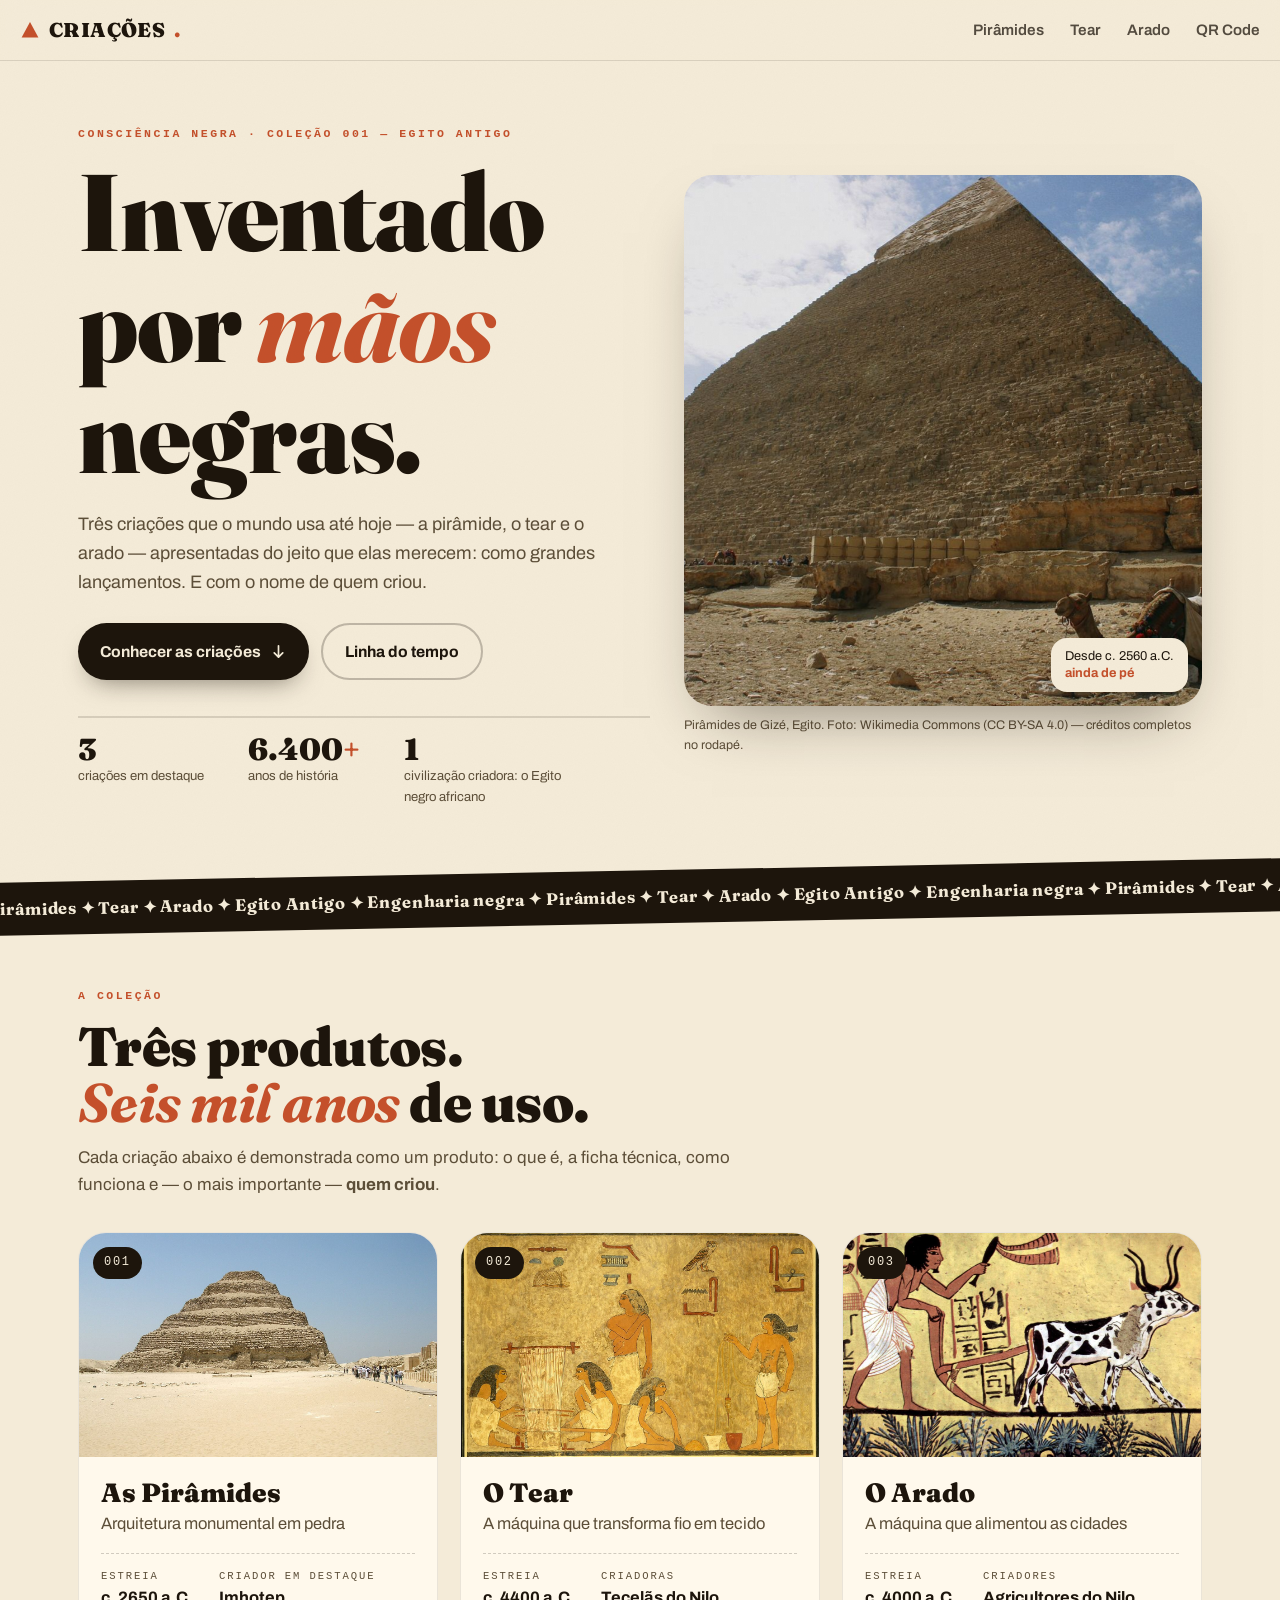
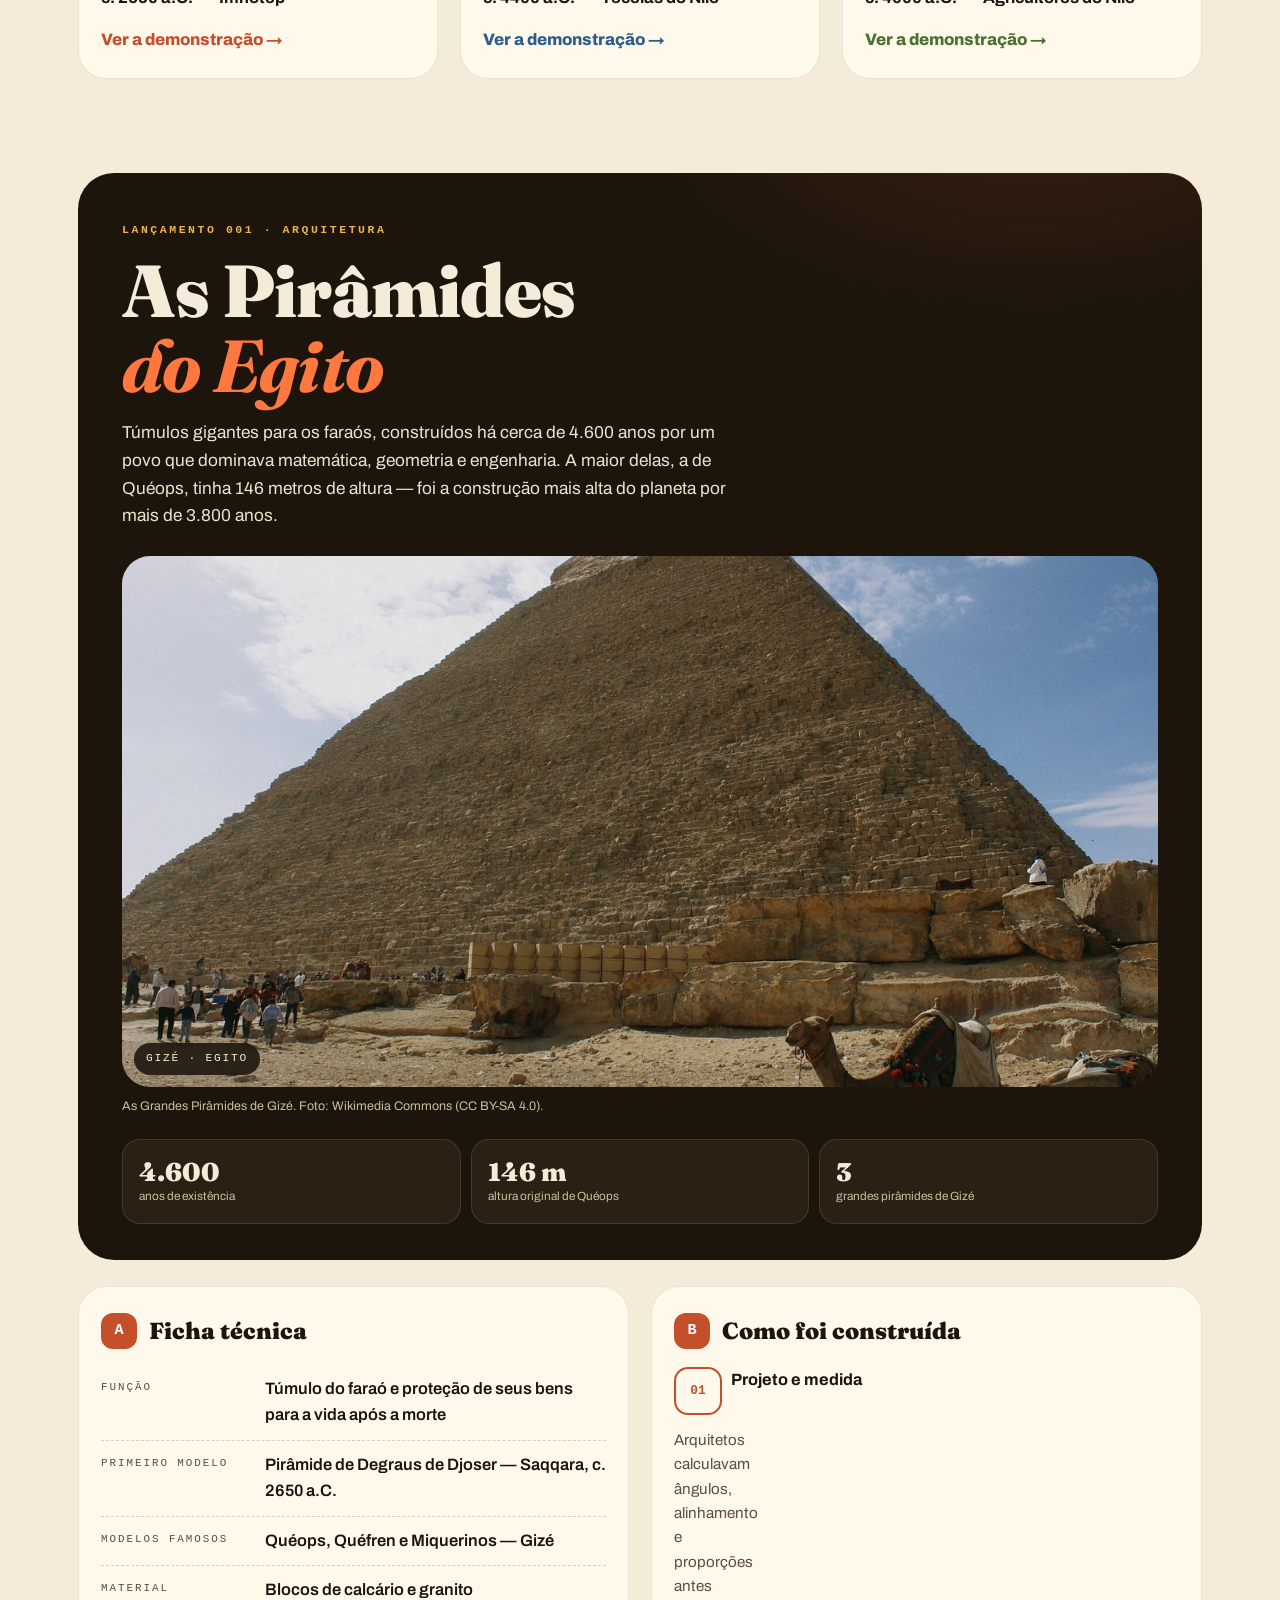
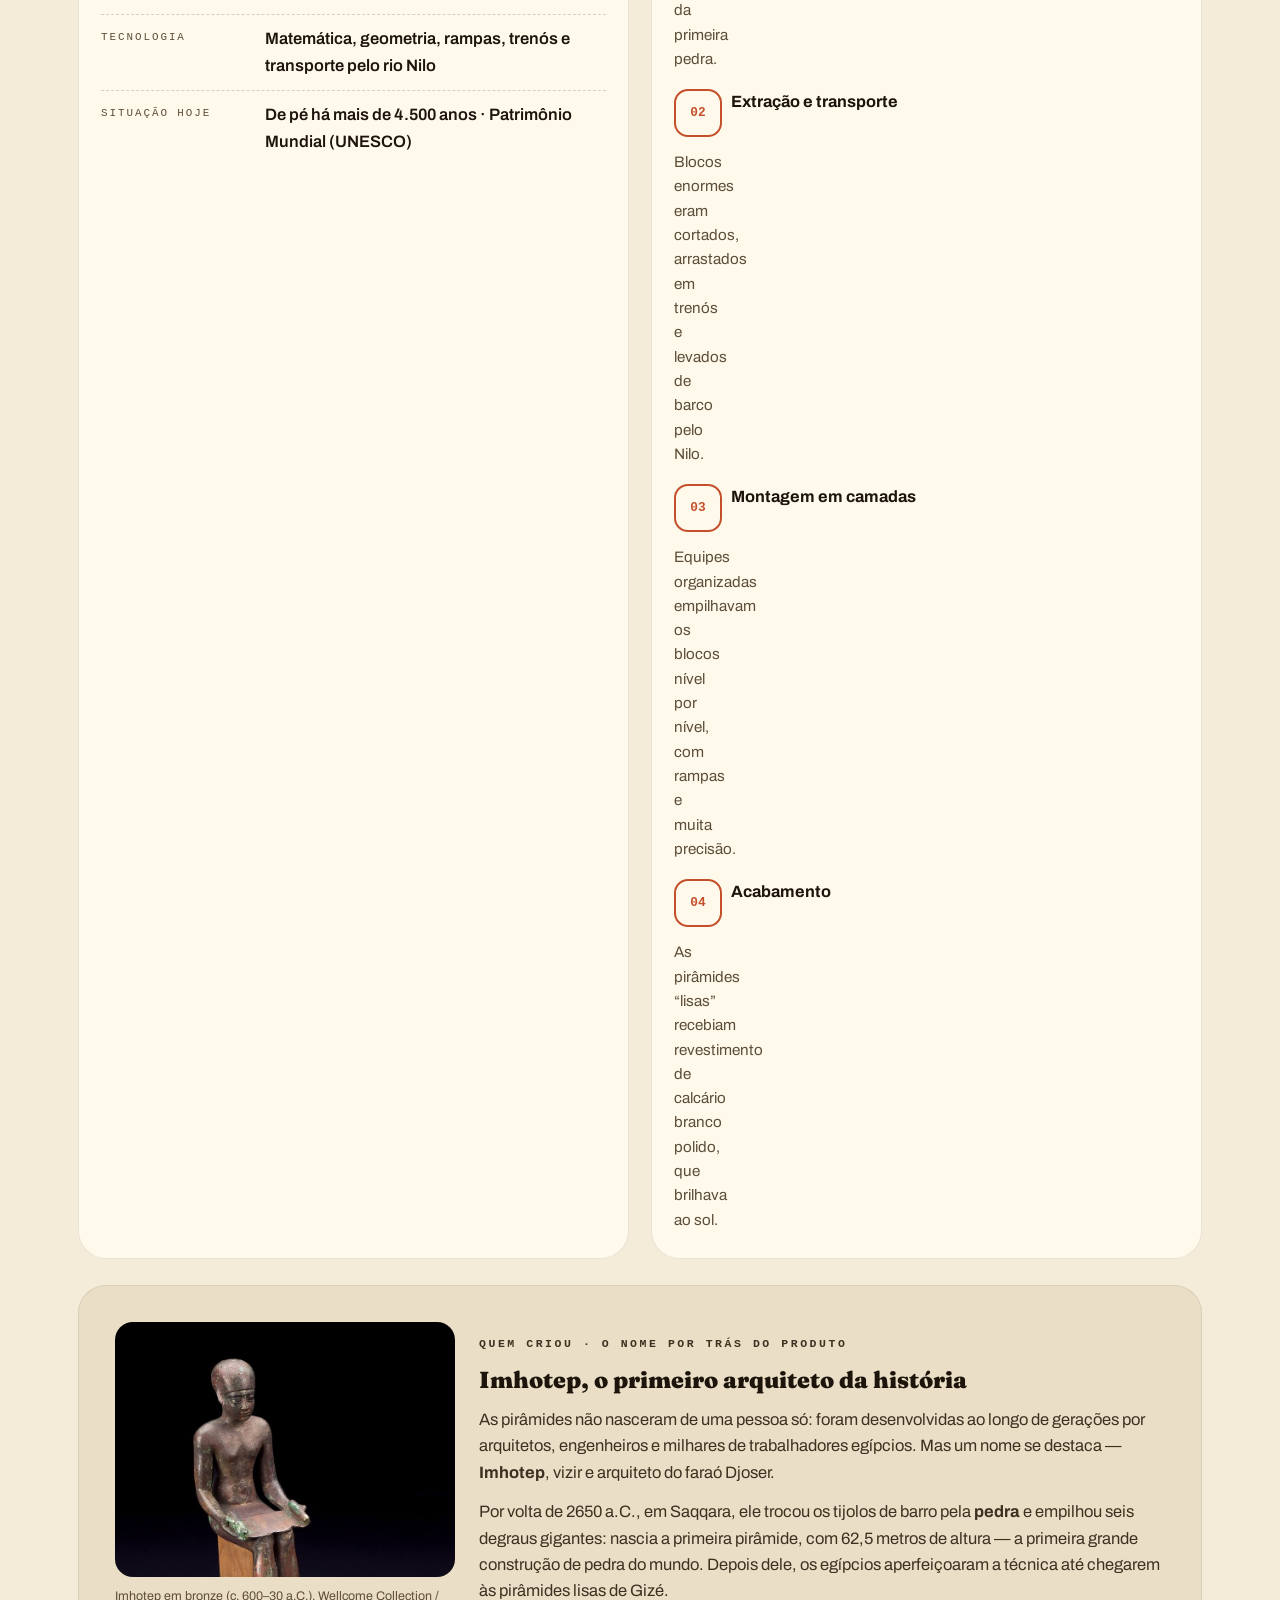
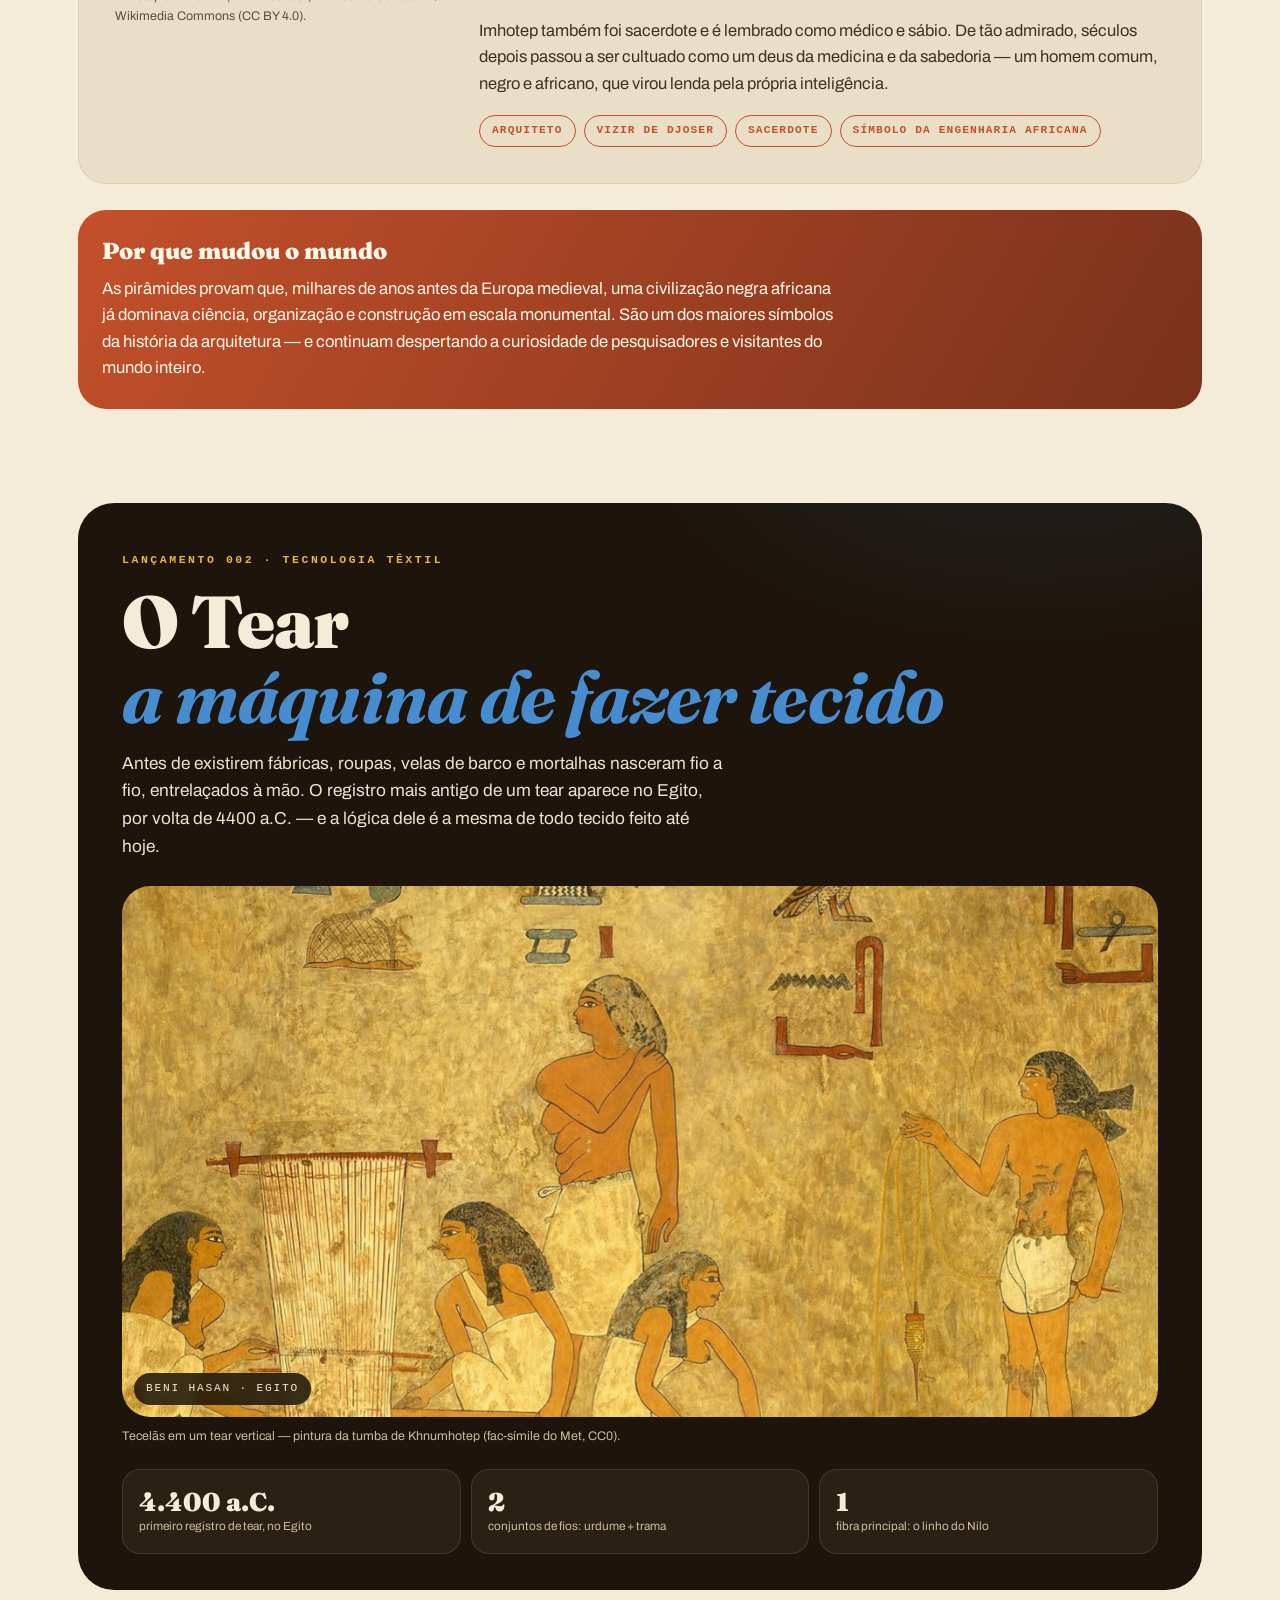
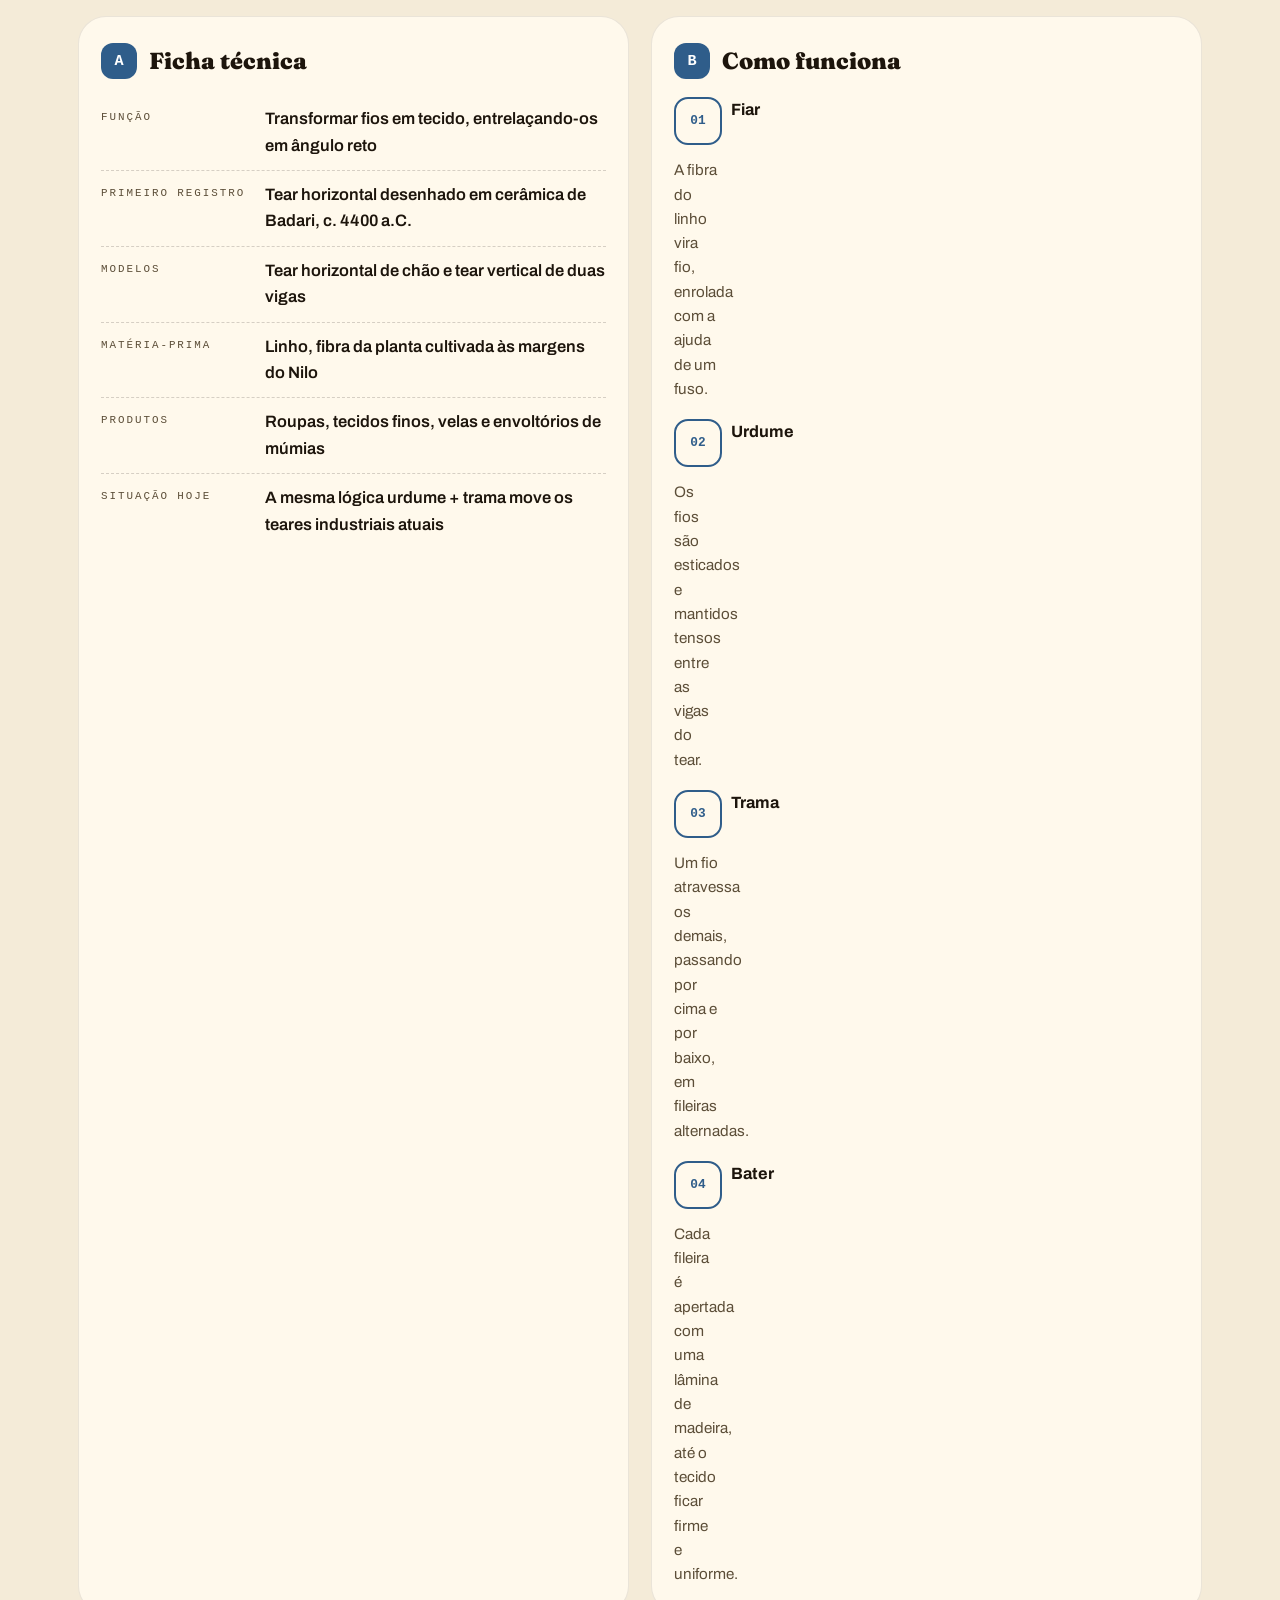
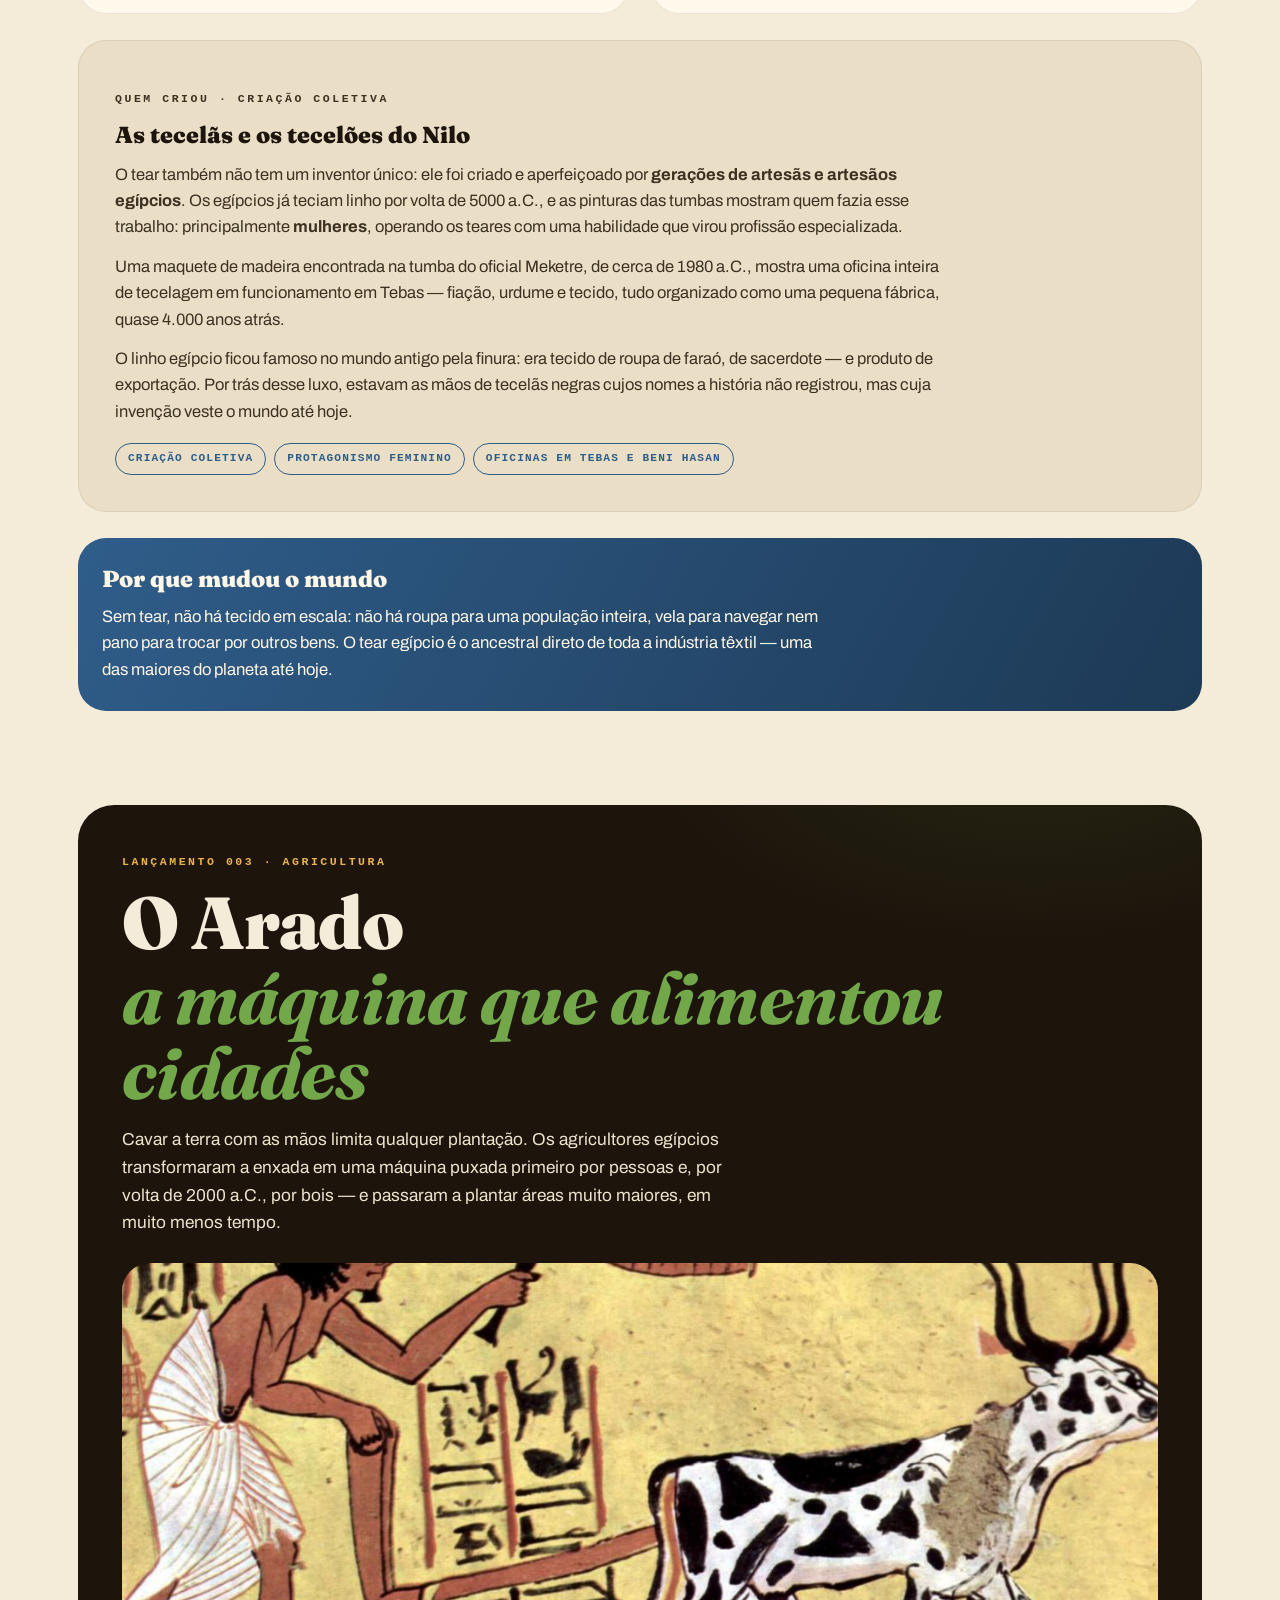
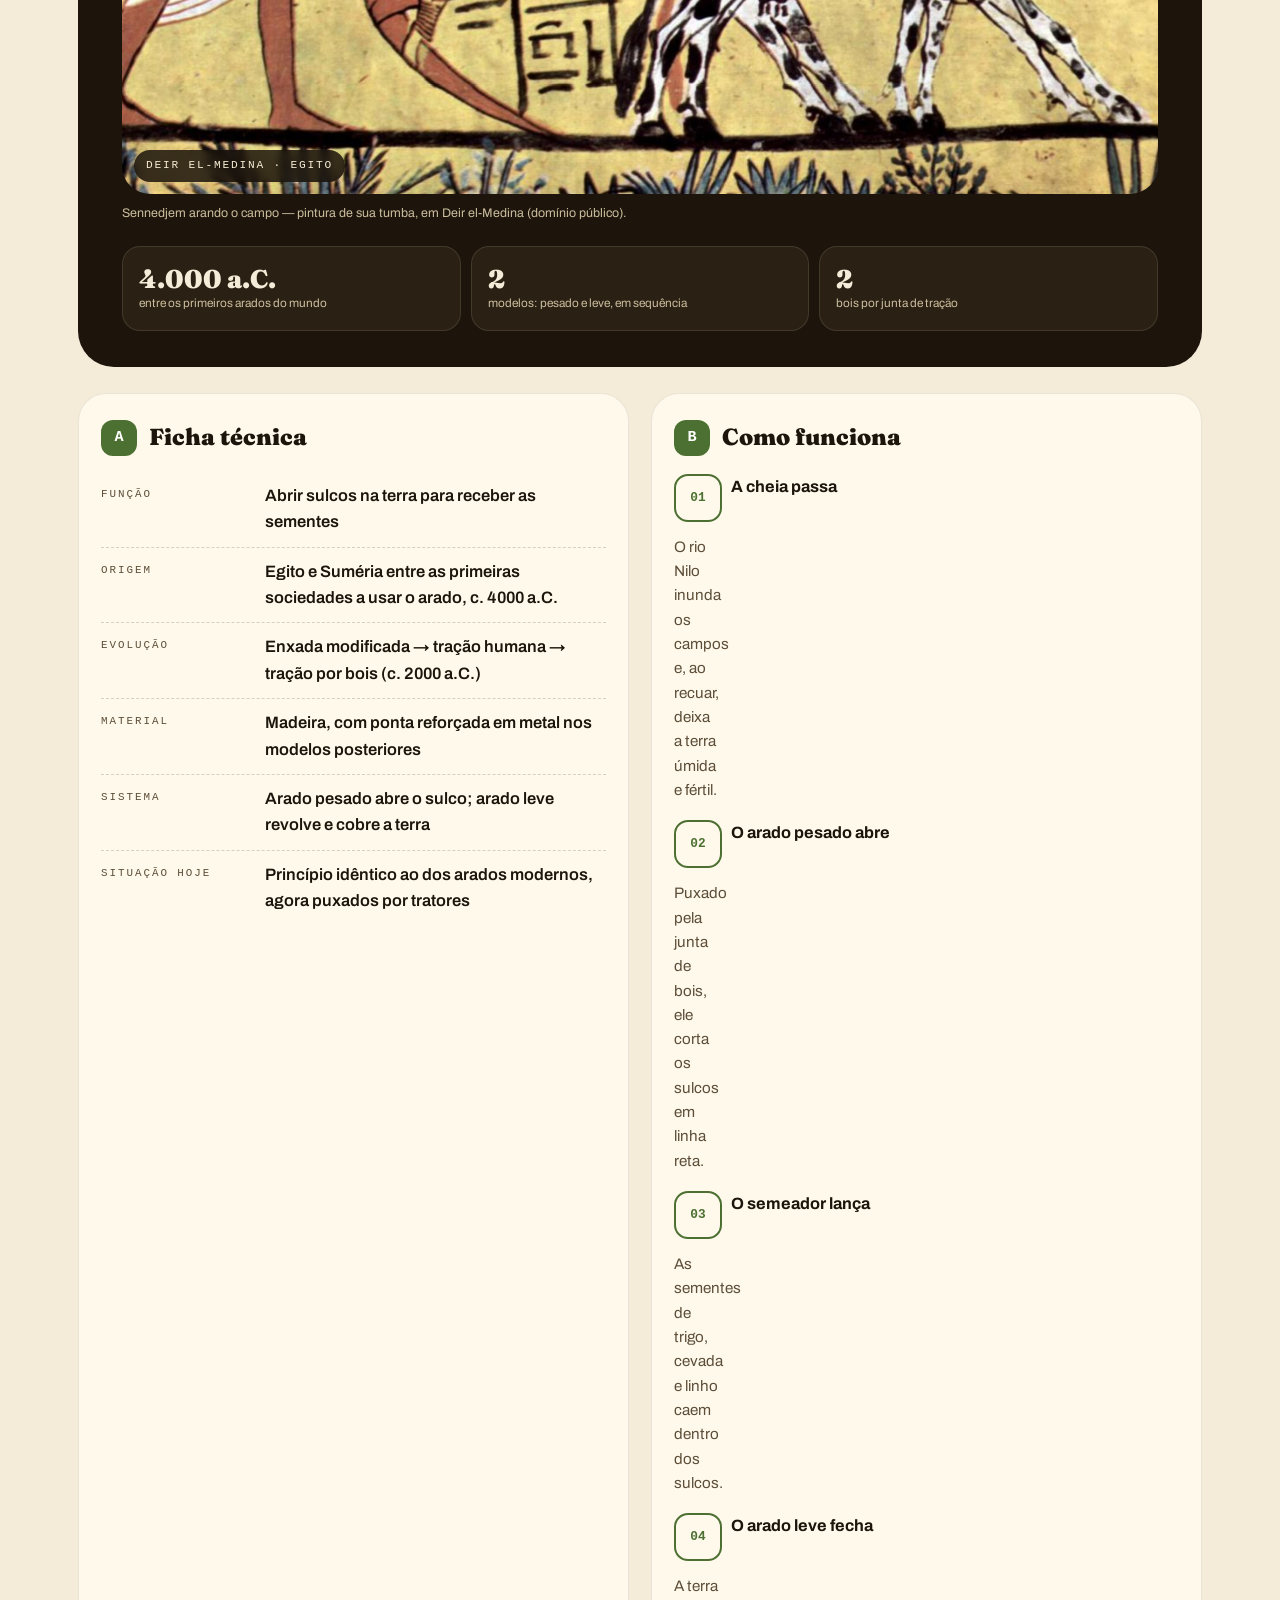
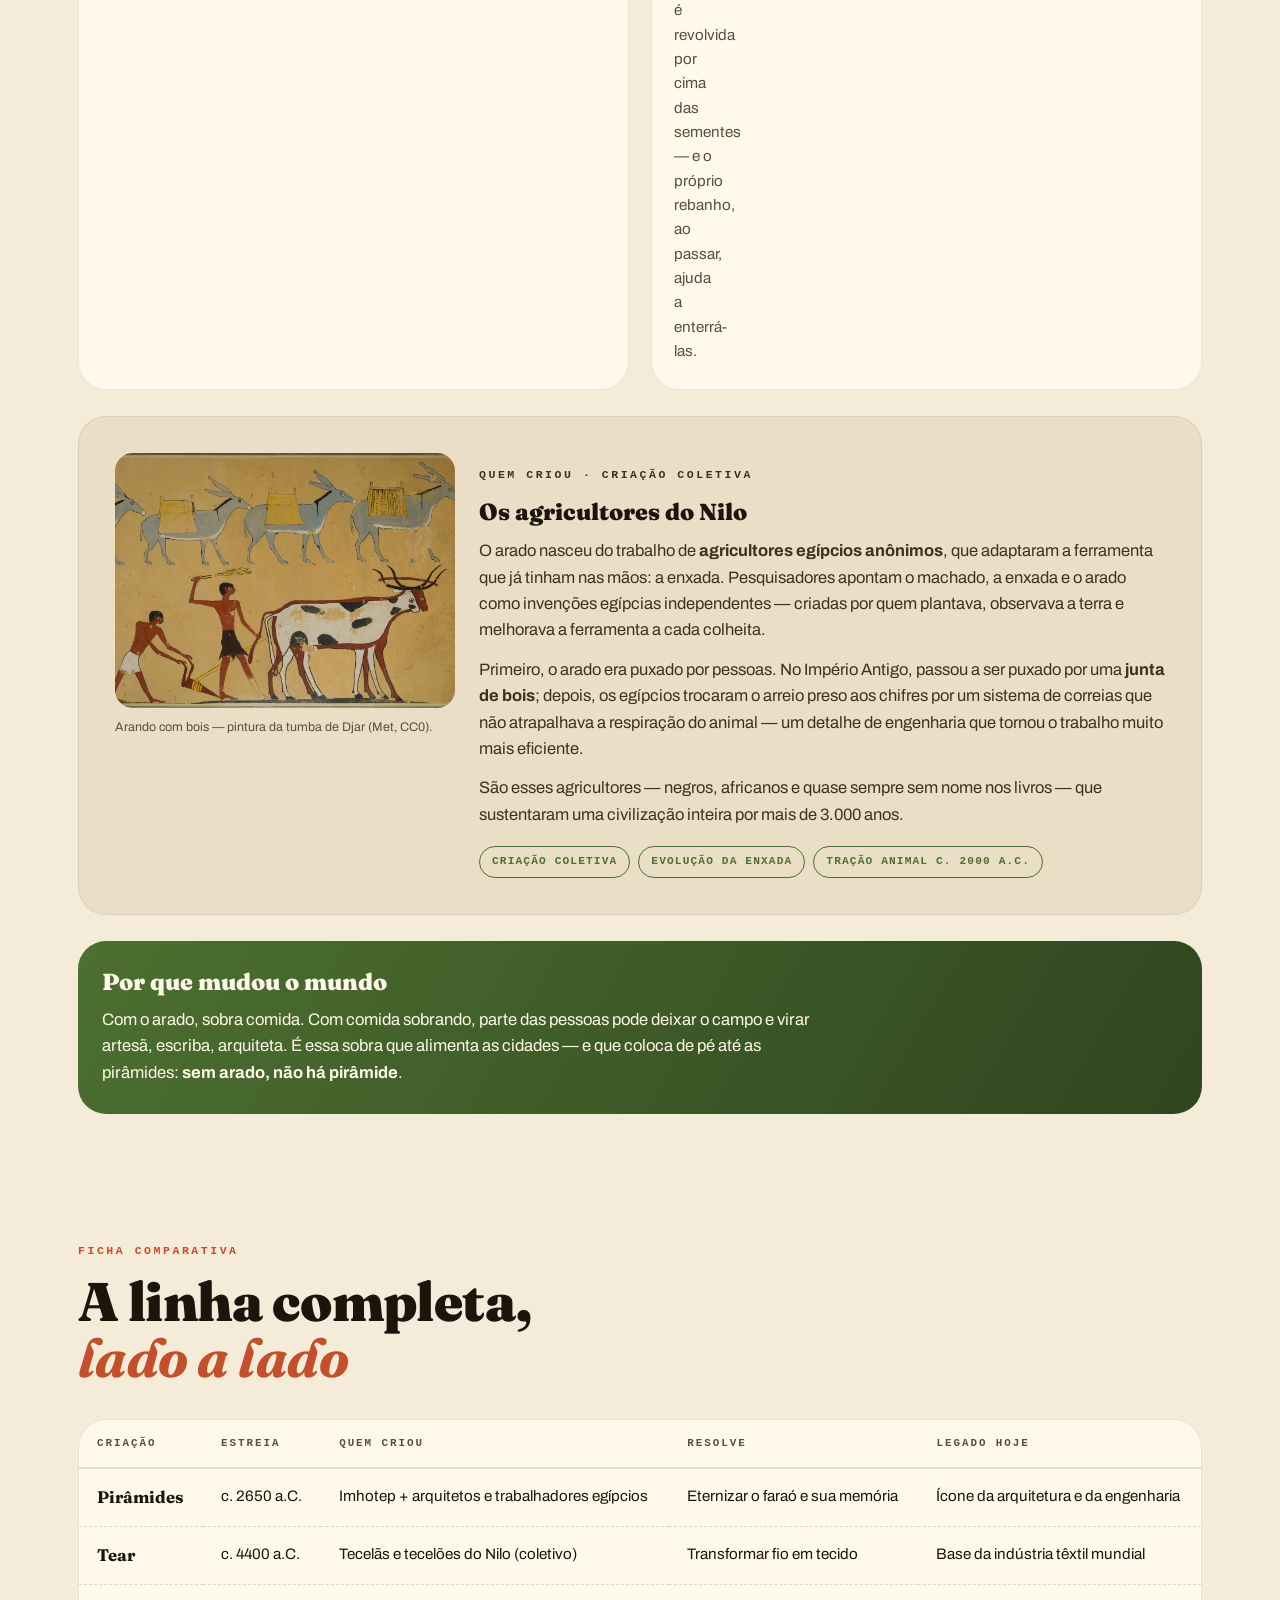
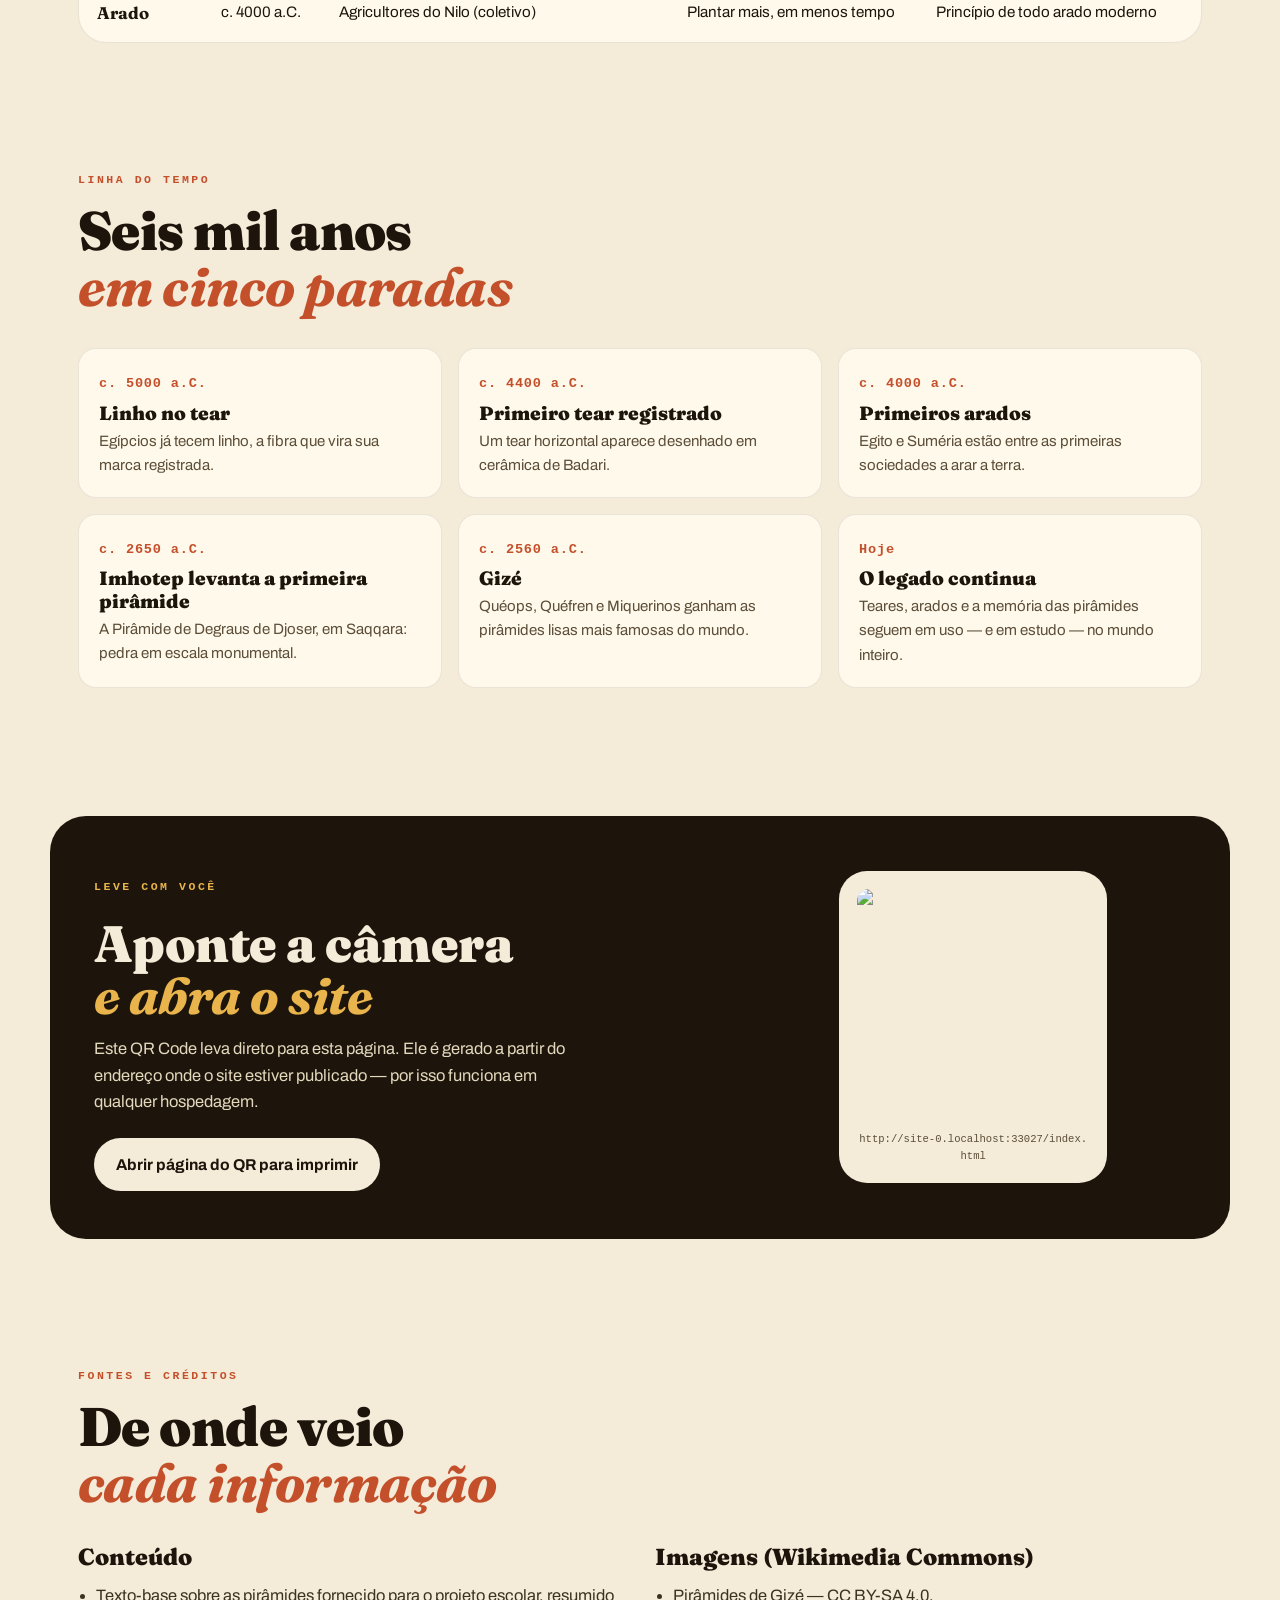
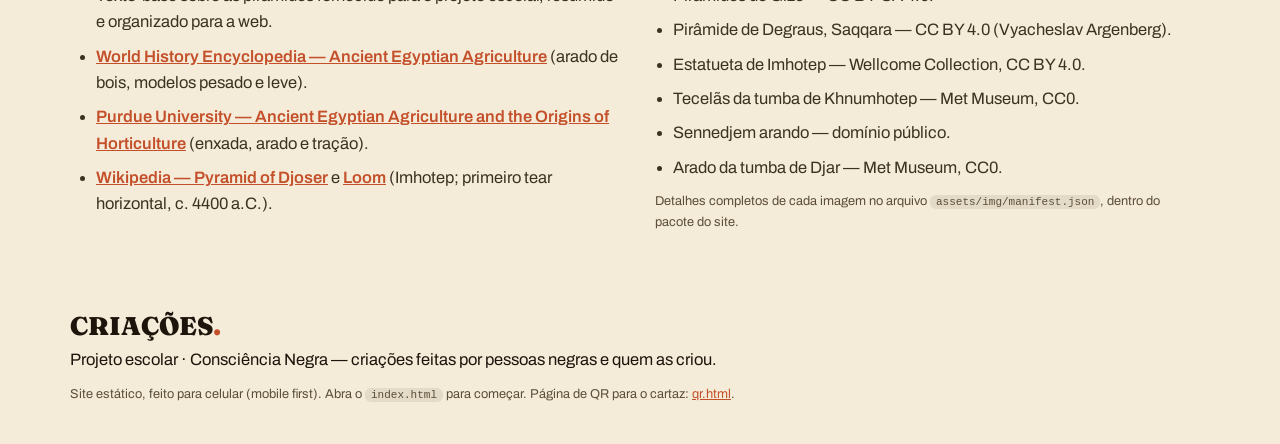
==== index.html @ d89aa3ea "projeto" ====
<!DOCTYPE html>
<html lang="pt-BR">
<head>
<meta charset="UTF-8">
<meta name="viewport" content="width=device-width, initial-scale=1.0, viewport-fit=cover">
<title>CRIAÇÕES — Inventado por mãos negras | Consciência Negra</title>
<meta name="description" content="Pirâmides, tear e arado: três criações do Egito Antigo apresentadas como produtos que mudaram o mundo — e as pessoas negras por trás delas. Projeto escolar Consciência Negra.">
<link rel="preconnect" href="https://fonts.googleapis.com">
<link rel="preconnect" href="https://fonts.gstatic.com" crossorigin>
<link href="https://fonts.googleapis.com/css2?family=Fraunces:opsz,wght@9..144,500;9..144,700;9..144,900&family=Archivo:wght@400;500;600;700;800&family=Archivo+Mono&display=swap" rel="stylesheet">
<link rel="stylesheet" href="assets/css/styles.css">
<link rel="icon" href="data:image/svg+xml,%3Csvg xmlns='http://www.w3.org/2000/svg' viewBox='0 0 100 100'%3E%3Cpolygon points='50,8 95,92 5,92' fill='%23C4502B'/%3E%3C/svg%3E">
</head>
<body>
<div class="grain" aria-hidden="true"></div>
<div class="progress" id="progress" aria-hidden="true"></div>
<a class="skip" href="#colecao">Pular para a coleção</a>

<header class="topbar">
  <a class="brand" href="#topo" aria-label="Criações — início">
    <svg class="brand-mark" viewBox="0 0 100 100" aria-hidden="true"><polygon points="50,10 92,88 8,88" fill="currentColor"/></svg>
    CRIAÇÕES<span class="brand-dot">.</span>
  </a>
  <nav class="topnav" aria-label="Navegação principal">
    <a href="#piramides">Pirâmides</a>
    <a href="#tear">Tear</a>
    <a href="#arado">Arado</a>
    <a href="#qr">QR Code</a>
  </nav>
</header>

<main id="topo">

  <!-- ============ HERO / LANÇAMENTO ============ -->
  <section class="hero">
    <div class="hero-copy">
      <p class="eyebrow reveal">Consciência Negra · Coleção 001 — Egito Antigo</p>
      <h1 class="hero-title">
        <span class="line reveal">Inventado</span>
        <span class="line reveal">por <em>mãos</em></span>
        <span class="line reveal">negras.</span>
      </h1>
      <p class="hero-sub reveal">Três criações que o mundo usa até hoje — a pirâmide, o tear e o arado — apresentadas do jeito que elas merecem: como grandes lançamentos. E com o nome de quem criou.</p>
      <div class="hero-ctas reveal">
        <a class="btn btn-primary" href="#colecao">Conhecer as criações
          <svg viewBox="0 0 24 24" aria-hidden="true"><path d="M12 4v16m0 0l-6-6m6 6l6-6" fill="none" stroke="currentColor" stroke-width="2.4" stroke-linecap="round" stroke-linejoin="round"/></svg>
        </a>
        <a class="btn btn-ghost" href="#linha-do-tempo">Linha do tempo</a>
      </div>
      <dl class="hero-stats reveal">
        <div><dt><span class="count" data-count="3">0</span></dt><dd>criações em destaque</dd></div>
        <div><dt><span class="count" data-count="6400">0</span><span class="plus">+</span></dt><dd>anos de história</dd></div>
        <div><dt><span class="count" data-count="1">0</span></dt><dd>civilização criadora: o Egito negro africano</dd></div>
      </dl>
    </div>
    <figure class="hero-media reveal">
      <div class="hero-img-wrap">
        <img id="heroImg" src="assets/img/piramides-gize.jpg" alt="As Grandes Pirâmides de Gizé, no Egito, com um camelo em primeiro plano" fetchpriority="high">
        <span class="hero-badge">Desde c. 2560 a.C.<br><strong>ainda de pé</strong></span>
      </div>
      <figcaption>Pirâmides de Gizé, Egito. Foto: Wikimedia Commons (CC BY-SA 4.0) — créditos completos no rodapé.</figcaption>
    </figure>
  </section>

  <!-- ============ MARQUEE ============ -->
  <div class="marquee" aria-hidden="true">
    <div class="marquee-track">
      <span>Pirâmides ✦ Tear ✦ Arado ✦ Egito Antigo ✦ Engenharia negra ✦ Pirâmides ✦ Tear ✦ Arado ✦ Egito Antigo ✦ Engenharia negra ✦&nbsp;</span>
      <span>Pirâmides ✦ Tear ✦ Arado ✦ Egito Antigo ✦ Engenharia negra ✦ Pirâmides ✦ Tear ✦ Arado ✦ Egito Antigo ✦ Engenharia negra ✦&nbsp;</span>
    </div>
  </div>

  <!-- ============ LINE-UP / CATÁLOGO ============ -->
  <section class="lineup" id="colecao">
    <header class="section-head">
      <p class="eyebrow reveal">A coleção</p>
      <h2 class="reveal">Três produtos.<br><em>Seis mil anos</em> de uso.</h2>
      <p class="section-lead reveal">Cada criação abaixo é demonstrada como um produto: o que é, a ficha técnica, como funciona e — o mais importante — <strong>quem criou</strong>.</p>
    </header>

    <div class="cards">
      <a class="card reveal" href="#piramides" style="--accent:var(--terra)">
        <span class="card-index">001</span>
        <div class="card-img"><img src="assets/img/piramide-degraus.jpg" alt="Pirâmide de Degraus de Djoser, em Saqqara, a primeira pirâmide do Egito" loading="lazy"></div>
        <div class="card-body">
          <h3>As Pirâmides</h3>
          <p class="card-tag">Arquitetura monumental em pedra</p>
          <dl class="card-meta">
            <div><dt>Estreia</dt><dd>c. 2650 a.C.</dd></div>
            <div><dt>Criador em destaque</dt><dd>Imhotep</dd></div>
          </dl>
          <span class="card-link">Ver a demonstração →</span>
        </div>
      </a>

      <a class="card reveal" href="#tear" style="--accent:var(--lapis)">
        <span class="card-index">002</span>
        <div class="card-img"><img src="assets/img/tear-tecelas.jpg" alt="Pintura egípcia antiga de tecelãs trabalhando em um tear vertical" loading="lazy"></div>
        <div class="card-body">
          <h3>O Tear</h3>
          <p class="card-tag">A máquina que transforma fio em tecido</p>
          <dl class="card-meta">
            <div><dt>Estreia</dt><dd>c. 4400 a.C.</dd></div>
            <div><dt>Criadoras</dt><dd>Tecelãs do Nilo</dd></div>
          </dl>
          <span class="card-link">Ver a demonstração →</span>
        </div>
      </a>

      <a class="card reveal" href="#arado" style="--accent:var(--nilo)">
        <span class="card-index">003</span>
        <div class="card-img"><img src="assets/img/arado-sennedjem.jpg" alt="Pintura da tumba de Sennedjem: agricultor egípcio arando a terra com um boi" loading="lazy"></div>
        <div class="card-body">
          <h3>O Arado</h3>
          <p class="card-tag">A máquina que alimentou as cidades</p>
          <dl class="card-meta">
            <div><dt>Estreia</dt><dd>c. 4000 a.C.</dd></div>
            <div><dt>Criadores</dt><dd>Agricultores do Nilo</dd></div>
          </dl>
          <span class="card-link">Ver a demonstração →</span>
        </div>
      </a>
    </div>
  </section>

  <!-- ============ PRODUTO 001 · PIRÂMIDES ============ -->
  <article class="product" id="piramides" style="--accent:var(--terra)">
    <div class="product-stage reveal">
      <p class="eyebrow light">Lançamento 001 · Arquitetura</p>
      <h2 class="product-title">As Pirâmides<br><em>do Egito</em></h2>
      <p class="product-pitch">Túmulos gigantes para os faraós, construídos há cerca de 4.600 anos por um povo que dominava matemática, geometria e engenharia. A maior delas, a de Quéops, tinha 146 metros de altura — foi a construção mais alta do planeta por mais de 3.800 anos.</p>
      <div class="product-img">
        <img src="assets/img/piramides-gize.jpg" alt="As três Grandes Pirâmides de Gizé: Quéops, Quéfren e Miquerinos" loading="lazy" data-parallax>
        <span class="product-badge">Gizé · Egito</span>
      </div>
      <p class="img-credit">As Grandes Pirâmides de Gizé. Foto: Wikimedia Commons (CC BY-SA 4.0).</p>
      <dl class="stat-strip">
        <div><dt><span class="count" data-count="4600">0</span></dt><dd>anos de existência</dd></div>
        <div><dt><span class="count" data-count="146">0</span> m</dt><dd>altura original de Quéops</dd></div>
        <div><dt><span class="count" data-count="3">0</span></dt><dd>grandes pirâmides de Gizé</dd></div>
      </dl>
    </div>

    <div class="product-grid">
      <section class="block reveal">
        <h3><span class="block-num">A</span> Ficha técnica</h3>
        <dl class="specs">
          <div><dt>Função</dt><dd>Túmulo do faraó e proteção de seus bens para a vida após a morte</dd></div>
          <div><dt>Primeiro modelo</dt><dd>Pirâmide de Degraus de Djoser — Saqqara, c. 2650 a.C.</dd></div>
          <div><dt>Modelos famosos</dt><dd>Quéops, Quéfren e Miquerinos — Gizé</dd></div>
          <div><dt>Material</dt><dd>Blocos de calcário e granito</dd></div>
          <div><dt>Tecnologia</dt><dd>Matemática, geometria, rampas, trenós e transporte pelo rio Nilo</dd></div>
          <div><dt>Situação hoje</dt><dd>De pé há mais de 4.500 anos · Patrimônio Mundial (UNESCO)</dd></div>
        </dl>
      </section>

      <section class="block reveal">
        <h3><span class="block-num">B</span> Como foi construída</h3>
        <ol class="steps">
          <li><strong>Projeto e medida</strong><span>Arquitetos calculavam ângulos, alinhamento e proporções antes da primeira pedra.</span></li>
          <li><strong>Extração e transporte</strong><span>Blocos enormes eram cortados, arrastados em trenós e levados de barco pelo Nilo.</span></li>
          <li><strong>Montagem em camadas</strong><span>Equipes organizadas empilhavam os blocos nível por nível, com rampas e muita precisão.</span></li>
          <li><strong>Acabamento</strong><span>As pirâmides “lisas” recebiam revestimento de calcário branco polido, que brilhava ao sol.</span></li>
        </ol>
      </section>
    </div>

    <section class="creator reveal">
      <div class="creator-media">
        <img src="assets/img/imhotep.jpg" alt="Estatueta de bronze de Imhotep sentado, segurando um rolo de papiro" loading="lazy">
        <p class="img-credit">Imhotep em bronze (c. 600–30 a.C.). Wellcome Collection / Wikimedia Commons (CC BY 4.0).</p>
      </div>
      <div class="creator-body">
        <p class="eyebrow">Quem criou · O nome por trás do produto</p>
        <h3>Imhotep, o primeiro arquiteto da história</h3>
        <p>As pirâmides não nasceram de uma pessoa só: foram desenvolvidas ao longo de gerações por arquitetos, engenheiros e milhares de trabalhadores egípcios. Mas um nome se destaca — <strong>Imhotep</strong>, vizir e arquiteto do faraó Djoser.</p>
        <p>Por volta de 2650 a.C., em Saqqara, ele trocou os tijolos de barro pela <strong>pedra</strong> e empilhou seis degraus gigantes: nascia a primeira pirâmide, com 62,5 metros de altura — a primeira grande construção de pedra do mundo. Depois dele, os egípcios aperfeiçoaram a técnica até chegarem às pirâmides lisas de Gizé.</p>
        <p>Imhotep também foi sacerdote e é lembrado como médico e sábio. De tão admirado, séculos depois passou a ser cultuado como um deus da medicina e da sabedoria — um homem comum, negro e africano, que virou lenda pela própria inteligência.</p>
        <ul class="creator-tags">
          <li>Arquiteto</li><li>Vizir de Djoser</li><li>Sacerdote</li><li>Símbolo da engenharia africana</li>
        </ul>
      </div>
    </section>

    <aside class="impact reveal">
      <h3>Por que mudou o mundo</h3>
      <p>As pirâmides provam que, milhares de anos antes da Europa medieval, uma civilização negra africana já dominava ciência, organização e construção em escala monumental. São um dos maiores símbolos da história da arquitetura — e continuam despertando a curiosidade de pesquisadores e visitantes do mundo inteiro.</p>
    </aside>
  </article>

  <!-- ============ PRODUTO 002 · TEAR ============ -->
  <article class="product" id="tear" style="--accent:var(--lapis)">
    <div class="product-stage reveal">
      <p class="eyebrow light">Lançamento 002 · Tecnologia têxtil</p>
      <h2 class="product-title">O Tear<br><em>a máquina de fazer tecido</em></h2>
      <p class="product-pitch">Antes de existirem fábricas, roupas, velas de barco e mortalhas nasceram fio a fio, entrelaçados à mão. O registro mais antigo de um tear aparece no Egito, por volta de 4400 a.C. — e a lógica dele é a mesma de todo tecido feito até hoje.</p>
      <div class="product-img">
        <img src="assets/img/tear-tecelas.jpg" alt="Tecelãs egípcias trabalhando em um tear vertical, pintura da tumba de Khnumhotep, em Beni Hasan" loading="lazy" data-parallax>
        <span class="product-badge">Beni Hasan · Egito</span>
      </div>
      <p class="img-credit">Tecelãs em um tear vertical — pintura da tumba de Khnumhotep (fac-símile do Met, CC0).</p>
      <dl class="stat-strip">
        <div><dt><span class="count" data-count="4400">0</span> a.C.</dt><dd>primeiro registro de tear, no Egito</dd></div>
        <div><dt><span class="count" data-count="2">0</span></dt><dd>conjuntos de fios: urdume + trama</dd></div>
        <div><dt><span class="count" data-count="1">0</span></dt><dd>fibra principal: o linho do Nilo</dd></div>
      </dl>
    </div>

    <div class="product-grid">
      <section class="block reveal">
        <h3><span class="block-num">A</span> Ficha técnica</h3>
        <dl class="specs">
          <div><dt>Função</dt><dd>Transformar fios em tecido, entrelaçando-os em ângulo reto</dd></div>
          <div><dt>Primeiro registro</dt><dd>Tear horizontal desenhado em cerâmica de Badari, c. 4400 a.C.</dd></div>
          <div><dt>Modelos</dt><dd>Tear horizontal de chão e tear vertical de duas vigas</dd></div>
          <div><dt>Matéria-prima</dt><dd>Linho, fibra da planta cultivada às margens do Nilo</dd></div>
          <div><dt>Produtos</dt><dd>Roupas, tecidos finos, velas e envoltórios de múmias</dd></div>
          <div><dt>Situação hoje</dt><dd>A mesma lógica urdume + trama move os teares industriais atuais</dd></div>
        </dl>
      </section>

      <section class="block reveal">
        <h3><span class="block-num">B</span> Como funciona</h3>
        <ol class="steps">
          <li><strong>Fiar</strong><span>A fibra do linho vira fio, enrolada com a ajuda de um fuso.</span></li>
          <li><strong>Urdume</strong><span>Os fios são esticados e mantidos tensos entre as vigas do tear.</span></li>
          <li><strong>Trama</strong><span>Um fio atravessa os demais, passando por cima e por baixo, em fileiras alternadas.</span></li>
          <li><strong>Bater</strong><span>Cada fileira é apertada com uma lâmina de madeira, até o tecido ficar firme e uniforme.</span></li>
        </ol>
      </section>
    </div>

    <section class="creator reveal">
      <div class="creator-body wide">
        <p class="eyebrow">Quem criou · Criação coletiva</p>
        <h3>As tecelãs e os tecelões do Nilo</h3>
        <p>O tear também não tem um inventor único: ele foi criado e aperfeiçoado por <strong>gerações de artesãs e artesãos egípcios</strong>. Os egípcios já teciam linho por volta de 5000 a.C., e as pinturas das tumbas mostram quem fazia esse trabalho: principalmente <strong>mulheres</strong>, operando os teares com uma habilidade que virou profissão especializada.</p>
        <p>Uma maquete de madeira encontrada na tumba do oficial Meketre, de cerca de 1980 a.C., mostra uma oficina inteira de tecelagem em funcionamento em Tebas — fiação, urdume e tecido, tudo organizado como uma pequena fábrica, quase 4.000 anos atrás.</p>
        <p>O linho egípcio ficou famoso no mundo antigo pela finura: era tecido de roupa de faraó, de sacerdote — e produto de exportação. Por trás desse luxo, estavam as mãos de tecelãs negras cujos nomes a história não registrou, mas cuja invenção veste o mundo até hoje.</p>
        <ul class="creator-tags">
          <li>Criação coletiva</li><li>Protagonismo feminino</li><li>Oficinas em Tebas e Beni Hasan</li>
        </ul>
      </div>
    </section>

    <aside class="impact reveal">
      <h3>Por que mudou o mundo</h3>
      <p>Sem tear, não há tecido em escala: não há roupa para uma população inteira, vela para navegar nem pano para trocar por outros bens. O tear egípcio é o ancestral direto de toda a indústria têxtil — uma das maiores do planeta até hoje.</p>
    </aside>
  </article>

  <!-- ============ PRODUTO 003 · ARADO ============ -->
  <article class="product" id="arado" style="--accent:var(--nilo)">
    <div class="product-stage reveal">
      <p class="eyebrow light">Lançamento 003 · Agricultura</p>
      <h2 class="product-title">O Arado<br><em>a máquina que alimentou cidades</em></h2>
      <p class="product-pitch">Cavar a terra com as mãos limita qualquer plantação. Os agricultores egípcios transformaram a enxada em uma máquina puxada primeiro por pessoas e, por volta de 2000 a.C., por bois — e passaram a plantar áreas muito maiores, em muito menos tempo.</p>
      <div class="product-img">
        <img src="assets/img/arado-sennedjem.jpg" alt="Agricultor egípcio guiando um arado puxado por um boi, pintura da tumba de Sennedjem" loading="lazy" data-parallax>
        <span class="product-badge">Deir el-Medina · Egito</span>
      </div>
      <p class="img-credit">Sennedjem arando o campo — pintura de sua tumba, em Deir el-Medina (domínio público).</p>
      <dl class="stat-strip">
        <div><dt><span class="count" data-count="4000">0</span> a.C.</dt><dd>entre os primeiros arados do mundo</dd></div>
        <div><dt><span class="count" data-count="2">0</span></dt><dd>modelos: pesado e leve, em sequência</dd></div>
        <div><dt><span class="count" data-count="2">0</span></dt><dd>bois por junta de tração</dd></div>
      </dl>
    </div>

    <div class="product-grid">
      <section class="block reveal">
        <h3><span class="block-num">A</span> Ficha técnica</h3>
        <dl class="specs">
          <div><dt>Função</dt><dd>Abrir sulcos na terra para receber as sementes</dd></div>
          <div><dt>Origem</dt><dd>Egito e Suméria entre as primeiras sociedades a usar o arado, c. 4000 a.C.</dd></div>
          <div><dt>Evolução</dt><dd>Enxada modificada → tração humana → tração por bois (c. 2000 a.C.)</dd></div>
          <div><dt>Material</dt><dd>Madeira, com ponta reforçada em metal nos modelos posteriores</dd></div>
          <div><dt>Sistema</dt><dd>Arado pesado abre o sulco; arado leve revolve e cobre a terra</dd></div>
          <div><dt>Situação hoje</dt><dd>Princípio idêntico ao dos arados modernos, agora puxados por tratores</dd></div>
        </dl>
      </section>

      <section class="block reveal">
        <h3><span class="block-num">B</span> Como funciona</h3>
        <ol class="steps">
          <li><strong>A cheia passa</strong><span>O rio Nilo inunda os campos e, ao recuar, deixa a terra úmida e fértil.</span></li>
          <li><strong>O arado pesado abre</strong><span>Puxado pela junta de bois, ele corta os sulcos em linha reta.</span></li>
          <li><strong>O semeador lança</strong><span>As sementes de trigo, cevada e linho caem dentro dos sulcos.</span></li>
          <li><strong>O arado leve fecha</strong><span>A terra é revolvida por cima das sementes — e o próprio rebanho, ao passar, ajuda a enterrá-las.</span></li>
        </ol>
      </section>
    </div>

    <section class="creator reveal">
      <div class="creator-media">
        <img src="assets/img/arado-djar.jpg" alt="Pintura egípcia antiga de agricultores arando a terra com bois, da tumba de Djar" loading="lazy">
        <p class="img-credit">Arando com bois — pintura da tumba de Djar (Met, CC0).</p>
      </div>
      <div class="creator-body">
        <p class="eyebrow">Quem criou · Criação coletiva</p>
        <h3>Os agricultores do Nilo</h3>
        <p>O arado nasceu do trabalho de <strong>agricultores egípcios anônimos</strong>, que adaptaram a ferramenta que já tinham nas mãos: a enxada. Pesquisadores apontam o machado, a enxada e o arado como invenções egípcias independentes — criadas por quem plantava, observava a terra e melhorava a ferramenta a cada colheita.</p>
        <p>Primeiro, o arado era puxado por pessoas. No Império Antigo, passou a ser puxado por uma <strong>junta de bois</strong>; depois, os egípcios trocaram o arreio preso aos chifres por um sistema de correias que não atrapalhava a respiração do animal — um detalhe de engenharia que tornou o trabalho muito mais eficiente.</p>
        <p>São esses agricultores — negros, africanos e quase sempre sem nome nos livros — que sustentaram uma civilização inteira por mais de 3.000 anos.</p>
        <ul class="creator-tags">
          <li>Criação coletiva</li><li>Evolução da enxada</li><li>Tração animal c. 2000 a.C.</li>
        </ul>
      </div>
    </section>

    <aside class="impact reveal">
      <h3>Por que mudou o mundo</h3>
      <p>Com o arado, sobra comida. Com comida sobrando, parte das pessoas pode deixar o campo e virar artesã, escriba, arquiteta. É essa sobra que alimenta as cidades — e que coloca de pé até as pirâmides: <strong>sem arado, não há pirâmide</strong>.</p>
    </aside>
  </article>

  <!-- ============ COMPARATIVO ============ -->
  <section class="compare" id="comparativo">
    <header class="section-head">
      <p class="eyebrow reveal">Ficha comparativa</p>
      <h2 class="reveal">A linha completa,<br><em>lado a lado</em></h2>
    </header>
    <div class="table-wrap reveal">
      <table>
        <thead>
          <tr><th scope="col">Criação</th><th scope="col">Estreia</th><th scope="col">Quem criou</th><th scope="col">Resolve</th><th scope="col">Legado hoje</th></tr>
        </thead>
        <tbody>
          <tr><th scope="row">Pirâmides</th><td>c. 2650 a.C.</td><td>Imhotep + arquitetos e trabalhadores egípcios</td><td>Eternizar o faraó e sua memória</td><td>Ícone da arquitetura e da engenharia</td></tr>
          <tr><th scope="row">Tear</th><td>c. 4400 a.C.</td><td>Tecelãs e tecelões do Nilo (coletivo)</td><td>Transformar fio em tecido</td><td>Base da indústria têxtil mundial</td></tr>
          <tr><th scope="row">Arado</th><td>c. 4000 a.C.</td><td>Agricultores do Nilo (coletivo)</td><td>Plantar mais, em menos tempo</td><td>Princípio de todo arado moderno</td></tr>
        </tbody>
      </table>
    </div>
  </section>

  <!-- ============ LINHA DO TEMPO ============ -->
  <section class="timeline" id="linha-do-tempo">
    <header class="section-head">
      <p class="eyebrow reveal">Linha do tempo</p>
      <h2 class="reveal">Seis mil anos<br><em>em cinco paradas</em></h2>
    </header>
    <div class="tl-track">
      <div class="tl-item reveal"><span class="tl-year">c. 5000 a.C.</span><h3>Linho no tear</h3><p>Egípcios já tecem linho, a fibra que vira sua marca registrada.</p></div>
      <div class="tl-item reveal"><span class="tl-year">c. 4400 a.C.</span><h3>Primeiro tear registrado</h3><p>Um tear horizontal aparece desenhado em cerâmica de Badari.</p></div>
      <div class="tl-item reveal"><span class="tl-year">c. 4000 a.C.</span><h3>Primeiros arados</h3><p>Egito e Suméria estão entre as primeiras sociedades a arar a terra.</p></div>
      <div class="tl-item reveal"><span class="tl-year">c. 2650 a.C.</span><h3>Imhotep levanta a primeira pirâmide</h3><p>A Pirâmide de Degraus de Djoser, em Saqqara: pedra em escala monumental.</p></div>
      <div class="tl-item reveal"><span class="tl-year">c. 2560 a.C.</span><h3>Gizé</h3><p>Quéops, Quéfren e Miquerinos ganham as pirâmides lisas mais famosas do mundo.</p></div>
      <div class="tl-item reveal"><span class="tl-year">Hoje</span><h3>O legado continua</h3><p>Teares, arados e a memória das pirâmides seguem em uso — e em estudo — no mundo inteiro.</p></div>
    </div>
  </section>

  <!-- ============ QR ============ -->
  <section class="qr" id="qr">
    <div class="qr-card reveal">
      <div class="qr-text">
        <p class="eyebrow light">Leve com você</p>
        <h2>Aponte a câmera<br><em>e abra o site</em></h2>
        <p>Este QR Code leva direto para esta página. Ele é gerado a partir do endereço onde o site estiver publicado — por isso funciona em qualquer hospedagem.</p>
        <a class="btn btn-light" href="qr.html">Abrir página do QR para imprimir</a>
      </div>
      <div class="qr-box">
        <img id="qrImg" alt="QR Code que abre este site" width="232" height="232">
        <span id="qrUrl" class="qr-url">endereço do site</span>
      </div>
    </div>
  </section>

  <!-- ============ FONTES ============ -->
  <section class="sources">
    <header class="section-head">
      <p class="eyebrow reveal">Fontes e créditos</p>
      <h2 class="reveal">De onde veio<br><em>cada informação</em></h2>
    </header>
    <div class="sources-grid">
      <div class="reveal">
        <h3>Conteúdo</h3>
        <ul>
          <li>Texto-base sobre as pirâmides fornecido para o projeto escolar, resumido e organizado para a web.</li>
          <li><a href="https://www.worldhistory.org/article/997/ancient-egyptian-agriculture/" target="_blank" rel="noopener">World History Encyclopedia — Ancient Egyptian Agriculture</a> (arado de bois, modelos pesado e leve).</li>
          <li><a href="https://www.hort.purdue.edu/newcrop/Hort_306/text/lec06.pdf" target="_blank" rel="noopener">Purdue University — Ancient Egyptian Agriculture and the Origins of Horticulture</a> (enxada, arado e tração).</li>
          <li><a href="https://en.wikipedia.org/wiki/Pyramid_of_Djoser" target="_blank" rel="noopener">Wikipedia — Pyramid of Djoser</a> e <a href="https://en.wikipedia.org/wiki/Loom" target="_blank" rel="noopener">Loom</a> (Imhotep; primeiro tear horizontal, c. 4400 a.C.).</li>
        </ul>
      </div>
      <div class="reveal">
        <h3>Imagens (Wikimedia Commons)</h3>
        <ul>
          <li>Pirâmides de Gizé — CC BY-SA 4.0.</li>
          <li>Pirâmide de Degraus, Saqqara — CC BY 4.0 (Vyacheslav Argenberg).</li>
          <li>Estatueta de Imhotep — Wellcome Collection, CC BY 4.0.</li>
          <li>Tecelãs da tumba de Khnumhotep — Met Museum, CC0.</li>
          <li>Sennedjem arando — domínio público.</li>
          <li>Arado da tumba de Djar — Met Museum, CC0.</li>
        </ul>
        <p class="fineprint">Detalhes completos de cada imagem no arquivo <code>assets/img/manifest.json</code>, dentro do pacote do site.</p>
      </div>
    </div>
  </section>

</main>

<footer class="footer">
  <p class="footer-brand">CRIAÇÕES<span>.</span></p>
  <p>Projeto escolar · Consciência Negra — criações feitas por pessoas negras e quem as criou.</p>
  <p class="fineprint">Site estático, feito para celular (mobile first). Abra o <code>index.html</code> para começar. Página de QR para o cartaz: <a href="qr.html">qr.html</a>.</p>
</footer>

<nav class="mobilenav" aria-label="Atalhos das criações">
  <a href="#piramides"><span>001</span>Pirâmides</a>
  <a href="#tear"><span>002</span>Tear</a>
  <a href="#arado"><span>003</span>Arado</a>
  <a href="#qr"><span>QR</span>Levar</a>
</nav>

<script src="assets/js/app.js"></script>
</body>
</html>
---- assets/css/styles.css ----
/* CRIAÇÕES — vitrine de museu / lançamento de produto
   Mobile first · grão de papel · cantos arredondados · um acento por produto */

:root{
  --paper:#F4EBD8;
  --paper-2:#EADFC6;
  --ink:#1D150C;
  --ink-2:#2A2013;
  --text-soft:#5C4E38;
  --terra:#C4502B;
  --lapis:#2F5D8A;
  --nilo:#4C7031;
  --gold:#B9862F;
  --card:#FFF9EC;
  --radius:28px;
  --radius-s:18px;
  --font-display:"Fraunces", Georgia, "Times New Roman", serif;
  --font-body:"Archivo", system-ui, -apple-system, "Segoe UI", sans-serif;
  --font-mono:"Archivo Mono", ui-monospace, monospace;
  --ease:cubic-bezier(.22,.9,.28,1);
}

*{margin:0;padding:0;box-sizing:border-box}
html{scroll-behavior:smooth;scroll-padding-top:84px}
body{
  font-family:var(--font-body);
  background:var(--paper);
  color:var(--ink);
  line-height:1.6;
  font-size:16.5px;
  -webkit-font-smoothing:antialiased;
  overflow-x:hidden;
  padding-bottom:74px; /* espaço p/ navegação mobile */
}
img{max-width:100%;display:block}
a{color:inherit}
::selection{background:var(--terra);color:#fff}

/* grão de papel sobre tudo, bem leve */
.grain{
  position:fixed;inset:0;z-index:60;pointer-events:none;opacity:.5;mix-blend-mode:multiply;
  background-image:url("data:image/svg+xml,%3Csvg xmlns='http://www.w3.org/2000/svg' width='140' height='140'%3E%3Cfilter id='n'%3E%3CfeTurbulence type='fractalNoise' baseFrequency='.9' numOctaves='2'/%3E%3CfeColorMatrix type='saturate' values='0'/%3E%3C/filter%3E%3Crect width='100%25' height='100%25' filter='url(%23n)' opacity='.06'/%3E%3C/svg%3E");
}
.progress{position:fixed;top:0;left:0;height:3px;width:0;background:linear-gradient(90deg,var(--terra),var(--gold));z-index:70}
.skip{position:absolute;left:-999px;top:0;background:var(--ink);color:#fff;padding:10px 16px;border-radius:0 0 14px 0;z-index:80}
.skip:focus{left:0}

/* ---------- topo ---------- */
.topbar{
  position:sticky;top:0;z-index:50;
  display:flex;align-items:center;justify-content:space-between;gap:16px;
  padding:14px 20px;
  background:color-mix(in srgb, var(--paper) 88%, transparent);
  backdrop-filter:blur(10px);-webkit-backdrop-filter:blur(10px);
  border-bottom:1px solid color-mix(in srgb, var(--ink) 12%, transparent);
}
.brand{font-family:var(--font-display);font-weight:900;font-size:1.25rem;letter-spacing:.02em;text-decoration:none;display:flex;align-items:center;gap:9px}
.brand-mark{width:20px;height:20px;color:var(--terra)}
.brand-dot{color:var(--terra)}
.topnav{display:none;gap:26px;font-weight:600;font-size:.95rem}
.topnav a{text-decoration:none;opacity:.75}
.topnav a:hover{opacity:1;color:var(--terra)}

/* ---------- tipografia util ---------- */
.eyebrow{
  font-family:var(--font-mono);font-size:.72rem;letter-spacing:.22em;text-transform:uppercase;
  color:var(--terra);font-weight:700;margin-bottom:14px;
}
.eyebrow.light{color:#E9B44C}
h1,h2{font-family:var(--font-display);font-weight:900;line-height:1.02;letter-spacing:-.01em}
h2 em,h1 em{font-style:italic;font-weight:700;color:var(--terra)}
.section-head{max-width:720px;margin-bottom:34px}
.section-head h2{font-size:clamp(2rem,7.4vw,3.4rem)}
.section-lead{margin-top:14px;color:var(--text-soft);font-size:1.06rem}

section,article{padding:64px 20px}
.hero,.lineup,.compare,.timeline,.sources{max-width:1180px;margin:0 auto}

/* ---------- hero ---------- */
.hero{padding-top:42px;display:grid;gap:34px}
.hero-title{font-size:clamp(3rem,14.5vw,6.8rem);text-transform:none}
.hero-title .line{display:block}
.hero-sub{margin-top:20px;font-size:1.13rem;color:var(--text-soft);max-width:34rem}
.hero-ctas{display:flex;flex-wrap:wrap;gap:12px;margin-top:26px}
.btn{
  display:inline-flex;align-items:center;gap:9px;text-decoration:none;font-weight:700;
  padding:14px 22px;border-radius:999px;font-size:.98rem;transition:transform .25s var(--ease), box-shadow .25s var(--ease), background .25s;
}
.btn svg{width:17px;height:17px}
.btn-primary{background:var(--ink);color:var(--paper);box-shadow:0 12px 26px -12px rgba(29,21,12,.55)}
.btn-primary:hover{transform:translateY(-2px)}
.btn-ghost{border:2px solid color-mix(in srgb, var(--ink) 25%, transparent);color:var(--ink)}
.btn-ghost:hover{border-color:var(--ink)}
.btn-light{background:var(--paper);color:var(--ink)}
.hero-stats{display:flex;gap:0;margin-top:36px;border-top:2px solid color-mix(in srgb, var(--ink) 14%, transparent);flex-wrap:wrap}
.hero-stats>div{padding:16px 22px 0 0;margin-right:22px}
.hero-stats dt{font-family:var(--font-display);font-weight:900;font-size:1.9rem;line-height:1}
.hero-stats .plus{color:var(--terra)}
.hero-stats dd{font-size:.82rem;color:var(--text-soft);max-width:11rem}
.hero-media figcaption,.img-credit{font-size:.78rem;color:var(--text-soft);margin-top:10px}
.hero-img-wrap{position:relative;border-radius:var(--radius);overflow:hidden;box-shadow:0 30px 60px -28px rgba(29,21,12,.5)}
.hero-img-wrap img{width:100%;height:100%;object-fit:cover;aspect-ratio:4/3.4;will-change:transform;transform:scale(1.06)}
.hero-badge{
  position:absolute;right:14px;bottom:14px;background:var(--paper);color:var(--ink);
  border-radius:16px;padding:10px 14px;font-size:.8rem;line-height:1.35;box-shadow:0 10px 24px -10px rgba(0,0,0,.4);
}
.hero-badge strong{color:var(--terra)}

/* ---------- marquee ---------- */
.marquee{background:var(--ink);color:var(--paper);overflow:hidden;padding:13px 0;transform:rotate(-1.1deg) scale(1.02)}
.marquee-track{display:flex;width:max-content;animation:marquee 30s linear infinite;font-family:var(--font-display);font-weight:700;font-size:1.02rem;letter-spacing:.04em;white-space:nowrap}
@keyframes marquee{to{transform:translateX(-50%)}}

/* ---------- line-up ---------- */
.cards{display:grid;gap:22px}
.card{
  position:relative;display:block;text-decoration:none;background:var(--card);
  border-radius:var(--radius);overflow:hidden;border:1px solid color-mix(in srgb, var(--ink) 9%, transparent);
  transition:transform .35s var(--ease), box-shadow .35s var(--ease);
}
.card:hover{transform:translateY(-6px);box-shadow:0 28px 48px -24px rgba(29,21,12,.35)}
.card-index{
  position:absolute;top:14px;left:14px;z-index:2;background:var(--ink);color:var(--paper);
  font-family:var(--font-mono);font-size:.75rem;letter-spacing:.14em;padding:6px 11px;border-radius:999px;
}
.card-img{overflow:hidden}
.card-img img{width:100%;aspect-ratio:16/10;object-fit:cover;transition:transform .8s var(--ease)}
.card:hover .card-img img{transform:scale(1.05)}
.card-body{padding:22px 22px 24px}
.card-body h3{font-family:var(--font-display);font-weight:900;font-size:1.65rem;line-height:1.05}
.card-tag{color:var(--text-soft);margin-top:4px}
.card-meta{display:flex;gap:26px;margin-top:16px;border-top:1px dashed color-mix(in srgb, var(--ink) 20%, transparent);padding-top:14px}
.card-meta dt{font-family:var(--font-mono);font-size:.66rem;letter-spacing:.18em;text-transform:uppercase;color:var(--text-soft)}
.card-meta dd{font-weight:700}
.card-link{display:inline-block;margin-top:16px;font-weight:800;color:var(--accent)}
.card{--accent:var(--terra)}

/* ---------- palco do produto ---------- */
.product{max-width:1180px;margin:0 auto;padding-top:30px}
.product-stage{
  background:var(--ink);color:var(--paper);border-radius:36px;padding:34px 22px 28px;
  position:relative;overflow:hidden;
}
.product-stage::before{
  content:"";position:absolute;inset:0;opacity:.16;pointer-events:none;
  background:radial-gradient(600px 300px at 85% -5%, var(--accent), transparent 65%);
}
.product-title{font-size:clamp(2.5rem,10.5vw,4.6rem);position:relative}
.product-title em{color:var(--accent);filter:brightness(1.5)}
.product-pitch{margin-top:16px;font-size:1.08rem;color:#EDE3CC;max-width:38rem;position:relative}
.product-img{margin-top:26px;border-radius:var(--radius);overflow:hidden;position:relative}
.product-img img{width:100%;aspect-ratio:4/3;object-fit:cover;will-change:transform;transform:scale(1.07)}
.product-badge{
  position:absolute;left:12px;bottom:12px;background:rgba(20,14,7,.82);color:#F6ECD4;
  font-family:var(--font-mono);font-size:.7rem;letter-spacing:.16em;text-transform:uppercase;
  padding:7px 12px;border-radius:999px;backdrop-filter:blur(4px);
}
.product-stage .img-credit{color:#CBBd9d}
.stat-strip{display:grid;grid-template-columns:repeat(3,1fr);gap:10px;margin-top:22px;position:relative}
.stat-strip>div{background:var(--ink-2);border:1px solid rgba(246,236,212,.12);border-radius:var(--radius-s);padding:14px 12px}
.stat-strip dt{font-family:var(--font-display);font-weight:900;font-size:1.28rem;line-height:1.1}
.stat-strip dd{font-size:.74rem;color:#CBBd9d;margin-top:3px;line-height:1.35}

/* ---------- blocos do produto ---------- */
.product-grid{display:grid;gap:22px;margin-top:26px}
.block{background:var(--card);border:1px solid color-mix(in srgb, var(--ink) 9%, transparent);border-radius:var(--radius);padding:26px 22px}
.block h3,.creator h3,.impact h3,.sources h3{font-family:var(--font-display);font-weight:900;font-size:1.45rem;display:flex;align-items:center;gap:12px;line-height:1.15}
.block-num{
  flex:none;width:36px;height:36px;border-radius:12px;background:var(--accent);color:#fff;
  display:grid;place-items:center;font-family:var(--font-mono);font-size:.95rem;
}
.specs{margin-top:16px}
.specs>div{display:grid;grid-template-columns:1fr;gap:1px;padding:11px 0;border-top:1px dashed color-mix(in srgb, var(--ink) 18%, transparent)}
.specs>div:first-child{border-top:0}
.specs dt{font-family:var(--font-mono);font-size:.68rem;letter-spacing:.18em;text-transform:uppercase;color:var(--text-soft);padding-top:3px}
.specs dd{font-weight:600}
.steps{list-style:none;counter-reset:passo;margin-top:18px;display:grid;gap:18px}
.steps li{display:grid;grid-template-columns:44px 1fr;gap:13px;align-items:start}
.steps li::before{
  counter-increment:passo;content:counter(passo,decimal-leading-zero);
  font-family:var(--font-mono);font-weight:700;font-size:.8rem;color:var(--accent);
  border:2px solid var(--accent);border-radius:14px;width:44px;height:44px;display:grid;place-items:center;
}
.steps strong{display:block;font-size:1.02rem}
.steps span{color:var(--text-soft);font-size:.95rem}

/* ---------- criador ---------- */
.creator{
  margin-top:26px;background:var(--paper-2);border-radius:var(--radius);padding:26px 22px;
  display:grid;gap:24px;border:1px solid color-mix(in srgb, var(--ink) 8%, transparent);
}
.creator-media img{border-radius:var(--radius-s);width:100%;aspect-ratio:4/3;object-fit:cover;object-position:top center}
.creator-body p{margin-top:13px;color:#3D3222}
.creator-body.wide{max-width:52rem}
.creator-tags{list-style:none;display:flex;flex-wrap:wrap;gap:8px;margin-top:18px}
.creator-tags li{
  font-family:var(--font-mono);font-size:.7rem;letter-spacing:.1em;text-transform:uppercase;
  border:1.5px solid var(--accent);color:var(--accent);border-radius:999px;padding:6px 12px;font-weight:700;
}

/* ---------- impacto ---------- */
.impact{
  margin-top:26px;border-radius:var(--radius);padding:28px 24px;color:#FFF7E8;
  background:linear-gradient(120deg, var(--accent), color-mix(in srgb, var(--accent) 62%, #000));
}
.impact h3{margin-bottom:10px}
.impact p{max-width:46rem;font-size:1.04rem}

/* ---------- comparativo ---------- */
.table-wrap{overflow-x:auto;border-radius:var(--radius);border:1px solid color-mix(in srgb, var(--ink) 10%, transparent);background:var(--card);-webkit-overflow-scrolling:touch}
table{border-collapse:collapse;width:100%;min-width:640px;font-size:.95rem}
th,td{text-align:left;padding:15px 18px;vertical-align:top}
thead th{font-family:var(--font-mono);font-size:.68rem;letter-spacing:.18em;text-transform:uppercase;color:var(--text-soft);border-bottom:2px solid color-mix(in srgb, var(--ink) 12%, transparent)}
tbody th{font-family:var(--font-display);font-size:1.05rem;white-space:nowrap}
tbody tr+tr td,tbody tr+tr th{border-top:1px dashed color-mix(in srgb, var(--ink) 15%, transparent)}

/* ---------- linha do tempo ---------- */
.tl-track{display:grid;gap:16px}
.tl-item{background:var(--card);border:1px solid color-mix(in srgb, var(--ink) 9%, transparent);border-radius:var(--radius-s);padding:20px}
.tl-year{font-family:var(--font-mono);font-weight:700;color:var(--terra);font-size:.85rem;letter-spacing:.06em}
.tl-item h3{font-family:var(--font-display);font-weight:900;font-size:1.2rem;margin:6px 0 4px;line-height:1.2}
.tl-item p{color:var(--text-soft);font-size:.94rem}

/* ---------- QR ---------- */
.qr-card{
  background:var(--ink);color:var(--paper);border-radius:36px;padding:34px 24px;
  display:grid;gap:28px;align-items:center;max-width:1180px;margin:0 auto;
}
.qr-card h2{font-size:clamp(2rem,8vw,3.2rem)}
.qr-card h2 em{color:#E9B44C}
.qr-card p{color:#E4D8BC;margin:14px 0 22px;max-width:30rem}
.qr-box{background:var(--paper);border-radius:var(--radius);padding:18px;text-align:center;justify-self:center}
.qr-box img{width:232px;height:232px;border-radius:12px}
.qr-url{display:block;margin-top:10px;font-family:var(--font-mono);font-size:.66rem;color:var(--text-soft);word-break:break-all;max-width:232px}

/* ---------- fontes ---------- */
.sources-grid{display:grid;gap:30px}
.sources ul{margin:12px 0 0 18px;color:#3D3222}
.sources li{margin-bottom:8px}
.sources a{color:var(--terra);font-weight:600}
.fineprint{font-size:.8rem;color:var(--text-soft);margin-top:10px}
code{font-family:var(--font-mono);font-size:.86em;background:color-mix(in srgb, var(--ink) 8%, transparent);padding:1px 6px;border-radius:6px}

/* ---------- rodapé ---------- */
.footer{max-width:1180px;margin:0 auto;padding:10px 20px 40px;text-align:left}
.footer-brand{font-family:var(--font-display);font-weight:900;font-size:1.6rem}
.footer-brand span{color:var(--terra)}
.footer a{color:var(--terra)}

/* ---------- navegação mobile fixa ---------- */
.mobilenav{
  position:fixed;left:12px;right:12px;bottom:calc(10px + env(safe-area-inset-bottom));z-index:55;
  background:rgba(29,21,12,.94);backdrop-filter:blur(10px);border-radius:999px;
  display:grid;grid-template-columns:repeat(4,1fr);padding:7px;
  box-shadow:0 18px 34px -14px rgba(0,0,0,.5);
}
.mobilenav a{
  color:#EDE3CC;text-decoration:none;text-align:center;font-size:.78rem;font-weight:700;
  padding:8px 2px;border-radius:999px;line-height:1.2;
}
.mobilenav a span{display:block;font-family:var(--font-mono);font-size:.6rem;letter-spacing:.14em;color:#E9B44C}
.mobilenav a:active{background:rgba(246,236,212,.14)}

/* ---------- animações de entrada ---------- */
.reveal{opacity:0;transform:translateY(26px);transition:opacity .8s var(--ease), transform .8s var(--ease)}
.reveal.in{opacity:1;transform:none}
.hero .reveal{transition-delay:calc(var(--d,0)*1ms)}
@media (prefers-reduced-motion: reduce){
  html{scroll-behavior:auto}
  .reveal{opacity:1;transform:none;transition:none}
  .marquee-track{animation:none}
  *{animation:none!important;transition:none!important}
}

/* ---------- telas maiores ---------- */
@media (min-width:760px){
  body{padding-bottom:0}
  .mobilenav{display:none}
  .topnav{display:flex}
  section,article{padding-left:28px;padding-right:28px}
  .hero{grid-template-columns:1.05fr .95fr;align-items:center;padding-top:64px}
  .hero-img-wrap img{aspect-ratio:4/4.1}
  .cards{grid-template-columns:repeat(3,1fr)}
  .product-stage{padding:48px 44px 36px}
  .product-img img{aspect-ratio:16/8.2}
  .product-grid{grid-template-columns:1fr 1fr}
  .specs>div{grid-template-columns:150px 1fr;gap:14px}
  .creator{grid-template-columns:340px 1fr;padding:36px}
  .creator:has(.wide){grid-template-columns:1fr}
  .tl-track{grid-template-columns:repeat(3,1fr)}
  .qr-card{grid-template-columns:1.2fr .8fr;padding:48px 44px}
  .sources-grid{grid-template-columns:1fr 1fr}
  .stat-strip>div{padding:18px 16px}
  .stat-strip dt{font-size:1.6rem}
}
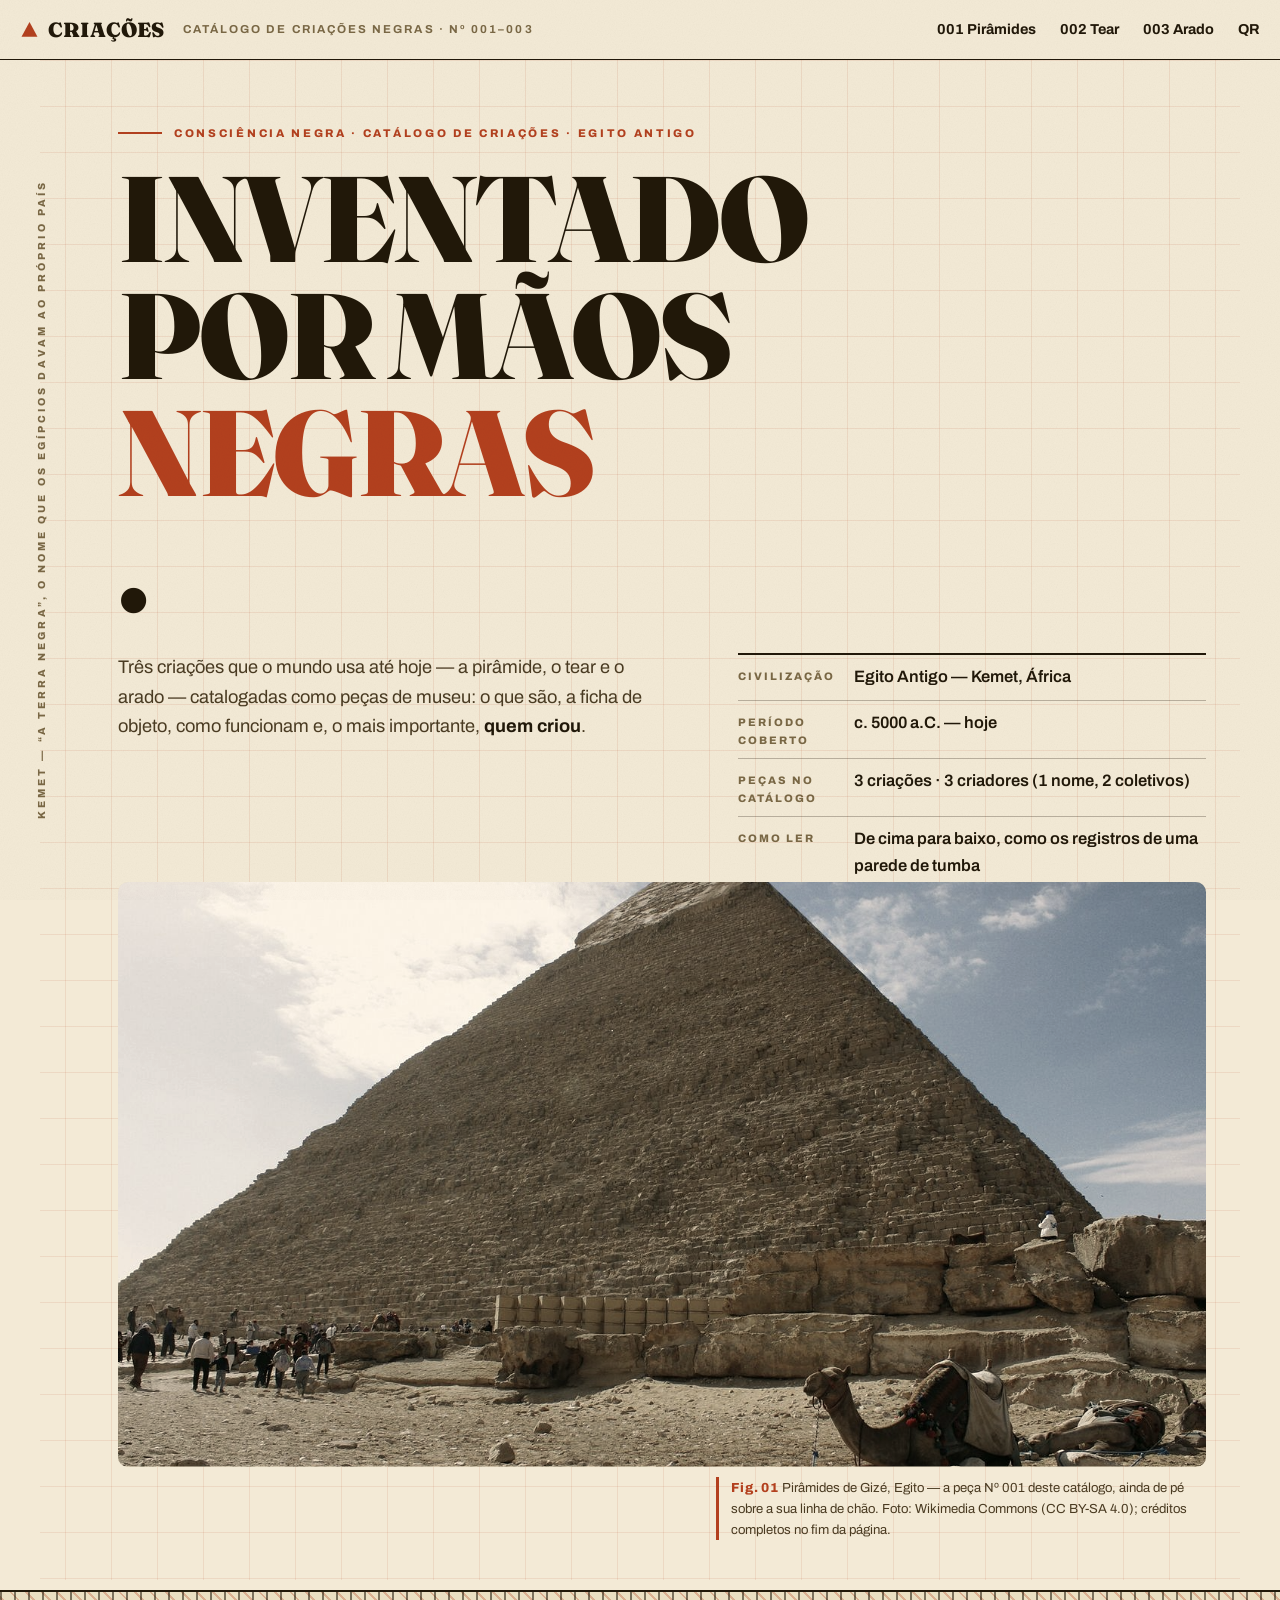
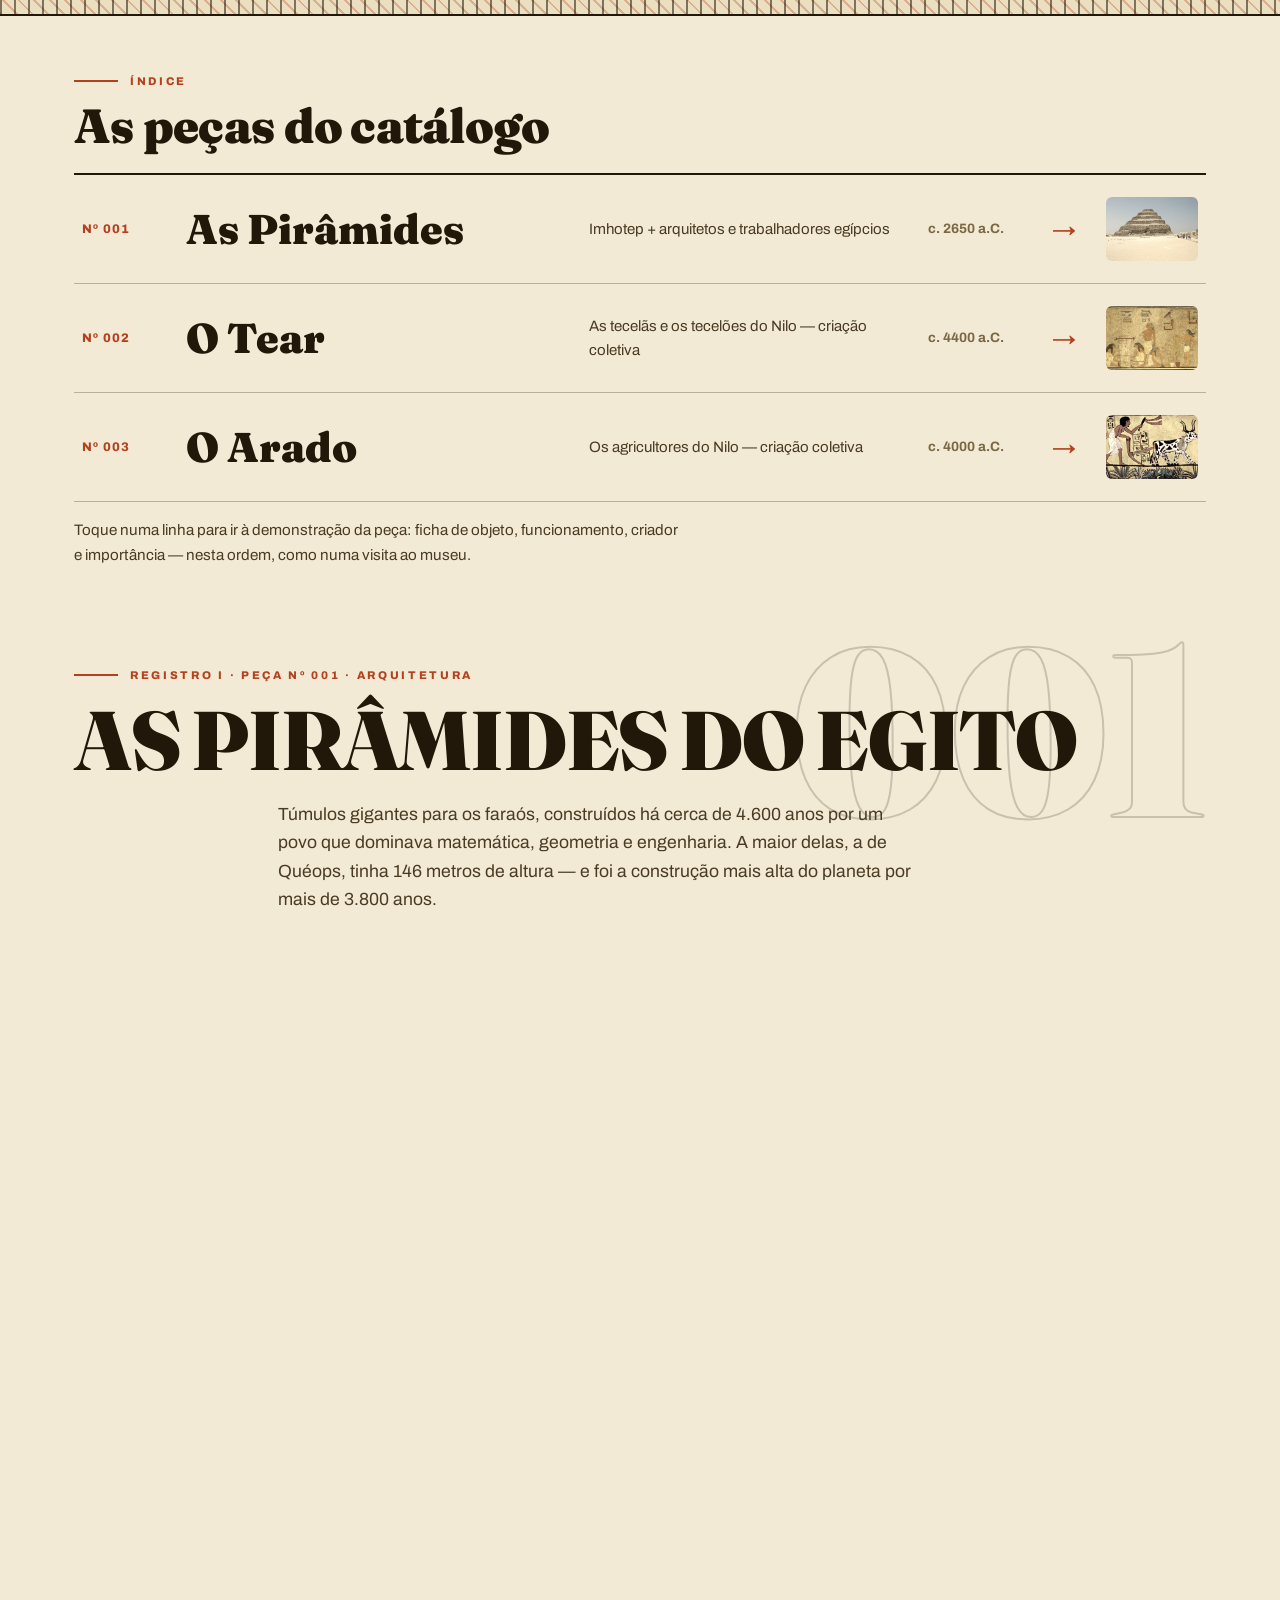
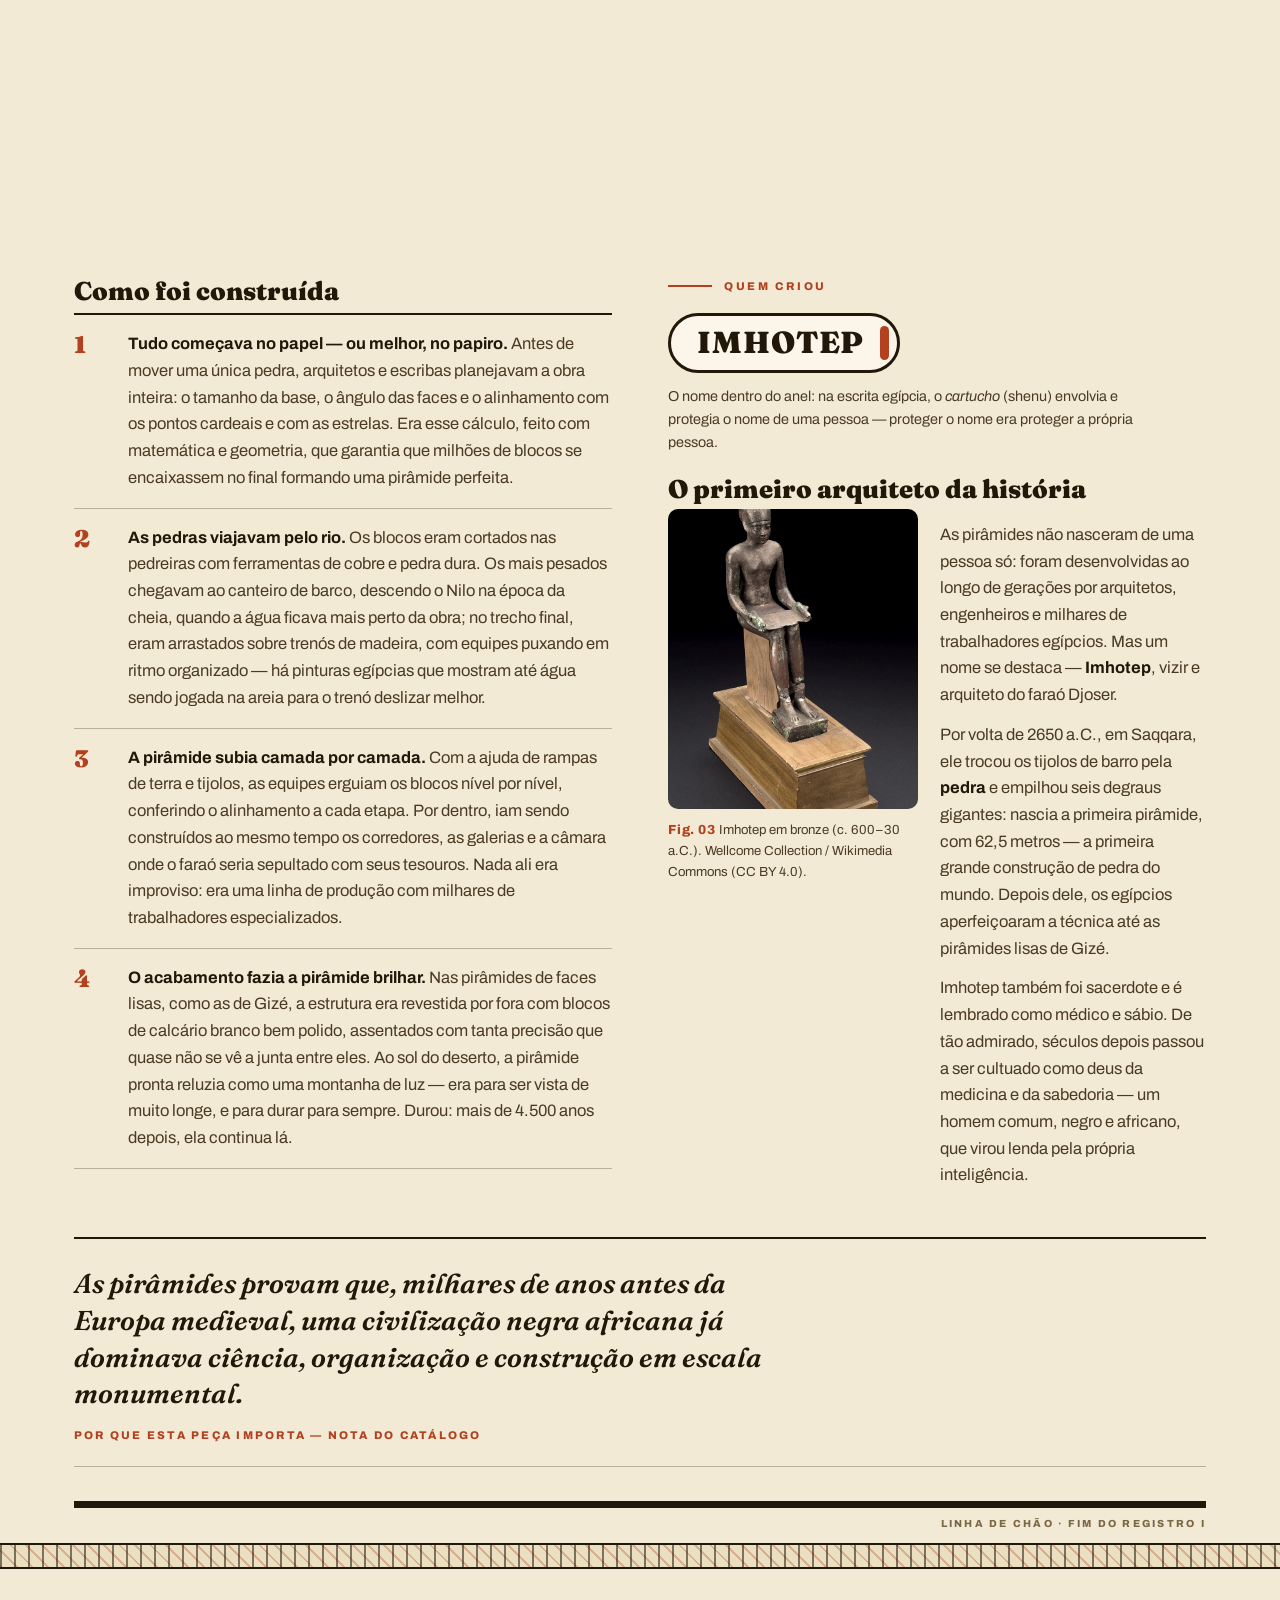
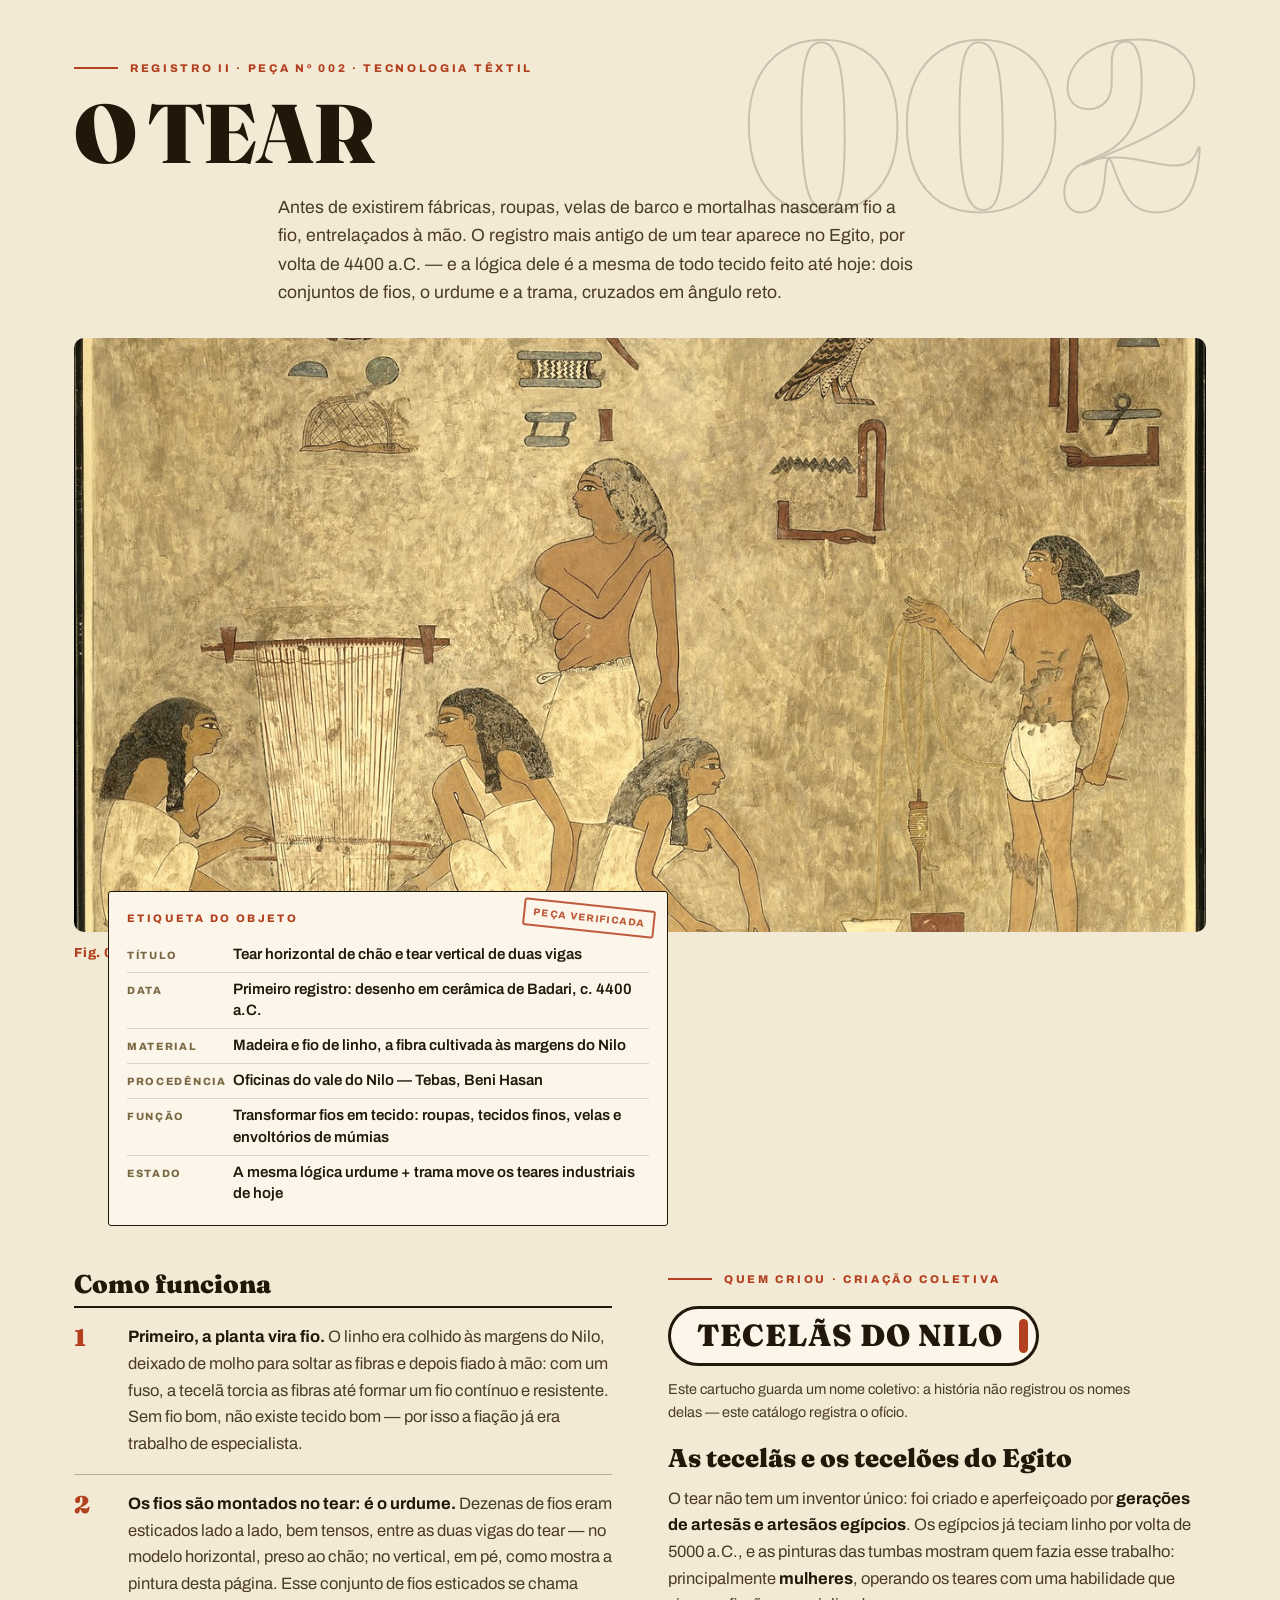
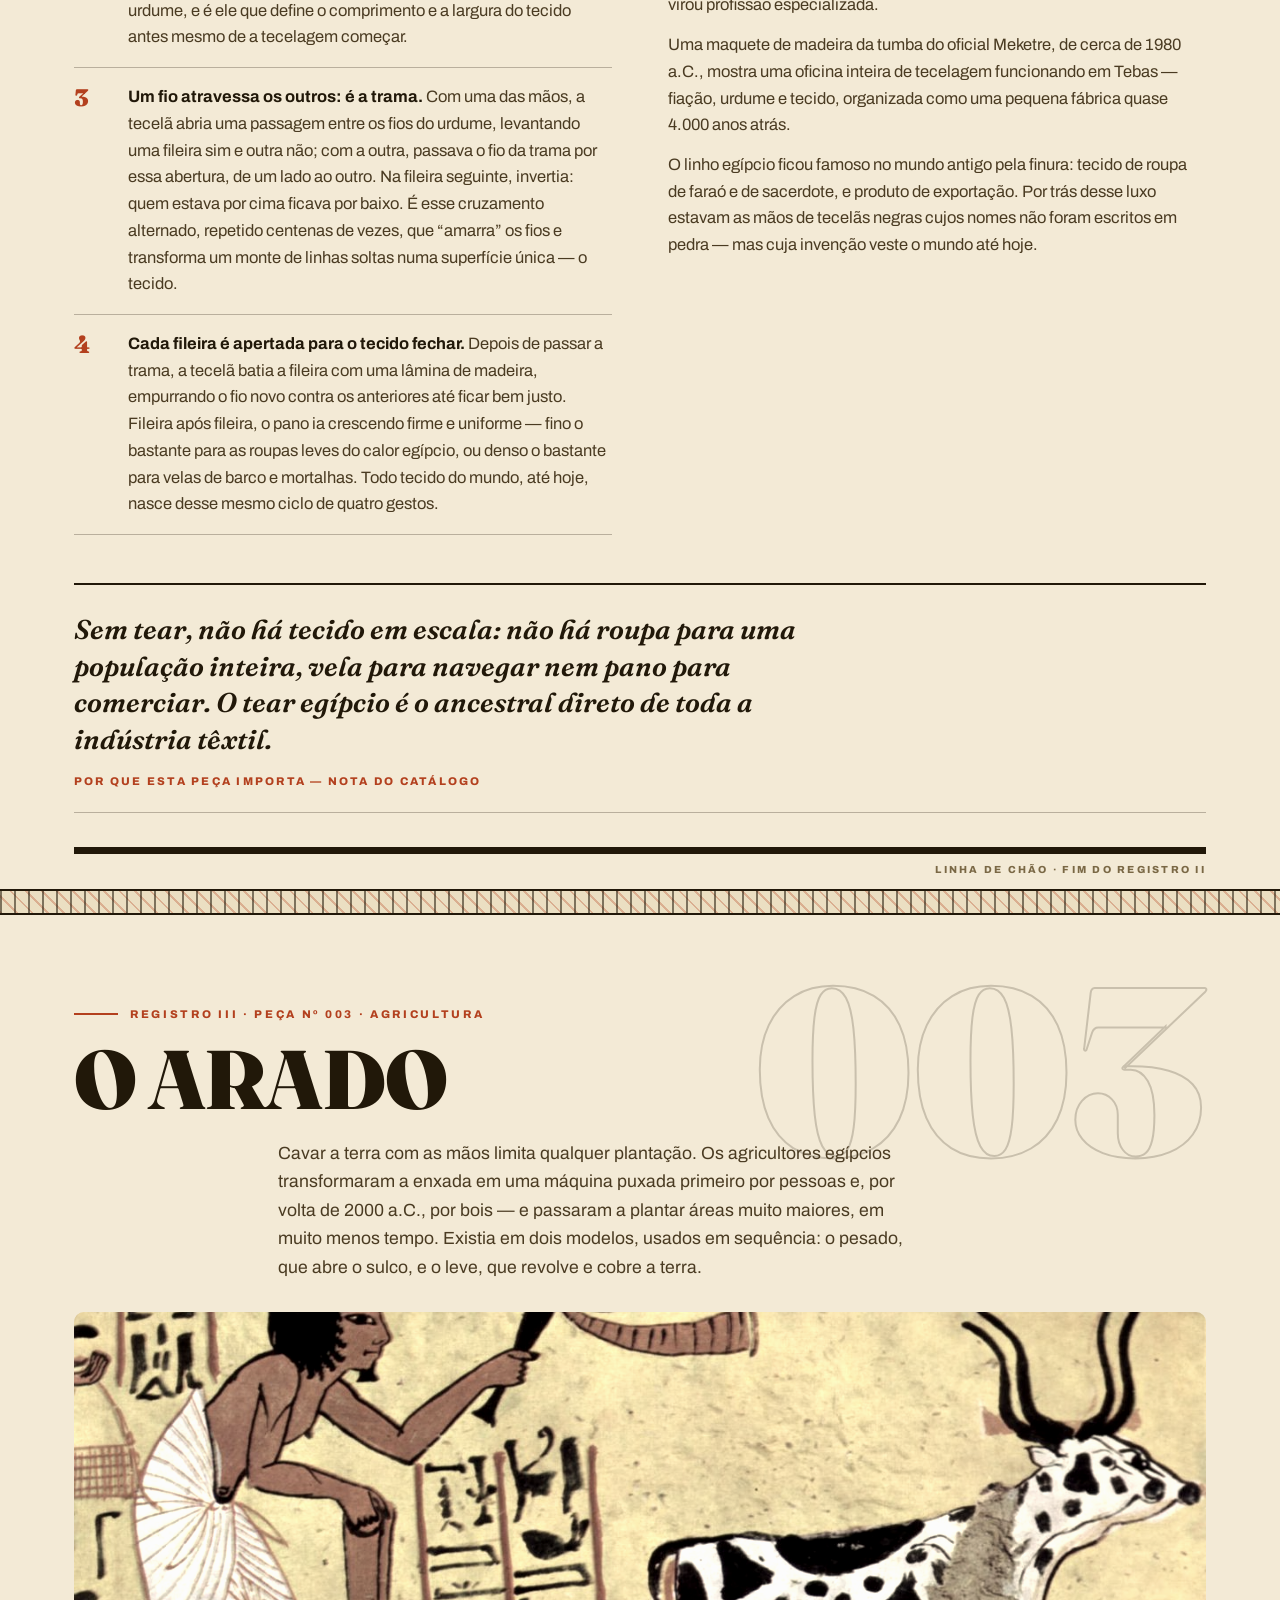
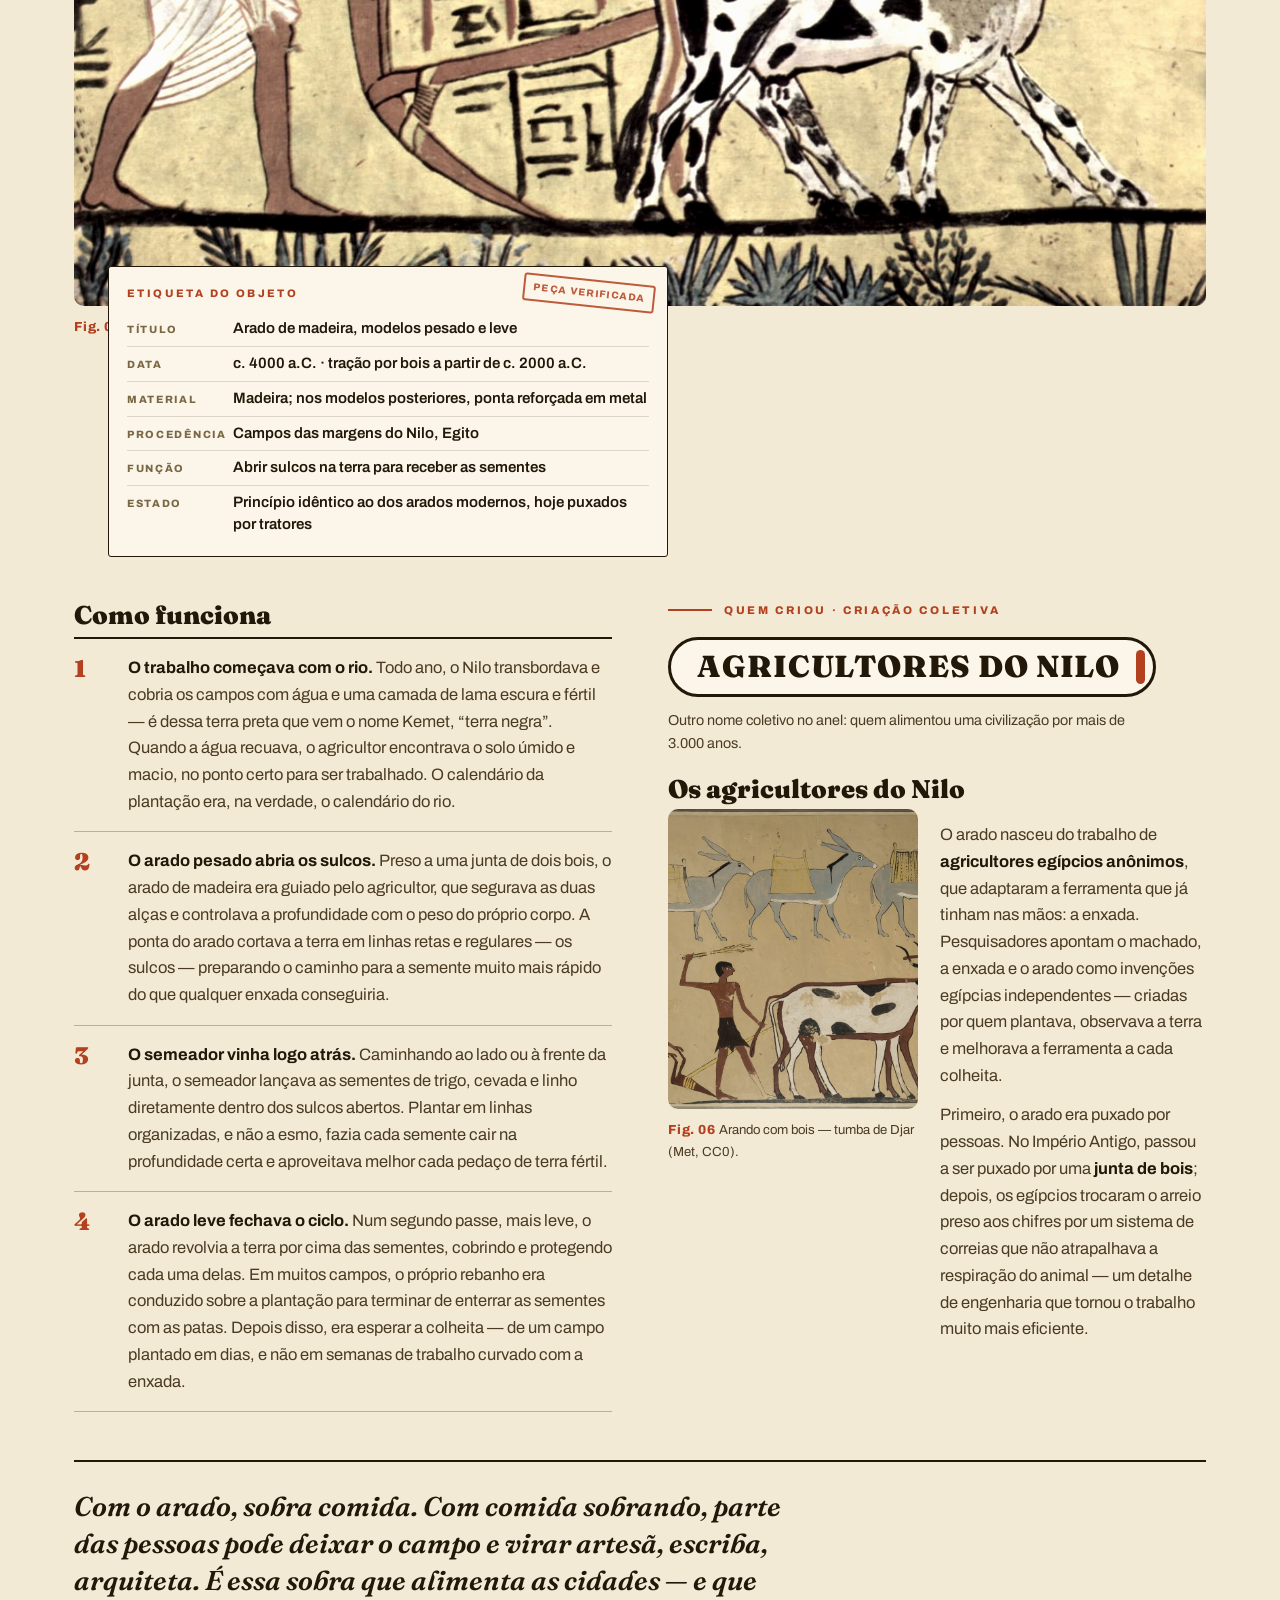
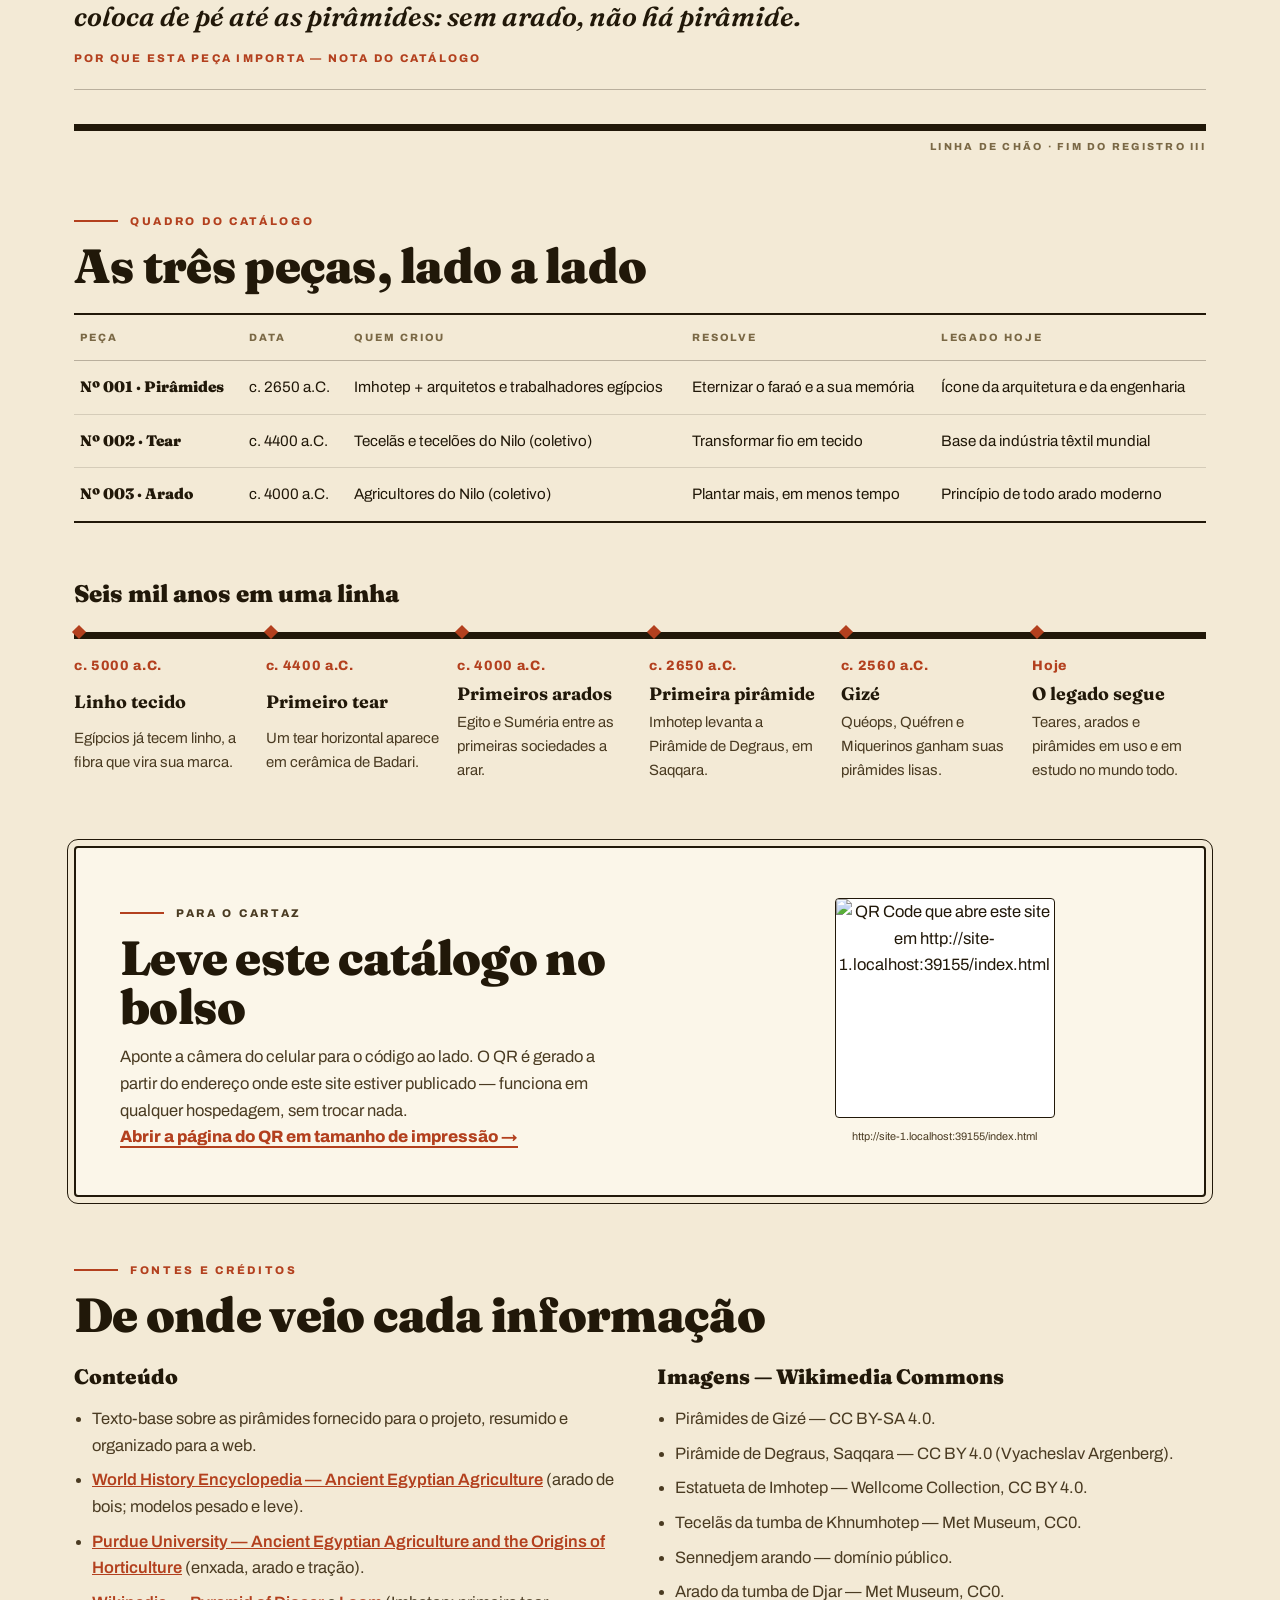
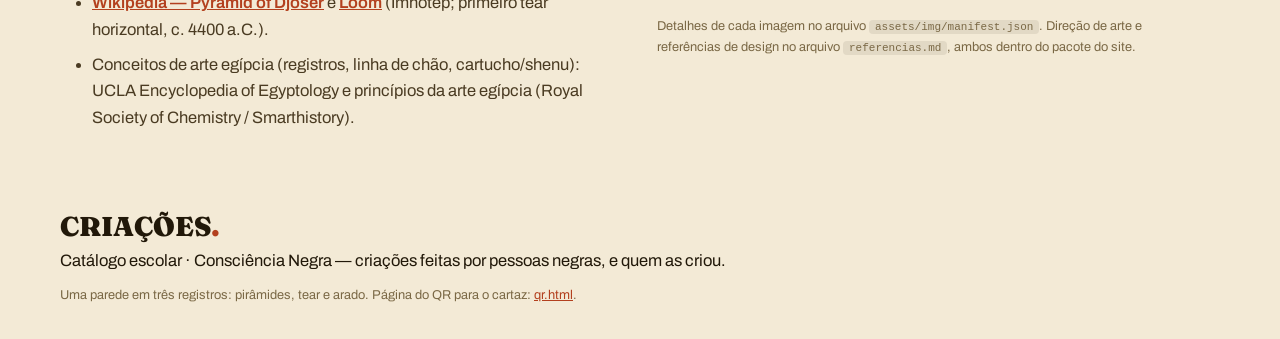
==== commit 643120be: "Atualização" ====
--- a/index.html
+++ b/index.html
@@ -4,386 +4,368 @@
 <meta charset="UTF-8">
 <meta name="viewport" content="width=device-width, initial-scale=1.0, viewport-fit=cover">
 <title>CRIAÇÕES — Inventado por mãos negras | Consciência Negra</title>
-<meta name="description" content="Pirâmides, tear e arado: três criações do Egito Antigo apresentadas como produtos que mudaram o mundo — e as pessoas negras por trás delas. Projeto escolar Consciência Negra.">
+<meta name="description" content="Pirâmides, tear e arado: três criações do Egito Antigo apresentadas como peças de catálogo — o que são, como funcionam e quem criou. Projeto escolar Consciência Negra.">
 <link rel="preconnect" href="https://fonts.googleapis.com">
 <link rel="preconnect" href="https://fonts.gstatic.com" crossorigin>
-<link href="https://fonts.googleapis.com/css2?family=Fraunces:opsz,wght@9..144,500;9..144,700;9..144,900&family=Archivo:wght@400;500;600;700;800&family=Archivo+Mono&display=swap" rel="stylesheet">
+<link href="https://fonts.googleapis.com/css2?family=Fraunces:ital,opsz,wght@0,9..144,600;0,9..144,900;1,9..144,600&family=Archivo:wght@400;500;600;700;800&display=swap" rel="stylesheet">
 <link rel="stylesheet" href="assets/css/styles.css">
-<link rel="icon" href="data:image/svg+xml,%3Csvg xmlns='http://www.w3.org/2000/svg' viewBox='0 0 100 100'%3E%3Cpolygon points='50,8 95,92 5,92' fill='%23C4502B'/%3E%3C/svg%3E">
+<link rel="icon" href="data:image/svg+xml,%3Csvg xmlns='http://www.w3.org/2000/svg' viewBox='0 0 100 100'%3E%3Cpolygon points='50,8 95,92 5,92' fill='%23B3401E'/%3E%3C/svg%3E">
 </head>
 <body>
 <div class="grain" aria-hidden="true"></div>
-<div class="progress" id="progress" aria-hidden="true"></div>
-<a class="skip" href="#colecao">Pular para a coleção</a>
+<div class="stringline" id="progress" aria-hidden="true"></div>
+<a class="skip" href="#indice">Pular para o índice</a>
 
 <header class="topbar">
-  <a class="brand" href="#topo" aria-label="Criações — início">
+  <a class="brand" href="#topo">
     <svg class="brand-mark" viewBox="0 0 100 100" aria-hidden="true"><polygon points="50,10 92,88 8,88" fill="currentColor"/></svg>
-    CRIAÇÕES<span class="brand-dot">.</span>
+    CRIAÇÕES
   </a>
+  <p class="topbar-note">Catálogo de criações negras · Nº 001–003</p>
   <nav class="topnav" aria-label="Navegação principal">
-    <a href="#piramides">Pirâmides</a>
-    <a href="#tear">Tear</a>
-    <a href="#arado">Arado</a>
-    <a href="#qr">QR Code</a>
+    <a href="#piramides">001 Pirâmides</a>
+    <a href="#tear">002 Tear</a>
+    <a href="#arado">003 Arado</a>
+    <a href="#qr">QR</a>
   </nav>
 </header>
 
 <main id="topo">
 
-  <!-- ============ HERO / LANÇAMENTO ============ -->
-  <section class="hero">
-    <div class="hero-copy">
-      <p class="eyebrow reveal">Consciência Negra · Coleção 001 — Egito Antigo</p>
-      <h1 class="hero-title">
-        <span class="line reveal">Inventado</span>
-        <span class="line reveal">por <em>mãos</em></span>
-        <span class="line reveal">negras.</span>
+  <!-- ================= CAPA / PAINEL DE TÍTULO ================= -->
+  <section class="cover">
+    <p class="cover-side" aria-hidden="true">KEMET — “A TERRA NEGRA”, O NOME QUE OS EGÍPCIOS DAVAM AO PRÓPRIO PAÍS</p>
+    <div class="cover-main">
+      <p class="kicker reveal"><span class="kicker-rule"></span>Consciência Negra · Catálogo de criações · Egito Antigo</p>
+      <h1 class="cover-title">
+        <span class="reveal">Inventado</span>
+        <span class="reveal">por mãos</span>
+        <span class="reveal accent-word">negras<span class="title-dot">.</span></span>
       </h1>
-      <p class="hero-sub reveal">Três criações que o mundo usa até hoje — a pirâmide, o tear e o arado — apresentadas do jeito que elas merecem: como grandes lançamentos. E com o nome de quem criou.</p>
-      <div class="hero-ctas reveal">
-        <a class="btn btn-primary" href="#colecao">Conhecer as criações
-          <svg viewBox="0 0 24 24" aria-hidden="true"><path d="M12 4v16m0 0l-6-6m6 6l6-6" fill="none" stroke="currentColor" stroke-width="2.4" stroke-linecap="round" stroke-linejoin="round"/></svg>
-        </a>
-        <a class="btn btn-ghost" href="#linha-do-tempo">Linha do tempo</a>
-      </div>
-      <dl class="hero-stats reveal">
-        <div><dt><span class="count" data-count="3">0</span></dt><dd>criações em destaque</dd></div>
-        <div><dt><span class="count" data-count="6400">0</span><span class="plus">+</span></dt><dd>anos de história</dd></div>
-        <div><dt><span class="count" data-count="1">0</span></dt><dd>civilização criadora: o Egito negro africano</dd></div>
-      </dl>
-    </div>
-    <figure class="hero-media reveal">
-      <div class="hero-img-wrap">
-        <img id="heroImg" src="assets/img/piramides-gize.jpg" alt="As Grandes Pirâmides de Gizé, no Egito, com um camelo em primeiro plano" fetchpriority="high">
-        <span class="hero-badge">Desde c. 2560 a.C.<br><strong>ainda de pé</strong></span>
-      </div>
-      <figcaption>Pirâmides de Gizé, Egito. Foto: Wikimedia Commons (CC BY-SA 4.0) — créditos completos no rodapé.</figcaption>
+      <div class="cover-grid">
+        <p class="cover-lead reveal">Três criações que o mundo usa até hoje — a pirâmide, o tear e o arado — catalogadas como peças de museu: o que são, a ficha de objeto, como funcionam e, o mais importante, <strong>quem criou</strong>.</p>
+        <dl class="cover-meta reveal">
+          <div><dt>Civilização</dt><dd>Egito Antigo — Kemet, África</dd></div>
+          <div><dt>Período coberto</dt><dd>c. 5000 a.C. — hoje</dd></div>
+          <div><dt>Peças no catálogo</dt><dd>3 criações · 3 criadores (1 nome, 2 coletivos)</dd></div>
+          <div><dt>Como ler</dt><dd>De cima para baixo, como os registros de uma parede de tumba</dd></div>
+        </dl>
+      </div>
+      <figure class="cover-fig reveal">
+        <div class="fig-frame">
+          <img src="assets/img/piramides-gize.jpg" alt="As Grandes Pirâmides de Gizé, no Egito, com um camelo em primeiro plano" fetchpriority="high">
+        </div>
+        <figcaption><span class="fig-num">Fig. 01</span> Pirâmides de Gizé, Egito — a peça Nº 001 deste catálogo, ainda de pé sobre a sua linha de chão. Foto: Wikimedia Commons (CC BY-SA 4.0); créditos completos no fim da página.</figcaption>
+      </figure>
+    </div>
+  </section>
+
+  <!-- faixa tecida -->
+  <div class="weave" aria-hidden="true"></div>
+
+  <!-- ================= ÍNDICE DO CATÁLOGO ================= -->
+  <section class="index" id="indice">
+    <header class="sec-head">
+      <p class="kicker reveal"><span class="kicker-rule"></span>Índice</p>
+      <h2 class="reveal">As peças do catálogo</h2>
+    </header>
+    <div class="index-list">
+      <a class="index-row reveal" href="#piramides">
+        <span class="folio">Nº 001</span>
+        <span class="index-name">As Pirâmides</span>
+        <span class="index-creator">Imhotep + arquitetos e trabalhadores egípcios</span>
+        <span class="index-date">c. 2650 a.C.</span>
+        <span class="index-arrow" aria-hidden="true">→</span>
+        <img class="index-thumb" src="assets/img/piramide-degraus.jpg" alt="" loading="lazy">
+      </a>
+      <a class="index-row reveal" href="#tear">
+        <span class="folio">Nº 002</span>
+        <span class="index-name">O Tear</span>
+        <span class="index-creator">As tecelãs e os tecelões do Nilo — criação coletiva</span>
+        <span class="index-date">c. 4400 a.C.</span>
+        <span class="index-arrow" aria-hidden="true">→</span>
+        <img class="index-thumb" src="assets/img/tear-tecelas.jpg" alt="" loading="lazy">
+      </a>
+      <a class="index-row reveal" href="#arado">
+        <span class="folio">Nº 003</span>
+        <span class="index-name">O Arado</span>
+        <span class="index-creator">Os agricultores do Nilo — criação coletiva</span>
+        <span class="index-date">c. 4000 a.C.</span>
+        <span class="index-arrow" aria-hidden="true">→</span>
+        <img class="index-thumb" src="assets/img/arado-sennedjem.jpg" alt="" loading="lazy">
+      </a>
+    </div>
+    <p class="index-note reveal">Toque numa linha para ir à demonstração da peça: ficha de objeto, funcionamento, criador e importância — nesta ordem, como numa visita ao museu.</p>
+  </section>
+
+  <!-- ================= REGISTRO I · PIRÂMIDES ================= -->
+  <article class="register" id="piramides">
+    <header class="reg-head">
+      <span class="ghost" aria-hidden="true">001</span>
+      <p class="kicker reveal"><span class="kicker-rule"></span>Registro I · Peça Nº 001 · Arquitetura</p>
+      <h2 class="reg-title reveal">As Pirâmides do Egito</h2>
+      <p class="reg-pitch reveal">Túmulos gigantes para os faraós, construídos há cerca de 4.600 anos por um povo que dominava matemática, geometria e engenharia. A maior delas, a de Quéops, tinha 146 metros de altura — e foi a construção mais alta do planeta por mais de 3.800 anos.</p>
+    </header>
+
+    <figure class="reg-fig reveal">
+      <div class="fig-frame">
+        <img src="assets/img/piramides-gize.jpg" alt="As três Grandes Pirâmides de Gizé: Quéops, Quéfren e Miquerinos" loading="lazy">
+      </div>
+      <figcaption><span class="fig-num">Fig. 02</span> Quéops, Quéfren e Miquerinos, Gizé. Foto: Wikimedia Commons (CC BY-SA 4.0).</figcaption>
+      <aside class="obj-label">
+        <p class="label-head">Etiqueta do objeto</p>
+        <dl>
+          <div><dt>Título</dt><dd>Pirâmides de Gizé (Quéops, Quéfren e Miquerinos)</dd></div>
+          <div><dt>Data</dt><dd>c. 2560–2510 a.C. · primeiro modelo: Pirâmide de Degraus, Saqqara, c. 2650 a.C.</dd></div>
+          <div><dt>Material</dt><dd>Blocos de calcário e granito</dd></div>
+          <div><dt>Procedência</dt><dd>Platô de Gizé e Saqqara, Egito</dd></div>
+          <div><dt>Função</dt><dd>Túmulo do faraó e proteção de seus bens para a vida após a morte</dd></div>
+          <div><dt>Estado</dt><dd>De pé há mais de 4.500 anos · Patrimônio Mundial (UNESCO)</dd></div>
+        </dl>
+        <p class="label-stamp">Peça verificada</p>
+      </aside>
     </figure>
-  </section>
-
-  <!-- ============ MARQUEE ============ -->
-  <div class="marquee" aria-hidden="true">
-    <div class="marquee-track">
-      <span>Pirâmides ✦ Tear ✦ Arado ✦ Egito Antigo ✦ Engenharia negra ✦ Pirâmides ✦ Tear ✦ Arado ✦ Egito Antigo ✦ Engenharia negra ✦&nbsp;</span>
-      <span>Pirâmides ✦ Tear ✦ Arado ✦ Egito Antigo ✦ Engenharia negra ✦ Pirâmides ✦ Tear ✦ Arado ✦ Egito Antigo ✦ Engenharia negra ✦&nbsp;</span>
-    </div>
-  </div>
-
-  <!-- ============ LINE-UP / CATÁLOGO ============ -->
-  <section class="lineup" id="colecao">
-    <header class="section-head">
-      <p class="eyebrow reveal">A coleção</p>
-      <h2 class="reveal">Três produtos.<br><em>Seis mil anos</em> de uso.</h2>
-      <p class="section-lead reveal">Cada criação abaixo é demonstrada como um produto: o que é, a ficha técnica, como funciona e — o mais importante — <strong>quem criou</strong>.</p>
-    </header>
-
-    <div class="cards">
-      <a class="card reveal" href="#piramides" style="--accent:var(--terra)">
-        <span class="card-index">001</span>
-        <div class="card-img"><img src="assets/img/piramide-degraus.jpg" alt="Pirâmide de Degraus de Djoser, em Saqqara, a primeira pirâmide do Egito" loading="lazy"></div>
-        <div class="card-body">
-          <h3>As Pirâmides</h3>
-          <p class="card-tag">Arquitetura monumental em pedra</p>
-          <dl class="card-meta">
-            <div><dt>Estreia</dt><dd>c. 2650 a.C.</dd></div>
-            <div><dt>Criador em destaque</dt><dd>Imhotep</dd></div>
-          </dl>
-          <span class="card-link">Ver a demonstração →</span>
-        </div>
-      </a>
-
-      <a class="card reveal" href="#tear" style="--accent:var(--lapis)">
-        <span class="card-index">002</span>
-        <div class="card-img"><img src="assets/img/tear-tecelas.jpg" alt="Pintura egípcia antiga de tecelãs trabalhando em um tear vertical" loading="lazy"></div>
-        <div class="card-body">
-          <h3>O Tear</h3>
-          <p class="card-tag">A máquina que transforma fio em tecido</p>
-          <dl class="card-meta">
-            <div><dt>Estreia</dt><dd>c. 4400 a.C.</dd></div>
-            <div><dt>Criadoras</dt><dd>Tecelãs do Nilo</dd></div>
-          </dl>
-          <span class="card-link">Ver a demonstração →</span>
-        </div>
-      </a>
-
-      <a class="card reveal" href="#arado" style="--accent:var(--nilo)">
-        <span class="card-index">003</span>
-        <div class="card-img"><img src="assets/img/arado-sennedjem.jpg" alt="Pintura da tumba de Sennedjem: agricultor egípcio arando a terra com um boi" loading="lazy"></div>
-        <div class="card-body">
-          <h3>O Arado</h3>
-          <p class="card-tag">A máquina que alimentou as cidades</p>
-          <dl class="card-meta">
-            <div><dt>Estreia</dt><dd>c. 4000 a.C.</dd></div>
-            <div><dt>Criadores</dt><dd>Agricultores do Nilo</dd></div>
-          </dl>
-          <span class="card-link">Ver a demonstração →</span>
-        </div>
-      </a>
-    </div>
-  </section>
-
-  <!-- ============ PRODUTO 001 · PIRÂMIDES ============ -->
-  <article class="product" id="piramides" style="--accent:var(--terra)">
-    <div class="product-stage reveal">
-      <p class="eyebrow light">Lançamento 001 · Arquitetura</p>
-      <h2 class="product-title">As Pirâmides<br><em>do Egito</em></h2>
-      <p class="product-pitch">Túmulos gigantes para os faraós, construídos há cerca de 4.600 anos por um povo que dominava matemática, geometria e engenharia. A maior delas, a de Quéops, tinha 146 metros de altura — foi a construção mais alta do planeta por mais de 3.800 anos.</p>
-      <div class="product-img">
-        <img src="assets/img/piramides-gize.jpg" alt="As três Grandes Pirâmides de Gizé: Quéops, Quéfren e Miquerinos" loading="lazy" data-parallax>
-        <span class="product-badge">Gizé · Egito</span>
-      </div>
-      <p class="img-credit">As Grandes Pirâmides de Gizé. Foto: Wikimedia Commons (CC BY-SA 4.0).</p>
-      <dl class="stat-strip">
-        <div><dt><span class="count" data-count="4600">0</span></dt><dd>anos de existência</dd></div>
-        <div><dt><span class="count" data-count="146">0</span> m</dt><dd>altura original de Quéops</dd></div>
-        <div><dt><span class="count" data-count="3">0</span></dt><dd>grandes pirâmides de Gizé</dd></div>
-      </dl>
-    </div>
-
-    <div class="product-grid">
-      <section class="block reveal">
-        <h3><span class="block-num">A</span> Ficha técnica</h3>
-        <dl class="specs">
-          <div><dt>Função</dt><dd>Túmulo do faraó e proteção de seus bens para a vida após a morte</dd></div>
-          <div><dt>Primeiro modelo</dt><dd>Pirâmide de Degraus de Djoser — Saqqara, c. 2650 a.C.</dd></div>
-          <div><dt>Modelos famosos</dt><dd>Quéops, Quéfren e Miquerinos — Gizé</dd></div>
-          <div><dt>Material</dt><dd>Blocos de calcário e granito</dd></div>
-          <div><dt>Tecnologia</dt><dd>Matemática, geometria, rampas, trenós e transporte pelo rio Nilo</dd></div>
-          <div><dt>Situação hoje</dt><dd>De pé há mais de 4.500 anos · Patrimônio Mundial (UNESCO)</dd></div>
+
+    <div class="reg-cols">
+      <section class="how reveal">
+        <h3>Como foi construída</h3>
+        <ol class="furrows">
+          <li><span class="furrow-num">1</span><p><strong>Tudo começava no papel — ou melhor, no papiro.</strong> Antes de mover uma única pedra, arquitetos e escribas planejavam a obra inteira: o tamanho da base, o ângulo das faces e o alinhamento com os pontos cardeais e com as estrelas. Era esse cálculo, feito com matemática e geometria, que garantia que milhões de blocos se encaixassem no final formando uma pirâmide perfeita.</p></li>
+          <li><span class="furrow-num">2</span><p><strong>As pedras viajavam pelo rio.</strong> Os blocos eram cortados nas pedreiras com ferramentas de cobre e pedra dura. Os mais pesados chegavam ao canteiro de barco, descendo o Nilo na época da cheia, quando a água ficava mais perto da obra; no trecho final, eram arrastados sobre trenós de madeira, com equipes puxando em ritmo organizado — há pinturas egípcias que mostram até água sendo jogada na areia para o trenó deslizar melhor.</p></li>
+          <li><span class="furrow-num">3</span><p><strong>A pirâmide subia camada por camada.</strong> Com a ajuda de rampas de terra e tijolos, as equipes erguiam os blocos nível por nível, conferindo o alinhamento a cada etapa. Por dentro, iam sendo construídos ao mesmo tempo os corredores, as galerias e a câmara onde o faraó seria sepultado com seus tesouros. Nada ali era improviso: era uma linha de produção com milhares de trabalhadores especializados.</p></li>
+          <li><span class="furrow-num">4</span><p><strong>O acabamento fazia a pirâmide brilhar.</strong> Nas pirâmides de faces lisas, como as de Gizé, a estrutura era revestida por fora com blocos de calcário branco bem polido, assentados com tanta precisão que quase não se vê a junta entre eles. Ao sol do deserto, a pirâmide pronta reluzia como uma montanha de luz — era para ser vista de muito longe, e para durar para sempre. Durou: mais de 4.500 anos depois, ela continua lá.</p></li>
+        </ol>
+      </section>
+
+      <section class="creator reveal">
+        <p class="kicker"><span class="kicker-rule"></span>Quem criou</p>
+        <div class="cartouche-wrap">
+          <span class="cartouche"><span class="cartouche-name">IMHOTEP</span><span class="cartouche-bar" aria-hidden="true"></span></span>
+          <p class="cartouche-note">O nome dentro do anel: na escrita egípcia, o <em>cartucho</em> (shenu) envolvia e protegia o nome de uma pessoa — proteger o nome era proteger a própria pessoa.</p>
+        </div>
+        <h3>O primeiro arquiteto da história</h3>
+        <div class="creator-flex">
+          <figure class="creator-fig">
+            <div class="fig-frame">
+              <img src="assets/img/imhotep.jpg" alt="Estatueta de bronze de Imhotep sentado, segurando um rolo de papiro" loading="lazy">
+            </div>
+            <figcaption><span class="fig-num">Fig. 03</span> Imhotep em bronze (c. 600–30 a.C.). Wellcome Collection / Wikimedia Commons (CC BY 4.0).</figcaption>
+          </figure>
+          <div class="creator-text">
+            <p>As pirâmides não nasceram de uma pessoa só: foram desenvolvidas ao longo de gerações por arquitetos, engenheiros e milhares de trabalhadores egípcios. Mas um nome se destaca — <strong>Imhotep</strong>, vizir e arquiteto do faraó Djoser.</p>
+            <p>Por volta de 2650 a.C., em Saqqara, ele trocou os tijolos de barro pela <strong>pedra</strong> e empilhou seis degraus gigantes: nascia a primeira pirâmide, com 62,5 metros — a primeira grande construção de pedra do mundo. Depois dele, os egípcios aperfeiçoaram a técnica até as pirâmides lisas de Gizé.</p>
+            <p>Imhotep também foi sacerdote e é lembrado como médico e sábio. De tão admirado, séculos depois passou a ser cultuado como deus da medicina e da sabedoria — um homem comum, negro e africano, que virou lenda pela própria inteligência.</p>
+          </div>
+        </div>
+      </section>
+    </div>
+
+    <blockquote class="impact reveal">
+      <p>As pirâmides provam que, milhares de anos antes da Europa medieval, uma civilização negra africana já dominava ciência, organização e construção em escala monumental.</p>
+      <cite>Por que esta peça importa — nota do catálogo</cite>
+    </blockquote>
+    <div class="groundline" aria-hidden="true"><span>Linha de chão · fim do Registro I</span></div>
+  </article>
+
+  <div class="weave" aria-hidden="true"></div>
+
+  <!-- ================= REGISTRO II · TEAR ================= -->
+  <article class="register" id="tear">
+    <header class="reg-head">
+      <span class="ghost" aria-hidden="true">002</span>
+      <p class="kicker reveal"><span class="kicker-rule"></span>Registro II · Peça Nº 002 · Tecnologia têxtil</p>
+      <h2 class="reg-title reveal">O Tear</h2>
+      <p class="reg-pitch reveal">Antes de existirem fábricas, roupas, velas de barco e mortalhas nasceram fio a fio, entrelaçados à mão. O registro mais antigo de um tear aparece no Egito, por volta de 4400 a.C. — e a lógica dele é a mesma de todo tecido feito até hoje: dois conjuntos de fios, o urdume e a trama, cruzados em ângulo reto.</p>
+    </header>
+
+    <figure class="reg-fig reveal">
+      <div class="fig-frame">
+        <img src="assets/img/tear-tecelas.jpg" alt="Tecelãs egípcias trabalhando em um tear vertical, pintura da tumba de Khnumhotep, em Beni Hasan" loading="lazy">
+      </div>
+      <figcaption><span class="fig-num">Fig. 04</span> Tecelãs em tear vertical — tumba de Khnumhotep, Beni Hasan (fac-símile do Met, CC0).</figcaption>
+      <aside class="obj-label">
+        <p class="label-head">Etiqueta do objeto</p>
+        <dl>
+          <div><dt>Título</dt><dd>Tear horizontal de chão e tear vertical de duas vigas</dd></div>
+          <div><dt>Data</dt><dd>Primeiro registro: desenho em cerâmica de Badari, c. 4400 a.C.</dd></div>
+          <div><dt>Material</dt><dd>Madeira e fio de linho, a fibra cultivada às margens do Nilo</dd></div>
+          <div><dt>Procedência</dt><dd>Oficinas do vale do Nilo — Tebas, Beni Hasan</dd></div>
+          <div><dt>Função</dt><dd>Transformar fios em tecido: roupas, tecidos finos, velas e envoltórios de múmias</dd></div>
+          <div><dt>Estado</dt><dd>A mesma lógica urdume + trama move os teares industriais de hoje</dd></div>
         </dl>
-      </section>
-
-      <section class="block reveal">
-        <h3><span class="block-num">B</span> Como foi construída</h3>
-        <ol class="steps">
-          <li><strong>Projeto e medida</strong><span>Arquitetos calculavam ângulos, alinhamento e proporções antes da primeira pedra.</span></li>
-          <li><strong>Extração e transporte</strong><span>Blocos enormes eram cortados, arrastados em trenós e levados de barco pelo Nilo.</span></li>
-          <li><strong>Montagem em camadas</strong><span>Equipes organizadas empilhavam os blocos nível por nível, com rampas e muita precisão.</span></li>
-          <li><strong>Acabamento</strong><span>As pirâmides “lisas” recebiam revestimento de calcário branco polido, que brilhava ao sol.</span></li>
+        <p class="label-stamp">Peça verificada</p>
+      </aside>
+    </figure>
+
+    <div class="reg-cols">
+      <section class="how reveal">
+        <h3>Como funciona</h3>
+        <ol class="furrows">
+          <li><span class="furrow-num">1</span><p><strong>Primeiro, a planta vira fio.</strong> O linho era colhido às margens do Nilo, deixado de molho para soltar as fibras e depois fiado à mão: com um fuso, a tecelã torcia as fibras até formar um fio contínuo e resistente. Sem fio bom, não existe tecido bom — por isso a fiação já era trabalho de especialista.</p></li>
+          <li><span class="furrow-num">2</span><p><strong>Os fios são montados no tear: é o urdume.</strong> Dezenas de fios eram esticados lado a lado, bem tensos, entre as duas vigas do tear — no modelo horizontal, preso ao chão; no vertical, em pé, como mostra a pintura desta página. Esse conjunto de fios esticados se chama urdume, e é ele que define o comprimento e a largura do tecido antes mesmo de a tecelagem começar.</p></li>
+          <li><span class="furrow-num">3</span><p><strong>Um fio atravessa os outros: é a trama.</strong> Com uma das mãos, a tecelã abria uma passagem entre os fios do urdume, levantando uma fileira sim e outra não; com a outra, passava o fio da trama por essa abertura, de um lado ao outro. Na fileira seguinte, invertia: quem estava por cima ficava por baixo. É esse cruzamento alternado, repetido centenas de vezes, que “amarra” os fios e transforma um monte de linhas soltas numa superfície única — o tecido.</p></li>
+          <li><span class="furrow-num">4</span><p><strong>Cada fileira é apertada para o tecido fechar.</strong> Depois de passar a trama, a tecelã batia a fileira com uma lâmina de madeira, empurrando o fio novo contra os anteriores até ficar bem justo. Fileira após fileira, o pano ia crescendo firme e uniforme — fino o bastante para as roupas leves do calor egípcio, ou denso o bastante para velas de barco e mortalhas. Todo tecido do mundo, até hoje, nasce desse mesmo ciclo de quatro gestos.</p></li>
         </ol>
       </section>
-    </div>
-
-    <section class="creator reveal">
-      <div class="creator-media">
-        <img src="assets/img/imhotep.jpg" alt="Estatueta de bronze de Imhotep sentado, segurando um rolo de papiro" loading="lazy">
-        <p class="img-credit">Imhotep em bronze (c. 600–30 a.C.). Wellcome Collection / Wikimedia Commons (CC BY 4.0).</p>
-      </div>
-      <div class="creator-body">
-        <p class="eyebrow">Quem criou · O nome por trás do produto</p>
-        <h3>Imhotep, o primeiro arquiteto da história</h3>
-        <p>As pirâmides não nasceram de uma pessoa só: foram desenvolvidas ao longo de gerações por arquitetos, engenheiros e milhares de trabalhadores egípcios. Mas um nome se destaca — <strong>Imhotep</strong>, vizir e arquiteto do faraó Djoser.</p>
-        <p>Por volta de 2650 a.C., em Saqqara, ele trocou os tijolos de barro pela <strong>pedra</strong> e empilhou seis degraus gigantes: nascia a primeira pirâmide, com 62,5 metros de altura — a primeira grande construção de pedra do mundo. Depois dele, os egípcios aperfeiçoaram a técnica até chegarem às pirâmides lisas de Gizé.</p>
-        <p>Imhotep também foi sacerdote e é lembrado como médico e sábio. De tão admirado, séculos depois passou a ser cultuado como um deus da medicina e da sabedoria — um homem comum, negro e africano, que virou lenda pela própria inteligência.</p>
-        <ul class="creator-tags">
-          <li>Arquiteto</li><li>Vizir de Djoser</li><li>Sacerdote</li><li>Símbolo da engenharia africana</li>
-        </ul>
-      </div>
-    </section>
-
-    <aside class="impact reveal">
-      <h3>Por que mudou o mundo</h3>
-      <p>As pirâmides provam que, milhares de anos antes da Europa medieval, uma civilização negra africana já dominava ciência, organização e construção em escala monumental. São um dos maiores símbolos da história da arquitetura — e continuam despertando a curiosidade de pesquisadores e visitantes do mundo inteiro.</p>
-    </aside>
+
+      <section class="creator reveal">
+        <p class="kicker"><span class="kicker-rule"></span>Quem criou · criação coletiva</p>
+        <div class="cartouche-wrap">
+          <span class="cartouche"><span class="cartouche-name">TECELÃS DO NILO</span><span class="cartouche-bar" aria-hidden="true"></span></span>
+          <p class="cartouche-note">Este cartucho guarda um nome coletivo: a história não registrou os nomes delas — este catálogo registra o ofício.</p>
+        </div>
+        <h3>As tecelãs e os tecelões do Egito</h3>
+        <div class="creator-text">
+          <p>O tear não tem um inventor único: foi criado e aperfeiçoado por <strong>gerações de artesãs e artesãos egípcios</strong>. Os egípcios já teciam linho por volta de 5000 a.C., e as pinturas das tumbas mostram quem fazia esse trabalho: principalmente <strong>mulheres</strong>, operando os teares com uma habilidade que virou profissão especializada.</p>
+          <p>Uma maquete de madeira da tumba do oficial Meketre, de cerca de 1980 a.C., mostra uma oficina inteira de tecelagem funcionando em Tebas — fiação, urdume e tecido, organizada como uma pequena fábrica quase 4.000 anos atrás.</p>
+          <p>O linho egípcio ficou famoso no mundo antigo pela finura: tecido de roupa de faraó e de sacerdote, e produto de exportação. Por trás desse luxo estavam as mãos de tecelãs negras cujos nomes não foram escritos em pedra — mas cuja invenção veste o mundo até hoje.</p>
+        </div>
+      </section>
+    </div>
+
+    <blockquote class="impact reveal">
+      <p>Sem tear, não há tecido em escala: não há roupa para uma população inteira, vela para navegar nem pano para comerciar. O tear egípcio é o ancestral direto de toda a indústria têxtil.</p>
+      <cite>Por que esta peça importa — nota do catálogo</cite>
+    </blockquote>
+    <div class="groundline" aria-hidden="true"><span>Linha de chão · fim do Registro II</span></div>
   </article>
 
-  <!-- ============ PRODUTO 002 · TEAR ============ -->
-  <article class="product" id="tear" style="--accent:var(--lapis)">
-    <div class="product-stage reveal">
-      <p class="eyebrow light">Lançamento 002 · Tecnologia têxtil</p>
-      <h2 class="product-title">O Tear<br><em>a máquina de fazer tecido</em></h2>
-      <p class="product-pitch">Antes de existirem fábricas, roupas, velas de barco e mortalhas nasceram fio a fio, entrelaçados à mão. O registro mais antigo de um tear aparece no Egito, por volta de 4400 a.C. — e a lógica dele é a mesma de todo tecido feito até hoje.</p>
-      <div class="product-img">
-        <img src="assets/img/tear-tecelas.jpg" alt="Tecelãs egípcias trabalhando em um tear vertical, pintura da tumba de Khnumhotep, em Beni Hasan" loading="lazy" data-parallax>
-        <span class="product-badge">Beni Hasan · Egito</span>
-      </div>
-      <p class="img-credit">Tecelãs em um tear vertical — pintura da tumba de Khnumhotep (fac-símile do Met, CC0).</p>
-      <dl class="stat-strip">
-        <div><dt><span class="count" data-count="4400">0</span> a.C.</dt><dd>primeiro registro de tear, no Egito</dd></div>
-        <div><dt><span class="count" data-count="2">0</span></dt><dd>conjuntos de fios: urdume + trama</dd></div>
-        <div><dt><span class="count" data-count="1">0</span></dt><dd>fibra principal: o linho do Nilo</dd></div>
-      </dl>
-    </div>
-
-    <div class="product-grid">
-      <section class="block reveal">
-        <h3><span class="block-num">A</span> Ficha técnica</h3>
-        <dl class="specs">
-          <div><dt>Função</dt><dd>Transformar fios em tecido, entrelaçando-os em ângulo reto</dd></div>
-          <div><dt>Primeiro registro</dt><dd>Tear horizontal desenhado em cerâmica de Badari, c. 4400 a.C.</dd></div>
-          <div><dt>Modelos</dt><dd>Tear horizontal de chão e tear vertical de duas vigas</dd></div>
-          <div><dt>Matéria-prima</dt><dd>Linho, fibra da planta cultivada às margens do Nilo</dd></div>
-          <div><dt>Produtos</dt><dd>Roupas, tecidos finos, velas e envoltórios de múmias</dd></div>
-          <div><dt>Situação hoje</dt><dd>A mesma lógica urdume + trama move os teares industriais atuais</dd></div>
+  <div class="weave" aria-hidden="true"></div>
+
+  <!-- ================= REGISTRO III · ARADO ================= -->
+  <article class="register" id="arado">
+    <header class="reg-head">
+      <span class="ghost" aria-hidden="true">003</span>
+      <p class="kicker reveal"><span class="kicker-rule"></span>Registro III · Peça Nº 003 · Agricultura</p>
+      <h2 class="reg-title reveal">O Arado</h2>
+      <p class="reg-pitch reveal">Cavar a terra com as mãos limita qualquer plantação. Os agricultores egípcios transformaram a enxada em uma máquina puxada primeiro por pessoas e, por volta de 2000 a.C., por bois — e passaram a plantar áreas muito maiores, em muito menos tempo. Existia em dois modelos, usados em sequência: o pesado, que abre o sulco, e o leve, que revolve e cobre a terra.</p>
+    </header>
+
+    <figure class="reg-fig reveal">
+      <div class="fig-frame">
+        <img src="assets/img/arado-sennedjem.jpg" alt="Agricultor egípcio guiando um arado puxado por um boi, pintura da tumba de Sennedjem" loading="lazy">
+      </div>
+      <figcaption><span class="fig-num">Fig. 05</span> Sennedjem arando o campo — pintura de sua tumba, Deir el-Medina (domínio público).</figcaption>
+      <aside class="obj-label">
+        <p class="label-head">Etiqueta do objeto</p>
+        <dl>
+          <div><dt>Título</dt><dd>Arado de madeira, modelos pesado e leve</dd></div>
+          <div><dt>Data</dt><dd>c. 4000 a.C. · tração por bois a partir de c. 2000 a.C.</dd></div>
+          <div><dt>Material</dt><dd>Madeira; nos modelos posteriores, ponta reforçada em metal</dd></div>
+          <div><dt>Procedência</dt><dd>Campos das margens do Nilo, Egito</dd></div>
+          <div><dt>Função</dt><dd>Abrir sulcos na terra para receber as sementes</dd></div>
+          <div><dt>Estado</dt><dd>Princípio idêntico ao dos arados modernos, hoje puxados por tratores</dd></div>
         </dl>
-      </section>
-
-      <section class="block reveal">
-        <h3><span class="block-num">B</span> Como funciona</h3>
-        <ol class="steps">
-          <li><strong>Fiar</strong><span>A fibra do linho vira fio, enrolada com a ajuda de um fuso.</span></li>
-          <li><strong>Urdume</strong><span>Os fios são esticados e mantidos tensos entre as vigas do tear.</span></li>
-          <li><strong>Trama</strong><span>Um fio atravessa os demais, passando por cima e por baixo, em fileiras alternadas.</span></li>
-          <li><strong>Bater</strong><span>Cada fileira é apertada com uma lâmina de madeira, até o tecido ficar firme e uniforme.</span></li>
+        <p class="label-stamp">Peça verificada</p>
+      </aside>
+    </figure>
+
+    <div class="reg-cols">
+      <section class="how reveal">
+        <h3>Como funciona</h3>
+        <ol class="furrows">
+          <li><span class="furrow-num">1</span><p><strong>O trabalho começava com o rio.</strong> Todo ano, o Nilo transbordava e cobria os campos com água e uma camada de lama escura e fértil — é dessa terra preta que vem o nome Kemet, “terra negra”. Quando a água recuava, o agricultor encontrava o solo úmido e macio, no ponto certo para ser trabalhado. O calendário da plantação era, na verdade, o calendário do rio.</p></li>
+          <li><span class="furrow-num">2</span><p><strong>O arado pesado abria os sulcos.</strong> Preso a uma junta de dois bois, o arado de madeira era guiado pelo agricultor, que segurava as duas alças e controlava a profundidade com o peso do próprio corpo. A ponta do arado cortava a terra em linhas retas e regulares — os sulcos — preparando o caminho para a semente muito mais rápido do que qualquer enxada conseguiria.</p></li>
+          <li><span class="furrow-num">3</span><p><strong>O semeador vinha logo atrás.</strong> Caminhando ao lado ou à frente da junta, o semeador lançava as sementes de trigo, cevada e linho diretamente dentro dos sulcos abertos. Plantar em linhas organizadas, e não a esmo, fazia cada semente cair na profundidade certa e aproveitava melhor cada pedaço de terra fértil.</p></li>
+          <li><span class="furrow-num">4</span><p><strong>O arado leve fechava o ciclo.</strong> Num segundo passe, mais leve, o arado revolvia a terra por cima das sementes, cobrindo e protegendo cada uma delas. Em muitos campos, o próprio rebanho era conduzido sobre a plantação para terminar de enterrar as sementes com as patas. Depois disso, era esperar a colheita — de um campo plantado em dias, e não em semanas de trabalho curvado com a enxada.</p></li>
         </ol>
       </section>
-    </div>
-
-    <section class="creator reveal">
-      <div class="creator-body wide">
-        <p class="eyebrow">Quem criou · Criação coletiva</p>
-        <h3>As tecelãs e os tecelões do Nilo</h3>
-        <p>O tear também não tem um inventor único: ele foi criado e aperfeiçoado por <strong>gerações de artesãs e artesãos egípcios</strong>. Os egípcios já teciam linho por volta de 5000 a.C., e as pinturas das tumbas mostram quem fazia esse trabalho: principalmente <strong>mulheres</strong>, operando os teares com uma habilidade que virou profissão especializada.</p>
-        <p>Uma maquete de madeira encontrada na tumba do oficial Meketre, de cerca de 1980 a.C., mostra uma oficina inteira de tecelagem em funcionamento em Tebas — fiação, urdume e tecido, tudo organizado como uma pequena fábrica, quase 4.000 anos atrás.</p>
-        <p>O linho egípcio ficou famoso no mundo antigo pela finura: era tecido de roupa de faraó, de sacerdote — e produto de exportação. Por trás desse luxo, estavam as mãos de tecelãs negras cujos nomes a história não registrou, mas cuja invenção veste o mundo até hoje.</p>
-        <ul class="creator-tags">
-          <li>Criação coletiva</li><li>Protagonismo feminino</li><li>Oficinas em Tebas e Beni Hasan</li>
-        </ul>
-      </div>
-    </section>
-
-    <aside class="impact reveal">
-      <h3>Por que mudou o mundo</h3>
-      <p>Sem tear, não há tecido em escala: não há roupa para uma população inteira, vela para navegar nem pano para trocar por outros bens. O tear egípcio é o ancestral direto de toda a indústria têxtil — uma das maiores do planeta até hoje.</p>
-    </aside>
+
+      <section class="creator reveal">
+        <p class="kicker"><span class="kicker-rule"></span>Quem criou · criação coletiva</p>
+        <div class="cartouche-wrap">
+          <span class="cartouche"><span class="cartouche-name">AGRICULTORES DO NILO</span><span class="cartouche-bar" aria-hidden="true"></span></span>
+          <p class="cartouche-note">Outro nome coletivo no anel: quem alimentou uma civilização por mais de 3.000 anos.</p>
+        </div>
+        <h3>Os agricultores do Nilo</h3>
+        <div class="creator-flex">
+          <figure class="creator-fig">
+            <div class="fig-frame">
+              <img src="assets/img/arado-djar.jpg" alt="Pintura egípcia antiga de agricultores arando a terra com bois, da tumba de Djar" loading="lazy">
+            </div>
+            <figcaption><span class="fig-num">Fig. 06</span> Arando com bois — tumba de Djar (Met, CC0).</figcaption>
+          </figure>
+          <div class="creator-text">
+            <p>O arado nasceu do trabalho de <strong>agricultores egípcios anônimos</strong>, que adaptaram a ferramenta que já tinham nas mãos: a enxada. Pesquisadores apontam o machado, a enxada e o arado como invenções egípcias independentes — criadas por quem plantava, observava a terra e melhorava a ferramenta a cada colheita.</p>
+            <p>Primeiro, o arado era puxado por pessoas. No Império Antigo, passou a ser puxado por uma <strong>junta de bois</strong>; depois, os egípcios trocaram o arreio preso aos chifres por um sistema de correias que não atrapalhava a respiração do animal — um detalhe de engenharia que tornou o trabalho muito mais eficiente.</p>
+          </div>
+        </div>
+      </section>
+    </div>
+
+    <blockquote class="impact reveal">
+      <p>Com o arado, sobra comida. Com comida sobrando, parte das pessoas pode deixar o campo e virar artesã, escriba, arquiteta. É essa sobra que alimenta as cidades — e que coloca de pé até as pirâmides: sem arado, não há pirâmide.</p>
+      <cite>Por que esta peça importa — nota do catálogo</cite>
+    </blockquote>
+    <div class="groundline" aria-hidden="true"><span>Linha de chão · fim do Registro III</span></div>
   </article>
 
-  <!-- ============ PRODUTO 003 · ARADO ============ -->
-  <article class="product" id="arado" style="--accent:var(--nilo)">
-    <div class="product-stage reveal">
-      <p class="eyebrow light">Lançamento 003 · Agricultura</p>
-      <h2 class="product-title">O Arado<br><em>a máquina que alimentou cidades</em></h2>
-      <p class="product-pitch">Cavar a terra com as mãos limita qualquer plantação. Os agricultores egípcios transformaram a enxada em uma máquina puxada primeiro por pessoas e, por volta de 2000 a.C., por bois — e passaram a plantar áreas muito maiores, em muito menos tempo.</p>
-      <div class="product-img">
-        <img src="assets/img/arado-sennedjem.jpg" alt="Agricultor egípcio guiando um arado puxado por um boi, pintura da tumba de Sennedjem" loading="lazy" data-parallax>
-        <span class="product-badge">Deir el-Medina · Egito</span>
-      </div>
-      <p class="img-credit">Sennedjem arando o campo — pintura de sua tumba, em Deir el-Medina (domínio público).</p>
-      <dl class="stat-strip">
-        <div><dt><span class="count" data-count="4000">0</span> a.C.</dt><dd>entre os primeiros arados do mundo</dd></div>
-        <div><dt><span class="count" data-count="2">0</span></dt><dd>modelos: pesado e leve, em sequência</dd></div>
-        <div><dt><span class="count" data-count="2">0</span></dt><dd>bois por junta de tração</dd></div>
-      </dl>
-    </div>
-
-    <div class="product-grid">
-      <section class="block reveal">
-        <h3><span class="block-num">A</span> Ficha técnica</h3>
-        <dl class="specs">
-          <div><dt>Função</dt><dd>Abrir sulcos na terra para receber as sementes</dd></div>
-          <div><dt>Origem</dt><dd>Egito e Suméria entre as primeiras sociedades a usar o arado, c. 4000 a.C.</dd></div>
-          <div><dt>Evolução</dt><dd>Enxada modificada → tração humana → tração por bois (c. 2000 a.C.)</dd></div>
-          <div><dt>Material</dt><dd>Madeira, com ponta reforçada em metal nos modelos posteriores</dd></div>
-          <div><dt>Sistema</dt><dd>Arado pesado abre o sulco; arado leve revolve e cobre a terra</dd></div>
-          <div><dt>Situação hoje</dt><dd>Princípio idêntico ao dos arados modernos, agora puxados por tratores</dd></div>
-        </dl>
-      </section>
-
-      <section class="block reveal">
-        <h3><span class="block-num">B</span> Como funciona</h3>
-        <ol class="steps">
-          <li><strong>A cheia passa</strong><span>O rio Nilo inunda os campos e, ao recuar, deixa a terra úmida e fértil.</span></li>
-          <li><strong>O arado pesado abre</strong><span>Puxado pela junta de bois, ele corta os sulcos em linha reta.</span></li>
-          <li><strong>O semeador lança</strong><span>As sementes de trigo, cevada e linho caem dentro dos sulcos.</span></li>
-          <li><strong>O arado leve fecha</strong><span>A terra é revolvida por cima das sementes — e o próprio rebanho, ao passar, ajuda a enterrá-las.</span></li>
-        </ol>
-      </section>
-    </div>
-
-    <section class="creator reveal">
-      <div class="creator-media">
-        <img src="assets/img/arado-djar.jpg" alt="Pintura egípcia antiga de agricultores arando a terra com bois, da tumba de Djar" loading="lazy">
-        <p class="img-credit">Arando com bois — pintura da tumba de Djar (Met, CC0).</p>
-      </div>
-      <div class="creator-body">
-        <p class="eyebrow">Quem criou · Criação coletiva</p>
-        <h3>Os agricultores do Nilo</h3>
-        <p>O arado nasceu do trabalho de <strong>agricultores egípcios anônimos</strong>, que adaptaram a ferramenta que já tinham nas mãos: a enxada. Pesquisadores apontam o machado, a enxada e o arado como invenções egípcias independentes — criadas por quem plantava, observava a terra e melhorava a ferramenta a cada colheita.</p>
-        <p>Primeiro, o arado era puxado por pessoas. No Império Antigo, passou a ser puxado por uma <strong>junta de bois</strong>; depois, os egípcios trocaram o arreio preso aos chifres por um sistema de correias que não atrapalhava a respiração do animal — um detalhe de engenharia que tornou o trabalho muito mais eficiente.</p>
-        <p>São esses agricultores — negros, africanos e quase sempre sem nome nos livros — que sustentaram uma civilização inteira por mais de 3.000 anos.</p>
-        <ul class="creator-tags">
-          <li>Criação coletiva</li><li>Evolução da enxada</li><li>Tração animal c. 2000 a.C.</li>
-        </ul>
-      </div>
-    </section>
-
-    <aside class="impact reveal">
-      <h3>Por que mudou o mundo</h3>
-      <p>Com o arado, sobra comida. Com comida sobrando, parte das pessoas pode deixar o campo e virar artesã, escriba, arquiteta. É essa sobra que alimenta as cidades — e que coloca de pé até as pirâmides: <strong>sem arado, não há pirâmide</strong>.</p>
-    </aside>
-  </article>
-
-  <!-- ============ COMPARATIVO ============ -->
-  <section class="compare" id="comparativo">
-    <header class="section-head">
-      <p class="eyebrow reveal">Ficha comparativa</p>
-      <h2 class="reveal">A linha completa,<br><em>lado a lado</em></h2>
+  <!-- ================= QUADRO COMPARATIVO ================= -->
+  <section class="compare">
+    <header class="sec-head">
+      <p class="kicker reveal"><span class="kicker-rule"></span>Quadro do catálogo</p>
+      <h2 class="reveal">As três peças, lado a lado</h2>
     </header>
     <div class="table-wrap reveal">
       <table>
-        <thead>
-          <tr><th scope="col">Criação</th><th scope="col">Estreia</th><th scope="col">Quem criou</th><th scope="col">Resolve</th><th scope="col">Legado hoje</th></tr>
-        </thead>
+        <thead><tr><th scope="col">Peça</th><th scope="col">Data</th><th scope="col">Quem criou</th><th scope="col">Resolve</th><th scope="col">Legado hoje</th></tr></thead>
         <tbody>
-          <tr><th scope="row">Pirâmides</th><td>c. 2650 a.C.</td><td>Imhotep + arquitetos e trabalhadores egípcios</td><td>Eternizar o faraó e sua memória</td><td>Ícone da arquitetura e da engenharia</td></tr>
-          <tr><th scope="row">Tear</th><td>c. 4400 a.C.</td><td>Tecelãs e tecelões do Nilo (coletivo)</td><td>Transformar fio em tecido</td><td>Base da indústria têxtil mundial</td></tr>
-          <tr><th scope="row">Arado</th><td>c. 4000 a.C.</td><td>Agricultores do Nilo (coletivo)</td><td>Plantar mais, em menos tempo</td><td>Princípio de todo arado moderno</td></tr>
+          <tr><th scope="row">Nº 001 · Pirâmides</th><td data-label="Data">c. 2650 a.C.</td><td data-label="Quem criou">Imhotep + arquitetos e trabalhadores egípcios</td><td data-label="Resolve">Eternizar o faraó e a sua memória</td><td data-label="Legado hoje">Ícone da arquitetura e da engenharia</td></tr>
+          <tr><th scope="row">Nº 002 · Tear</th><td data-label="Data">c. 4400 a.C.</td><td data-label="Quem criou">Tecelãs e tecelões do Nilo (coletivo)</td><td data-label="Resolve">Transformar fio em tecido</td><td data-label="Legado hoje">Base da indústria têxtil mundial</td></tr>
+          <tr><th scope="row">Nº 003 · Arado</th><td data-label="Data">c. 4000 a.C.</td><td data-label="Quem criou">Agricultores do Nilo (coletivo)</td><td data-label="Resolve">Plantar mais, em menos tempo</td><td data-label="Legado hoje">Princípio de todo arado moderno</td></tr>
         </tbody>
       </table>
     </div>
-  </section>
-
-  <!-- ============ LINHA DO TEMPO ============ -->
-  <section class="timeline" id="linha-do-tempo">
-    <header class="section-head">
-      <p class="eyebrow reveal">Linha do tempo</p>
-      <h2 class="reveal">Seis mil anos<br><em>em cinco paradas</em></h2>
-    </header>
-    <div class="tl-track">
-      <div class="tl-item reveal"><span class="tl-year">c. 5000 a.C.</span><h3>Linho no tear</h3><p>Egípcios já tecem linho, a fibra que vira sua marca registrada.</p></div>
-      <div class="tl-item reveal"><span class="tl-year">c. 4400 a.C.</span><h3>Primeiro tear registrado</h3><p>Um tear horizontal aparece desenhado em cerâmica de Badari.</p></div>
-      <div class="tl-item reveal"><span class="tl-year">c. 4000 a.C.</span><h3>Primeiros arados</h3><p>Egito e Suméria estão entre as primeiras sociedades a arar a terra.</p></div>
-      <div class="tl-item reveal"><span class="tl-year">c. 2650 a.C.</span><h3>Imhotep levanta a primeira pirâmide</h3><p>A Pirâmide de Degraus de Djoser, em Saqqara: pedra em escala monumental.</p></div>
-      <div class="tl-item reveal"><span class="tl-year">c. 2560 a.C.</span><h3>Gizé</h3><p>Quéops, Quéfren e Miquerinos ganham as pirâmides lisas mais famosas do mundo.</p></div>
-      <div class="tl-item reveal"><span class="tl-year">Hoje</span><h3>O legado continua</h3><p>Teares, arados e a memória das pirâmides seguem em uso — e em estudo — no mundo inteiro.</p></div>
-    </div>
-  </section>
-
-  <!-- ============ QR ============ -->
+
+    <div class="timeline reveal">
+      <h3 class="timeline-title">Seis mil anos em uma linha</h3>
+      <div class="tl-line" aria-hidden="true"></div>
+      <ol class="tl-items">
+        <li><span class="tl-year">c. 5000 a.C.</span><strong>Linho tecido</strong><span>Egípcios já tecem linho, a fibra que vira sua marca.</span></li>
+        <li><span class="tl-year">c. 4400 a.C.</span><strong>Primeiro tear</strong><span>Um tear horizontal aparece em cerâmica de Badari.</span></li>
+        <li><span class="tl-year">c. 4000 a.C.</span><strong>Primeiros arados</strong><span>Egito e Suméria entre as primeiras sociedades a arar.</span></li>
+        <li><span class="tl-year">c. 2650 a.C.</span><strong>Primeira pirâmide</strong><span>Imhotep levanta a Pirâmide de Degraus, em Saqqara.</span></li>
+        <li><span class="tl-year">c. 2560 a.C.</span><strong>Gizé</strong><span>Quéops, Quéfren e Miquerinos ganham suas pirâmides lisas.</span></li>
+        <li><span class="tl-year">Hoje</span><strong>O legado segue</strong><span>Teares, arados e pirâmides em uso e em estudo no mundo todo.</span></li>
+      </ol>
+    </div>
+  </section>
+
+  <!-- ================= QR / CARTAZ ================= -->
   <section class="qr" id="qr">
-    <div class="qr-card reveal">
-      <div class="qr-text">
-        <p class="eyebrow light">Leve com você</p>
-        <h2>Aponte a câmera<br><em>e abra o site</em></h2>
-        <p>Este QR Code leva direto para esta página. Ele é gerado a partir do endereço onde o site estiver publicado — por isso funciona em qualquer hospedagem.</p>
-        <a class="btn btn-light" href="qr.html">Abrir página do QR para imprimir</a>
-      </div>
-      <div class="qr-box">
+    <div class="poster reveal">
+      <div class="poster-text">
+        <p class="kicker"><span class="kicker-rule"></span>Para o cartaz</p>
+        <h2>Leve este catálogo no bolso</h2>
+        <p>Aponte a câmera do celular para o código ao lado. O QR é gerado a partir do endereço onde este site estiver publicado — funciona em qualquer hospedagem, sem trocar nada.</p>
+        <a class="textlink" href="qr.html">Abrir a página do QR em tamanho de impressão →</a>
+      </div>
+      <figure class="poster-qr">
         <img id="qrImg" alt="QR Code que abre este site" width="232" height="232">
-        <span id="qrUrl" class="qr-url">endereço do site</span>
-      </div>
-    </div>
-  </section>
-
-  <!-- ============ FONTES ============ -->
+        <figcaption id="qrUrl">endereço do site</figcaption>
+      </figure>
+    </div>
+  </section>
+
+  <!-- ================= FONTES ================= -->
   <section class="sources">
-    <header class="section-head">
-      <p class="eyebrow reveal">Fontes e créditos</p>
-      <h2 class="reveal">De onde veio<br><em>cada informação</em></h2>
+    <header class="sec-head">
+      <p class="kicker reveal"><span class="kicker-rule"></span>Fontes e créditos</p>
+      <h2 class="reveal">De onde veio cada informação</h2>
     </header>
     <div class="sources-grid">
       <div class="reveal">
         <h3>Conteúdo</h3>
         <ul>
-          <li>Texto-base sobre as pirâmides fornecido para o projeto escolar, resumido e organizado para a web.</li>
-          <li><a href="https://www.worldhistory.org/article/997/ancient-egyptian-agriculture/" target="_blank" rel="noopener">World History Encyclopedia — Ancient Egyptian Agriculture</a> (arado de bois, modelos pesado e leve).</li>
+          <li>Texto-base sobre as pirâmides fornecido para o projeto, resumido e organizado para a web.</li>
+          <li><a href="https://www.worldhistory.org/article/997/ancient-egyptian-agriculture/" target="_blank" rel="noopener">World History Encyclopedia — Ancient Egyptian Agriculture</a> (arado de bois; modelos pesado e leve).</li>
           <li><a href="https://www.hort.purdue.edu/newcrop/Hort_306/text/lec06.pdf" target="_blank" rel="noopener">Purdue University — Ancient Egyptian Agriculture and the Origins of Horticulture</a> (enxada, arado e tração).</li>
           <li><a href="https://en.wikipedia.org/wiki/Pyramid_of_Djoser" target="_blank" rel="noopener">Wikipedia — Pyramid of Djoser</a> e <a href="https://en.wikipedia.org/wiki/Loom" target="_blank" rel="noopener">Loom</a> (Imhotep; primeiro tear horizontal, c. 4400 a.C.).</li>
+          <li>Conceitos de arte egípcia (registros, linha de chão, cartucho/shenu): UCLA Encyclopedia of Egyptology e princípios da arte egípcia (Royal Society of Chemistry / Smarthistory).</li>
         </ul>
       </div>
       <div class="reveal">
-        <h3>Imagens (Wikimedia Commons)</h3>
+        <h3>Imagens — Wikimedia Commons</h3>
         <ul>
           <li>Pirâmides de Gizé — CC BY-SA 4.0.</li>
           <li>Pirâmide de Degraus, Saqqara — CC BY 4.0 (Vyacheslav Argenberg).</li>
@@ -392,7 +374,7 @@
           <li>Sennedjem arando — domínio público.</li>
           <li>Arado da tumba de Djar — Met Museum, CC0.</li>
         </ul>
-        <p class="fineprint">Detalhes completos de cada imagem no arquivo <code>assets/img/manifest.json</code>, dentro do pacote do site.</p>
+        <p class="fineprint">Detalhes de cada imagem no arquivo <code>assets/img/manifest.json</code>. Direção de arte e referências de design no arquivo <code>referencias.md</code>, ambos dentro do pacote do site.</p>
       </div>
     </div>
   </section>
@@ -401,15 +383,15 @@
 
 <footer class="footer">
   <p class="footer-brand">CRIAÇÕES<span>.</span></p>
-  <p>Projeto escolar · Consciência Negra — criações feitas por pessoas negras e quem as criou.</p>
-  <p class="fineprint">Site estático, feito para celular (mobile first). Abra o <code>index.html</code> para começar. Página de QR para o cartaz: <a href="qr.html">qr.html</a>.</p>
+  <p>Catálogo escolar · Consciência Negra — criações feitas por pessoas negras, e quem as criou.</p>
+  <p class="fineprint">Uma parede em três registros: pirâmides, tear e arado. Página do QR para o cartaz: <a href="qr.html">qr.html</a>.</p>
 </footer>
 
-<nav class="mobilenav" aria-label="Atalhos das criações">
-  <a href="#piramides"><span>001</span>Pirâmides</a>
-  <a href="#tear"><span>002</span>Tear</a>
-  <a href="#arado"><span>003</span>Arado</a>
-  <a href="#qr"><span>QR</span>Levar</a>
+<nav class="mobilenav" aria-label="Atalhos das peças">
+  <a href="#piramides"><span>Nº 001</span>Pirâmides</a>
+  <a href="#tear"><span>Nº 002</span>Tear</a>
+  <a href="#arado"><span>Nº 003</span>Arado</a>
+  <a href="#qr"><span>Cartaz</span>QR Code</a>
 </nav>
 
 <script src="assets/js/app.js"></script>
--- a/assets/css/styles.css
+++ b/assets/css/styles.css
@@ -1,295 +1,320 @@
-/* CRIAÇÕES — vitrine de museu / lançamento de produto
-   Mobile first · grão de papel · cantos arredondados · um acento por produto */
+/* CRIAÇÕES v2 — "Uma parede de tumba lida como catálogo de museu"
+   Registros com linha de chão · grade vermelha de proporção · faixa tecida ·
+   nomes em cartucho · UM acento (vermelho-ocre) · duas famílias tipográficas */
 
 :root{
-  --paper:#F4EBD8;
-  --paper-2:#EADFC6;
-  --ink:#1D150C;
-  --ink-2:#2A2013;
-  --text-soft:#5C4E38;
-  --terra:#C4502B;
-  --lapis:#2F5D8A;
-  --nilo:#4C7031;
-  --gold:#B9862F;
-  --card:#FFF9EC;
-  --radius:28px;
-  --radius-s:18px;
-  --font-display:"Fraunces", Georgia, "Times New Roman", serif;
+  --paper:#F3ead6;
+  --paper-2:#EBDFC2;
+  --sheet:#FBF6E9;
+  --ink:#211809;
+  --ink-soft:#4A3B22;
+  --faded:#7A6845;
+  --accent:#B3401E;           /* vermelho-ocre: o cordão da grade, a terra arada */
+  --hair:rgba(33,24,9,.28);
+  --hair-soft:rgba(33,24,9,.14);
+  --radius-img:10px;
+  --font-display:"Fraunces", Georgia, serif;
   --font-body:"Archivo", system-ui, -apple-system, "Segoe UI", sans-serif;
-  --font-mono:"Archivo Mono", ui-monospace, monospace;
-  --ease:cubic-bezier(.22,.9,.28,1);
+  --ease:cubic-bezier(.19,.8,.26,1);
 }
 
 *{margin:0;padding:0;box-sizing:border-box}
-html{scroll-behavior:smooth;scroll-padding-top:84px}
+/* Trava anti-rolagem-lateral: html E body (só no body o Safari do iPhone ignora),
+   com `clip` — que não quebra o position:sticky como o `hidden` quebrava */
+html{scroll-behavior:smooth;scroll-padding-top:76px;overflow-x:hidden;overflow-x:clip}
 body{
-  font-family:var(--font-body);
-  background:var(--paper);
-  color:var(--ink);
-  line-height:1.6;
-  font-size:16.5px;
-  -webkit-font-smoothing:antialiased;
-  overflow-x:hidden;
-  padding-bottom:74px; /* espaço p/ navegação mobile */
+  font-family:var(--font-body);background:var(--paper);color:var(--ink);
+  line-height:1.62;font-size:16.5px;-webkit-font-smoothing:antialiased;
+  overflow-x:hidden;overflow-x:clip;max-width:100%;padding-bottom:64px;
 }
 img{max-width:100%;display:block}
 a{color:inherit}
-::selection{background:var(--terra);color:#fff}
-
-/* grão de papel sobre tudo, bem leve */
-.grain{
-  position:fixed;inset:0;z-index:60;pointer-events:none;opacity:.5;mix-blend-mode:multiply;
-  background-image:url("data:image/svg+xml,%3Csvg xmlns='http://www.w3.org/2000/svg' width='140' height='140'%3E%3Cfilter id='n'%3E%3CfeTurbulence type='fractalNoise' baseFrequency='.9' numOctaves='2'/%3E%3CfeColorMatrix type='saturate' values='0'/%3E%3C/filter%3E%3Crect width='100%25' height='100%25' filter='url(%23n)' opacity='.06'/%3E%3C/svg%3E");
-}
-.progress{position:fixed;top:0;left:0;height:3px;width:0;background:linear-gradient(90deg,var(--terra),var(--gold));z-index:70}
-.skip{position:absolute;left:-999px;top:0;background:var(--ink);color:#fff;padding:10px 16px;border-radius:0 0 14px 0;z-index:80}
+::selection{background:var(--accent);color:#FFF6E6}
+
+/* grão de parede pintada — presente, mas como textura de gesso, não filtro genérico */
+.grain{position:fixed;inset:0;z-index:60;pointer-events:none;mix-blend-mode:multiply;
+  background-image:url("data:image/svg+xml,%3Csvg xmlns='http://www.w3.org/2000/svg' width='160' height='160'%3E%3Cfilter id='n'%3E%3CfeTurbulence type='fractalNoise' baseFrequency='.85' numOctaves='2'/%3E%3CfeColorMatrix type='saturate' values='0'/%3E%3C/filter%3E%3Crect width='100%25' height='100%25' filter='url(%23n)' opacity='.07'/%3E%3C/svg%3E");}
+/* o "cordão vermelho" da grade vira a barra de progresso */
+.stringline{position:fixed;top:0;left:0;height:3px;width:0;background:var(--accent);z-index:70}
+.skip{position:absolute;left:-999px;top:0;background:var(--ink);color:var(--paper);padding:10px 16px;z-index:80}
 .skip:focus{left:0}
 
-/* ---------- topo ---------- */
+/* ---------- utilidades editoriais ---------- */
+.kicker{
+  display:flex;align-items:center;gap:12px;
+  font-size:.7rem;font-weight:800;letter-spacing:.24em;text-transform:uppercase;color:var(--accent);
+}
+.kicker-rule{display:inline-block;width:44px;height:2px;background:var(--accent);flex:none;transform-origin:left}
+h2{font-family:var(--font-display);font-weight:900;line-height:1.02;letter-spacing:-.015em}
+.sec-head{margin-bottom:8px}
+.sec-head h2{font-size:clamp(1.9rem,6.6vw,3rem);margin-top:12px}
+.fig-frame{overflow:hidden;border-radius:var(--radius-img);background:var(--paper-2)}
+.fig-frame img{
+  width:100%;height:100%;object-fit:cover;
+  filter:sepia(.30) saturate(.72) contrast(1.05) brightness(.99);
+  transition:filter .7s var(--ease), transform 1.2s var(--ease);
+}
+figure:hover .fig-frame img, a:hover .fig-frame img{filter:none}
+figcaption{font-size:.82rem;color:var(--ink-soft);margin-top:10px;max-width:36rem}
+.fig-num{font-weight:800;color:var(--accent);letter-spacing:.06em}
+.fineprint{font-size:.8rem;color:var(--faded);margin-top:10px}
+code{font-size:.86em;background:rgba(33,24,9,.08);padding:1px 6px;border-radius:4px}
+
+/* faixa tecida: tiras costuradas — trama vertical + hachura de campo */
+.weave{
+  height:26px;margin:10px 0 0;
+  border-top:2px solid var(--ink);border-bottom:2px solid var(--ink);
+  background:
+    repeating-linear-gradient(90deg, rgba(33,24,9,.55) 0 2px, transparent 2px 14px),
+    repeating-linear-gradient(45deg, rgba(179,64,30,.30) 0 2px, transparent 2px 11px),
+    var(--paper-2);
+}
+
+/* ---------- topo: papel sólido, hairline, sem blur ---------- */
 .topbar{
-  position:sticky;top:0;z-index:50;
-  display:flex;align-items:center;justify-content:space-between;gap:16px;
-  padding:14px 20px;
-  background:color-mix(in srgb, var(--paper) 88%, transparent);
-  backdrop-filter:blur(10px);-webkit-backdrop-filter:blur(10px);
-  border-bottom:1px solid color-mix(in srgb, var(--ink) 12%, transparent);
-}
-.brand{font-family:var(--font-display);font-weight:900;font-size:1.25rem;letter-spacing:.02em;text-decoration:none;display:flex;align-items:center;gap:9px}
-.brand-mark{width:20px;height:20px;color:var(--terra)}
-.brand-dot{color:var(--terra)}
-.topnav{display:none;gap:26px;font-weight:600;font-size:.95rem}
-.topnav a{text-decoration:none;opacity:.75}
-.topnav a:hover{opacity:1;color:var(--terra)}
-
-/* ---------- tipografia util ---------- */
-.eyebrow{
-  font-family:var(--font-mono);font-size:.72rem;letter-spacing:.22em;text-transform:uppercase;
-  color:var(--terra);font-weight:700;margin-bottom:14px;
-}
-.eyebrow.light{color:#E9B44C}
-h1,h2{font-family:var(--font-display);font-weight:900;line-height:1.02;letter-spacing:-.01em}
-h2 em,h1 em{font-style:italic;font-weight:700;color:var(--terra)}
-.section-head{max-width:720px;margin-bottom:34px}
-.section-head h2{font-size:clamp(2rem,7.4vw,3.4rem)}
-.section-lead{margin-top:14px;color:var(--text-soft);font-size:1.06rem}
-
-section,article{padding:64px 20px}
-.hero,.lineup,.compare,.timeline,.sources{max-width:1180px;margin:0 auto}
-
-/* ---------- hero ---------- */
-.hero{padding-top:42px;display:grid;gap:34px}
-.hero-title{font-size:clamp(3rem,14.5vw,6.8rem);text-transform:none}
-.hero-title .line{display:block}
-.hero-sub{margin-top:20px;font-size:1.13rem;color:var(--text-soft);max-width:34rem}
-.hero-ctas{display:flex;flex-wrap:wrap;gap:12px;margin-top:26px}
-.btn{
-  display:inline-flex;align-items:center;gap:9px;text-decoration:none;font-weight:700;
-  padding:14px 22px;border-radius:999px;font-size:.98rem;transition:transform .25s var(--ease), box-shadow .25s var(--ease), background .25s;
-}
-.btn svg{width:17px;height:17px}
-.btn-primary{background:var(--ink);color:var(--paper);box-shadow:0 12px 26px -12px rgba(29,21,12,.55)}
-.btn-primary:hover{transform:translateY(-2px)}
-.btn-ghost{border:2px solid color-mix(in srgb, var(--ink) 25%, transparent);color:var(--ink)}
-.btn-ghost:hover{border-color:var(--ink)}
-.btn-light{background:var(--paper);color:var(--ink)}
-.hero-stats{display:flex;gap:0;margin-top:36px;border-top:2px solid color-mix(in srgb, var(--ink) 14%, transparent);flex-wrap:wrap}
-.hero-stats>div{padding:16px 22px 0 0;margin-right:22px}
-.hero-stats dt{font-family:var(--font-display);font-weight:900;font-size:1.9rem;line-height:1}
-.hero-stats .plus{color:var(--terra)}
-.hero-stats dd{font-size:.82rem;color:var(--text-soft);max-width:11rem}
-.hero-media figcaption,.img-credit{font-size:.78rem;color:var(--text-soft);margin-top:10px}
-.hero-img-wrap{position:relative;border-radius:var(--radius);overflow:hidden;box-shadow:0 30px 60px -28px rgba(29,21,12,.5)}
-.hero-img-wrap img{width:100%;height:100%;object-fit:cover;aspect-ratio:4/3.4;will-change:transform;transform:scale(1.06)}
-.hero-badge{
-  position:absolute;right:14px;bottom:14px;background:var(--paper);color:var(--ink);
-  border-radius:16px;padding:10px 14px;font-size:.8rem;line-height:1.35;box-shadow:0 10px 24px -10px rgba(0,0,0,.4);
-}
-.hero-badge strong{color:var(--terra)}
-
-/* ---------- marquee ---------- */
-.marquee{background:var(--ink);color:var(--paper);overflow:hidden;padding:13px 0;transform:rotate(-1.1deg) scale(1.02)}
-.marquee-track{display:flex;width:max-content;animation:marquee 30s linear infinite;font-family:var(--font-display);font-weight:700;font-size:1.02rem;letter-spacing:.04em;white-space:nowrap}
-@keyframes marquee{to{transform:translateX(-50%)}}
-
-/* ---------- line-up ---------- */
-.cards{display:grid;gap:22px}
-.card{
-  position:relative;display:block;text-decoration:none;background:var(--card);
-  border-radius:var(--radius);overflow:hidden;border:1px solid color-mix(in srgb, var(--ink) 9%, transparent);
-  transition:transform .35s var(--ease), box-shadow .35s var(--ease);
-}
-.card:hover{transform:translateY(-6px);box-shadow:0 28px 48px -24px rgba(29,21,12,.35)}
-.card-index{
-  position:absolute;top:14px;left:14px;z-index:2;background:var(--ink);color:var(--paper);
-  font-family:var(--font-mono);font-size:.75rem;letter-spacing:.14em;padding:6px 11px;border-radius:999px;
-}
-.card-img{overflow:hidden}
-.card-img img{width:100%;aspect-ratio:16/10;object-fit:cover;transition:transform .8s var(--ease)}
-.card:hover .card-img img{transform:scale(1.05)}
-.card-body{padding:22px 22px 24px}
-.card-body h3{font-family:var(--font-display);font-weight:900;font-size:1.65rem;line-height:1.05}
-.card-tag{color:var(--text-soft);margin-top:4px}
-.card-meta{display:flex;gap:26px;margin-top:16px;border-top:1px dashed color-mix(in srgb, var(--ink) 20%, transparent);padding-top:14px}
-.card-meta dt{font-family:var(--font-mono);font-size:.66rem;letter-spacing:.18em;text-transform:uppercase;color:var(--text-soft)}
-.card-meta dd{font-weight:700}
-.card-link{display:inline-block;margin-top:16px;font-weight:800;color:var(--accent)}
-.card{--accent:var(--terra)}
-
-/* ---------- palco do produto ---------- */
-.product{max-width:1180px;margin:0 auto;padding-top:30px}
-.product-stage{
-  background:var(--ink);color:var(--paper);border-radius:36px;padding:34px 22px 28px;
-  position:relative;overflow:hidden;
-}
-.product-stage::before{
-  content:"";position:absolute;inset:0;opacity:.16;pointer-events:none;
-  background:radial-gradient(600px 300px at 85% -5%, var(--accent), transparent 65%);
-}
-.product-title{font-size:clamp(2.5rem,10.5vw,4.6rem);position:relative}
-.product-title em{color:var(--accent);filter:brightness(1.5)}
-.product-pitch{margin-top:16px;font-size:1.08rem;color:#EDE3CC;max-width:38rem;position:relative}
-.product-img{margin-top:26px;border-radius:var(--radius);overflow:hidden;position:relative}
-.product-img img{width:100%;aspect-ratio:4/3;object-fit:cover;will-change:transform;transform:scale(1.07)}
-.product-badge{
-  position:absolute;left:12px;bottom:12px;background:rgba(20,14,7,.82);color:#F6ECD4;
-  font-family:var(--font-mono);font-size:.7rem;letter-spacing:.16em;text-transform:uppercase;
-  padding:7px 12px;border-radius:999px;backdrop-filter:blur(4px);
-}
-.product-stage .img-credit{color:#CBBd9d}
-.stat-strip{display:grid;grid-template-columns:repeat(3,1fr);gap:10px;margin-top:22px;position:relative}
-.stat-strip>div{background:var(--ink-2);border:1px solid rgba(246,236,212,.12);border-radius:var(--radius-s);padding:14px 12px}
-.stat-strip dt{font-family:var(--font-display);font-weight:900;font-size:1.28rem;line-height:1.1}
-.stat-strip dd{font-size:.74rem;color:#CBBd9d;margin-top:3px;line-height:1.35}
-
-/* ---------- blocos do produto ---------- */
-.product-grid{display:grid;gap:22px;margin-top:26px}
-.block{background:var(--card);border:1px solid color-mix(in srgb, var(--ink) 9%, transparent);border-radius:var(--radius);padding:26px 22px}
-.block h3,.creator h3,.impact h3,.sources h3{font-family:var(--font-display);font-weight:900;font-size:1.45rem;display:flex;align-items:center;gap:12px;line-height:1.15}
-.block-num{
-  flex:none;width:36px;height:36px;border-radius:12px;background:var(--accent);color:#fff;
-  display:grid;place-items:center;font-family:var(--font-mono);font-size:.95rem;
-}
-.specs{margin-top:16px}
-.specs>div{display:grid;grid-template-columns:1fr;gap:1px;padding:11px 0;border-top:1px dashed color-mix(in srgb, var(--ink) 18%, transparent)}
-.specs>div:first-child{border-top:0}
-.specs dt{font-family:var(--font-mono);font-size:.68rem;letter-spacing:.18em;text-transform:uppercase;color:var(--text-soft);padding-top:3px}
-.specs dd{font-weight:600}
-.steps{list-style:none;counter-reset:passo;margin-top:18px;display:grid;gap:18px}
-.steps li{display:grid;grid-template-columns:44px 1fr;gap:13px;align-items:start}
-.steps li::before{
-  counter-increment:passo;content:counter(passo,decimal-leading-zero);
-  font-family:var(--font-mono);font-weight:700;font-size:.8rem;color:var(--accent);
-  border:2px solid var(--accent);border-radius:14px;width:44px;height:44px;display:grid;place-items:center;
-}
-.steps strong{display:block;font-size:1.02rem}
-.steps span{color:var(--text-soft);font-size:.95rem}
-
-/* ---------- criador ---------- */
-.creator{
-  margin-top:26px;background:var(--paper-2);border-radius:var(--radius);padding:26px 22px;
-  display:grid;gap:24px;border:1px solid color-mix(in srgb, var(--ink) 8%, transparent);
-}
-.creator-media img{border-radius:var(--radius-s);width:100%;aspect-ratio:4/3;object-fit:cover;object-position:top center}
-.creator-body p{margin-top:13px;color:#3D3222}
-.creator-body.wide{max-width:52rem}
-.creator-tags{list-style:none;display:flex;flex-wrap:wrap;gap:8px;margin-top:18px}
-.creator-tags li{
-  font-family:var(--font-mono);font-size:.7rem;letter-spacing:.1em;text-transform:uppercase;
-  border:1.5px solid var(--accent);color:var(--accent);border-radius:999px;padding:6px 12px;font-weight:700;
-}
-
-/* ---------- impacto ---------- */
-.impact{
-  margin-top:26px;border-radius:var(--radius);padding:28px 24px;color:#FFF7E8;
-  background:linear-gradient(120deg, var(--accent), color-mix(in srgb, var(--accent) 62%, #000));
-}
-.impact h3{margin-bottom:10px}
-.impact p{max-width:46rem;font-size:1.04rem}
-
-/* ---------- comparativo ---------- */
-.table-wrap{overflow-x:auto;border-radius:var(--radius);border:1px solid color-mix(in srgb, var(--ink) 10%, transparent);background:var(--card);-webkit-overflow-scrolling:touch}
-table{border-collapse:collapse;width:100%;min-width:640px;font-size:.95rem}
-th,td{text-align:left;padding:15px 18px;vertical-align:top}
-thead th{font-family:var(--font-mono);font-size:.68rem;letter-spacing:.18em;text-transform:uppercase;color:var(--text-soft);border-bottom:2px solid color-mix(in srgb, var(--ink) 12%, transparent)}
-tbody th{font-family:var(--font-display);font-size:1.05rem;white-space:nowrap}
-tbody tr+tr td,tbody tr+tr th{border-top:1px dashed color-mix(in srgb, var(--ink) 15%, transparent)}
-
-/* ---------- linha do tempo ---------- */
-.tl-track{display:grid;gap:16px}
-.tl-item{background:var(--card);border:1px solid color-mix(in srgb, var(--ink) 9%, transparent);border-radius:var(--radius-s);padding:20px}
-.tl-year{font-family:var(--font-mono);font-weight:700;color:var(--terra);font-size:.85rem;letter-spacing:.06em}
-.tl-item h3{font-family:var(--font-display);font-weight:900;font-size:1.2rem;margin:6px 0 4px;line-height:1.2}
-.tl-item p{color:var(--text-soft);font-size:.94rem}
-
-/* ---------- QR ---------- */
-.qr-card{
-  background:var(--ink);color:var(--paper);border-radius:36px;padding:34px 24px;
-  display:grid;gap:28px;align-items:center;max-width:1180px;margin:0 auto;
-}
-.qr-card h2{font-size:clamp(2rem,8vw,3.2rem)}
-.qr-card h2 em{color:#E9B44C}
-.qr-card p{color:#E4D8BC;margin:14px 0 22px;max-width:30rem}
-.qr-box{background:var(--paper);border-radius:var(--radius);padding:18px;text-align:center;justify-self:center}
-.qr-box img{width:232px;height:232px;border-radius:12px}
-.qr-url{display:block;margin-top:10px;font-family:var(--font-mono);font-size:.66rem;color:var(--text-soft);word-break:break-all;max-width:232px}
+  position:sticky;top:0;z-index:50;display:flex;align-items:center;gap:18px;
+  padding:13px 20px;background:var(--paper);border-bottom:1.5px solid var(--ink);
+}
+.brand{font-family:var(--font-display);font-weight:900;font-size:1.28rem;text-decoration:none;display:flex;align-items:center;gap:9px;letter-spacing:.01em}
+.brand-mark{width:19px;height:19px;color:var(--accent)}
+.topbar-note{display:none;font-size:.72rem;font-weight:700;letter-spacing:.18em;text-transform:uppercase;color:var(--faded)}
+.topnav{display:none;margin-left:auto;gap:24px;font-weight:700;font-size:.9rem}
+.topnav a{text-decoration:none}
+.topnav a:hover{color:var(--accent);text-decoration:underline;text-underline-offset:5px}
+
+/* ---------- capa ---------- */
+.cover{
+  position:relative;max-width:1200px;margin:0 auto;padding:44px 20px 30px;
+  /* grade de proporção dos artistas: cordão vermelho riscado na parede */
+  background-image:
+    linear-gradient(rgba(179,64,30,.10) 1.5px, transparent 1.5px),
+    linear-gradient(90deg, rgba(179,64,30,.10) 1.5px, transparent 1.5px);
+  background-size:46px 46px;
+  background-position:center top;
+}
+.cover-side{display:none}
+.cover-title{
+  font-family:var(--font-display);font-weight:900;letter-spacing:-.02em;
+  /* dimensionado pela palavra mais longa ("INVENTADO") na tela de 320px — sem estourar */
+  font-size:clamp(2.3rem,13.4vw,7.6rem);line-height:.96;margin-top:18px;text-transform:uppercase;
+  max-width:100%;
+}
+.cover-title span{display:block}
+.cover-title .accent-word{color:var(--accent)}
+.cover-title .title-dot{color:var(--ink)}
+.cover-grid{display:grid;gap:24px;margin-top:26px}
+.cover-lead{font-size:1.14rem;color:var(--ink-soft);max-width:33rem}
+.cover-lead strong{color:var(--ink)}
+.cover-meta{border-top:2px solid var(--ink)}
+.cover-meta>div{display:grid;grid-template-columns:104px minmax(0,1fr);gap:12px;padding:9px 0;border-bottom:1px solid var(--hair)}
+.cover-meta dt{font-size:.68rem;font-weight:800;letter-spacing:.18em;text-transform:uppercase;color:var(--faded);padding-top:4px;min-width:0}
+.cover-meta dd{font-weight:600;min-width:0;overflow-wrap:anywhere}
+.cover-fig{margin-top:34px}
+.cover-fig .fig-frame img{aspect-ratio:4/3}
+.cover-fig figcaption{border-left:3px solid var(--accent);padding-left:12px}
+
+/* ---------- índice em linhas (sem cards) ---------- */
+.index,.compare,.qr,.sources{max-width:1200px;margin:0 auto;padding:56px 20px 8px}
+.index-list{margin-top:22px;border-top:2px solid var(--ink)}
+.index-row{
+  position:relative;display:grid;align-items:center;text-decoration:none;
+  grid-template-columns:64px 1fr auto;grid-template-areas:"folio name arrow" "folio creator arrow" "folio date arrow";
+  column-gap:14px;padding:18px 6px;border-bottom:1px solid var(--hair);
+  transition:background .3s var(--ease), padding-left .3s var(--ease);
+}
+.index-row:hover{background:var(--sheet);padding-left:14px}
+.folio{grid-area:folio;font-weight:800;font-size:.78rem;letter-spacing:.1em;color:var(--accent)}
+.index-name{grid-area:name;font-family:var(--font-display);font-weight:900;font-size:clamp(1.7rem,6.4vw,2.6rem);line-height:1.02;min-width:0}
+.index-creator{grid-area:creator;color:var(--ink-soft);font-size:.94rem;min-width:0}
+.index-date{grid-area:date;font-weight:700;font-size:.85rem;color:var(--faded)}
+.index-arrow{grid-area:arrow;font-size:1.5rem;color:var(--accent);transition:transform .3s var(--ease)}
+.index-row:hover .index-arrow{transform:translateX(5px)}
+.index-thumb{display:none}
+.index-note{margin-top:16px;color:var(--ink-soft);font-size:.95rem;max-width:38rem}
+
+/* ---------- registros ---------- */
+.register{max-width:1200px;margin:0 auto;padding:64px 20px 0;position:relative;overflow-x:clip}
+.reg-head{position:relative;padding-top:26px}
+.ghost{
+  position:absolute;top:-30px;right:0;z-index:0;pointer-events:none;max-width:100%;
+  font-family:var(--font-display);font-weight:900;font-size:clamp(7rem,30vw,15rem);line-height:1;
+  color:transparent;-webkit-text-stroke:2px rgba(33,24,9,.20);
+}
+.reg-head .kicker,.reg-title,.reg-pitch{position:relative;z-index:1}
+.reg-title{font-size:clamp(2.15rem,10.6vw,5.2rem);margin-top:14px;text-transform:uppercase;max-width:100%}
+.reg-pitch{margin-top:18px;font-size:1.1rem;color:var(--ink-soft);max-width:40rem}
+.reg-fig{margin-top:30px;position:relative}
+.reg-fig .fig-frame img{aspect-ratio:4/3}
+
+/* etiqueta de objeto: encostada na peça, reta, sem sombra de app */
+.obj-label{
+  margin-top:16px;background:var(--sheet);border:1.5px solid var(--ink);border-radius:3px;
+  padding:18px 18px 14px;position:relative;max-width:560px;
+}
+.label-head{font-size:.68rem;font-weight:800;letter-spacing:.22em;text-transform:uppercase;color:var(--accent);margin-bottom:10px}
+.obj-label dl>div{display:grid;grid-template-columns:96px 1fr;gap:10px;padding:6px 0;border-top:1px solid var(--hair-soft)}
+.obj-label dl>div:first-of-type{border-top:0}
+.obj-label dt{font-size:.66rem;font-weight:800;letter-spacing:.16em;text-transform:uppercase;color:var(--faded);padding-top:3px}
+.obj-label dd{font-weight:600;font-size:.94rem;line-height:1.45}
+.label-stamp{
+  position:absolute;top:12px;right:12px;transform:rotate(6deg);
+  border:2px solid var(--accent);color:var(--accent);border-radius:3px;
+  font-size:.62rem;font-weight:800;letter-spacing:.14em;text-transform:uppercase;padding:4px 8px;opacity:.85;
+}
+
+.reg-cols{display:grid;gap:44px;margin-top:44px}
+.how h3,.creator h3{font-family:var(--font-display);font-weight:900;font-size:1.6rem;line-height:1.1}
+.furrows{list-style:none;margin-top:8px}
+.furrows li{display:grid;grid-template-columns:40px 1fr;gap:14px;padding:16px 0;border-bottom:1px solid var(--hair)}
+.furrows li:first-child{border-top:2px solid var(--ink)}
+.furrow-num{
+  font-family:var(--font-display);font-weight:900;font-size:1.5rem;color:var(--accent);line-height:1.15;
+}
+.furrows p{color:var(--ink-soft);min-width:0}
+.reg-cols>*,.creator-flex>*,.cover-grid>*{min-width:0}
+.furrows strong{color:var(--ink)}
+
+/* cartucho shenu: o anel que protege o nome */
+.creator .kicker{margin-bottom:18px}
+.cartouche-wrap{display:grid;gap:12px;margin-bottom:20px}
+.cartouche{
+  display:inline-flex;align-items:stretch;justify-self:start;max-width:100%;
+  border:3px solid var(--ink);border-radius:999px;padding:10px 8px 10px 26px;background:var(--sheet);
+}
+.cartouche-name{font-family:var(--font-display);font-weight:900;font-size:clamp(1.02rem,5.1vw,1.9rem);letter-spacing:.03em;line-height:1.1;padding-right:16px;min-width:0}
+.cartouche-bar{width:9px;border-radius:99px;background:var(--accent);flex:none}
+.cartouche-note{font-size:.9rem;color:var(--ink-soft);max-width:30rem}
+.cartouche-note em{font-style:italic}
+.creator h3{margin-bottom:6px}
+.creator-text p{margin-top:13px;color:var(--ink-soft)}
+.creator-text strong{color:var(--ink)}
+.creator-flex{display:grid;gap:22px;margin-top:16px}
+.creator-fig .fig-frame img{aspect-ratio:4/3.1}
+.creator .creator-flex{margin-top:0}
+.creator-flex .creator-text p:first-child{margin-top:13px}
+
+/* nota de importância: citação de parede, sem caixa colorida */
+.impact{margin-top:48px;border-top:2px solid var(--ink);border-bottom:1px solid var(--hair);padding:26px 0 22px}
+.impact p{font-family:var(--font-display);font-style:italic;font-weight:600;font-size:clamp(1.25rem,4.6vw,1.7rem);line-height:1.35;max-width:46rem}
+.impact cite{display:block;margin-top:14px;font-family:var(--font-body);font-style:normal;font-size:.7rem;font-weight:800;letter-spacing:.2em;text-transform:uppercase;color:var(--accent)}
+
+/* linha de chão: fecha cada registro, como nas paredes de tumba */
+.groundline{margin-top:34px;border-top:7px solid var(--ink);padding-top:8px;display:flex;justify-content:flex-end}
+.groundline span{font-size:.64rem;font-weight:800;letter-spacing:.22em;text-transform:uppercase;color:var(--faded)}
+
+/* ---------- comparativo + linha do tempo ---------- */
+.table-wrap{margin-top:22px;overflow-x:auto;-webkit-overflow-scrolling:touch;border-top:2px solid var(--ink);border-bottom:2px solid var(--ink)}
+table{border-collapse:collapse;width:100%;min-width:660px;font-size:.95rem}
+th,td{text-align:left;padding:14px 16px 14px 6px;vertical-align:top}
+thead th{font-size:.66rem;font-weight:800;letter-spacing:.18em;text-transform:uppercase;color:var(--faded);border-bottom:1px solid var(--hair)}
+tbody th{font-family:var(--font-display);font-weight:900;white-space:nowrap}
+tbody tr+tr td,tbody tr+tr th{border-top:1px solid var(--hair-soft)}
+/* No celular a tabela NÃO rola de lado: vira fichas empilhadas, uma peça por bloco */
+@media (max-width:680px){
+  .table-wrap{overflow-x:visible}
+  table{min-width:0;width:100%}
+  table,tbody,tr,td,th{display:block}
+  thead{display:none}
+  tbody tr{padding:14px 2px 16px;border-top:1px solid var(--hair)}
+  tbody tr:first-child{border-top:0}
+  tbody th{white-space:normal;font-size:1.25rem;padding:0 0 8px}
+  tbody td{padding:3px 0;border-top:0!important}
+  tbody td::before{
+    content:attr(data-label);display:block;
+    font-size:.62rem;font-weight:800;letter-spacing:.18em;text-transform:uppercase;color:var(--faded);
+  }
+}
+.timeline{margin-top:52px}
+.timeline-title{font-family:var(--font-display);font-weight:900;font-size:1.5rem;margin-bottom:18px}
+.tl-line{height:7px;background:var(--ink)}
+.tl-items{list-style:none;display:grid;gap:0}
+.tl-items li{padding:16px 0 16px 18px;border-left:2px solid var(--hair);position:relative;display:grid;gap:2px}
+.tl-items li::before{content:"";position:absolute;left:-6px;top:22px;width:10px;height:10px;background:var(--accent);transform:rotate(45deg)}
+.tl-year{font-weight:800;color:var(--accent);font-size:.85rem;letter-spacing:.05em}
+.tl-items strong{font-family:var(--font-display);font-size:1.12rem}
+.tl-items span:last-child{color:var(--ink-soft);font-size:.93rem}
+
+/* ---------- QR: cartaz impresso, borda dupla ---------- */
+.poster{
+  border:2.5px solid var(--ink);outline:1.5px solid var(--ink);outline-offset:6px;border-radius:4px;
+  background:var(--sheet);padding:30px 22px;display:grid;gap:26px;
+}
+.poster h2{font-size:clamp(1.9rem,7vw,3rem);margin-top:12px}
+.poster-text p{color:var(--ink-soft);margin-top:12px;max-width:30rem}
+.textlink{font-weight:800;color:var(--accent);text-decoration-thickness:2px;text-underline-offset:4px}
+.poster-qr{justify-self:center;text-align:center}
+.poster-qr img{width:220px;height:220px;border:1.5px solid var(--ink);border-radius:4px;background:#fff}
+.poster-qr figcaption{font-size:.68rem;word-break:break-all;max-width:220px}
 
 /* ---------- fontes ---------- */
-.sources-grid{display:grid;gap:30px}
-.sources ul{margin:12px 0 0 18px;color:#3D3222}
+.sources-grid{display:grid;gap:34px;margin-top:20px}
+.sources h3{font-family:var(--font-display);font-weight:900;font-size:1.3rem}
+.sources ul{margin:12px 0 0 18px;color:var(--ink-soft)}
 .sources li{margin-bottom:8px}
-.sources a{color:var(--terra);font-weight:600}
-.fineprint{font-size:.8rem;color:var(--text-soft);margin-top:10px}
-code{font-family:var(--font-mono);font-size:.86em;background:color-mix(in srgb, var(--ink) 8%, transparent);padding:1px 6px;border-radius:6px}
+.sources a{color:var(--accent);font-weight:600}
 
 /* ---------- rodapé ---------- */
-.footer{max-width:1180px;margin:0 auto;padding:10px 20px 40px;text-align:left}
-.footer-brand{font-family:var(--font-display);font-weight:900;font-size:1.6rem}
-.footer-brand span{color:var(--terra)}
-.footer a{color:var(--terra)}
-
-/* ---------- navegação mobile fixa ---------- */
+.footer{max-width:1200px;margin:0 auto;padding:56px 20px 34px}
+.footer-brand{font-family:var(--font-display);font-weight:900;font-size:1.7rem}
+.footer-brand span{color:var(--accent)}
+.footer a{color:var(--accent)}
+
+/* ---------- navegação mobile: barra reta de parede, sem pílula ---------- */
 .mobilenav{
-  position:fixed;left:12px;right:12px;bottom:calc(10px + env(safe-area-inset-bottom));z-index:55;
-  background:rgba(29,21,12,.94);backdrop-filter:blur(10px);border-radius:999px;
-  display:grid;grid-template-columns:repeat(4,1fr);padding:7px;
-  box-shadow:0 18px 34px -14px rgba(0,0,0,.5);
-}
-.mobilenav a{
-  color:#EDE3CC;text-decoration:none;text-align:center;font-size:.78rem;font-weight:700;
-  padding:8px 2px;border-radius:999px;line-height:1.2;
-}
-.mobilenav a span{display:block;font-family:var(--font-mono);font-size:.6rem;letter-spacing:.14em;color:#E9B44C}
-.mobilenav a:active{background:rgba(246,236,212,.14)}
-
-/* ---------- animações de entrada ---------- */
-.reveal{opacity:0;transform:translateY(26px);transition:opacity .8s var(--ease), transform .8s var(--ease)}
+  position:fixed;left:0;right:0;bottom:0;z-index:55;
+  background:var(--ink);display:grid;grid-template-columns:repeat(4,1fr);
+  padding-bottom:env(safe-area-inset-bottom);border-top:3px solid var(--accent);
+}
+.mobilenav a{color:#F1E7CE;text-decoration:none;text-align:center;font-size:.8rem;font-weight:700;padding:9px 2px 11px;line-height:1.25}
+.mobilenav a span{display:block;font-size:.6rem;font-weight:800;letter-spacing:.16em;color:#E0A58F}
+.mobilenav a:active{background:rgba(243,234,214,.12)}
+
+/* ---------- movimento: revelar e assentar, com máscara nas figuras ---------- */
+.reveal{opacity:0;transform:translateY(22px);transition:opacity .85s var(--ease), transform .85s var(--ease)}
 .reveal.in{opacity:1;transform:none}
-.hero .reveal{transition-delay:calc(var(--d,0)*1ms)}
+.reg-fig.reveal,.cover-fig.reveal{transform:none}
+.reg-fig .fig-frame,.cover-fig .fig-frame{clip-path:inset(0 0 100% 0);transition:clip-path 1.1s var(--ease)}
+.reg-fig.in .fig-frame,.cover-fig.in .fig-frame{clip-path:inset(0 0 0% 0)}
+.groundline{transform:scaleX(0);transform-origin:left;transition:transform 1.2s var(--ease)}
+.groundline.in{transform:scaleX(1)}
 @media (prefers-reduced-motion: reduce){
   html{scroll-behavior:auto}
   .reveal{opacity:1;transform:none;transition:none}
-  .marquee-track{animation:none}
+  .reg-fig .fig-frame,.cover-fig .fig-frame{clip-path:none;transition:none}
+  .groundline{transform:none;transition:none}
   *{animation:none!important;transition:none!important}
 }
 
-/* ---------- telas maiores ---------- */
-@media (min-width:760px){
+/* ---------- telas maiores: a grade quebra de propósito ---------- */
+@media (min-width:820px){
   body{padding-bottom:0}
   .mobilenav{display:none}
   .topnav{display:flex}
-  section,article{padding-left:28px;padding-right:28px}
-  .hero{grid-template-columns:1.05fr .95fr;align-items:center;padding-top:64px}
-  .hero-img-wrap img{aspect-ratio:4/4.1}
-  .cards{grid-template-columns:repeat(3,1fr)}
-  .product-stage{padding:48px 44px 36px}
-  .product-img img{aspect-ratio:16/8.2}
-  .product-grid{grid-template-columns:1fr 1fr}
-  .specs>div{grid-template-columns:150px 1fr;gap:14px}
-  .creator{grid-template-columns:340px 1fr;padding:36px}
-  .creator:has(.wide){grid-template-columns:1fr}
-  .tl-track{grid-template-columns:repeat(3,1fr)}
-  .qr-card{grid-template-columns:1.2fr .8fr;padding:48px 44px}
+  .topbar-note{display:block}
+  .cover{padding:64px 34px 40px}
+  .cover-side{
+    display:block;position:absolute;left:-6px;top:120px;writing-mode:vertical-rl;transform:rotate(180deg);
+    font-size:.64rem;font-weight:800;letter-spacing:.3em;color:var(--faded);
+  }
+  .cover-main{margin-left:44px}
+  .cover-grid{grid-template-columns:1.1fr .9fr;gap:48px;align-items:start}
+  .cover-fig{margin-top:-8px}
+  .cover-fig .fig-frame img{aspect-ratio:16/8.6}
+  .cover-fig figcaption{margin-left:55%}
+  .index,.compare,.qr,.sources{padding-left:34px;padding-right:34px}
+  .index-row{grid-template-columns:90px 1.2fr 1fr 110px 40px 92px;grid-template-areas:"folio name creator date arrow thumb";padding:22px 8px}
+  .index-thumb{display:block;grid-area:thumb;width:92px;height:64px;object-fit:cover;border-radius:6px;filter:sepia(.3) saturate(.75)}
+  .index-row:hover .index-thumb{filter:none}
+  .register{padding-left:34px;padding-right:34px}
+  .reg-pitch{margin-left:18%}
+  .reg-fig .fig-frame img{aspect-ratio:16/8.4}
+  .obj-label{margin-top:-72px;margin-left:34px;z-index:2}
+  .reg-cols{grid-template-columns:1fr 1fr;gap:56px}
+  .creator-flex{grid-template-columns:250px 1fr}
+  .creator-fig .fig-frame img{aspect-ratio:3/3.6}
+  .tl-items{grid-template-columns:repeat(6,1fr);gap:18px}
+  .tl-items li{border-left:0;border-top:none;padding:16px 0 0}
+  .tl-items li::before{left:0;top:-12px}
+  .poster{grid-template-columns:1.15fr .85fr;padding:44px;align-items:center}
   .sources-grid{grid-template-columns:1fr 1fr}
-  .stat-strip>div{padding:18px 16px}
-  .stat-strip dt{font-size:1.6rem}
-}
+}
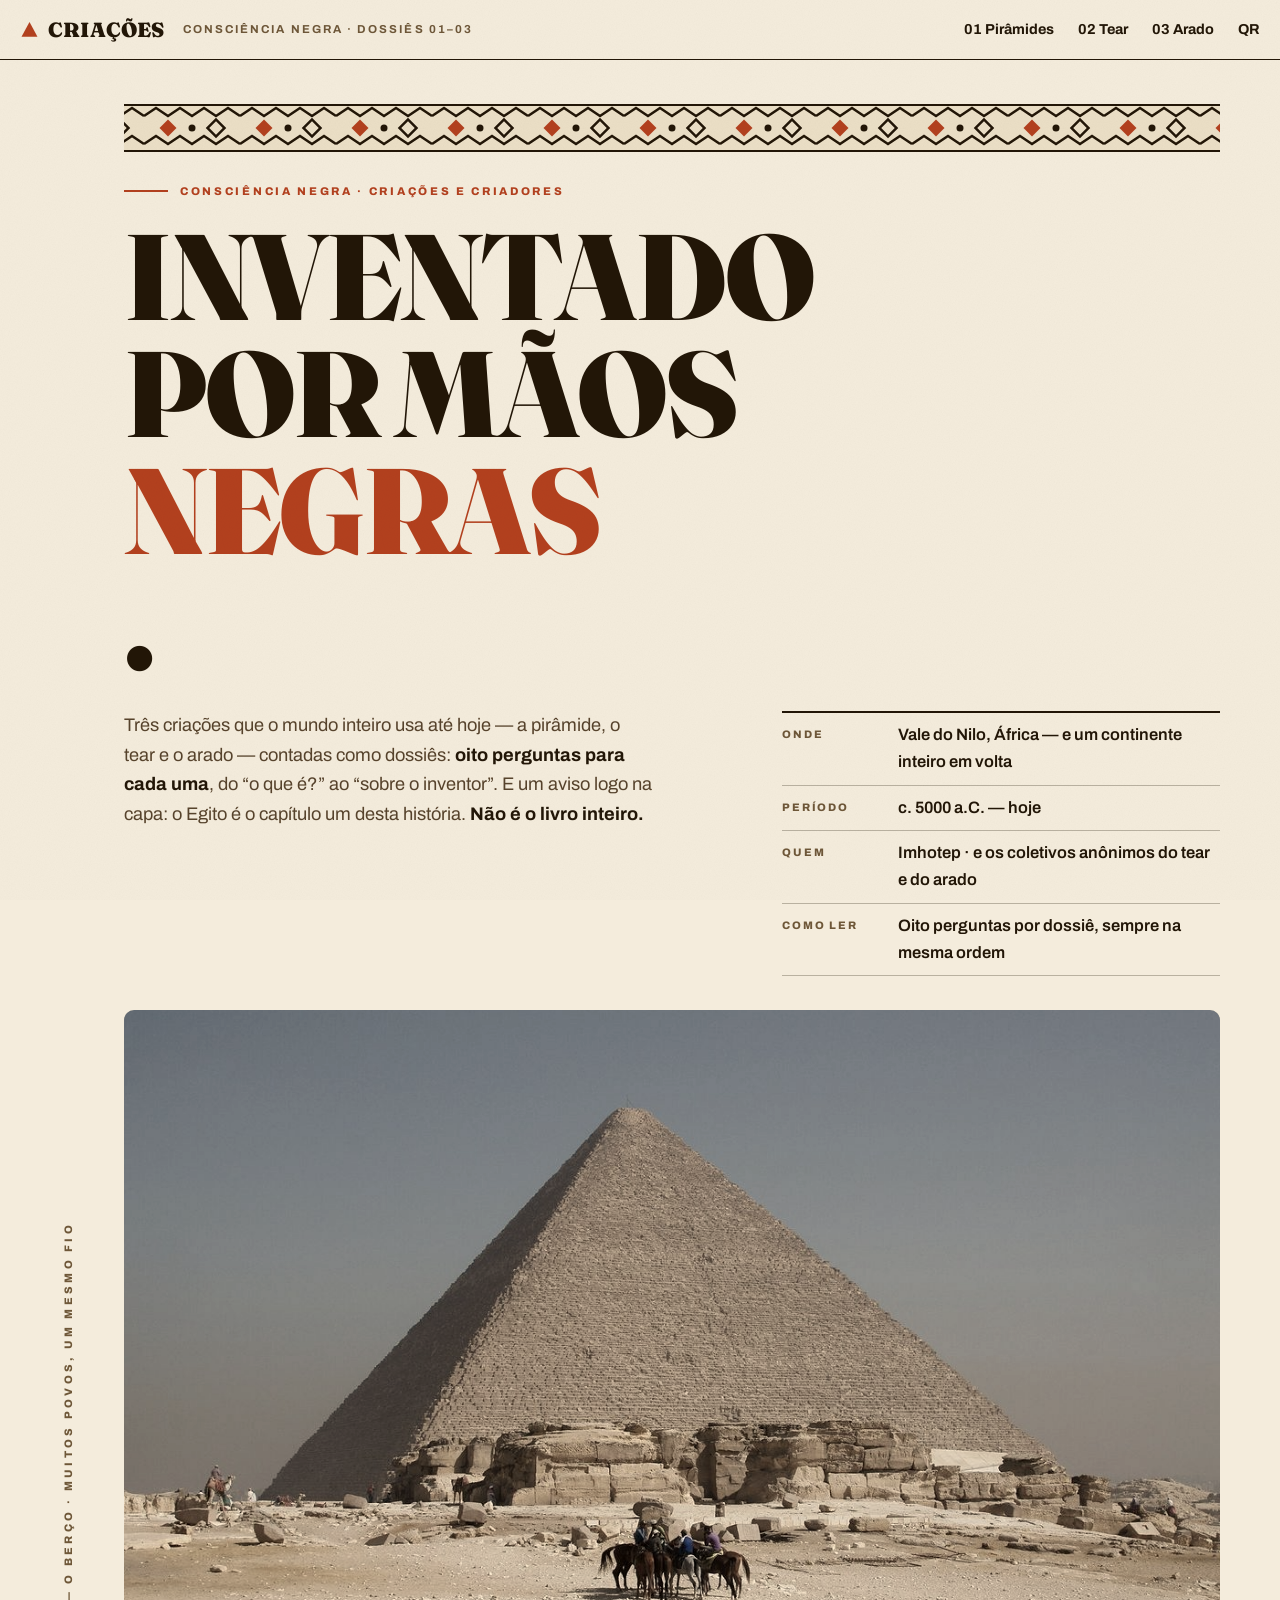
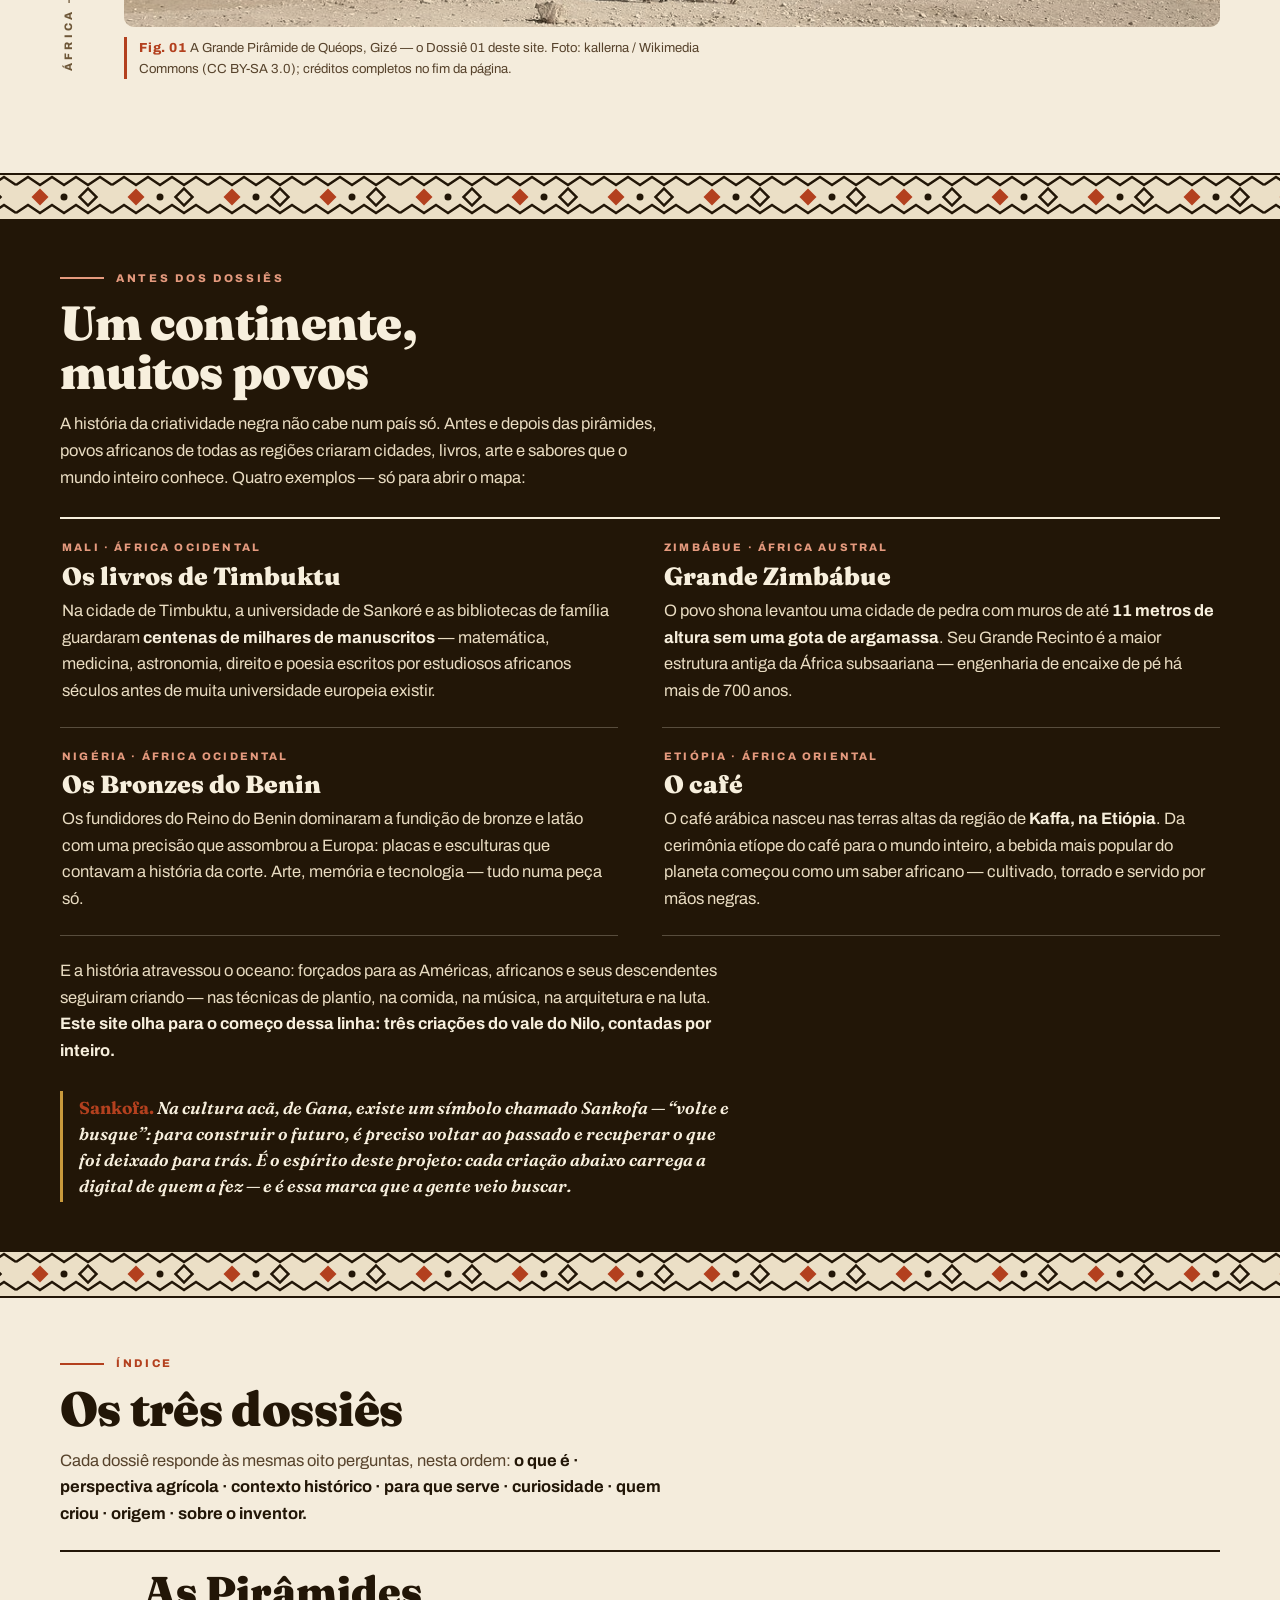
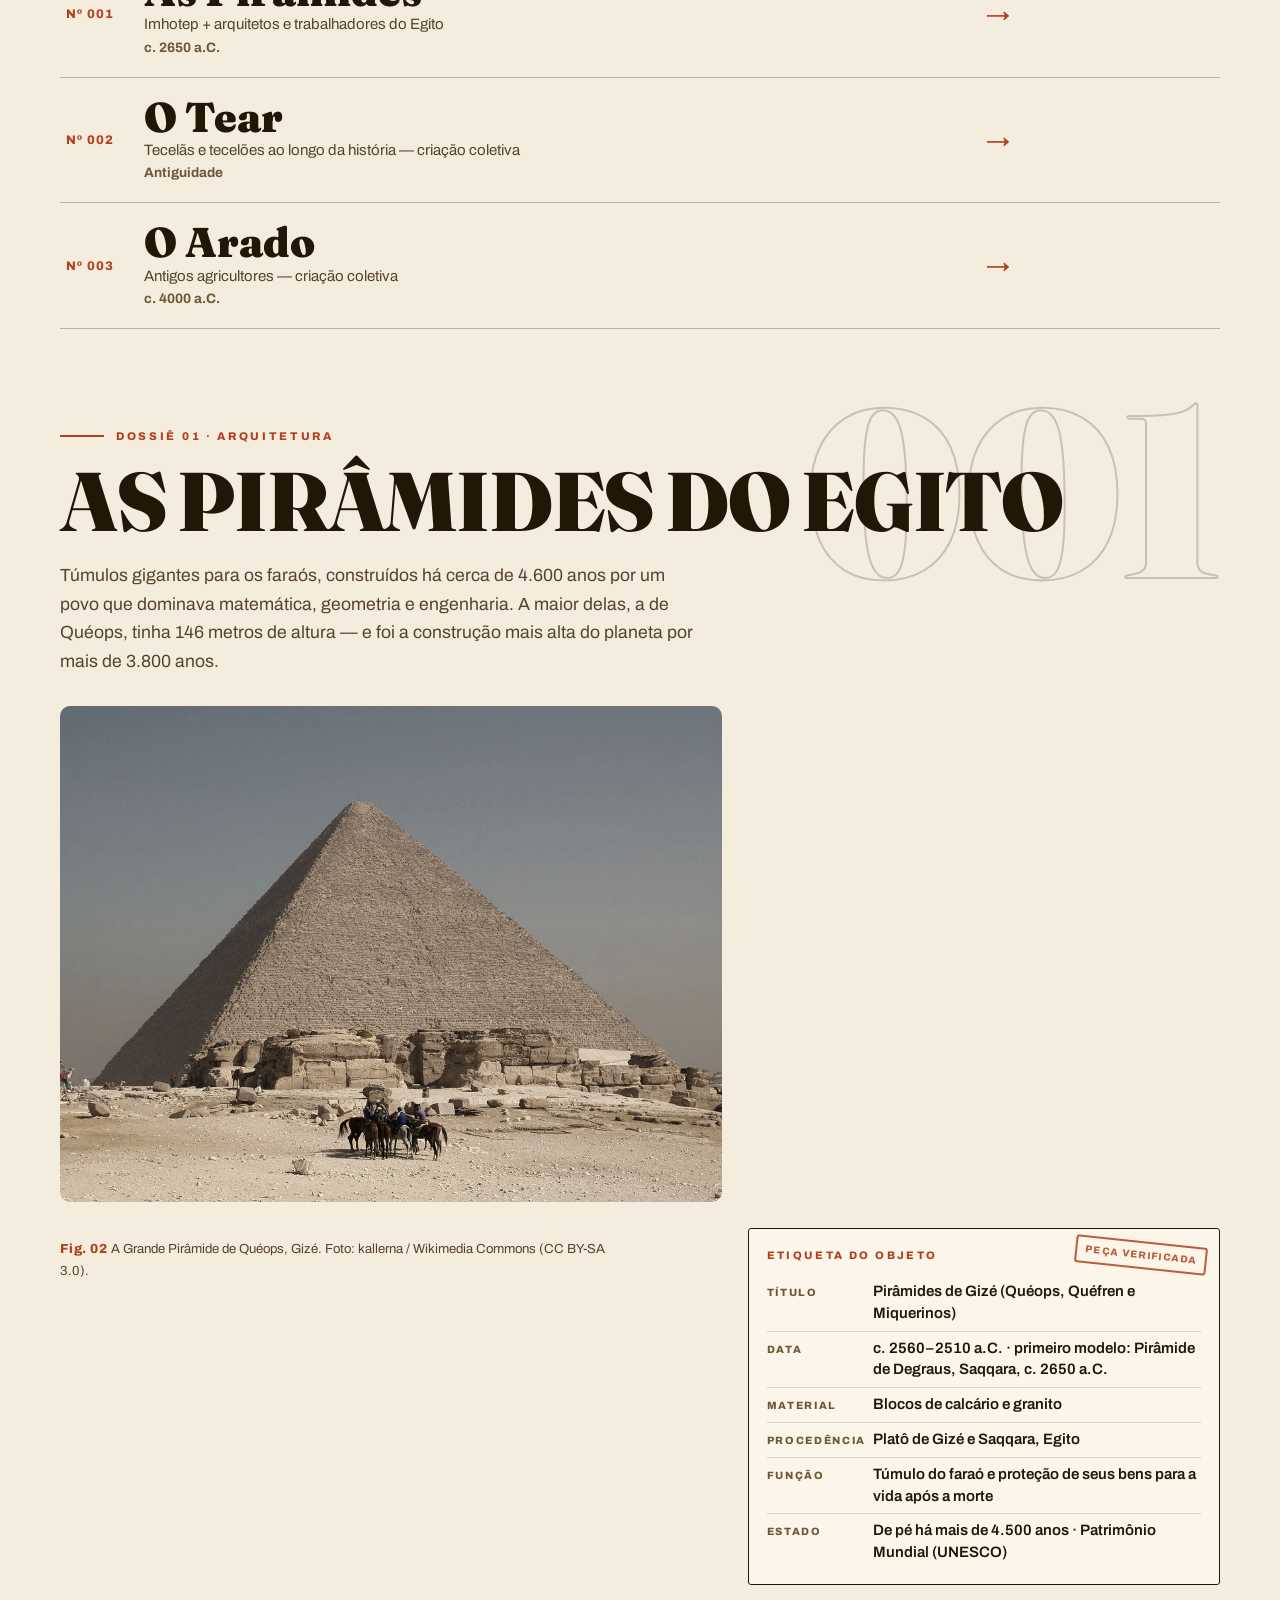
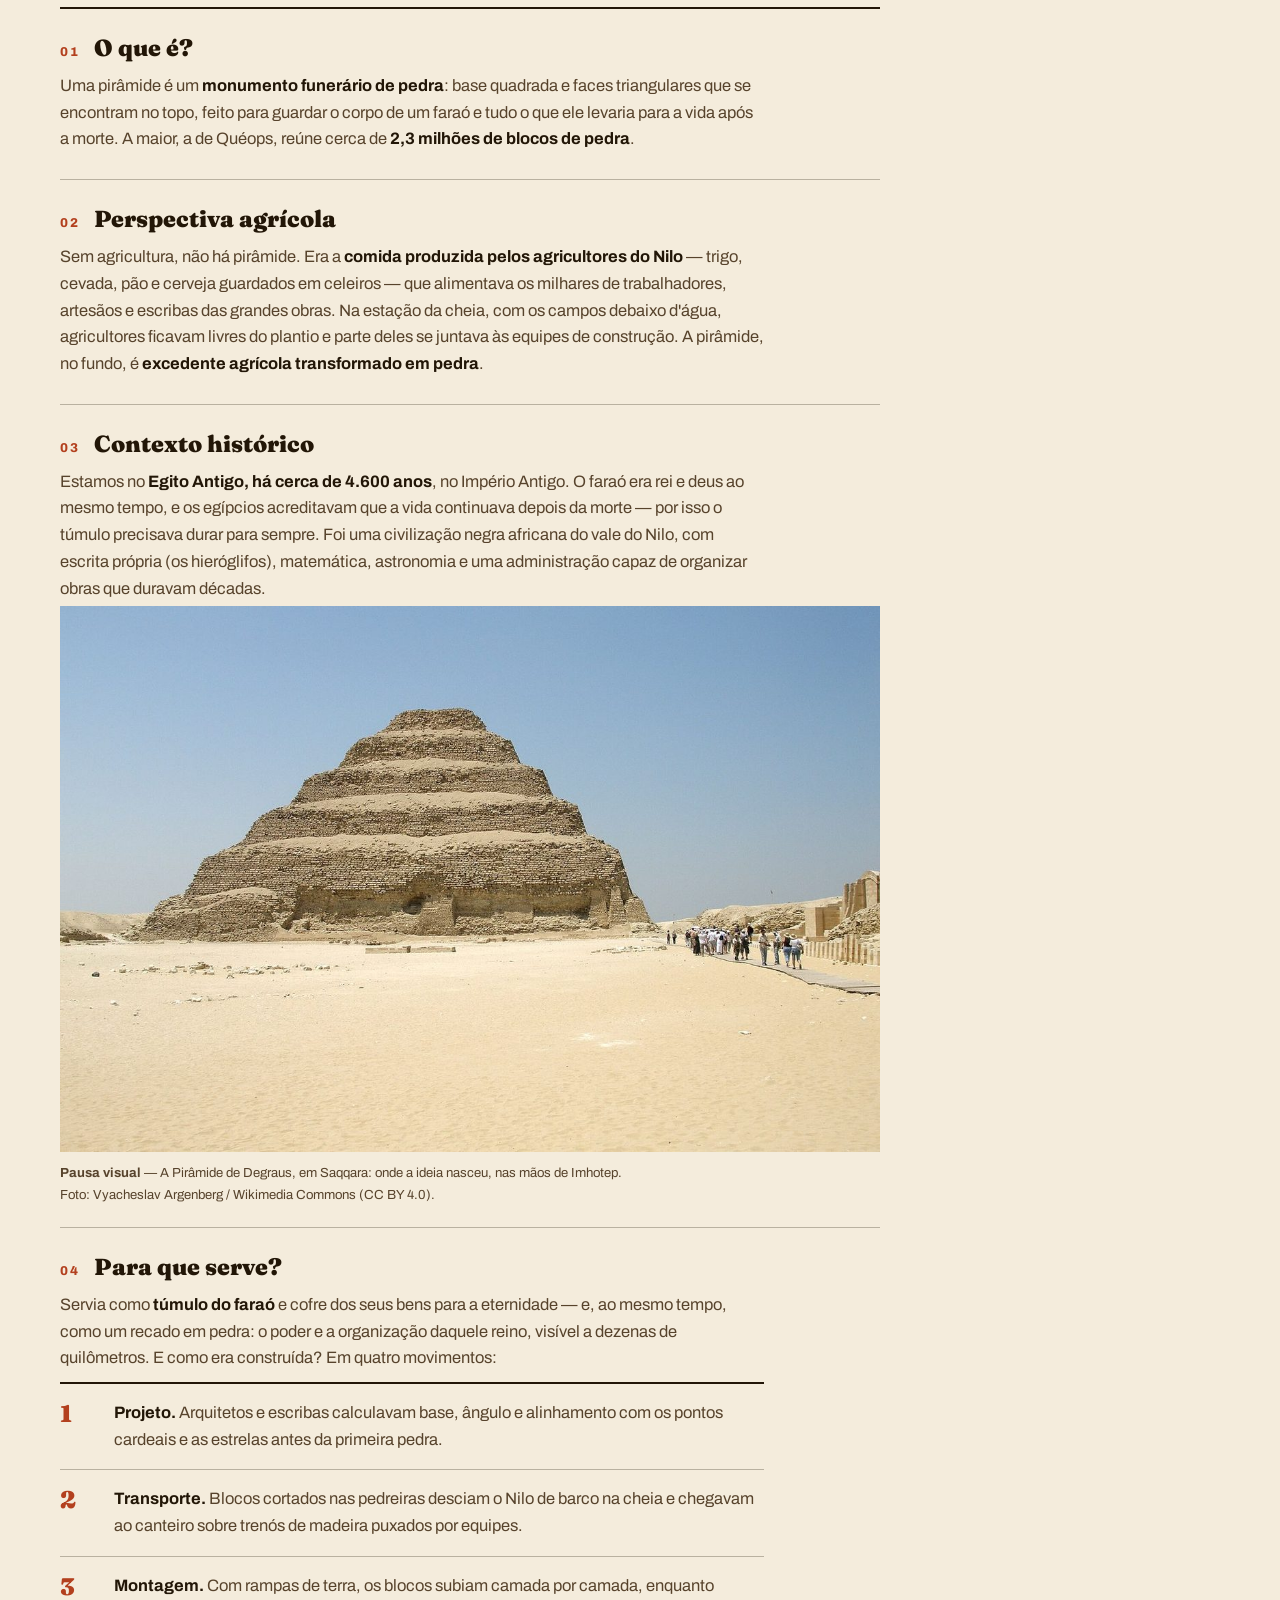
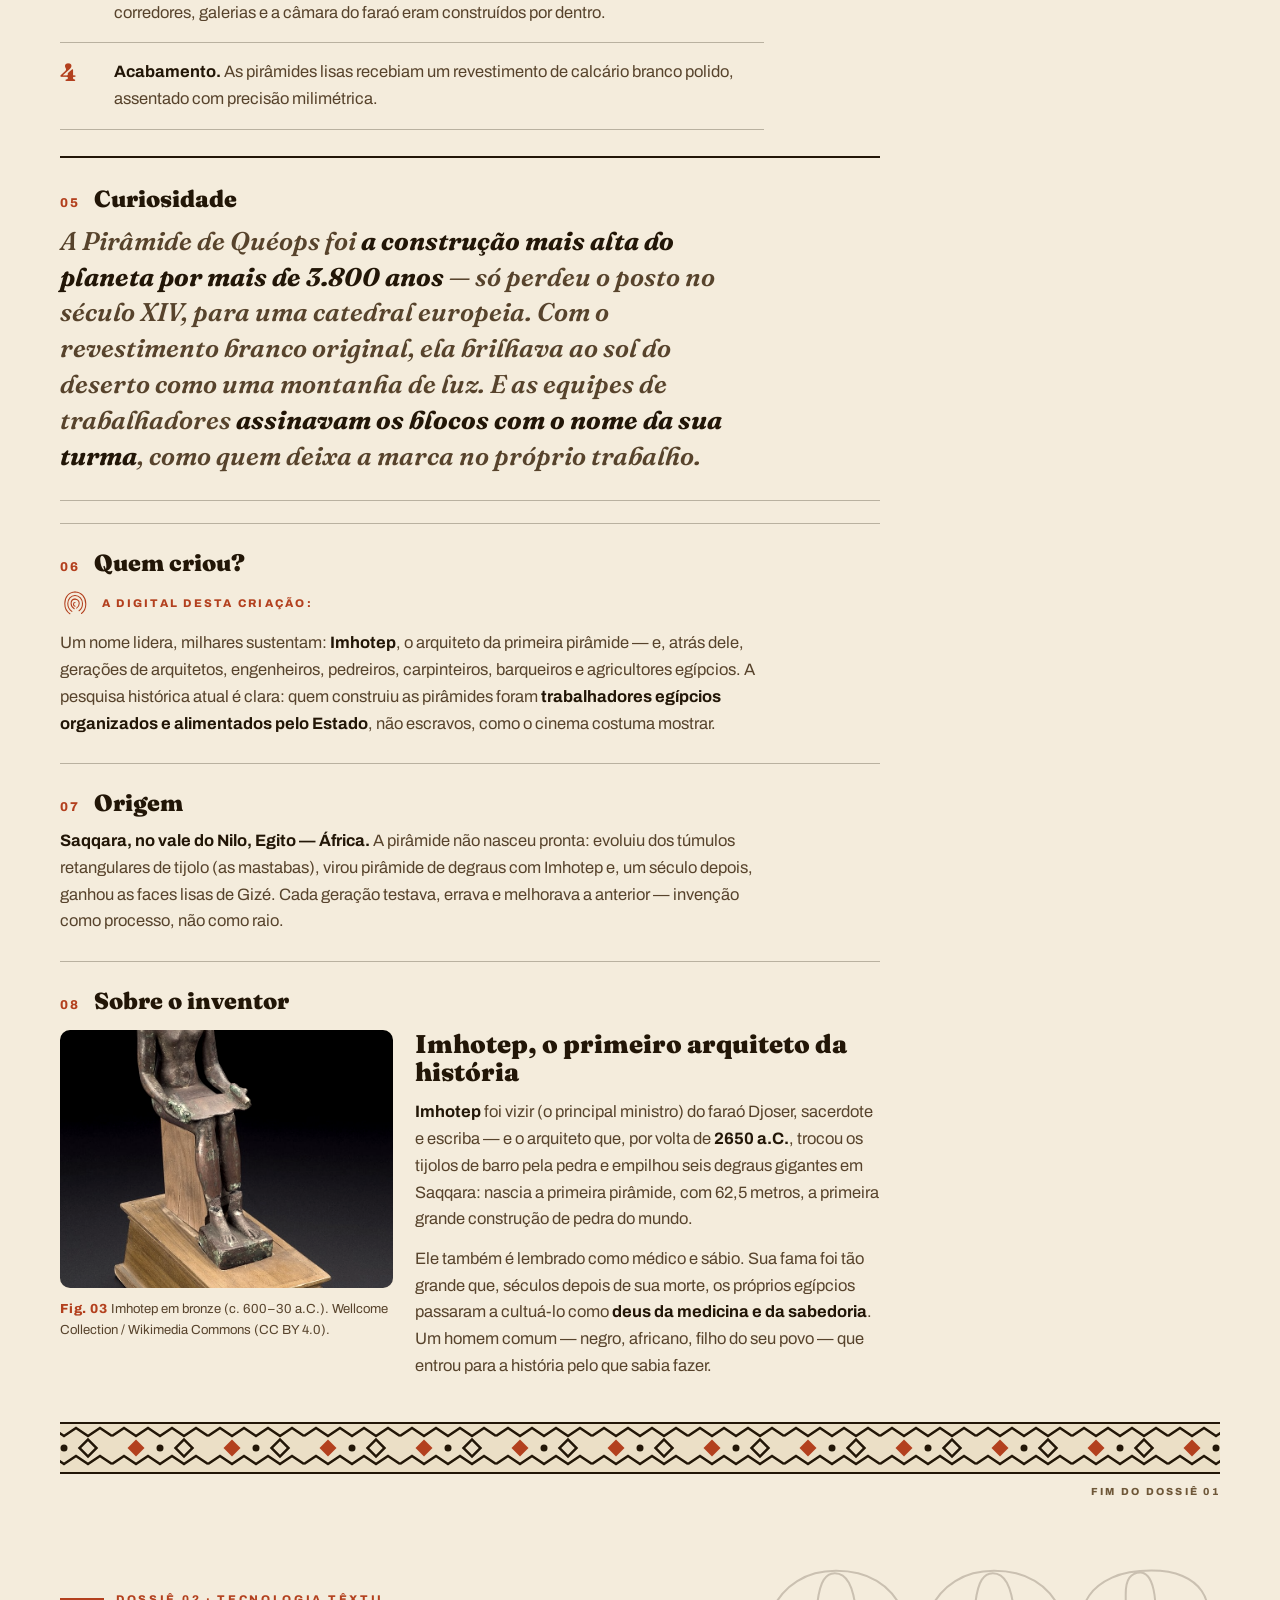
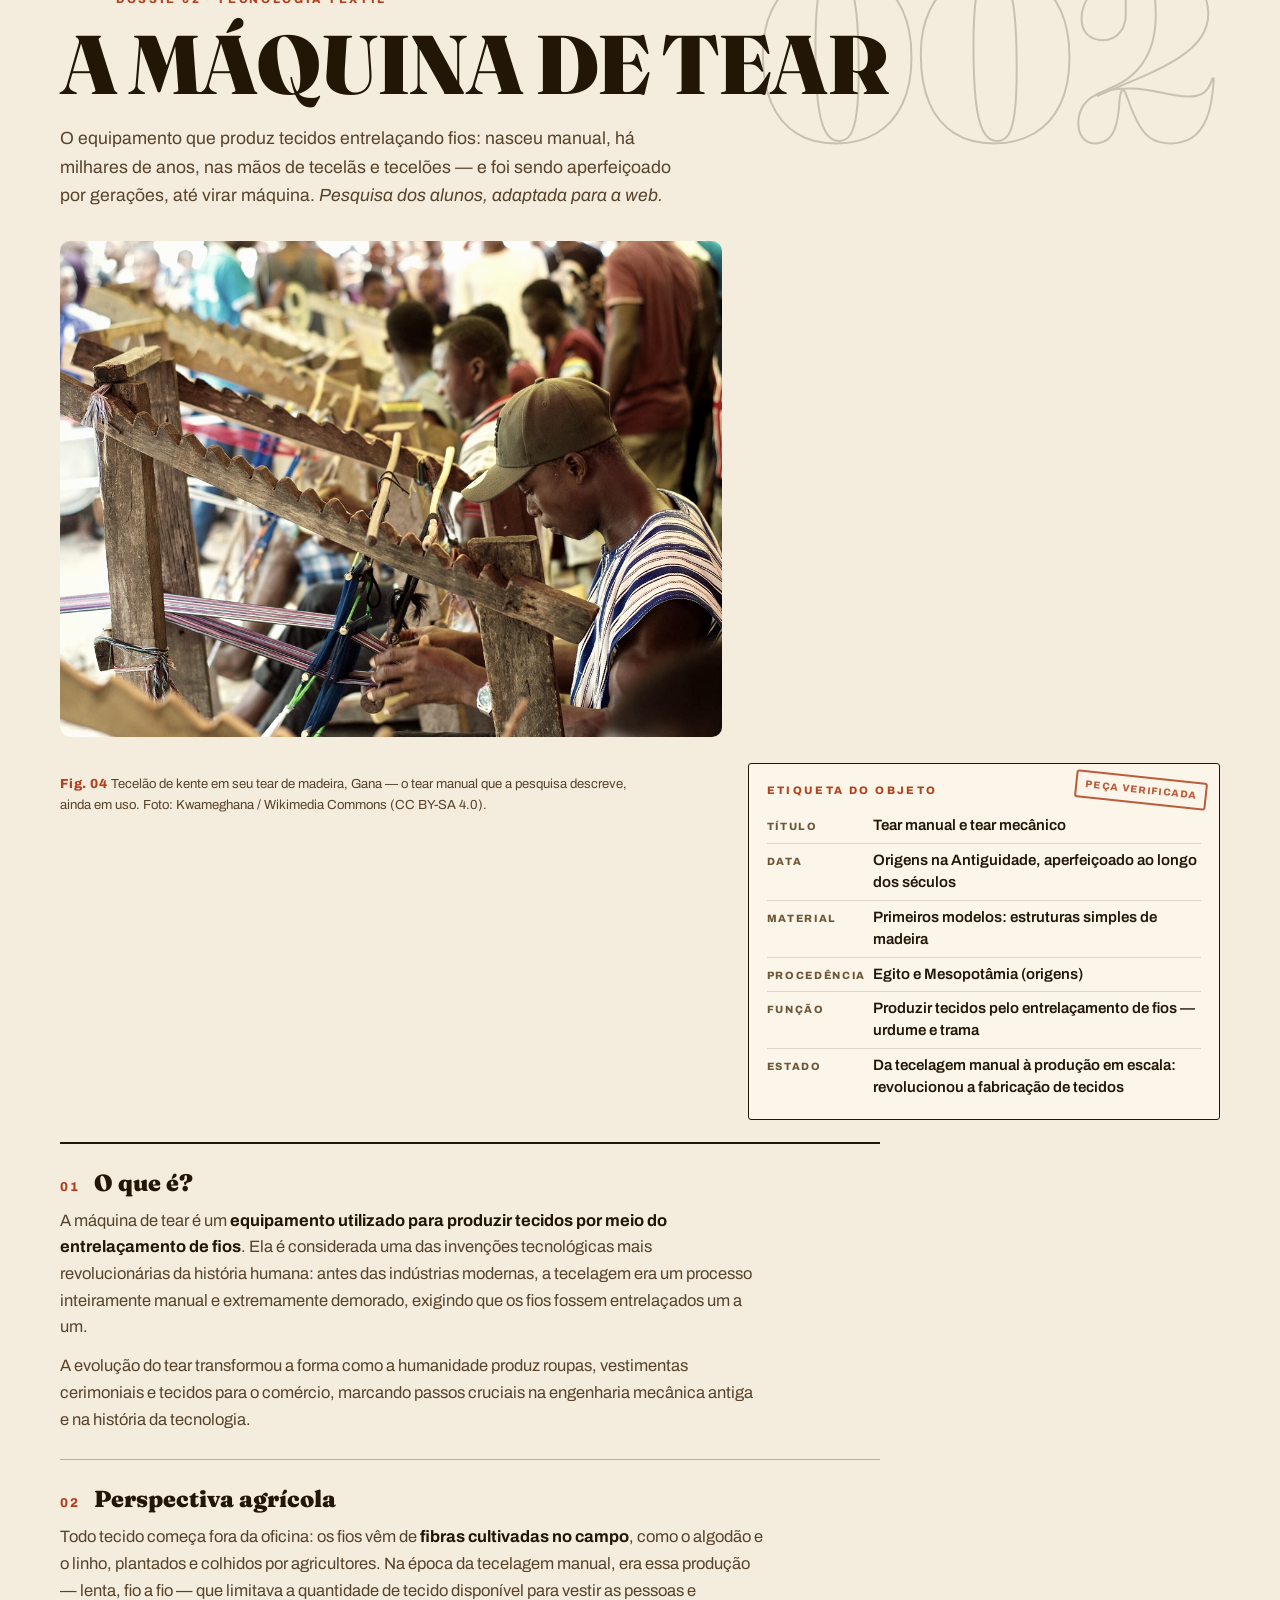
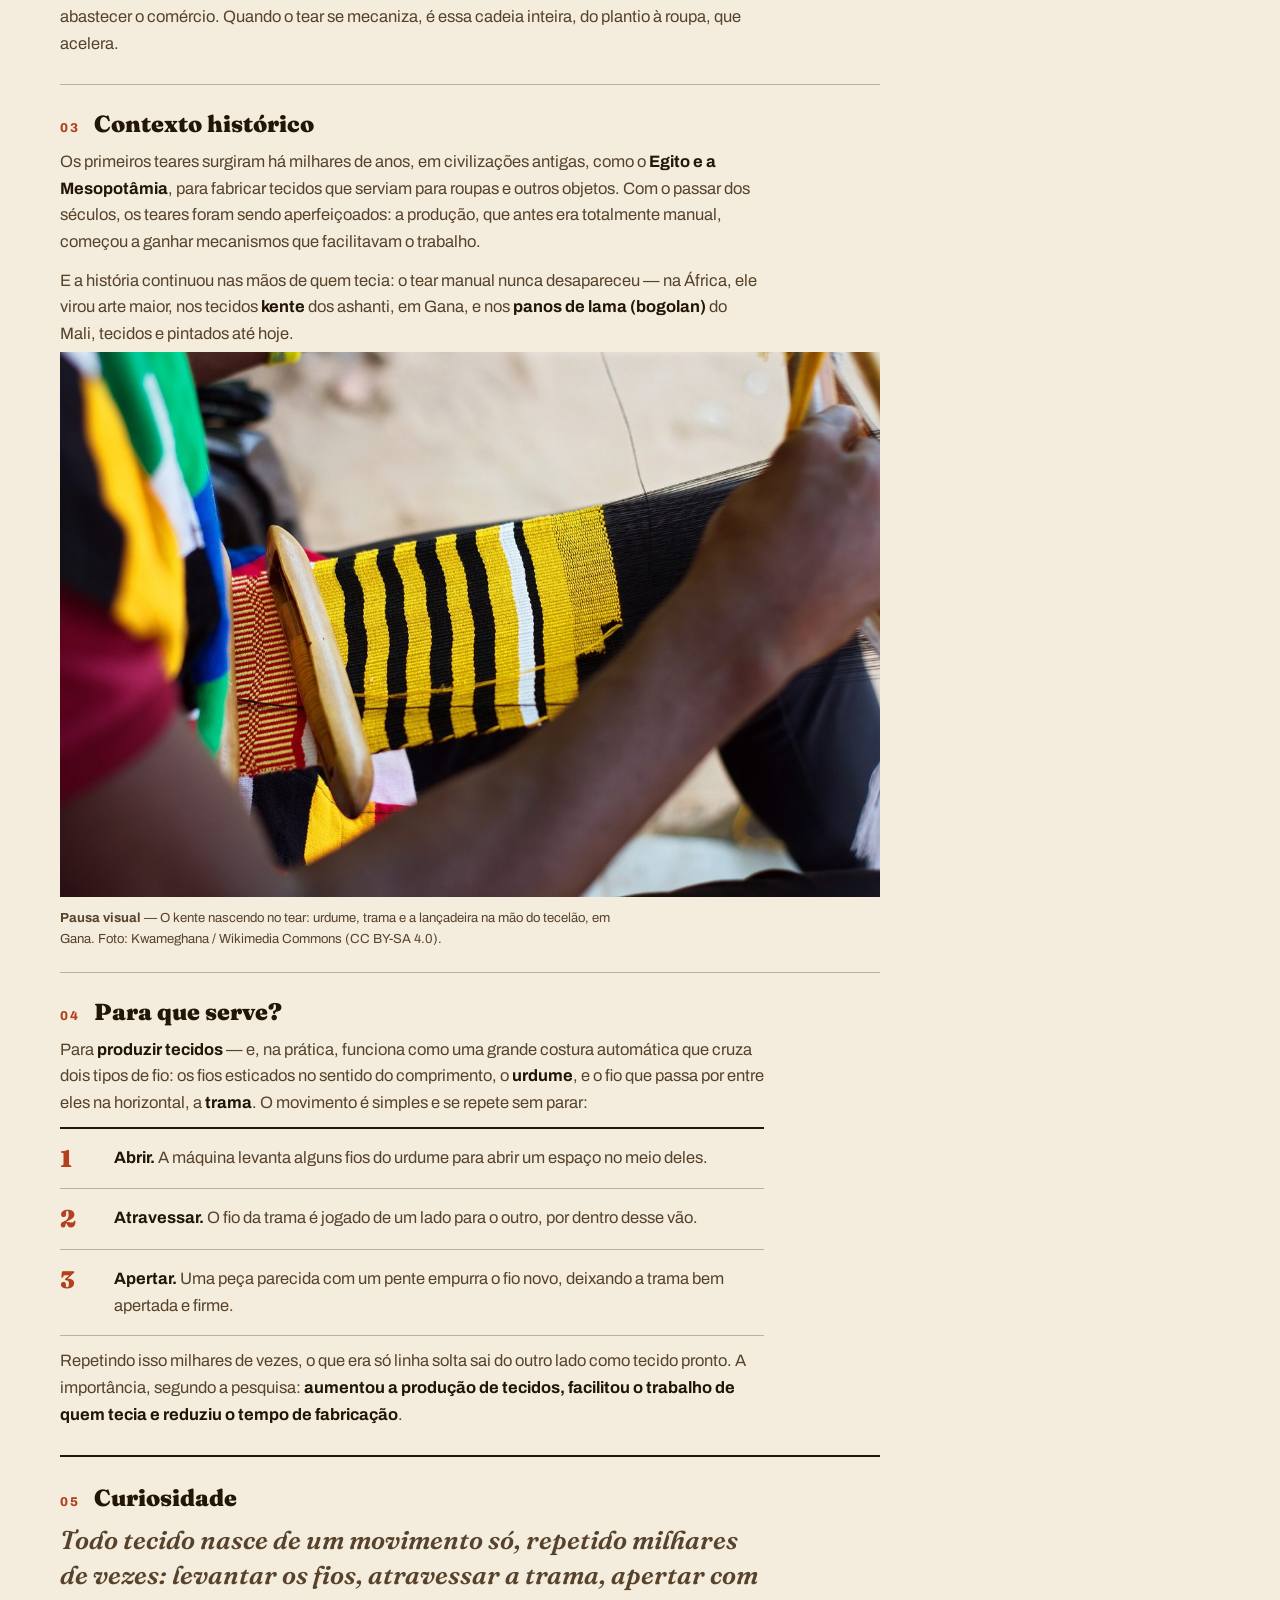
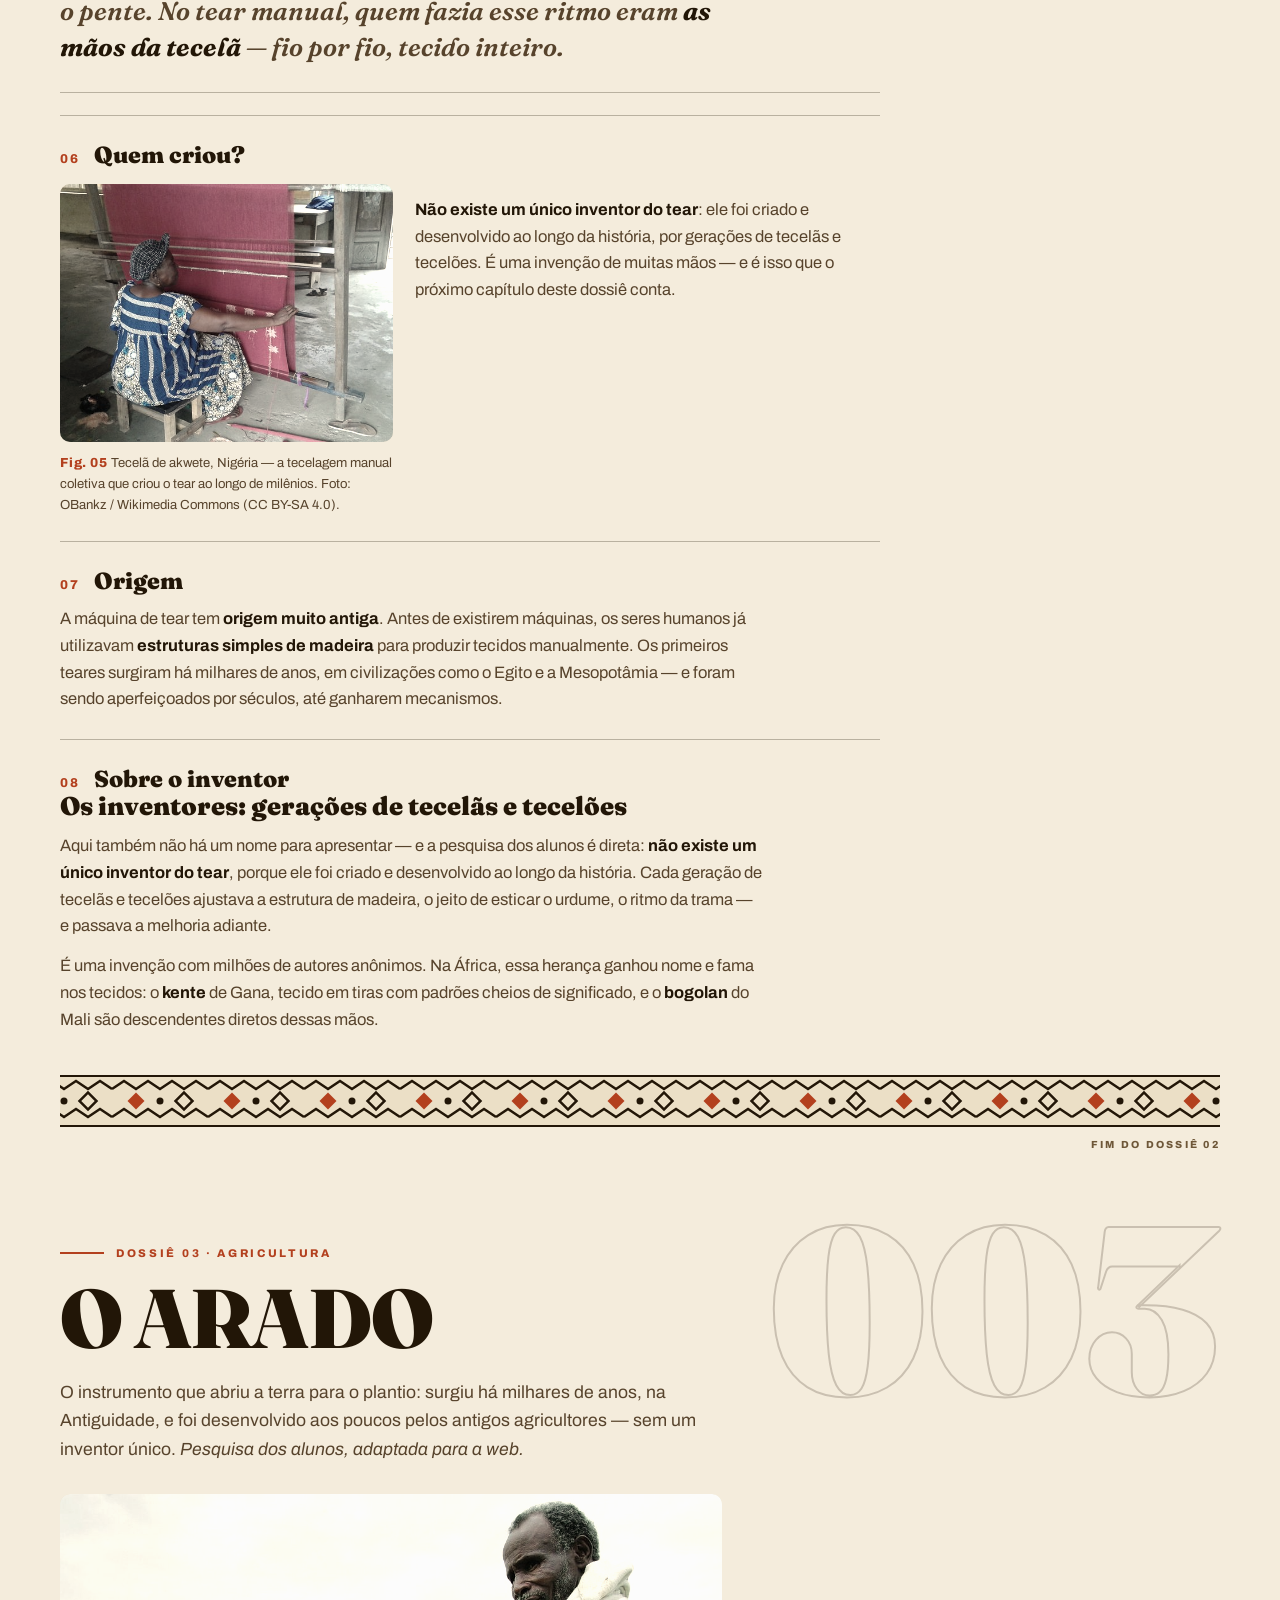
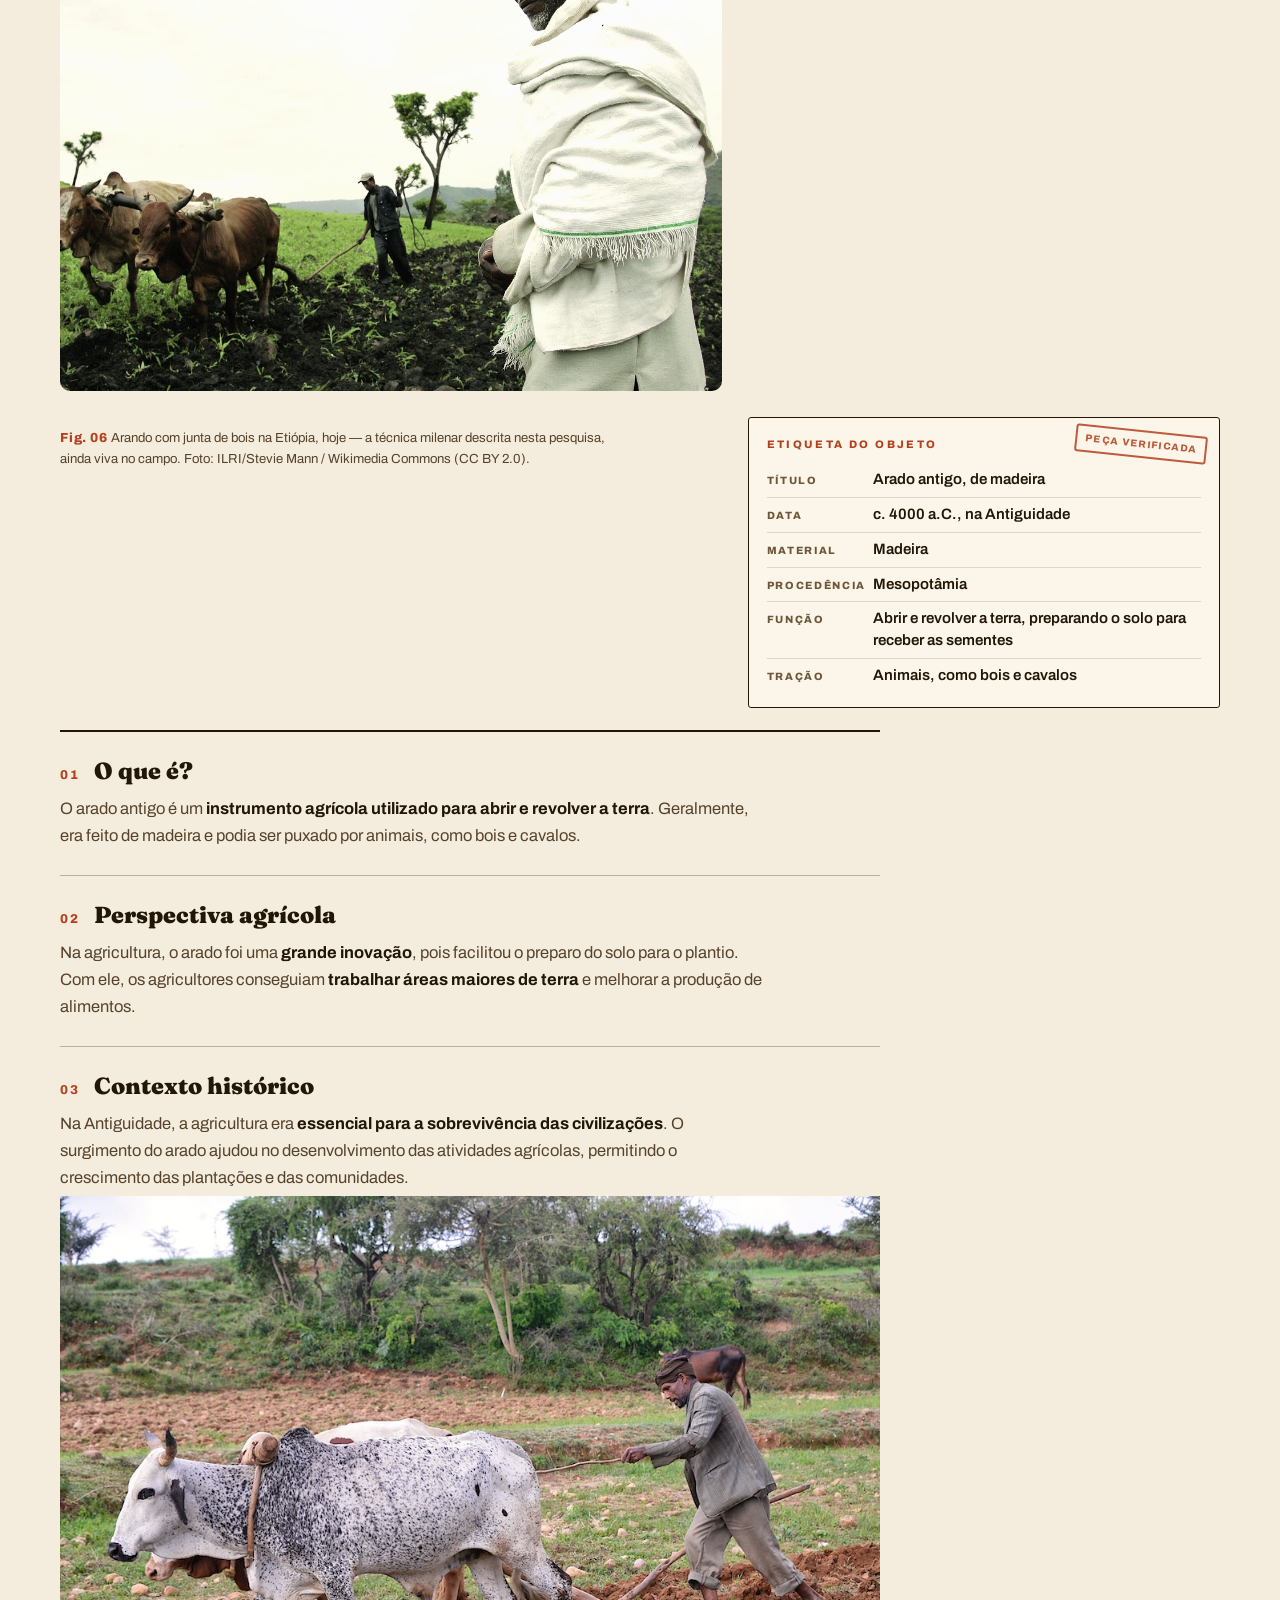
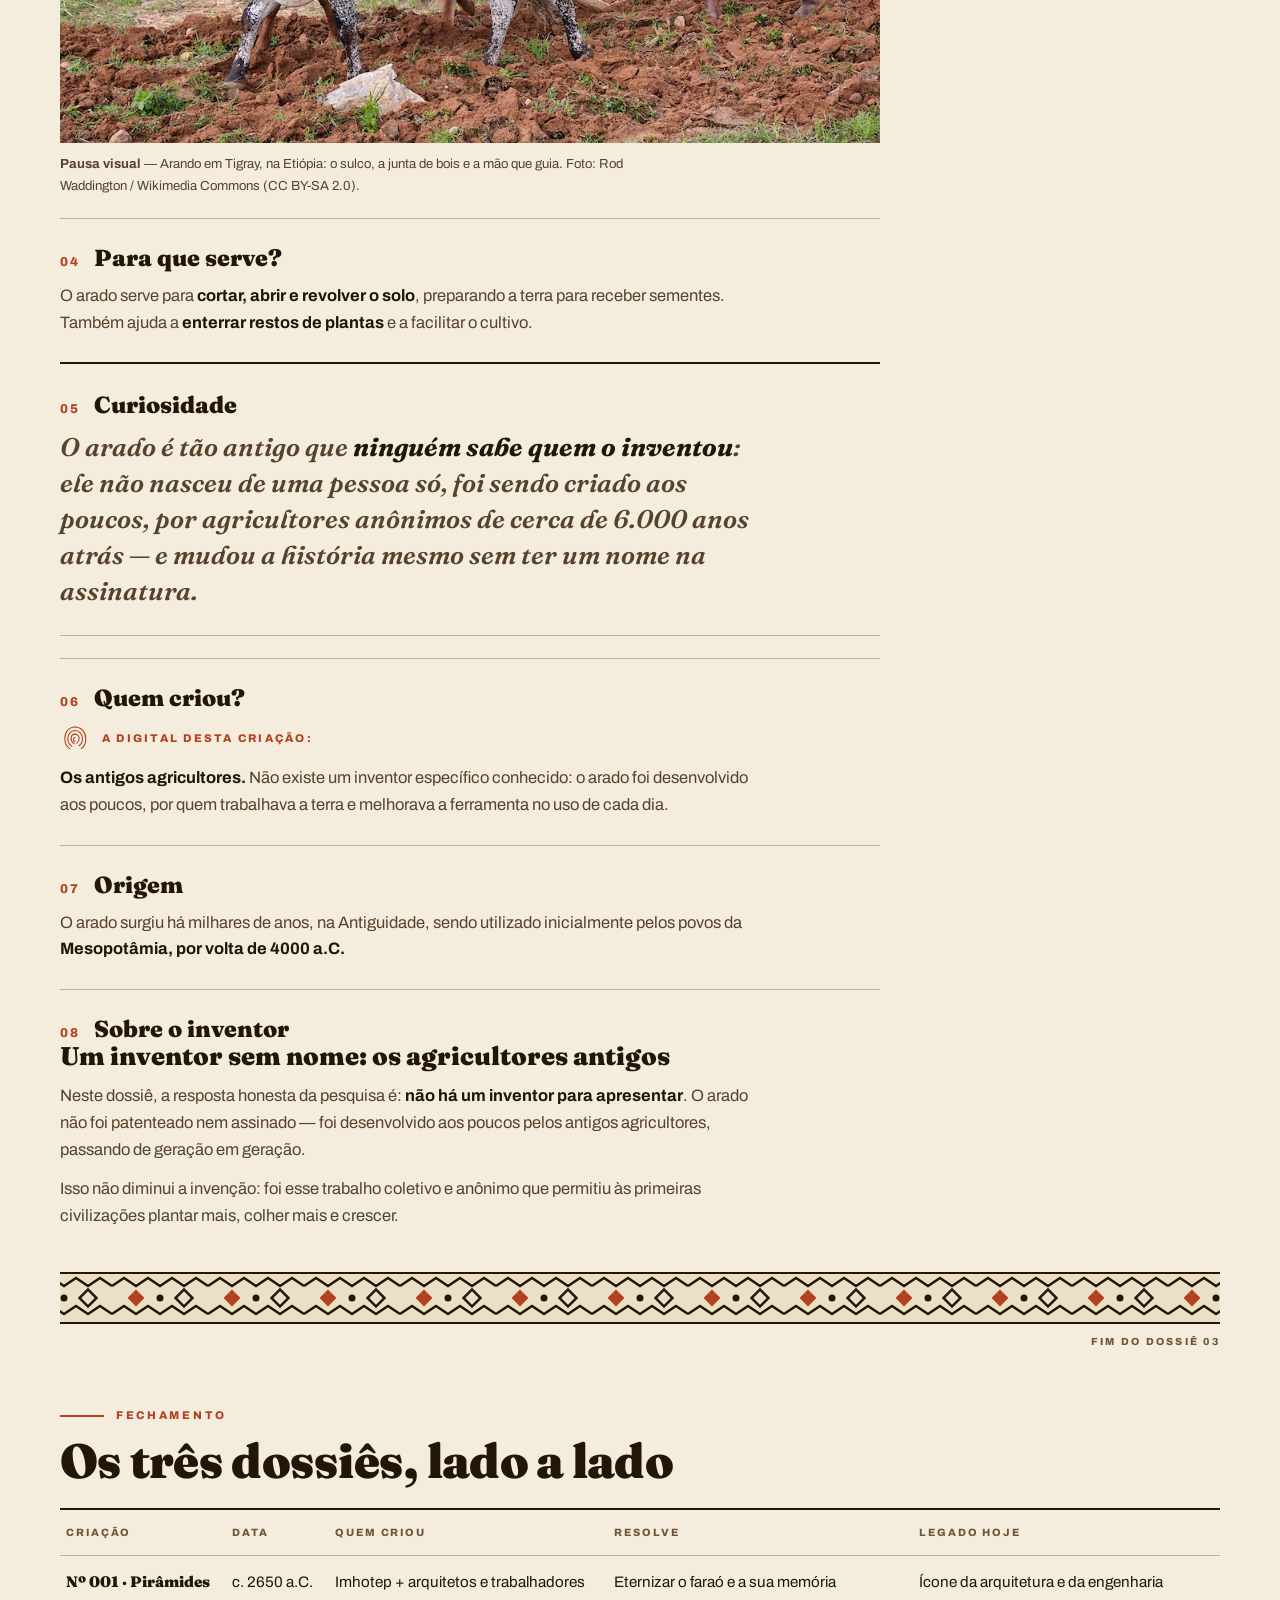
==== commit 20e214b4: "Otimizaçao e melhora do site" ====
--- a/index.html
+++ b/index.html
@@ -4,7 +4,7 @@
 <meta charset="UTF-8">
 <meta name="viewport" content="width=device-width, initial-scale=1.0, viewport-fit=cover">
 <title>CRIAÇÕES — Inventado por mãos negras | Consciência Negra</title>
-<meta name="description" content="Pirâmides, tear e arado: três criações do Egito Antigo apresentadas como peças de catálogo — o que são, como funcionam e quem criou. Projeto escolar Consciência Negra.">
+<meta name="description" content="Pirâmides, tear e arado: três criações africanas contadas em 8 perguntas — o que é, perspectiva agrícola, contexto histórico, para que serve, curiosidade, quem criou, origem e sobre o inventor. Projeto escolar Consciência Negra.">
 <link rel="preconnect" href="https://fonts.googleapis.com">
 <link rel="preconnect" href="https://fonts.gstatic.com" crossorigin>
 <link href="https://fonts.googleapis.com/css2?family=Fraunces:ital,opsz,wght@0,9..144,600;0,9..144,900;1,9..144,600&family=Archivo:wght@400;500;600;700;800&display=swap" rel="stylesheet">
@@ -21,97 +21,133 @@
     <svg class="brand-mark" viewBox="0 0 100 100" aria-hidden="true"><polygon points="50,10 92,88 8,88" fill="currentColor"/></svg>
     CRIAÇÕES
   </a>
-  <p class="topbar-note">Catálogo de criações negras · Nº 001–003</p>
+  <p class="topbar-note">Consciência Negra · Dossiês 01–03</p>
   <nav class="topnav" aria-label="Navegação principal">
-    <a href="#piramides">001 Pirâmides</a>
-    <a href="#tear">002 Tear</a>
-    <a href="#arado">003 Arado</a>
+    <a href="#piramides">01 Pirâmides</a>
+    <a href="#tear">02 Tear</a>
+    <a href="#arado">03 Arado</a>
     <a href="#qr">QR</a>
   </nav>
 </header>
 
 <main id="topo">
 
-  <!-- ================= CAPA / PAINEL DE TÍTULO ================= -->
+  <!-- ================= CAPA ================= -->
   <section class="cover">
-    <p class="cover-side" aria-hidden="true">KEMET — “A TERRA NEGRA”, O NOME QUE OS EGÍPCIOS DAVAM AO PRÓPRIO PAÍS</p>
+    <p class="cover-side" aria-hidden="true">ÁFRICA — O BERÇO · MUITOS POVOS, UM MESMO FIO</p>
     <div class="cover-main">
-      <p class="kicker reveal"><span class="kicker-rule"></span>Consciência Negra · Catálogo de criações · Egito Antigo</p>
+      <div class="textile" aria-hidden="true"></div>
+      <p class="kicker reveal"><span class="kicker-rule"></span>Consciência Negra · Criações e criadores</p>
       <h1 class="cover-title">
         <span class="reveal">Inventado</span>
         <span class="reveal">por mãos</span>
         <span class="reveal accent-word">negras<span class="title-dot">.</span></span>
       </h1>
       <div class="cover-grid">
-        <p class="cover-lead reveal">Três criações que o mundo usa até hoje — a pirâmide, o tear e o arado — catalogadas como peças de museu: o que são, a ficha de objeto, como funcionam e, o mais importante, <strong>quem criou</strong>.</p>
+        <p class="cover-lead reveal">Três criações que o mundo inteiro usa até hoje — a pirâmide, o tear e o arado — contadas como dossiês: <strong>oito perguntas para cada uma</strong>, do “o que é?” ao “sobre o inventor”. E um aviso logo na capa: o Egito é o capítulo um desta história. <strong>Não é o livro inteiro.</strong></p>
         <dl class="cover-meta reveal">
-          <div><dt>Civilização</dt><dd>Egito Antigo — Kemet, África</dd></div>
-          <div><dt>Período coberto</dt><dd>c. 5000 a.C. — hoje</dd></div>
-          <div><dt>Peças no catálogo</dt><dd>3 criações · 3 criadores (1 nome, 2 coletivos)</dd></div>
-          <div><dt>Como ler</dt><dd>De cima para baixo, como os registros de uma parede de tumba</dd></div>
+          <div><dt>Onde</dt><dd>Vale do Nilo, África — e um continente inteiro em volta</dd></div>
+          <div><dt>Período</dt><dd>c. 5000 a.C. — hoje</dd></div>
+          <div><dt>Quem</dt><dd>Imhotep · e os coletivos anônimos do tear e do arado</dd></div>
+          <div><dt>Como ler</dt><dd>Oito perguntas por dossiê, sempre na mesma ordem</dd></div>
         </dl>
       </div>
       <figure class="cover-fig reveal">
         <div class="fig-frame">
-          <img src="assets/img/piramides-gize.jpg" alt="As Grandes Pirâmides de Gizé, no Egito, com um camelo em primeiro plano" fetchpriority="high">
+          <img src="assets/img/capa-gize.jpg" srcset="assets/img/capa-gize-480.jpg 480w, assets/img/capa-gize-800.jpg 800w, assets/img/capa-gize.jpg 1200w" sizes="(max-width: 760px) 100vw, 1160px" alt="A Grande Pirâmide de Quéops, em Gizé, vista de frente, ocupando quase toda a foto, com cavaleiros pequenos ao fundo que mostram a escala do monumento" fetchpriority="high">
         </div>
-        <figcaption><span class="fig-num">Fig. 01</span> Pirâmides de Gizé, Egito — a peça Nº 001 deste catálogo, ainda de pé sobre a sua linha de chão. Foto: Wikimedia Commons (CC BY-SA 4.0); créditos completos no fim da página.</figcaption>
+        <figcaption><span class="fig-num">Fig. 01</span> A Grande Pirâmide de Quéops, Gizé — o Dossiê 01 deste site. Foto: kallerna / Wikimedia Commons (CC BY-SA 3.0); créditos completos no fim da página.</figcaption>
       </figure>
     </div>
   </section>
 
-  <!-- faixa tecida -->
-  <div class="weave" aria-hidden="true"></div>
-
-  <!-- ================= ÍNDICE DO CATÁLOGO ================= -->
+
+  <!-- ================= UM CONTINENTE, MUITOS POVOS ================= -->
+  <div class="darkband">
+  <div class="textile" aria-hidden="true"></div>
+  <section class="peoples" id="continente">
+    <header class="sec-head">
+      <p class="kicker reveal"><span class="kicker-rule"></span>Antes dos dossiês</p>
+      <h2 class="reveal">Um continente,<br>muitos povos</h2>
+      <p class="sec-lead reveal">A história da criatividade negra não cabe num país só. Antes e depois das pirâmides, povos africanos de todas as regiões criaram cidades, livros, arte e sabores que o mundo inteiro conhece. Quatro exemplos — só para abrir o mapa:</p>
+    </header>
+    <div class="peoples-list">
+      <article class="people reveal">
+        <p class="people-place">Mali · África Ocidental</p>
+        <h3>Os livros de Timbuktu</h3>
+        <p>Na cidade de Timbuktu, a universidade de Sankoré e as bibliotecas de família guardaram <strong>centenas de milhares de manuscritos</strong> — matemática, medicina, astronomia, direito e poesia escritos por estudiosos africanos séculos antes de muita universidade europeia existir.</p>
+      </article>
+      <article class="people reveal">
+        <p class="people-place">Zimbábue · África Austral</p>
+        <h3>Grande Zimbábue</h3>
+        <p>O povo shona levantou uma cidade de pedra com muros de até <strong>11 metros de altura sem uma gota de argamassa</strong>. Seu Grande Recinto é a maior estrutura antiga da África subsaariana — engenharia de encaixe de pé há mais de 700 anos.</p>
+      </article>
+      <article class="people reveal">
+        <p class="people-place">Nigéria · África Ocidental</p>
+        <h3>Os Bronzes do Benin</h3>
+        <p>Os fundidores do Reino do Benin dominaram a fundição de bronze e latão com uma precisão que assombrou a Europa: placas e esculturas que contavam a história da corte. Arte, memória e tecnologia — tudo numa peça só.</p>
+      </article>
+      <article class="people reveal">
+        <p class="people-place">Etiópia · África Oriental</p>
+        <h3>O café</h3>
+        <p>O café arábica nasceu nas terras altas da região de <strong>Kaffa, na Etiópia</strong>. Da cerimônia etíope do café para o mundo inteiro, a bebida mais popular do planeta começou como um saber africano — cultivado, torrado e servido por mãos negras.</p>
+      </article>
+    </div>
+    <p class="peoples-note reveal">E a história atravessou o oceano: forçados para as Américas, africanos e seus descendentes seguiram criando — nas técnicas de plantio, na comida, na música, na arquitetura e na luta. <strong>Este site olha para o começo dessa linha: três criações do vale do Nilo, contadas por inteiro.</strong></p>
+    <p class="sankofa reveal"><strong>Sankofa.</strong> Na cultura acã, de Gana, existe um símbolo chamado Sankofa — “volte e busque”: para construir o futuro, é preciso voltar ao passado e recuperar o que foi deixado para trás. É o espírito deste projeto: cada criação abaixo carrega a digital de quem a fez — e é essa marca que a gente veio buscar.</p>
+  </section>
+  <div class="textile" aria-hidden="true"></div>
+  </div>
+
+  <!-- ================= ÍNDICE ================= -->
   <section class="index" id="indice">
     <header class="sec-head">
       <p class="kicker reveal"><span class="kicker-rule"></span>Índice</p>
-      <h2 class="reveal">As peças do catálogo</h2>
+      <h2 class="reveal">Os três dossiês</h2>
+      <p class="sec-lead reveal">Cada dossiê responde às mesmas oito perguntas, nesta ordem: <strong>o que é · perspectiva agrícola · contexto histórico · para que serve · curiosidade · quem criou · origem · sobre o inventor.</strong></p>
     </header>
     <div class="index-list">
       <a class="index-row reveal" href="#piramides">
         <span class="folio">Nº 001</span>
         <span class="index-name">As Pirâmides</span>
-        <span class="index-creator">Imhotep + arquitetos e trabalhadores egípcios</span>
+        <span class="index-creator">Imhotep + arquitetos e trabalhadores do Egito</span>
         <span class="index-date">c. 2650 a.C.</span>
         <span class="index-arrow" aria-hidden="true">→</span>
-        <img class="index-thumb" src="assets/img/piramide-degraus.jpg" alt="" loading="lazy">
+        <img class="index-thumb" src="assets/img/piramide-degraus.jpg" srcset="assets/img/piramide-degraus-480.jpg 480w, assets/img/piramide-degraus-800.jpg 800w, assets/img/piramide-degraus.jpg 1200w" sizes="120px" alt="" loading="lazy">
       </a>
       <a class="index-row reveal" href="#tear">
         <span class="folio">Nº 002</span>
         <span class="index-name">O Tear</span>
-        <span class="index-creator">As tecelãs e os tecelões do Nilo — criação coletiva</span>
-        <span class="index-date">c. 4400 a.C.</span>
+        <span class="index-creator">Tecelãs e tecelões ao longo da história — criação coletiva</span>
+        <span class="index-date">Antiguidade</span>
         <span class="index-arrow" aria-hidden="true">→</span>
-        <img class="index-thumb" src="assets/img/tear-tecelas.jpg" alt="" loading="lazy">
+        <img class="index-thumb" src="assets/img/tear-kente.jpg" srcset="assets/img/tear-kente-480.jpg 480w, assets/img/tear-kente-800.jpg 800w, assets/img/tear-kente.jpg 1200w" sizes="120px" alt="" loading="lazy">
       </a>
       <a class="index-row reveal" href="#arado">
         <span class="folio">Nº 003</span>
         <span class="index-name">O Arado</span>
-        <span class="index-creator">Os agricultores do Nilo — criação coletiva</span>
+        <span class="index-creator">Antigos agricultores — criação coletiva</span>
         <span class="index-date">c. 4000 a.C.</span>
         <span class="index-arrow" aria-hidden="true">→</span>
-        <img class="index-thumb" src="assets/img/arado-sennedjem.jpg" alt="" loading="lazy">
+        <img class="index-thumb" src="assets/img/arado-etiopia.jpg" srcset="assets/img/arado-etiopia-480.jpg 480w, assets/img/arado-etiopia-800.jpg 800w, assets/img/arado-etiopia.jpg 1200w" sizes="120px" alt="" loading="lazy">
       </a>
     </div>
-    <p class="index-note reveal">Toque numa linha para ir à demonstração da peça: ficha de objeto, funcionamento, criador e importância — nesta ordem, como numa visita ao museu.</p>
   </section>
 
-  <!-- ================= REGISTRO I · PIRÂMIDES ================= -->
+  <!-- ================= DOSSIÊ 01 · PIRÂMIDES ================= -->
   <article class="register" id="piramides">
     <header class="reg-head">
       <span class="ghost" aria-hidden="true">001</span>
-      <p class="kicker reveal"><span class="kicker-rule"></span>Registro I · Peça Nº 001 · Arquitetura</p>
+      <p class="kicker reveal"><span class="kicker-rule"></span>Dossiê 01 · Arquitetura</p>
       <h2 class="reg-title reveal">As Pirâmides do Egito</h2>
       <p class="reg-pitch reveal">Túmulos gigantes para os faraós, construídos há cerca de 4.600 anos por um povo que dominava matemática, geometria e engenharia. A maior delas, a de Quéops, tinha 146 metros de altura — e foi a construção mais alta do planeta por mais de 3.800 anos.</p>
     </header>
 
     <figure class="reg-fig reveal">
       <div class="fig-frame">
-        <img src="assets/img/piramides-gize.jpg" alt="As três Grandes Pirâmides de Gizé: Quéops, Quéfren e Miquerinos" loading="lazy">
-      </div>
-      <figcaption><span class="fig-num">Fig. 02</span> Quéops, Quéfren e Miquerinos, Gizé. Foto: Wikimedia Commons (CC BY-SA 4.0).</figcaption>
+        <img src="assets/img/capa-gize.jpg" srcset="assets/img/capa-gize-480.jpg 480w, assets/img/capa-gize-800.jpg 800w, assets/img/capa-gize.jpg 1200w" sizes="(max-width: 760px) 100vw, 1160px" alt="A Grande Pirâmide de Quéops, em Gizé, com as fileiras de blocos de pedra visíveis" loading="lazy">
+      </div>
+      <figcaption><span class="fig-num">Fig. 02</span> A Grande Pirâmide de Quéops, Gizé. Foto: kallerna / Wikimedia Commons (CC BY-SA 3.0).</figcaption>
       <aside class="obj-label">
         <p class="label-head">Etiqueta do objeto</p>
         <dl>
@@ -126,207 +162,280 @@
       </aside>
     </figure>
 
-    <div class="reg-cols">
-      <section class="how reveal">
-        <h3>Como foi construída</h3>
+    <div class="qflow">
+      <section class="qsec reveal">
+        <h3 class="qsec-head"><span class="qnum">01</span>O que é?</h3>
+        <p>Uma pirâmide é um <strong>monumento funerário de pedra</strong>: base quadrada e faces triangulares que se encontram no topo, feito para guardar o corpo de um faraó e tudo o que ele levaria para a vida após a morte. A maior, a de Quéops, reúne cerca de <strong>2,3 milhões de blocos de pedra</strong>.</p>
+      </section>
+
+      <section class="qsec reveal">
+        <h3 class="qsec-head"><span class="qnum">02</span>Perspectiva agrícola</h3>
+        <p>Sem agricultura, não há pirâmide. Era a <strong>comida produzida pelos agricultores do Nilo</strong> — trigo, cevada, pão e cerveja guardados em celeiros — que alimentava os milhares de trabalhadores, artesãos e escribas das grandes obras. Na estação da cheia, com os campos debaixo d'água, agricultores ficavam livres do plantio e parte deles se juntava às equipes de construção. A pirâmide, no fundo, é <strong>excedente agrícola transformado em pedra</strong>.</p>
+      </section>
+
+      <section class="qsec reveal">
+        <h3 class="qsec-head"><span class="qnum">03</span>Contexto histórico</h3>
+        <p>Estamos no <strong>Egito Antigo, há cerca de 4.600 anos</strong>, no Império Antigo. O faraó era rei e deus ao mesmo tempo, e os egípcios acreditavam que a vida continuava depois da morte — por isso o túmulo precisava durar para sempre. Foi uma civilização negra africana do vale do Nilo, com escrita própria (os hieróglifos), matemática, astronomia e uma administração capaz de organizar obras que duravam décadas.</p>
+      </section>
+
+      <figure class="plate reveal">
+        <img src="assets/img/piramide-degraus.jpg" srcset="assets/img/piramide-degraus-480.jpg 480w, assets/img/piramide-degraus-800.jpg 800w, assets/img/piramide-degraus.jpg 1200w" sizes="(max-width: 760px) 100vw, 1160px" alt="A Pirâmide de Degraus de Djoser, em Saqqara, com seus seis andares de pedra" loading="lazy">
+        <figcaption><strong>Pausa visual</strong> — A Pirâmide de Degraus, em Saqqara: onde a ideia nasceu, nas mãos de Imhotep. Foto: Vyacheslav Argenberg / Wikimedia Commons (CC BY 4.0).</figcaption>
+      </figure>
+      <section class="qsec reveal">
+        <h3 class="qsec-head"><span class="qnum">04</span>Para que serve?</h3>
+        <p>Servia como <strong>túmulo do faraó</strong> e cofre dos seus bens para a eternidade — e, ao mesmo tempo, como um recado em pedra: o poder e a organização daquele reino, visível a dezenas de quilômetros. E como era construída? Em quatro movimentos:</p>
         <ol class="furrows">
-          <li><span class="furrow-num">1</span><p><strong>Tudo começava no papel — ou melhor, no papiro.</strong> Antes de mover uma única pedra, arquitetos e escribas planejavam a obra inteira: o tamanho da base, o ângulo das faces e o alinhamento com os pontos cardeais e com as estrelas. Era esse cálculo, feito com matemática e geometria, que garantia que milhões de blocos se encaixassem no final formando uma pirâmide perfeita.</p></li>
-          <li><span class="furrow-num">2</span><p><strong>As pedras viajavam pelo rio.</strong> Os blocos eram cortados nas pedreiras com ferramentas de cobre e pedra dura. Os mais pesados chegavam ao canteiro de barco, descendo o Nilo na época da cheia, quando a água ficava mais perto da obra; no trecho final, eram arrastados sobre trenós de madeira, com equipes puxando em ritmo organizado — há pinturas egípcias que mostram até água sendo jogada na areia para o trenó deslizar melhor.</p></li>
-          <li><span class="furrow-num">3</span><p><strong>A pirâmide subia camada por camada.</strong> Com a ajuda de rampas de terra e tijolos, as equipes erguiam os blocos nível por nível, conferindo o alinhamento a cada etapa. Por dentro, iam sendo construídos ao mesmo tempo os corredores, as galerias e a câmara onde o faraó seria sepultado com seus tesouros. Nada ali era improviso: era uma linha de produção com milhares de trabalhadores especializados.</p></li>
-          <li><span class="furrow-num">4</span><p><strong>O acabamento fazia a pirâmide brilhar.</strong> Nas pirâmides de faces lisas, como as de Gizé, a estrutura era revestida por fora com blocos de calcário branco bem polido, assentados com tanta precisão que quase não se vê a junta entre eles. Ao sol do deserto, a pirâmide pronta reluzia como uma montanha de luz — era para ser vista de muito longe, e para durar para sempre. Durou: mais de 4.500 anos depois, ela continua lá.</p></li>
+          <li><span class="furrow-num">1</span><p><strong>Projeto.</strong> Arquitetos e escribas calculavam base, ângulo e alinhamento com os pontos cardeais e as estrelas antes da primeira pedra.</p></li>
+          <li><span class="furrow-num">2</span><p><strong>Transporte.</strong> Blocos cortados nas pedreiras desciam o Nilo de barco na cheia e chegavam ao canteiro sobre trenós de madeira puxados por equipes.</p></li>
+          <li><span class="furrow-num">3</span><p><strong>Montagem.</strong> Com rampas de terra, os blocos subiam camada por camada, enquanto corredores, galerias e a câmara do faraó eram construídos por dentro.</p></li>
+          <li><span class="furrow-num">4</span><p><strong>Acabamento.</strong> As pirâmides lisas recebiam um revestimento de calcário branco polido, assentado com precisão milimétrica.</p></li>
         </ol>
       </section>
 
-      <section class="creator reveal">
-        <p class="kicker"><span class="kicker-rule"></span>Quem criou</p>
-        <div class="cartouche-wrap">
-          <span class="cartouche"><span class="cartouche-name">IMHOTEP</span><span class="cartouche-bar" aria-hidden="true"></span></span>
-          <p class="cartouche-note">O nome dentro do anel: na escrita egípcia, o <em>cartucho</em> (shenu) envolvia e protegia o nome de uma pessoa — proteger o nome era proteger a própria pessoa.</p>
-        </div>
-        <h3>O primeiro arquiteto da história</h3>
-        <div class="creator-flex">
-          <figure class="creator-fig">
+      <section class="qsec curio reveal">
+        <h3 class="qsec-head"><span class="qnum">05</span>Curiosidade</h3>
+        <p class="curio-text">A Pirâmide de Quéops foi <strong>a construção mais alta do planeta por mais de 3.800 anos</strong> — só perdeu o posto no século XIV, para uma catedral europeia. Com o revestimento branco original, ela brilhava ao sol do deserto como uma montanha de luz. E as equipes de trabalhadores <strong>assinavam os blocos com o nome da sua turma</strong>, como quem deixa a marca no próprio trabalho.</p>
+      </section>
+
+      <section class="qsec reveal">
+        <h3 class="qsec-head"><span class="qnum">06</span>Quem criou?</h3>
+        <p class="sig-line"><svg class="sig" viewBox="0 0 200 200" aria-hidden="true" fill="none" stroke="currentColor" stroke-width="7" stroke-linecap="round"><path d="M100 26C60 26 32 60 32 104c0 30 13 55 34 68"/><path d="M100 26c42 0 72 36 72 80 0 27-11 50-29 64"/><path d="M100 50c-27 0-48 25-48 54 0 23 11 42 27 52"/><path d="M100 50c29 0 50 25 50 54 0 21-9 38-23 48"/><path d="M100 74c-16 0-26 13-26 30 0 15 8 27 21 34"/><path d="M100 74c17 0 28 14 28 30 0 13-7 24-17 30"/><path d="M100 97c-6 0-10 5-10 11s4 12 10 14"/></svg><span>A digital desta criação:</span></p>
+        <p>Um nome lidera, milhares sustentam: <strong>Imhotep</strong>, o arquiteto da primeira pirâmide — e, atrás dele, gerações de arquitetos, engenheiros, pedreiros, carpinteiros, barqueiros e agricultores egípcios. A pesquisa histórica atual é clara: quem construiu as pirâmides foram <strong>trabalhadores egípcios organizados e alimentados pelo Estado</strong>, não escravos, como o cinema costuma mostrar.</p>
+      </section>
+
+      <section class="qsec reveal">
+        <h3 class="qsec-head"><span class="qnum">07</span>Origem</h3>
+        <p><strong>Saqqara, no vale do Nilo, Egito — África.</strong> A pirâmide não nasceu pronta: evoluiu dos túmulos retangulares de tijolo (as mastabas), virou pirâmide de degraus com Imhotep e, um século depois, ganhou as faces lisas de Gizé. Cada geração testava, errava e melhorava a anterior — invenção como processo, não como raio.</p>
+      </section>
+
+      <section class="qsec reveal">
+        <h3 class="qsec-head"><span class="qnum">08</span>Sobre o inventor</h3>
+        <div class="inventor-flex">
+          <figure class="inventor-fig">
             <div class="fig-frame">
-              <img src="assets/img/imhotep.jpg" alt="Estatueta de bronze de Imhotep sentado, segurando um rolo de papiro" loading="lazy">
+              <img src="assets/img/imhotep.jpg" srcset="assets/img/imhotep-480.jpg 480w, assets/img/imhotep.jpg 1200w" sizes="(max-width: 760px) 100vw, 520px" alt="Estatueta de bronze de Imhotep sentado, segurando um rolo de papiro" loading="lazy">
             </div>
             <figcaption><span class="fig-num">Fig. 03</span> Imhotep em bronze (c. 600–30 a.C.). Wellcome Collection / Wikimedia Commons (CC BY 4.0).</figcaption>
           </figure>
-          <div class="creator-text">
-            <p>As pirâmides não nasceram de uma pessoa só: foram desenvolvidas ao longo de gerações por arquitetos, engenheiros e milhares de trabalhadores egípcios. Mas um nome se destaca — <strong>Imhotep</strong>, vizir e arquiteto do faraó Djoser.</p>
-            <p>Por volta de 2650 a.C., em Saqqara, ele trocou os tijolos de barro pela <strong>pedra</strong> e empilhou seis degraus gigantes: nascia a primeira pirâmide, com 62,5 metros — a primeira grande construção de pedra do mundo. Depois dele, os egípcios aperfeiçoaram a técnica até as pirâmides lisas de Gizé.</p>
-            <p>Imhotep também foi sacerdote e é lembrado como médico e sábio. De tão admirado, séculos depois passou a ser cultuado como deus da medicina e da sabedoria — um homem comum, negro e africano, que virou lenda pela própria inteligência.</p>
+          <div class="inventor-text">
+            <h4>Imhotep, o primeiro arquiteto da história</h4>
+            <p><strong>Imhotep</strong> foi vizir (o principal ministro) do faraó Djoser, sacerdote e escriba — e o arquiteto que, por volta de <strong>2650 a.C.</strong>, trocou os tijolos de barro pela pedra e empilhou seis degraus gigantes em Saqqara: nascia a primeira pirâmide, com 62,5 metros, a primeira grande construção de pedra do mundo.</p>
+            <p>Ele também é lembrado como médico e sábio. Sua fama foi tão grande que, séculos depois de sua morte, os próprios egípcios passaram a cultuá-lo como <strong>deus da medicina e da sabedoria</strong>. Um homem comum — negro, africano, filho do seu povo — que entrou para a história pelo que sabia fazer.</p>
           </div>
         </div>
       </section>
     </div>
-
-    <blockquote class="impact reveal">
-      <p>As pirâmides provam que, milhares de anos antes da Europa medieval, uma civilização negra africana já dominava ciência, organização e construção em escala monumental.</p>
-      <cite>Por que esta peça importa — nota do catálogo</cite>
-    </blockquote>
-    <div class="groundline" aria-hidden="true"><span>Linha de chão · fim do Registro I</span></div>
+    <div class="groundline" aria-hidden="true"><span>Fim do Dossiê 01</span></div>
   </article>
 
-  <div class="weave" aria-hidden="true"></div>
-
-  <!-- ================= REGISTRO II · TEAR ================= -->
+
+  <!-- ================= DOSSIÊ 02 · TEAR ================= -->
   <article class="register" id="tear">
     <header class="reg-head">
       <span class="ghost" aria-hidden="true">002</span>
-      <p class="kicker reveal"><span class="kicker-rule"></span>Registro II · Peça Nº 002 · Tecnologia têxtil</p>
-      <h2 class="reg-title reveal">O Tear</h2>
-      <p class="reg-pitch reveal">Antes de existirem fábricas, roupas, velas de barco e mortalhas nasceram fio a fio, entrelaçados à mão. O registro mais antigo de um tear aparece no Egito, por volta de 4400 a.C. — e a lógica dele é a mesma de todo tecido feito até hoje: dois conjuntos de fios, o urdume e a trama, cruzados em ângulo reto.</p>
+      <p class="kicker reveal"><span class="kicker-rule"></span>Dossiê 02 · Tecnologia têxtil</p>
+      <h2 class="reg-title reveal">A Máquina de Tear</h2>
+      <p class="reg-pitch reveal">O equipamento que produz tecidos entrelaçando fios: nasceu manual, há milhares de anos, nas mãos de tecelãs e tecelões — e foi sendo aperfeiçoado por gerações, até virar máquina. <em>Pesquisa dos alunos, adaptada para a web.</em></p>
     </header>
 
     <figure class="reg-fig reveal">
       <div class="fig-frame">
-        <img src="assets/img/tear-tecelas.jpg" alt="Tecelãs egípcias trabalhando em um tear vertical, pintura da tumba de Khnumhotep, em Beni Hasan" loading="lazy">
-      </div>
-      <figcaption><span class="fig-num">Fig. 04</span> Tecelãs em tear vertical — tumba de Khnumhotep, Beni Hasan (fac-símile do Met, CC0).</figcaption>
+        <img src="assets/img/tear-kente.jpg" srcset="assets/img/tear-kente-480.jpg 480w, assets/img/tear-kente-800.jpg 800w, assets/img/tear-kente.jpg 1200w" sizes="(max-width: 760px) 100vw, 1160px" alt="Tecelão de kente trabalhando em um tear de madeira em Gana, com tiras coloridas do tecido ao lado" loading="lazy">
+      </div>
+      <figcaption><span class="fig-num">Fig. 04</span> Tecelão de kente em seu tear de madeira, Gana — o tear manual que a pesquisa descreve, ainda em uso. Foto: Kwameghana / Wikimedia Commons (CC BY-SA 4.0).</figcaption>
       <aside class="obj-label">
         <p class="label-head">Etiqueta do objeto</p>
         <dl>
-          <div><dt>Título</dt><dd>Tear horizontal de chão e tear vertical de duas vigas</dd></div>
-          <div><dt>Data</dt><dd>Primeiro registro: desenho em cerâmica de Badari, c. 4400 a.C.</dd></div>
-          <div><dt>Material</dt><dd>Madeira e fio de linho, a fibra cultivada às margens do Nilo</dd></div>
-          <div><dt>Procedência</dt><dd>Oficinas do vale do Nilo — Tebas, Beni Hasan</dd></div>
-          <div><dt>Função</dt><dd>Transformar fios em tecido: roupas, tecidos finos, velas e envoltórios de múmias</dd></div>
-          <div><dt>Estado</dt><dd>A mesma lógica urdume + trama move os teares industriais de hoje</dd></div>
+          <div><dt>Título</dt><dd>Tear manual e tear mecânico</dd></div>
+          <div><dt>Data</dt><dd>Origens na Antiguidade, aperfeiçoado ao longo dos séculos</dd></div>
+          <div><dt>Material</dt><dd>Primeiros modelos: estruturas simples de madeira</dd></div>
+          <div><dt>Procedência</dt><dd>Egito e Mesopotâmia (origens)</dd></div>
+          <div><dt>Função</dt><dd>Produzir tecidos pelo entrelaçamento de fios — urdume e trama</dd></div>
+          <div><dt>Estado</dt><dd>Da tecelagem manual à produção em escala: revolucionou a fabricação de tecidos</dd></div>
         </dl>
         <p class="label-stamp">Peça verificada</p>
       </aside>
     </figure>
 
-    <div class="reg-cols">
-      <section class="how reveal">
-        <h3>Como funciona</h3>
+    <div class="qflow">
+      <section class="qsec reveal">
+        <h3 class="qsec-head"><span class="qnum">01</span>O que é?</h3>
+        <p>A máquina de tear é um <strong>equipamento utilizado para produzir tecidos por meio do entrelaçamento de fios</strong>. Ela é considerada uma das invenções tecnológicas mais revolucionárias da história humana: antes das indústrias modernas, a tecelagem era um processo inteiramente manual e extremamente demorado, exigindo que os fios fossem entrelaçados um a um.</p>
+        <p>A evolução do tear transformou a forma como a humanidade produz roupas, vestimentas cerimoniais e tecidos para o comércio, marcando passos cruciais na engenharia mecânica antiga e na história da tecnologia.</p>
+      </section>
+
+      <section class="qsec reveal">
+        <h3 class="qsec-head"><span class="qnum">02</span>Perspectiva agrícola</h3>
+        <p>Todo tecido começa fora da oficina: os fios vêm de <strong>fibras cultivadas no campo</strong>, como o algodão e o linho, plantados e colhidos por agricultores. Na época da tecelagem manual, era essa produção — lenta, fio a fio — que limitava a quantidade de tecido disponível para vestir as pessoas e abastecer o comércio. Quando o tear se mecaniza, é essa cadeia inteira, do plantio à roupa, que acelera.</p>
+      </section>
+
+      <section class="qsec reveal">
+        <h3 class="qsec-head"><span class="qnum">03</span>Contexto histórico</h3>
+        <p>Os primeiros teares surgiram há milhares de anos, em civilizações antigas, como o <strong>Egito e a Mesopotâmia</strong>, para fabricar tecidos que serviam para roupas e outros objetos. Com o passar dos séculos, os teares foram sendo aperfeiçoados: a produção, que antes era totalmente manual, começou a ganhar mecanismos que facilitavam o trabalho.</p>
+        <p>E a história continuou nas mãos de quem tecia: o tear manual nunca desapareceu — na África, ele virou arte maior, nos tecidos <strong>kente</strong> dos ashanti, em Gana, e nos <strong>panos de lama (bogolan)</strong> do Mali, tecidos e pintados até hoje.</p>
+      </section>
+
+      <figure class="plate reveal">
+        <img src="assets/img/tear-detalhe.jpg" srcset="assets/img/tear-detalhe-480.jpg 480w, assets/img/tear-detalhe-800.jpg 800w, assets/img/tear-detalhe.jpg 1200w" sizes="(max-width: 760px) 100vw, 1160px" alt="Close das mãos de um tecelão tecendo uma tira de kente amarela e preta, com a lançadeira de madeira sobre o tecido" loading="lazy">
+        <figcaption><strong>Pausa visual</strong> — O kente nascendo no tear: urdume, trama e a lançadeira na mão do tecelão, em Gana. Foto: Kwameghana / Wikimedia Commons (CC BY-SA 4.0).</figcaption>
+      </figure>
+      <section class="qsec reveal">
+        <h3 class="qsec-head"><span class="qnum">04</span>Para que serve?</h3>
+        <p>Para <strong>produzir tecidos</strong> — e, na prática, funciona como uma grande costura automática que cruza dois tipos de fio: os fios esticados no sentido do comprimento, o <strong>urdume</strong>, e o fio que passa por entre eles na horizontal, a <strong>trama</strong>. O movimento é simples e se repete sem parar:</p>
         <ol class="furrows">
-          <li><span class="furrow-num">1</span><p><strong>Primeiro, a planta vira fio.</strong> O linho era colhido às margens do Nilo, deixado de molho para soltar as fibras e depois fiado à mão: com um fuso, a tecelã torcia as fibras até formar um fio contínuo e resistente. Sem fio bom, não existe tecido bom — por isso a fiação já era trabalho de especialista.</p></li>
-          <li><span class="furrow-num">2</span><p><strong>Os fios são montados no tear: é o urdume.</strong> Dezenas de fios eram esticados lado a lado, bem tensos, entre as duas vigas do tear — no modelo horizontal, preso ao chão; no vertical, em pé, como mostra a pintura desta página. Esse conjunto de fios esticados se chama urdume, e é ele que define o comprimento e a largura do tecido antes mesmo de a tecelagem começar.</p></li>
-          <li><span class="furrow-num">3</span><p><strong>Um fio atravessa os outros: é a trama.</strong> Com uma das mãos, a tecelã abria uma passagem entre os fios do urdume, levantando uma fileira sim e outra não; com a outra, passava o fio da trama por essa abertura, de um lado ao outro. Na fileira seguinte, invertia: quem estava por cima ficava por baixo. É esse cruzamento alternado, repetido centenas de vezes, que “amarra” os fios e transforma um monte de linhas soltas numa superfície única — o tecido.</p></li>
-          <li><span class="furrow-num">4</span><p><strong>Cada fileira é apertada para o tecido fechar.</strong> Depois de passar a trama, a tecelã batia a fileira com uma lâmina de madeira, empurrando o fio novo contra os anteriores até ficar bem justo. Fileira após fileira, o pano ia crescendo firme e uniforme — fino o bastante para as roupas leves do calor egípcio, ou denso o bastante para velas de barco e mortalhas. Todo tecido do mundo, até hoje, nasce desse mesmo ciclo de quatro gestos.</p></li>
+          <li><span class="furrow-num">1</span><p><strong>Abrir.</strong> A máquina levanta alguns fios do urdume para abrir um espaço no meio deles.</p></li>
+          <li><span class="furrow-num">2</span><p><strong>Atravessar.</strong> O fio da trama é jogado de um lado para o outro, por dentro desse vão.</p></li>
+          <li><span class="furrow-num">3</span><p><strong>Apertar.</strong> Uma peça parecida com um pente empurra o fio novo, deixando a trama bem apertada e firme.</p></li>
         </ol>
-      </section>
-
-      <section class="creator reveal">
-        <p class="kicker"><span class="kicker-rule"></span>Quem criou · criação coletiva</p>
-        <div class="cartouche-wrap">
-          <span class="cartouche"><span class="cartouche-name">TECELÃS DO NILO</span><span class="cartouche-bar" aria-hidden="true"></span></span>
-          <p class="cartouche-note">Este cartucho guarda um nome coletivo: a história não registrou os nomes delas — este catálogo registra o ofício.</p>
+        <p>Repetindo isso milhares de vezes, o que era só linha solta sai do outro lado como tecido pronto. A importância, segundo a pesquisa: <strong>aumentou a produção de tecidos, facilitou o trabalho de quem tecia e reduziu o tempo de fabricação</strong>.</p>
+      </section>
+
+      <section class="qsec curio reveal">
+        <h3 class="qsec-head"><span class="qnum">05</span>Curiosidade</h3>
+        <p class="curio-text">Todo tecido nasce de um movimento só, repetido milhares de vezes: levantar os fios, atravessar a trama, apertar com o pente. No tear manual, quem fazia esse ritmo eram <strong>as mãos da tecelã</strong> — fio por fio, tecido inteiro.</p>
+      </section>
+
+      <section class="qsec reveal">
+        <h3 class="qsec-head"><span class="qnum">06</span>Quem criou?</h3>
+        <div class="inventor-flex">
+          <figure class="inventor-fig">
+            <div class="fig-frame">
+              <img src="assets/img/tear-akwete.jpg" srcset="assets/img/tear-akwete-480.jpg 480w, assets/img/tear-akwete-800.jpg 800w, assets/img/tear-akwete.jpg 1200w" sizes="(max-width: 760px) 100vw, 520px" alt="Tecelã nigeriana tecendo o pano akwete em um tear vertical" loading="lazy">
+            </div>
+            <figcaption><span class="fig-num">Fig. 05</span> Tecelã de akwete, Nigéria — a tecelagem manual coletiva que criou o tear ao longo de milênios. Foto: OBankz / Wikimedia Commons (CC BY-SA 4.0).</figcaption>
+          </figure>
+          <div class="inventor-text">
+            <p><strong>Não existe um único inventor do tear</strong>: ele foi criado e desenvolvido ao longo da história, por gerações de tecelãs e tecelões. É uma invenção de muitas mãos — e é isso que o próximo capítulo deste dossiê conta.</p>
+          </div>
         </div>
-        <h3>As tecelãs e os tecelões do Egito</h3>
-        <div class="creator-text">
-          <p>O tear não tem um inventor único: foi criado e aperfeiçoado por <strong>gerações de artesãs e artesãos egípcios</strong>. Os egípcios já teciam linho por volta de 5000 a.C., e as pinturas das tumbas mostram quem fazia esse trabalho: principalmente <strong>mulheres</strong>, operando os teares com uma habilidade que virou profissão especializada.</p>
-          <p>Uma maquete de madeira da tumba do oficial Meketre, de cerca de 1980 a.C., mostra uma oficina inteira de tecelagem funcionando em Tebas — fiação, urdume e tecido, organizada como uma pequena fábrica quase 4.000 anos atrás.</p>
-          <p>O linho egípcio ficou famoso no mundo antigo pela finura: tecido de roupa de faraó e de sacerdote, e produto de exportação. Por trás desse luxo estavam as mãos de tecelãs negras cujos nomes não foram escritos em pedra — mas cuja invenção veste o mundo até hoje.</p>
+      </section>
+
+      <section class="qsec reveal">
+        <h3 class="qsec-head"><span class="qnum">07</span>Origem</h3>
+        <p>A máquina de tear tem <strong>origem muito antiga</strong>. Antes de existirem máquinas, os seres humanos já utilizavam <strong>estruturas simples de madeira</strong> para produzir tecidos manualmente. Os primeiros teares surgiram há milhares de anos, em civilizações como o Egito e a Mesopotâmia — e foram sendo aperfeiçoados por séculos, até ganharem mecanismos.</p>
+      </section>
+
+      <section class="qsec reveal">
+        <h3 class="qsec-head"><span class="qnum">08</span>Sobre o inventor</h3>
+        <div class="inventor-text">
+          <h4>Os inventores: gerações de tecelãs e tecelões</h4>
+          <p>Aqui também não há um nome para apresentar — e a pesquisa dos alunos é direta: <strong>não existe um único inventor do tear</strong>, porque ele foi criado e desenvolvido ao longo da história. Cada geração de tecelãs e tecelões ajustava a estrutura de madeira, o jeito de esticar o urdume, o ritmo da trama — e passava a melhoria adiante.</p>
+          <p>É uma invenção com milhões de autores anônimos. Na África, essa herança ganhou nome e fama nos tecidos: o <strong>kente</strong> de Gana, tecido em tiras com padrões cheios de significado, e o <strong>bogolan</strong> do Mali são descendentes diretos dessas mãos.</p>
         </div>
       </section>
     </div>
-
-    <blockquote class="impact reveal">
-      <p>Sem tear, não há tecido em escala: não há roupa para uma população inteira, vela para navegar nem pano para comerciar. O tear egípcio é o ancestral direto de toda a indústria têxtil.</p>
-      <cite>Por que esta peça importa — nota do catálogo</cite>
-    </blockquote>
-    <div class="groundline" aria-hidden="true"><span>Linha de chão · fim do Registro II</span></div>
+    <div class="groundline" aria-hidden="true"><span>Fim do Dossiê 02</span></div>
   </article>
 
-  <div class="weave" aria-hidden="true"></div>
-
-  <!-- ================= REGISTRO III · ARADO ================= -->
+  <!-- ================= DOSSIÊ 03 · ARADO ================= -->
   <article class="register" id="arado">
     <header class="reg-head">
       <span class="ghost" aria-hidden="true">003</span>
-      <p class="kicker reveal"><span class="kicker-rule"></span>Registro III · Peça Nº 003 · Agricultura</p>
+      <p class="kicker reveal"><span class="kicker-rule"></span>Dossiê 03 · Agricultura</p>
       <h2 class="reg-title reveal">O Arado</h2>
-      <p class="reg-pitch reveal">Cavar a terra com as mãos limita qualquer plantação. Os agricultores egípcios transformaram a enxada em uma máquina puxada primeiro por pessoas e, por volta de 2000 a.C., por bois — e passaram a plantar áreas muito maiores, em muito menos tempo. Existia em dois modelos, usados em sequência: o pesado, que abre o sulco, e o leve, que revolve e cobre a terra.</p>
+      <p class="reg-pitch reveal">O instrumento que abriu a terra para o plantio: surgiu há milhares de anos, na Antiguidade, e foi desenvolvido aos poucos pelos antigos agricultores — sem um inventor único. <em>Pesquisa dos alunos, adaptada para a web.</em></p>
     </header>
 
     <figure class="reg-fig reveal">
       <div class="fig-frame">
-        <img src="assets/img/arado-sennedjem.jpg" alt="Agricultor egípcio guiando um arado puxado por um boi, pintura da tumba de Sennedjem" loading="lazy">
-      </div>
-      <figcaption><span class="fig-num">Fig. 05</span> Sennedjem arando o campo — pintura de sua tumba, Deir el-Medina (domínio público).</figcaption>
+        <img src="assets/img/arado-etiopia.jpg" srcset="assets/img/arado-etiopia-480.jpg 480w, assets/img/arado-etiopia-800.jpg 800w, assets/img/arado-etiopia.jpg 1200w" sizes="(max-width: 760px) 100vw, 1160px" alt="Agricultores etíopes arando a terra verde com uma junta de bois" loading="lazy">
+      </div>
+      <figcaption><span class="fig-num">Fig. 06</span> Arando com junta de bois na Etiópia, hoje — a técnica milenar descrita nesta pesquisa, ainda viva no campo. Foto: ILRI/Stevie Mann / Wikimedia Commons (CC BY 2.0).</figcaption>
       <aside class="obj-label">
         <p class="label-head">Etiqueta do objeto</p>
         <dl>
-          <div><dt>Título</dt><dd>Arado de madeira, modelos pesado e leve</dd></div>
-          <div><dt>Data</dt><dd>c. 4000 a.C. · tração por bois a partir de c. 2000 a.C.</dd></div>
-          <div><dt>Material</dt><dd>Madeira; nos modelos posteriores, ponta reforçada em metal</dd></div>
-          <div><dt>Procedência</dt><dd>Campos das margens do Nilo, Egito</dd></div>
-          <div><dt>Função</dt><dd>Abrir sulcos na terra para receber as sementes</dd></div>
-          <div><dt>Estado</dt><dd>Princípio idêntico ao dos arados modernos, hoje puxados por tratores</dd></div>
+          <div><dt>Título</dt><dd>Arado antigo, de madeira</dd></div>
+          <div><dt>Data</dt><dd>c. 4000 a.C., na Antiguidade</dd></div>
+          <div><dt>Material</dt><dd>Madeira</dd></div>
+          <div><dt>Procedência</dt><dd>Mesopotâmia</dd></div>
+          <div><dt>Função</dt><dd>Abrir e revolver a terra, preparando o solo para receber as sementes</dd></div>
+          <div><dt>Tração</dt><dd>Animais, como bois e cavalos</dd></div>
         </dl>
         <p class="label-stamp">Peça verificada</p>
       </aside>
     </figure>
 
-    <div class="reg-cols">
-      <section class="how reveal">
-        <h3>Como funciona</h3>
-        <ol class="furrows">
-          <li><span class="furrow-num">1</span><p><strong>O trabalho começava com o rio.</strong> Todo ano, o Nilo transbordava e cobria os campos com água e uma camada de lama escura e fértil — é dessa terra preta que vem o nome Kemet, “terra negra”. Quando a água recuava, o agricultor encontrava o solo úmido e macio, no ponto certo para ser trabalhado. O calendário da plantação era, na verdade, o calendário do rio.</p></li>
-          <li><span class="furrow-num">2</span><p><strong>O arado pesado abria os sulcos.</strong> Preso a uma junta de dois bois, o arado de madeira era guiado pelo agricultor, que segurava as duas alças e controlava a profundidade com o peso do próprio corpo. A ponta do arado cortava a terra em linhas retas e regulares — os sulcos — preparando o caminho para a semente muito mais rápido do que qualquer enxada conseguiria.</p></li>
-          <li><span class="furrow-num">3</span><p><strong>O semeador vinha logo atrás.</strong> Caminhando ao lado ou à frente da junta, o semeador lançava as sementes de trigo, cevada e linho diretamente dentro dos sulcos abertos. Plantar em linhas organizadas, e não a esmo, fazia cada semente cair na profundidade certa e aproveitava melhor cada pedaço de terra fértil.</p></li>
-          <li><span class="furrow-num">4</span><p><strong>O arado leve fechava o ciclo.</strong> Num segundo passe, mais leve, o arado revolvia a terra por cima das sementes, cobrindo e protegendo cada uma delas. Em muitos campos, o próprio rebanho era conduzido sobre a plantação para terminar de enterrar as sementes com as patas. Depois disso, era esperar a colheita — de um campo plantado em dias, e não em semanas de trabalho curvado com a enxada.</p></li>
-        </ol>
-      </section>
-
-      <section class="creator reveal">
-        <p class="kicker"><span class="kicker-rule"></span>Quem criou · criação coletiva</p>
-        <div class="cartouche-wrap">
-          <span class="cartouche"><span class="cartouche-name">AGRICULTORES DO NILO</span><span class="cartouche-bar" aria-hidden="true"></span></span>
-          <p class="cartouche-note">Outro nome coletivo no anel: quem alimentou uma civilização por mais de 3.000 anos.</p>
+    <div class="qflow">
+      <section class="qsec reveal">
+        <h3 class="qsec-head"><span class="qnum">01</span>O que é?</h3>
+        <p>O arado antigo é um <strong>instrumento agrícola utilizado para abrir e revolver a terra</strong>. Geralmente, era feito de madeira e podia ser puxado por animais, como bois e cavalos.</p>
+      </section>
+
+      <section class="qsec reveal">
+        <h3 class="qsec-head"><span class="qnum">02</span>Perspectiva agrícola</h3>
+        <p>Na agricultura, o arado foi uma <strong>grande inovação</strong>, pois facilitou o preparo do solo para o plantio. Com ele, os agricultores conseguiam <strong>trabalhar áreas maiores de terra</strong> e melhorar a produção de alimentos.</p>
+      </section>
+
+      <section class="qsec reveal">
+        <h3 class="qsec-head"><span class="qnum">03</span>Contexto histórico</h3>
+        <p>Na Antiguidade, a agricultura era <strong>essencial para a sobrevivência das civilizações</strong>. O surgimento do arado ajudou no desenvolvimento das atividades agrícolas, permitindo o crescimento das plantações e das comunidades.</p>
+      </section>
+
+      <figure class="plate reveal">
+        <img src="assets/img/arado-tigray.jpg" srcset="assets/img/arado-tigray-480.jpg 480w, assets/img/arado-tigray-800.jpg 800w, assets/img/arado-tigray.jpg 1200w" sizes="(max-width: 760px) 100vw, 1160px" alt="Agricultor etíope guiando um arado de madeira puxado por dois bois malhados, sobre a terra vermelha recém-arada" loading="lazy">
+        <figcaption><strong>Pausa visual</strong> — Arando em Tigray, na Etiópia: o sulco, a junta de bois e a mão que guia. Foto: Rod Waddington / Wikimedia Commons (CC BY-SA 2.0).</figcaption>
+      </figure>
+      <section class="qsec reveal">
+        <h3 class="qsec-head"><span class="qnum">04</span>Para que serve?</h3>
+        <p>O arado serve para <strong>cortar, abrir e revolver o solo</strong>, preparando a terra para receber sementes. Também ajuda a <strong>enterrar restos de plantas</strong> e a facilitar o cultivo.</p>
+      </section>
+
+      <section class="qsec curio reveal">
+        <h3 class="qsec-head"><span class="qnum">05</span>Curiosidade</h3>
+        <p class="curio-text">O arado é tão antigo que <strong>ninguém sabe quem o inventou</strong>: ele não nasceu de uma pessoa só, foi sendo criado aos poucos, por agricultores anônimos de cerca de 6.000 anos atrás — e mudou a história mesmo sem ter um nome na assinatura.</p>
+      </section>
+
+      <section class="qsec reveal">
+        <h3 class="qsec-head"><span class="qnum">06</span>Quem criou?</h3>
+        <p class="sig-line"><svg class="sig" viewBox="0 0 200 200" aria-hidden="true" fill="none" stroke="currentColor" stroke-width="7" stroke-linecap="round"><path d="M100 26C60 26 32 60 32 104c0 30 13 55 34 68"/><path d="M100 26c42 0 72 36 72 80 0 27-11 50-29 64"/><path d="M100 50c-27 0-48 25-48 54 0 23 11 42 27 52"/><path d="M100 50c29 0 50 25 50 54 0 21-9 38-23 48"/><path d="M100 74c-16 0-26 13-26 30 0 15 8 27 21 34"/><path d="M100 74c17 0 28 14 28 30 0 13-7 24-17 30"/><path d="M100 97c-6 0-10 5-10 11s4 12 10 14"/></svg><span>A digital desta criação:</span></p>
+        <p><strong>Os antigos agricultores.</strong> Não existe um inventor específico conhecido: o arado foi desenvolvido aos poucos, por quem trabalhava a terra e melhorava a ferramenta no uso de cada dia.</p>
+      </section>
+
+      <section class="qsec reveal">
+        <h3 class="qsec-head"><span class="qnum">07</span>Origem</h3>
+        <p>O arado surgiu há milhares de anos, na Antiguidade, sendo utilizado inicialmente pelos povos da <strong>Mesopotâmia, por volta de 4000 a.C.</strong></p>
+      </section>
+
+      <section class="qsec reveal">
+        <h3 class="qsec-head"><span class="qnum">08</span>Sobre o inventor</h3>
+        <div class="inventor-text">
+          <h4>Um inventor sem nome: os agricultores antigos</h4>
+          <p>Neste dossiê, a resposta honesta da pesquisa é: <strong>não há um inventor para apresentar</strong>. O arado não foi patenteado nem assinado — foi desenvolvido aos poucos pelos antigos agricultores, passando de geração em geração.</p>
+          <p>Isso não diminui a invenção: foi esse trabalho coletivo e anônimo que permitiu às primeiras civilizações plantar mais, colher mais e crescer.</p>
         </div>
-        <h3>Os agricultores do Nilo</h3>
-        <div class="creator-flex">
-          <figure class="creator-fig">
-            <div class="fig-frame">
-              <img src="assets/img/arado-djar.jpg" alt="Pintura egípcia antiga de agricultores arando a terra com bois, da tumba de Djar" loading="lazy">
-            </div>
-            <figcaption><span class="fig-num">Fig. 06</span> Arando com bois — tumba de Djar (Met, CC0).</figcaption>
-          </figure>
-          <div class="creator-text">
-            <p>O arado nasceu do trabalho de <strong>agricultores egípcios anônimos</strong>, que adaptaram a ferramenta que já tinham nas mãos: a enxada. Pesquisadores apontam o machado, a enxada e o arado como invenções egípcias independentes — criadas por quem plantava, observava a terra e melhorava a ferramenta a cada colheita.</p>
-            <p>Primeiro, o arado era puxado por pessoas. No Império Antigo, passou a ser puxado por uma <strong>junta de bois</strong>; depois, os egípcios trocaram o arreio preso aos chifres por um sistema de correias que não atrapalhava a respiração do animal — um detalhe de engenharia que tornou o trabalho muito mais eficiente.</p>
-          </div>
-        </div>
-      </section>
-    </div>
-
-    <blockquote class="impact reveal">
-      <p>Com o arado, sobra comida. Com comida sobrando, parte das pessoas pode deixar o campo e virar artesã, escriba, arquiteta. É essa sobra que alimenta as cidades — e que coloca de pé até as pirâmides: sem arado, não há pirâmide.</p>
-      <cite>Por que esta peça importa — nota do catálogo</cite>
-    </blockquote>
-    <div class="groundline" aria-hidden="true"><span>Linha de chão · fim do Registro III</span></div>
+      </section>
+    </div>
+    <div class="groundline" aria-hidden="true"><span>Fim do Dossiê 03</span></div>
   </article>
 
   <!-- ================= QUADRO COMPARATIVO ================= -->
   <section class="compare">
     <header class="sec-head">
-      <p class="kicker reveal"><span class="kicker-rule"></span>Quadro do catálogo</p>
-      <h2 class="reveal">As três peças, lado a lado</h2>
+      <p class="kicker reveal"><span class="kicker-rule"></span>Fechamento</p>
+      <h2 class="reveal">Os três dossiês, lado a lado</h2>
     </header>
     <div class="table-wrap reveal">
       <table>
-        <thead><tr><th scope="col">Peça</th><th scope="col">Data</th><th scope="col">Quem criou</th><th scope="col">Resolve</th><th scope="col">Legado hoje</th></tr></thead>
+        <thead><tr><th scope="col">Criação</th><th scope="col">Data</th><th scope="col">Quem criou</th><th scope="col">Resolve</th><th scope="col">Legado hoje</th></tr></thead>
         <tbody>
           <tr><th scope="row">Nº 001 · Pirâmides</th><td data-label="Data">c. 2650 a.C.</td><td data-label="Quem criou">Imhotep + arquitetos e trabalhadores egípcios</td><td data-label="Resolve">Eternizar o faraó e a sua memória</td><td data-label="Legado hoje">Ícone da arquitetura e da engenharia</td></tr>
-          <tr><th scope="row">Nº 002 · Tear</th><td data-label="Data">c. 4400 a.C.</td><td data-label="Quem criou">Tecelãs e tecelões do Nilo (coletivo)</td><td data-label="Resolve">Transformar fio em tecido</td><td data-label="Legado hoje">Base da indústria têxtil mundial</td></tr>
-          <tr><th scope="row">Nº 003 · Arado</th><td data-label="Data">c. 4000 a.C.</td><td data-label="Quem criou">Agricultores do Nilo (coletivo)</td><td data-label="Resolve">Plantar mais, em menos tempo</td><td data-label="Legado hoje">Princípio de todo arado moderno</td></tr>
+          <tr><th scope="row">Nº 002 · Tear</th><td data-label="Data">Antiguidade</td><td data-label="Quem criou">Tecelãs e tecelões ao longo da história (coletivo)</td><td data-label="Resolve">Produzir tecidos em maior quantidade e menos tempo</td><td data-label="Legado hoje">Base de toda a tecelagem, do kente ao tecido industrial</td></tr>
+          <tr><th scope="row">Nº 003 · Arado</th><td data-label="Data">c. 4000 a.C.</td><td data-label="Quem criou">Antigos agricultores da Mesopotâmia (coletivo)</td><td data-label="Resolve">Preparar a terra para o plantio em áreas maiores</td><td data-label="Legado hoje">Princípio de todo arado moderno</td></tr>
         </tbody>
       </table>
     </div>
 
     <div class="timeline reveal">
-      <h3 class="timeline-title">Seis mil anos em uma linha</h3>
+      <h3 class="timeline-title">A linha é longa — e não é só egípcia</h3>
       <div class="tl-line" aria-hidden="true"></div>
       <ol class="tl-items">
-        <li><span class="tl-year">c. 5000 a.C.</span><strong>Linho tecido</strong><span>Egípcios já tecem linho, a fibra que vira sua marca.</span></li>
-        <li><span class="tl-year">c. 4400 a.C.</span><strong>Primeiro tear</strong><span>Um tear horizontal aparece em cerâmica de Badari.</span></li>
-        <li><span class="tl-year">c. 4000 a.C.</span><strong>Primeiros arados</strong><span>Egito e Suméria entre as primeiras sociedades a arar.</span></li>
+        <li><span class="tl-year">Antiguidade</span><strong>Primeiros teares</strong><span>Estruturas de madeira no Egito e na Mesopotâmia.</span></li>
+        <li><span class="tl-year">c. 4000 a.C.</span><strong>Primeiros arados</strong><span>Povos da Mesopotâmia aram a terra com tração animal.</span></li>
         <li><span class="tl-year">c. 2650 a.C.</span><strong>Primeira pirâmide</strong><span>Imhotep levanta a Pirâmide de Degraus, em Saqqara.</span></li>
-        <li><span class="tl-year">c. 2560 a.C.</span><strong>Gizé</strong><span>Quéops, Quéfren e Miquerinos ganham suas pirâmides lisas.</span></li>
-        <li><span class="tl-year">Hoje</span><strong>O legado segue</strong><span>Teares, arados e pirâmides em uso e em estudo no mundo todo.</span></li>
+        <li><span class="tl-year">c. 1100–1450</span><strong>Grande Zimbábue</strong><span>Shona levantam a cidade de pedra sem argamassa.</span></li>
+        <li><span class="tl-year">Séc. XIV</span><strong>Timbuktu</strong><span>Sankoré reúne estudiosos e centenas de milhares de manuscritos.</span></li>
+        <li><span class="tl-year">Hoje</span><strong>O legado segue</strong><span>Teares, arados, livros e cidades: a linha continua.</span></li>
       </ol>
     </div>
   </section>
@@ -336,9 +445,12 @@
     <div class="poster reveal">
       <div class="poster-text">
         <p class="kicker"><span class="kicker-rule"></span>Para o cartaz</p>
-        <h2>Leve este catálogo no bolso</h2>
-        <p>Aponte a câmera do celular para o código ao lado. O QR é gerado a partir do endereço onde este site estiver publicado — funciona em qualquer hospedagem, sem trocar nada.</p>
-        <a class="textlink" href="qr.html">Abrir a página do QR em tamanho de impressão →</a>
+        <p class="poster-rule" aria-hidden="true"></p>
+        <h2>Consciência Negra</h2>
+        <p class="poster-rule" aria-hidden="true"></p>
+        <p class="poster-call">Aponte a câmera e saiba mais sobre o projeto!</p>
+        <p>O QR é gerado a partir do endereço onde este site estiver publicado — funciona em qualquer hospedagem, sem trocar nada.</p>
+        <a class="textlink" href="qr.html">Abrir o cartaz do QR em tamanho de impressão →</a>
       </div>
       <figure class="poster-qr">
         <img id="qrImg" alt="QR Code que abre este site" width="232" height="232">
@@ -358,21 +470,28 @@
         <h3>Conteúdo</h3>
         <ul>
           <li>Texto-base sobre as pirâmides fornecido para o projeto, resumido e organizado para a web.</li>
-          <li><a href="https://www.worldhistory.org/article/997/ancient-egyptian-agriculture/" target="_blank" rel="noopener">World History Encyclopedia — Ancient Egyptian Agriculture</a> (arado de bois; modelos pesado e leve).</li>
-          <li><a href="https://www.hort.purdue.edu/newcrop/Hort_306/text/lec06.pdf" target="_blank" rel="noopener">Purdue University — Ancient Egyptian Agriculture and the Origins of Horticulture</a> (enxada, arado e tração).</li>
-          <li><a href="https://en.wikipedia.org/wiki/Pyramid_of_Djoser" target="_blank" rel="noopener">Wikipedia — Pyramid of Djoser</a> e <a href="https://en.wikipedia.org/wiki/Loom" target="_blank" rel="noopener">Loom</a> (Imhotep; primeiro tear horizontal, c. 4400 a.C.).</li>
-          <li>Conceitos de arte egípcia (registros, linha de chão, cartucho/shenu): UCLA Encyclopedia of Egyptology e princípios da arte egípcia (Royal Society of Chemistry / Smarthistory).</li>
+          
+          
+          <li><a href="https://en.wikipedia.org/wiki/Pyramid_of_Djoser" target="_blank" rel="noopener">Wikipedia — Pyramid of Djoser</a> (Imhotep e a primeira pirâmide).</li>
+          <li><strong>Dossiês do Tear e do Arado: pesquisas dos alunos (2026)</strong>, adaptadas para a web mantendo o conteúdo — origens na Antiguidade e arado da Mesopotâmia (c. 4000 a.C.).</li>
+          
+          <li><a href="https://en.wikipedia.org/wiki/Sankofa" target="_blank" rel="noopener">Wikipedia — Sankofa</a> (símbolo adinkra acã: “volte e busque”, aprender com o passado).</li>
+          <li>Grande Zimbábue, Sankoré/Timbuktu, Bronzes do Benin e café da Etiópia: sínteses históricas dos reinos africanos (I AM History) e registros da UNESCO.</li>
         </ul>
       </div>
       <div class="reveal">
         <h3>Imagens — Wikimedia Commons</h3>
         <ul>
-          <li>Pirâmides de Gizé — CC BY-SA 4.0.</li>
+          <li>Grande Pirâmide de Gizé — kallerna, CC BY-SA 3.0.</li>
+          <li>Detalhe do kente no tear, Gana — Kwameghana, CC BY-SA 4.0.</li>
+          <li>Arando em Tigray, Etiópia — Rod Waddington, CC BY-SA 2.0.</li>
           <li>Pirâmide de Degraus, Saqqara — CC BY 4.0 (Vyacheslav Argenberg).</li>
           <li>Estatueta de Imhotep — Wellcome Collection, CC BY 4.0.</li>
-          <li>Tecelãs da tumba de Khnumhotep — Met Museum, CC0.</li>
-          <li>Sennedjem arando — domínio público.</li>
-          <li>Arado da tumba de Djar — Met Museum, CC0.</li>
+          <li>Tecelão de kente, Gana — Kwameghana, CC BY-SA 4.0.</li>
+          <li>Tecelã de akwete, Nigéria — OBankz, CC BY-SA 4.0.</li>
+          <li>Arando com bois na Etiópia — ILRI/Stevie Mann, CC BY 2.0.</li>
+          
+          
         </ul>
         <p class="fineprint">Detalhes de cada imagem no arquivo <code>assets/img/manifest.json</code>. Direção de arte e referências de design no arquivo <code>referencias.md</code>, ambos dentro do pacote do site.</p>
       </div>
@@ -383,11 +502,12 @@
 
 <footer class="footer">
   <p class="footer-brand">CRIAÇÕES<span>.</span></p>
-  <p>Catálogo escolar · Consciência Negra — criações feitas por pessoas negras, e quem as criou.</p>
-  <p class="fineprint">Uma parede em três registros: pirâmides, tear e arado. Página do QR para o cartaz: <a href="qr.html">qr.html</a>.</p>
+  <p>Projeto escolar · Consciência Negra — criações feitas por pessoas negras, e quem as criou: do vale do Nilo para um continente inteiro.</p>
+  <p class="footer-school"><strong>Colégio Estadual São João (CE São João)</strong> · Turma 3004</p>
+  <p class="fineprint">Três dossiês, oito perguntas cada. Página do QR para o cartaz: <a href="qr.html">qr.html</a>.</p>
 </footer>
 
-<nav class="mobilenav" aria-label="Atalhos das peças">
+<nav class="mobilenav" aria-label="Atalhos dos dossiês">
   <a href="#piramides"><span>Nº 001</span>Pirâmides</a>
   <a href="#tear"><span>Nº 002</span>Tear</a>
   <a href="#arado"><span>Nº 003</span>Arado</a>
--- a/assets/css/styles.css
+++ b/assets/css/styles.css
@@ -1,17 +1,22 @@
-/* CRIAÇÕES v2 — "Uma parede de tumba lida como catálogo de museu"
-   Registros com linha de chão · grade vermelha de proporção · faixa tecida ·
-   nomes em cartucho · UM acento (vermelho-ocre) · duas famílias tipográficas */
+/* CRIAÇÕES v6 — disciplina editorial, linguagem têxtil pan-africana.
+   Fora os dispositivos egípcios da v2/v5 (grade de proporção, linha de chão de
+   tumba); a espinha visual é o tecido: geometria do bogolan (Mali) em duotone.
+   UM acento (vermelho-ocre), dourado só em filetes e na estampa duotônica,
+   duas famílias tipográficas, hairlines em vez de caixas coloridas.
+   Contrastes medidos: corpo >= 7:1 (AAA) sobre o papel. */
 
 :root{
-  --paper:#F3ead6;
-  --paper-2:#EBDFC2;
+  --paper:#F4ECDC;
+  --paper-2:#EBDFC6;
   --sheet:#FBF6E9;
-  --ink:#211809;
-  --ink-soft:#4A3B22;
-  --faded:#7A6845;
-  --accent:#B3401E;           /* vermelho-ocre: o cordão da grade, a terra arada */
-  --hair:rgba(33,24,9,.28);
-  --hair-soft:rgba(33,24,9,.14);
+  --ink:#221607;
+  --ink-soft:#57432C;   /* texto corrido secundário — ≈8,7:1 sobre o papel */
+  --faded:#6E5738;      /* só metadados e texto grande — ≈6,4:1 */
+  --accent:#B3401E;     /* vermelho-ocre: O acento — ≈5,4:1, uso em destaque */
+  --accent-deep:#93330F;/* hover/active do acento */
+  --gold:#C99A3C;       /* metálico: filetes e estampa. NUNCA texto sobre fundo claro */
+  --hair:rgba(34,22,7,.28);
+  --hair-soft:rgba(34,22,7,.14);
   --radius-img:10px;
   --font-display:"Fraunces", Georgia, serif;
   --font-body:"Archivo", system-ui, -apple-system, "Segoe UI", sans-serif;
@@ -19,8 +24,9 @@
 }
 
 *{margin:0;padding:0;box-sizing:border-box}
+
 /* Trava anti-rolagem-lateral: html E body (só no body o Safari do iPhone ignora),
-   com `clip` — que não quebra o position:sticky como o `hidden` quebrava */
+   com `clip` — que não quebra o position:sticky */
 html{scroll-behavior:smooth;scroll-padding-top:76px;overflow-x:hidden;overflow-x:clip}
 body{
   font-family:var(--font-body);background:var(--paper);color:var(--ink);
@@ -31,74 +37,58 @@
 a{color:inherit}
 ::selection{background:var(--accent);color:#FFF6E6}
 
-/* grão de parede pintada — presente, mas como textura de gesso, não filtro genérico */
+/* grão de papel — desligado no mobile (custo de GPU sem ganho) */
 .grain{position:fixed;inset:0;z-index:60;pointer-events:none;mix-blend-mode:multiply;
-  background-image:url("data:image/svg+xml,%3Csvg xmlns='http://www.w3.org/2000/svg' width='160' height='160'%3E%3Cfilter id='n'%3E%3CfeTurbulence type='fractalNoise' baseFrequency='.85' numOctaves='2'/%3E%3CfeColorMatrix type='saturate' values='0'/%3E%3C/filter%3E%3Crect width='100%25' height='100%25' filter='url(%23n)' opacity='.07'/%3E%3C/svg%3E");}
-/* o "cordão vermelho" da grade vira a barra de progresso */
+  background-image:url("data:image/svg+xml,%3Csvg xmlns='http://www.w3.org/2000/svg' width='160' height='160'%3E%3Cfilter id='n'%3E%3CfeTurbulence type='fractalNoise' baseFrequency='.85' numOctaves='2'/%3E%3CfeColorMatrix type='saturate' values='0'/%3E%3C/filter%3E%3Crect width='100%25' height='100%25' filter='url(%23n)' opacity='.06'/%3E%3C/svg%3E");}
+@media (max-width:820px){ .grain{display:none} }
+
+/* o fio do acento vira a barra de progresso */
 .stringline{position:fixed;top:0;left:0;height:3px;width:0;background:var(--accent);z-index:70}
+
 .skip{position:absolute;left:-999px;top:0;background:var(--ink);color:var(--paper);padding:10px 16px;z-index:80}
 .skip:focus{left:0}
 
 /* ---------- utilidades editoriais ---------- */
-.kicker{
-  display:flex;align-items:center;gap:12px;
-  font-size:.7rem;font-weight:800;letter-spacing:.24em;text-transform:uppercase;color:var(--accent);
-}
-.kicker-rule{display:inline-block;width:44px;height:2px;background:var(--accent);flex:none;transform-origin:left}
+.kicker{display:flex;align-items:center;gap:12px;font-size:.7rem;font-weight:800;letter-spacing:.24em;text-transform:uppercase;color:var(--accent)}
+.kicker-rule{display:inline-block;width:44px;height:2px;background:var(--accent);flex:none}
 h2{font-family:var(--font-display);font-weight:900;line-height:1.02;letter-spacing:-.015em}
 .sec-head{margin-bottom:8px}
 .sec-head h2{font-size:clamp(1.9rem,6.6vw,3rem);margin-top:12px}
+.sec-lead{margin-top:14px;color:var(--ink-soft);max-width:38rem}
+.sec-lead strong{color:var(--ink)}
 .fig-frame{overflow:hidden;border-radius:var(--radius-img);background:var(--paper-2)}
-.fig-frame img{
-  width:100%;height:100%;object-fit:cover;
+.fig-frame img{width:100%;height:100%;object-fit:cover;
   filter:sepia(.30) saturate(.72) contrast(1.05) brightness(.99);
-  transition:filter .7s var(--ease), transform 1.2s var(--ease);
-}
+  transition:filter .7s var(--ease), transform 1.2s var(--ease)}
 figure:hover .fig-frame img, a:hover .fig-frame img{filter:none}
 figcaption{font-size:.82rem;color:var(--ink-soft);margin-top:10px;max-width:36rem}
 .fig-num{font-weight:800;color:var(--accent);letter-spacing:.06em}
 .fineprint{font-size:.8rem;color:var(--faded);margin-top:10px}
-code{font-size:.86em;background:rgba(33,24,9,.08);padding:1px 6px;border-radius:4px}
-
-/* faixa tecida: tiras costuradas — trama vertical + hachura de campo */
-.weave{
-  height:26px;margin:10px 0 0;
-  border-top:2px solid var(--ink);border-bottom:2px solid var(--ink);
-  background:
-    repeating-linear-gradient(90deg, rgba(33,24,9,.55) 0 2px, transparent 2px 14px),
-    repeating-linear-gradient(45deg, rgba(179,64,30,.30) 0 2px, transparent 2px 11px),
-    var(--paper-2);
-}
+code{font-size:.86em;background:rgba(34,22,7,.08);padding:1px 6px;border-radius:4px}
+
+/* faixa tecida duotônica: trama de tinta + hachura do acento sobre papel-2.
+   Assinatura, não papel de parede: no máximo 4 aparições na página. */
+.weave,.textile{height:48px;border-top:2px solid var(--ink);border-bottom:2px solid var(--ink);
+  background-color:var(--paper-2);background-image:url("data:image/svg+xml,%3Csvg xmlns='http://www.w3.org/2000/svg' viewBox='0 0 96 48'%3E%3Cpath d='M0 12 L12 4 L24 12 L36 4 L48 12 L60 4 L72 12 L84 4 L96 12' fill='none' stroke='%23221607' stroke-width='2.5'/%3E%3Crect x='18' y='18' width='12' height='12' transform='rotate(45 24 24)' fill='%23B3401E'/%3E%3Crect x='66' y='18' width='12' height='12' transform='rotate(45 72 24)' fill='none' stroke='%23221607' stroke-width='2.5'/%3E%3Ccircle cx='48' cy='24' r='3.5' fill='%23221607'/%3E%3Cpath d='M0 40 L12 32 L24 40 L36 32 L48 40 L60 32 L72 40 L84 32 L96 40' fill='none' stroke='%23221607' stroke-width='2.5'/%3E%3C/svg%3E");background-size:96px 48px;background-repeat:repeat-x;background-position:center}
+.weave{max-width:1200px;margin:26px auto 0}
+.textile{margin-bottom:30px}
+.darkband .textile{margin-bottom:0}
 
 /* ---------- topo: papel sólido, hairline, sem blur ---------- */
-.topbar{
-  position:sticky;top:0;z-index:50;display:flex;align-items:center;gap:18px;
-  padding:13px 20px;background:var(--paper);border-bottom:1.5px solid var(--ink);
-}
+.topbar{position:sticky;top:0;z-index:50;display:flex;align-items:center;gap:18px;
+  padding:13px 20px;background:var(--paper);border-bottom:1.5px solid var(--ink)}
 .brand{font-family:var(--font-display);font-weight:900;font-size:1.28rem;text-decoration:none;display:flex;align-items:center;gap:9px;letter-spacing:.01em}
 .brand-mark{width:19px;height:19px;color:var(--accent)}
 .topbar-note{display:none;font-size:.72rem;font-weight:700;letter-spacing:.18em;text-transform:uppercase;color:var(--faded)}
 .topnav{display:none;margin-left:auto;gap:24px;font-weight:700;font-size:.9rem}
 .topnav a{text-decoration:none}
-.topnav a:hover{color:var(--accent);text-decoration:underline;text-underline-offset:5px}
+.topnav a:hover{color:var(--accent-deep);text-decoration:underline;text-underline-offset:5px}
 
 /* ---------- capa ---------- */
-.cover{
-  position:relative;max-width:1200px;margin:0 auto;padding:44px 20px 30px;
-  /* grade de proporção dos artistas: cordão vermelho riscado na parede */
-  background-image:
-    linear-gradient(rgba(179,64,30,.10) 1.5px, transparent 1.5px),
-    linear-gradient(90deg, rgba(179,64,30,.10) 1.5px, transparent 1.5px);
-  background-size:46px 46px;
-  background-position:center top;
-}
+.cover{position:relative;max-width:1200px;margin:0 auto;padding:44px 20px 30px}
 .cover-side{display:none}
-.cover-title{
-  font-family:var(--font-display);font-weight:900;letter-spacing:-.02em;
-  /* dimensionado pela palavra mais longa ("INVENTADO") na tela de 320px — sem estourar */
-  font-size:clamp(2.3rem,13.4vw,7.6rem);line-height:.96;margin-top:18px;text-transform:uppercase;
-  max-width:100%;
-}
+.cover-title{font-family:var(--font-display);font-weight:900;letter-spacing:-.02em;
+  font-size:clamp(2.3rem,13.4vw,7.6rem);line-height:.96;margin-top:18px;text-transform:uppercase;max-width:100%}
 .cover-title span{display:block}
 .cover-title .accent-word{color:var(--accent)}
 .cover-title .title-dot{color:var(--ink)}
@@ -113,15 +103,36 @@
 .cover-fig .fig-frame img{aspect-ratio:4/3}
 .cover-fig figcaption{border-left:3px solid var(--accent);padding-left:12px}
 
+/* ---------- um continente, muitos povos ---------- */
+.peoples,.index,.compare,.qr,.sources{max-width:1200px;margin:0 auto;padding:56px 20px 8px}
+.darkband{background:var(--ink);margin-top:64px}
+.darkband .peoples{padding-top:48px;padding-bottom:48px}
+.darkband h2,.darkband .people h3,.darkband .sankofa{color:#F7EFDD}
+.darkband .sec-lead,.darkband .people p:last-child,.darkband .peoples-note{color:#E9DCC2}
+.darkband .sec-lead strong,.darkband .people p strong,.darkband .peoples-note strong{color:#F7EFDD}
+.darkband .kicker{color:#E59A7E}
+.darkband .kicker-rule{background:#E59A7E}
+.darkband .people-place{color:#E59A7E}
+.darkband .peoples-list{border-top-color:#F7EFDD}
+.darkband .people{border-bottom-color:rgba(247,239,221,.25)}
+.peoples-list{margin-top:26px;border-top:2px solid var(--ink)}
+.people{padding:20px 2px 22px;border-bottom:1px solid var(--hair)}
+.people-place{font-size:.68rem;font-weight:800;letter-spacing:.2em;text-transform:uppercase;color:var(--accent)}
+.people h3{font-family:var(--font-display);font-weight:900;font-size:1.55rem;line-height:1.08;margin-top:6px}
+.people p:last-child{margin-top:8px;color:var(--ink-soft);max-width:40rem}
+.people p strong{color:var(--ink)}
+.peoples-note{margin-top:22px;color:var(--ink-soft);max-width:42rem}
+.peoples-note strong{color:var(--ink)}
+.sankofa{margin-top:26px;border-left:3px solid var(--gold);padding:4px 0 4px 16px;
+  font-family:var(--font-display);font-style:italic;font-weight:600;font-size:1.08rem;line-height:1.5;color:var(--ink);max-width:42rem}
+.sankofa strong{font-style:normal;color:var(--accent)}
+
 /* ---------- índice em linhas (sem cards) ---------- */
-.index,.compare,.qr,.sources{max-width:1200px;margin:0 auto;padding:56px 20px 8px}
 .index-list{margin-top:22px;border-top:2px solid var(--ink)}
-.index-row{
-  position:relative;display:grid;align-items:center;text-decoration:none;
+.index-row{position:relative;display:grid;align-items:center;text-decoration:none;
   grid-template-columns:64px 1fr auto;grid-template-areas:"folio name arrow" "folio creator arrow" "folio date arrow";
   column-gap:14px;padding:18px 6px;border-bottom:1px solid var(--hair);
-  transition:background .3s var(--ease), padding-left .3s var(--ease);
-}
+  transition:background .3s var(--ease), padding-left .3s var(--ease)}
 .index-row:hover{background:var(--sheet);padding-left:14px}
 .folio{grid-area:folio;font-weight:800;font-size:.78rem;letter-spacing:.1em;color:var(--accent)}
 .index-name{grid-area:name;font-family:var(--font-display);font-weight:900;font-size:clamp(1.7rem,6.4vw,2.6rem);line-height:1.02;min-width:0}
@@ -130,16 +141,13 @@
 .index-arrow{grid-area:arrow;font-size:1.5rem;color:var(--accent);transition:transform .3s var(--ease)}
 .index-row:hover .index-arrow{transform:translateX(5px)}
 .index-thumb{display:none}
-.index-note{margin-top:16px;color:var(--ink-soft);font-size:.95rem;max-width:38rem}
-
-/* ---------- registros ---------- */
+
+/* ---------- registros / dossiês ---------- */
 .register{max-width:1200px;margin:0 auto;padding:64px 20px 0;position:relative;overflow-x:clip}
 .reg-head{position:relative;padding-top:26px}
-.ghost{
-  position:absolute;top:-30px;right:0;z-index:0;pointer-events:none;max-width:100%;
+.ghost{position:absolute;top:-30px;right:0;z-index:0;pointer-events:none;max-width:100%;
   font-family:var(--font-display);font-weight:900;font-size:clamp(7rem,30vw,15rem);line-height:1;
-  color:transparent;-webkit-text-stroke:2px rgba(33,24,9,.20);
-}
+  color:transparent;-webkit-text-stroke:2px rgba(34,22,7,.20)}
 .reg-head .kicker,.reg-title,.reg-pitch{position:relative;z-index:1}
 .reg-title{font-size:clamp(2.15rem,10.6vw,5.2rem);margin-top:14px;text-transform:uppercase;max-width:100%}
 .reg-pitch{margin-top:18px;font-size:1.1rem;color:var(--ink-soft);max-width:40rem}
@@ -147,60 +155,58 @@
 .reg-fig .fig-frame img{aspect-ratio:4/3}
 
 /* etiqueta de objeto: encostada na peça, reta, sem sombra de app */
-.obj-label{
-  margin-top:16px;background:var(--sheet);border:1.5px solid var(--ink);border-radius:3px;
-  padding:18px 18px 14px;position:relative;max-width:560px;
-}
+.obj-label{margin-top:16px;background:var(--sheet);border:1.5px solid var(--ink);border-radius:3px;
+  padding:18px 18px 14px;position:relative;max-width:560px}
 .label-head{font-size:.68rem;font-weight:800;letter-spacing:.22em;text-transform:uppercase;color:var(--accent);margin-bottom:10px}
 .obj-label dl>div{display:grid;grid-template-columns:96px 1fr;gap:10px;padding:6px 0;border-top:1px solid var(--hair-soft)}
 .obj-label dl>div:first-of-type{border-top:0}
 .obj-label dt{font-size:.66rem;font-weight:800;letter-spacing:.16em;text-transform:uppercase;color:var(--faded);padding-top:3px}
 .obj-label dd{font-weight:600;font-size:.94rem;line-height:1.45}
-.label-stamp{
-  position:absolute;top:12px;right:12px;transform:rotate(6deg);
+.label-stamp{position:absolute;top:12px;right:12px;transform:rotate(6deg);
   border:2px solid var(--accent);color:var(--accent);border-radius:3px;
-  font-size:.62rem;font-weight:800;letter-spacing:.14em;text-transform:uppercase;padding:4px 8px;opacity:.85;
-}
-
-.reg-cols{display:grid;gap:44px;margin-top:44px}
-.how h3,.creator h3{font-family:var(--font-display);font-weight:900;font-size:1.6rem;line-height:1.1}
-.furrows{list-style:none;margin-top:8px}
+  font-size:.62rem;font-weight:800;letter-spacing:.14em;text-transform:uppercase;padding:4px 8px;opacity:.85}
+
+/* ---------- as oito perguntas ---------- */
+.qflow{margin-top:14px}
+.qsec{padding:26px 0 4px;border-top:1px solid var(--hair);margin-top:22px}
+.qsec:first-child{border-top:2px solid var(--ink)}
+.qsec-head{font-family:var(--font-display);font-weight:900;font-size:1.45rem;line-height:1.12;display:flex;align-items:baseline;gap:14px}
+.qnum{font-size:.8rem;font-weight:800;letter-spacing:.14em;color:var(--accent);font-family:var(--font-body)}
+.qsec p{margin-top:12px;color:var(--ink-soft);max-width:44rem}
+.qsec p strong{color:var(--ink)}
+
+/* passos (dentro de "Para que serve?") — os sulcos da v2 */
+.furrows{list-style:none;margin-top:10px;max-width:44rem}
 .furrows li{display:grid;grid-template-columns:40px 1fr;gap:14px;padding:16px 0;border-bottom:1px solid var(--hair)}
 .furrows li:first-child{border-top:2px solid var(--ink)}
-.furrow-num{
-  font-family:var(--font-display);font-weight:900;font-size:1.5rem;color:var(--accent);line-height:1.15;
-}
-.furrows p{color:var(--ink-soft);min-width:0}
-.reg-cols>*,.creator-flex>*,.cover-grid>*{min-width:0}
+.furrow-num{font-family:var(--font-display);font-weight:900;font-size:1.5rem;color:var(--accent);line-height:1.15}
+.furrows p{color:var(--ink-soft);min-width:0;margin-top:0}
 .furrows strong{color:var(--ink)}
 
-/* cartucho shenu: o anel que protege o nome */
-.creator .kicker{margin-bottom:18px}
-.cartouche-wrap{display:grid;gap:12px;margin-bottom:20px}
-.cartouche{
-  display:inline-flex;align-items:stretch;justify-self:start;max-width:100%;
-  border:3px solid var(--ink);border-radius:999px;padding:10px 8px 10px 26px;background:var(--sheet);
-}
-.cartouche-name{font-family:var(--font-display);font-weight:900;font-size:clamp(1.02rem,5.1vw,1.9rem);letter-spacing:.03em;line-height:1.1;padding-right:16px;min-width:0}
-.cartouche-bar{width:9px;border-radius:99px;background:var(--accent);flex:none}
-.cartouche-note{font-size:.9rem;color:var(--ink-soft);max-width:30rem}
-.cartouche-note em{font-style:italic}
-.creator h3{margin-bottom:6px}
-.creator-text p{margin-top:13px;color:var(--ink-soft)}
-.creator-text strong{color:var(--ink)}
-.creator-flex{display:grid;gap:22px;margin-top:16px}
-.creator-fig .fig-frame img{aspect-ratio:4/3.1}
-.creator .creator-flex{margin-top:0}
-.creator-flex .creator-text p:first-child{margin-top:13px}
-
-/* nota de importância: citação de parede, sem caixa colorida */
-.impact{margin-top:48px;border-top:2px solid var(--ink);border-bottom:1px solid var(--hair);padding:26px 0 22px}
-.impact p{font-family:var(--font-display);font-style:italic;font-weight:600;font-size:clamp(1.25rem,4.6vw,1.7rem);line-height:1.35;max-width:46rem}
-.impact cite{display:block;margin-top:14px;font-family:var(--font-body);font-style:normal;font-size:.7rem;font-weight:800;letter-spacing:.2em;text-transform:uppercase;color:var(--accent)}
-
-/* linha de chão: fecha cada registro, como nas paredes de tumba */
-.groundline{margin-top:34px;border-top:7px solid var(--ink);padding-top:8px;display:flex;justify-content:flex-end}
-.groundline span{font-size:.64rem;font-weight:800;letter-spacing:.22em;text-transform:uppercase;color:var(--faded)}
+/* curiosidade: citação de parede, sem caixa colorida */
+.qsec.curio{border-top:2px solid var(--ink);border-bottom:1px solid var(--hair);padding:28px 0 26px}
+.curio-text{font-family:var(--font-display);font-style:italic;font-weight:600;
+  font-size:clamp(1.2rem,4.4vw,1.6rem);line-height:1.4;color:var(--ink);max-width:46rem;margin-top:14px}
+.curio-text strong{color:var(--ink)}
+
+/* a digital: assinatura única do dossiê, junto a "Quem criou?" */
+.sig-line{display:flex;align-items:center;gap:12px;margin-top:14px}
+.sig{width:30px;height:30px;color:var(--accent);flex:none}
+.sig-line span{font-size:.7rem;font-weight:800;letter-spacing:.2em;text-transform:uppercase;color:var(--accent)}
+
+/* sobre o inventor */
+.inventor-flex{display:grid;gap:22px;margin-top:16px}
+.inventor-fig .fig-frame img{aspect-ratio:4/3.1}
+.inventor-text h4{font-family:var(--font-display);font-weight:900;font-size:1.6rem;line-height:1.1;margin-bottom:6px}
+.inventor-text p{margin-top:13px;color:var(--ink-soft)}
+.inventor-text p strong{color:var(--ink)}
+.qsec .inventor-text{max-width:44rem}
+
+/* linha de chão: fecha cada dossiê */
+.groundline{margin-top:38px}
+.groundline::before{content:"";display:block;height:48px;border-top:2px solid var(--ink);border-bottom:2px solid var(--ink);
+  background-color:var(--paper-2);background-image:url("data:image/svg+xml,%3Csvg xmlns='http://www.w3.org/2000/svg' viewBox='0 0 96 48'%3E%3Cpath d='M0 12 L12 4 L24 12 L36 4 L48 12 L60 4 L72 12 L84 4 L96 12' fill='none' stroke='%23221607' stroke-width='2.5'/%3E%3Crect x='18' y='18' width='12' height='12' transform='rotate(45 24 24)' fill='%23B3401E'/%3E%3Crect x='66' y='18' width='12' height='12' transform='rotate(45 72 24)' fill='none' stroke='%23221607' stroke-width='2.5'/%3E%3Ccircle cx='48' cy='24' r='3.5' fill='%23221607'/%3E%3Cpath d='M0 40 L12 32 L24 40 L36 32 L48 40 L60 32 L72 40 L84 32 L96 40' fill='none' stroke='%23221607' stroke-width='2.5'/%3E%3C/svg%3E");background-size:96px 48px;background-repeat:repeat-x;background-position:center}
+.groundline span{display:block;text-align:right;margin-top:10px;font-size:.64rem;font-weight:800;letter-spacing:.22em;text-transform:uppercase;color:var(--faded)}
 
 /* ---------- comparativo + linha do tempo ---------- */
 .table-wrap{margin-top:22px;overflow-x:auto;-webkit-overflow-scrolling:touch;border-top:2px solid var(--ink);border-bottom:2px solid var(--ink)}
@@ -209,7 +215,6 @@
 thead th{font-size:.66rem;font-weight:800;letter-spacing:.18em;text-transform:uppercase;color:var(--faded);border-bottom:1px solid var(--hair)}
 tbody th{font-family:var(--font-display);font-weight:900;white-space:nowrap}
 tbody tr+tr td,tbody tr+tr th{border-top:1px solid var(--hair-soft)}
-/* No celular a tabela NÃO rola de lado: vira fichas empilhadas, uma peça por bloco */
 @media (max-width:680px){
   .table-wrap{overflow-x:visible}
   table{min-width:0;width:100%}
@@ -219,10 +224,7 @@
   tbody tr:first-child{border-top:0}
   tbody th{white-space:normal;font-size:1.25rem;padding:0 0 8px}
   tbody td{padding:3px 0;border-top:0!important}
-  tbody td::before{
-    content:attr(data-label);display:block;
-    font-size:.62rem;font-weight:800;letter-spacing:.18em;text-transform:uppercase;color:var(--faded);
-  }
+  tbody td::before{content:attr(data-label);display:block;font-size:.62rem;font-weight:800;letter-spacing:.18em;text-transform:uppercase;color:var(--faded)}
 }
 .timeline{margin-top:52px}
 .timeline-title{font-family:var(--font-display);font-weight:900;font-size:1.5rem;margin-bottom:18px}
@@ -234,87 +236,79 @@
 .tl-items strong{font-family:var(--font-display);font-size:1.12rem}
 .tl-items span:last-child{color:var(--ink-soft);font-size:.93rem}
 
-/* ---------- QR: cartaz impresso, borda dupla ---------- */
-.poster{
-  border:2.5px solid var(--ink);outline:1.5px solid var(--ink);outline-offset:6px;border-radius:4px;
-  background:var(--sheet);padding:30px 22px;display:grid;gap:26px;
-}
-.poster h2{font-size:clamp(1.9rem,7vw,3rem);margin-top:12px}
+/* ---------- QR: cartaz editorial — o conteúdo do cartaz, o sistema do site ---------- */
+.poster{border:2.5px solid var(--ink);outline:1.5px solid var(--ink);outline-offset:6px;border-radius:4px;
+  background:var(--sheet);padding:30px 22px;display:grid;gap:26px}
+.poster h2{font-size:clamp(1.9rem,7vw,3rem);margin-top:10px}
+.poster-rule{height:0;border-top:3px solid var(--gold);border-bottom:1px solid var(--gold);padding-bottom:2px;margin-top:14px;max-width:340px}
+.poster-call{margin-top:16px;font-weight:800;text-transform:uppercase;letter-spacing:.06em;font-size:1.02rem}
 .poster-text p{color:var(--ink-soft);margin-top:12px;max-width:30rem}
+.poster-text .poster-call{color:var(--ink)}
 .textlink{font-weight:800;color:var(--accent);text-decoration-thickness:2px;text-underline-offset:4px}
+.textlink:hover{color:var(--accent-deep)}
 .poster-qr{justify-self:center;text-align:center}
-.poster-qr img{width:220px;height:220px;border:1.5px solid var(--ink);border-radius:4px;background:#fff}
-.poster-qr figcaption{font-size:.68rem;word-break:break-all;max-width:220px}
+.poster-qr img{width:232px;height:232px;border:1.5px solid var(--ink);border-radius:4px;background:#fff}
+.poster-qr figcaption{font-size:.68rem;word-break:break-all;max-width:232px}
 
 /* ---------- fontes ---------- */
 .sources-grid{display:grid;gap:34px;margin-top:20px}
-.sources h3{font-family:var(--font-display);font-weight:900;font-size:1.3rem}
-.sources ul{margin:12px 0 0 18px;color:var(--ink-soft)}
-.sources li{margin-bottom:8px}
-.sources a{color:var(--accent);font-weight:600}
+.sources-grid h3{font-family:var(--font-display);font-weight:900;font-size:1.3rem;margin-bottom:12px}
+.sources-grid ul{list-style:none}
+.sources-grid li{padding:8px 0;border-top:1px solid var(--hair-soft);color:var(--ink-soft);font-size:.95rem}
+.sources-grid li:first-child{border-top:0}
+.sources-grid a{color:var(--accent);font-weight:700}
+.sources-grid a:hover{color:var(--accent-deep)}
 
 /* ---------- rodapé ---------- */
-.footer{max-width:1200px;margin:0 auto;padding:56px 20px 34px}
-.footer-brand{font-family:var(--font-display);font-weight:900;font-size:1.7rem}
-.footer-brand span{color:var(--accent)}
-.footer a{color:var(--accent)}
-
-/* ---------- navegação mobile: barra reta de parede, sem pílula ---------- */
-.mobilenav{
-  position:fixed;left:0;right:0;bottom:0;z-index:55;
-  background:var(--ink);display:grid;grid-template-columns:repeat(4,1fr);
-  padding-bottom:env(safe-area-inset-bottom);border-top:3px solid var(--accent);
-}
-.mobilenav a{color:#F1E7CE;text-decoration:none;text-align:center;font-size:.8rem;font-weight:700;padding:9px 2px 11px;line-height:1.25}
-.mobilenav a span{display:block;font-size:.6rem;font-weight:800;letter-spacing:.16em;color:#E0A58F}
-.mobilenav a:active{background:rgba(243,234,214,.12)}
-
-/* ---------- movimento: revelar e assentar, com máscara nas figuras ---------- */
-.reveal{opacity:0;transform:translateY(22px);transition:opacity .85s var(--ease), transform .85s var(--ease)}
+.footer{margin-top:72px;background:var(--ink);color:#F7EFDD;padding:44px 20px 40px}
+.footer-brand{font-family:var(--font-display);font-weight:900;font-size:2rem;letter-spacing:.01em}
+.footer-brand span{color:#E59A7E}
+.footer p{max-width:36rem;margin-top:10px;color:#E9DCC2}
+.footer .fineprint{color:#C9B892}
+.footer-school{font-size:1rem}
+.footer-school strong{color:#F7EFDD}
+.footer a{color:#F7EFDD}
+
+/* ---------- navegação móvel ---------- */
+.mobilenav{position:fixed;left:0;right:0;bottom:0;z-index:55;display:grid;grid-template-columns:repeat(4,1fr);
+  background:var(--ink);border-top:2px solid var(--accent)}
+.mobilenav a{display:flex;flex-direction:column;align-items:center;gap:1px;padding:9px 4px 11px;
+  color:#F7EFDD;text-decoration:none;font-weight:700;font-size:.82rem}
+.mobilenav a span{font-size:.6rem;font-weight:800;letter-spacing:.16em;text-transform:uppercase;color:#E59A7E}
+.mobilenav a:active{background:rgba(247,239,221,.08)}
+
+/* ---------- movimento: revelar e assentar ---------- */
+.reveal{opacity:0;transform:translateY(18px);transition:opacity .8s var(--ease), transform .8s var(--ease)}
 .reveal.in{opacity:1;transform:none}
-.reg-fig.reveal,.cover-fig.reveal{transform:none}
-.reg-fig .fig-frame,.cover-fig .fig-frame{clip-path:inset(0 0 100% 0);transition:clip-path 1.1s var(--ease)}
-.reg-fig.in .fig-frame,.cover-fig.in .fig-frame{clip-path:inset(0 0 0% 0)}
-.groundline{transform:scaleX(0);transform-origin:left;transition:transform 1.2s var(--ease)}
-.groundline.in{transform:scaleX(1)}
 @media (prefers-reduced-motion: reduce){
   html{scroll-behavior:auto}
   .reveal{opacity:1;transform:none;transition:none}
-  .reg-fig .fig-frame,.cover-fig .fig-frame{clip-path:none;transition:none}
-  .groundline{transform:none;transition:none}
-  *{animation:none!important;transition:none!important}
-}
-
-/* ---------- telas maiores: a grade quebra de propósito ---------- */
-@media (min-width:820px){
+  *{transition:none!important;animation:none!important}
+}
+
+/* ---------- telas maiores ---------- */
+@media (min-width:720px){
+  .topbar-note{display:block}
+  .poster{grid-template-columns:1fr auto;align-items:center;padding:38px 34px}
+  .sources-grid{grid-template-columns:1fr 1fr}
+  .peoples-list{display:grid;grid-template-columns:1fr 1fr;column-gap:44px}
+  .inventor-flex{grid-template-columns:minmax(0,5fr) minmax(0,7fr);align-items:start}
+  .qflow{max-width:820px}
+}
+@media (min-width:1024px){
+  .topnav{display:flex}
+  .mobilenav{display:none}
   body{padding-bottom:0}
-  .mobilenav{display:none}
-  .topnav{display:flex}
-  .topbar-note{display:block}
-  .cover{padding:64px 34px 40px}
-  .cover-side{
-    display:block;position:absolute;left:-6px;top:120px;writing-mode:vertical-rl;transform:rotate(180deg);
-    font-size:.64rem;font-weight:800;letter-spacing:.3em;color:var(--faded);
-  }
-  .cover-main{margin-left:44px}
-  .cover-grid{grid-template-columns:1.1fr .9fr;gap:48px;align-items:start}
-  .cover-fig{margin-top:-8px}
-  .cover-fig .fig-frame img{aspect-ratio:16/8.6}
-  .cover-fig figcaption{margin-left:55%}
-  .index,.compare,.qr,.sources{padding-left:34px;padding-right:34px}
-  .index-row{grid-template-columns:90px 1.2fr 1fr 110px 40px 92px;grid-template-areas:"folio name creator date arrow thumb";padding:22px 8px}
-  .index-thumb{display:block;grid-area:thumb;width:92px;height:64px;object-fit:cover;border-radius:6px;filter:sepia(.3) saturate(.75)}
-  .index-row:hover .index-thumb{filter:none}
-  .register{padding-left:34px;padding-right:34px}
-  .reg-pitch{margin-left:18%}
-  .reg-fig .fig-frame img{aspect-ratio:16/8.4}
-  .obj-label{margin-top:-72px;margin-left:34px;z-index:2}
-  .reg-cols{grid-template-columns:1fr 1fr;gap:56px}
-  .creator-flex{grid-template-columns:250px 1fr}
-  .creator-fig .fig-frame img{aspect-ratio:3/3.6}
-  .tl-items{grid-template-columns:repeat(6,1fr);gap:18px}
-  .tl-items li{border-left:0;border-top:none;padding:16px 0 0}
-  .tl-items li::before{left:0;top:-12px}
-  .poster{grid-template-columns:1.15fr .85fr;padding:44px;align-items:center}
-  .sources-grid{grid-template-columns:1fr 1fr}
-}
+  .cover{display:grid;grid-template-columns:54px 1fr;gap:10px}
+  .cover-side{display:block;writing-mode:vertical-rl;transform:rotate(180deg);
+    font-size:.68rem;font-weight:800;letter-spacing:.3em;text-transform:uppercase;color:var(--faded);padding-top:8px}
+  .cover-grid{grid-template-columns:minmax(0,7fr) minmax(0,5fr);gap:44px;align-items:start}
+  .cover-fig .fig-frame img{aspect-ratio:16/9}
+  .reg-fig{display:grid;grid-template-columns:minmax(0,7fr) minmax(0,5fr);gap:26px;align-items:start}
+  .reg-fig figcaption{grid-column:1}
+  .obj-label{margin-top:0}
+  .index-thumb{display:block;position:absolute;right:64px;top:50%;width:120px;height:84px;object-fit:cover;
+    border-radius:6px;opacity:0;transform:translateY(-50%) scale(.96);transition:opacity .35s var(--ease), transform .35s var(--ease);pointer-events:none}
+  .index-row:hover .index-thumb{opacity:1;transform:translateY(-50%) scale(1)}
+  .index-row{padding-right:210px}
+}
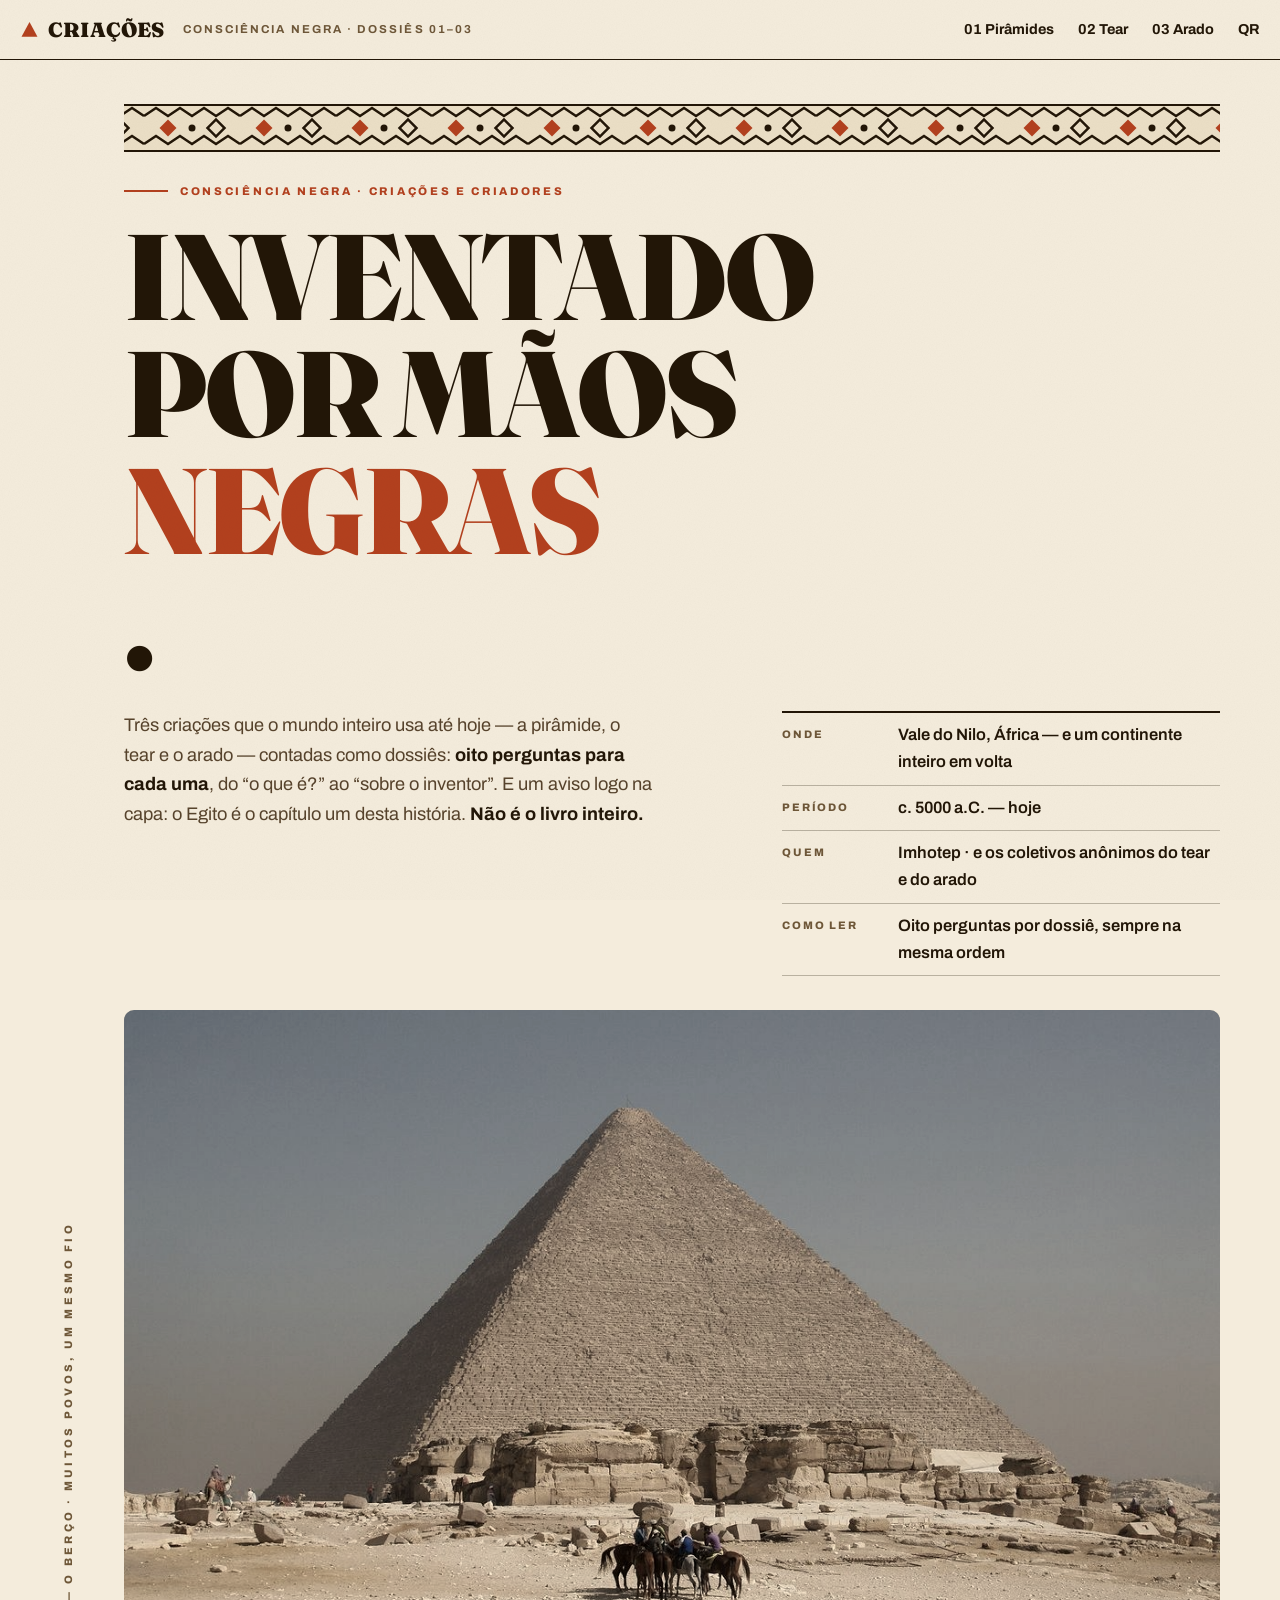
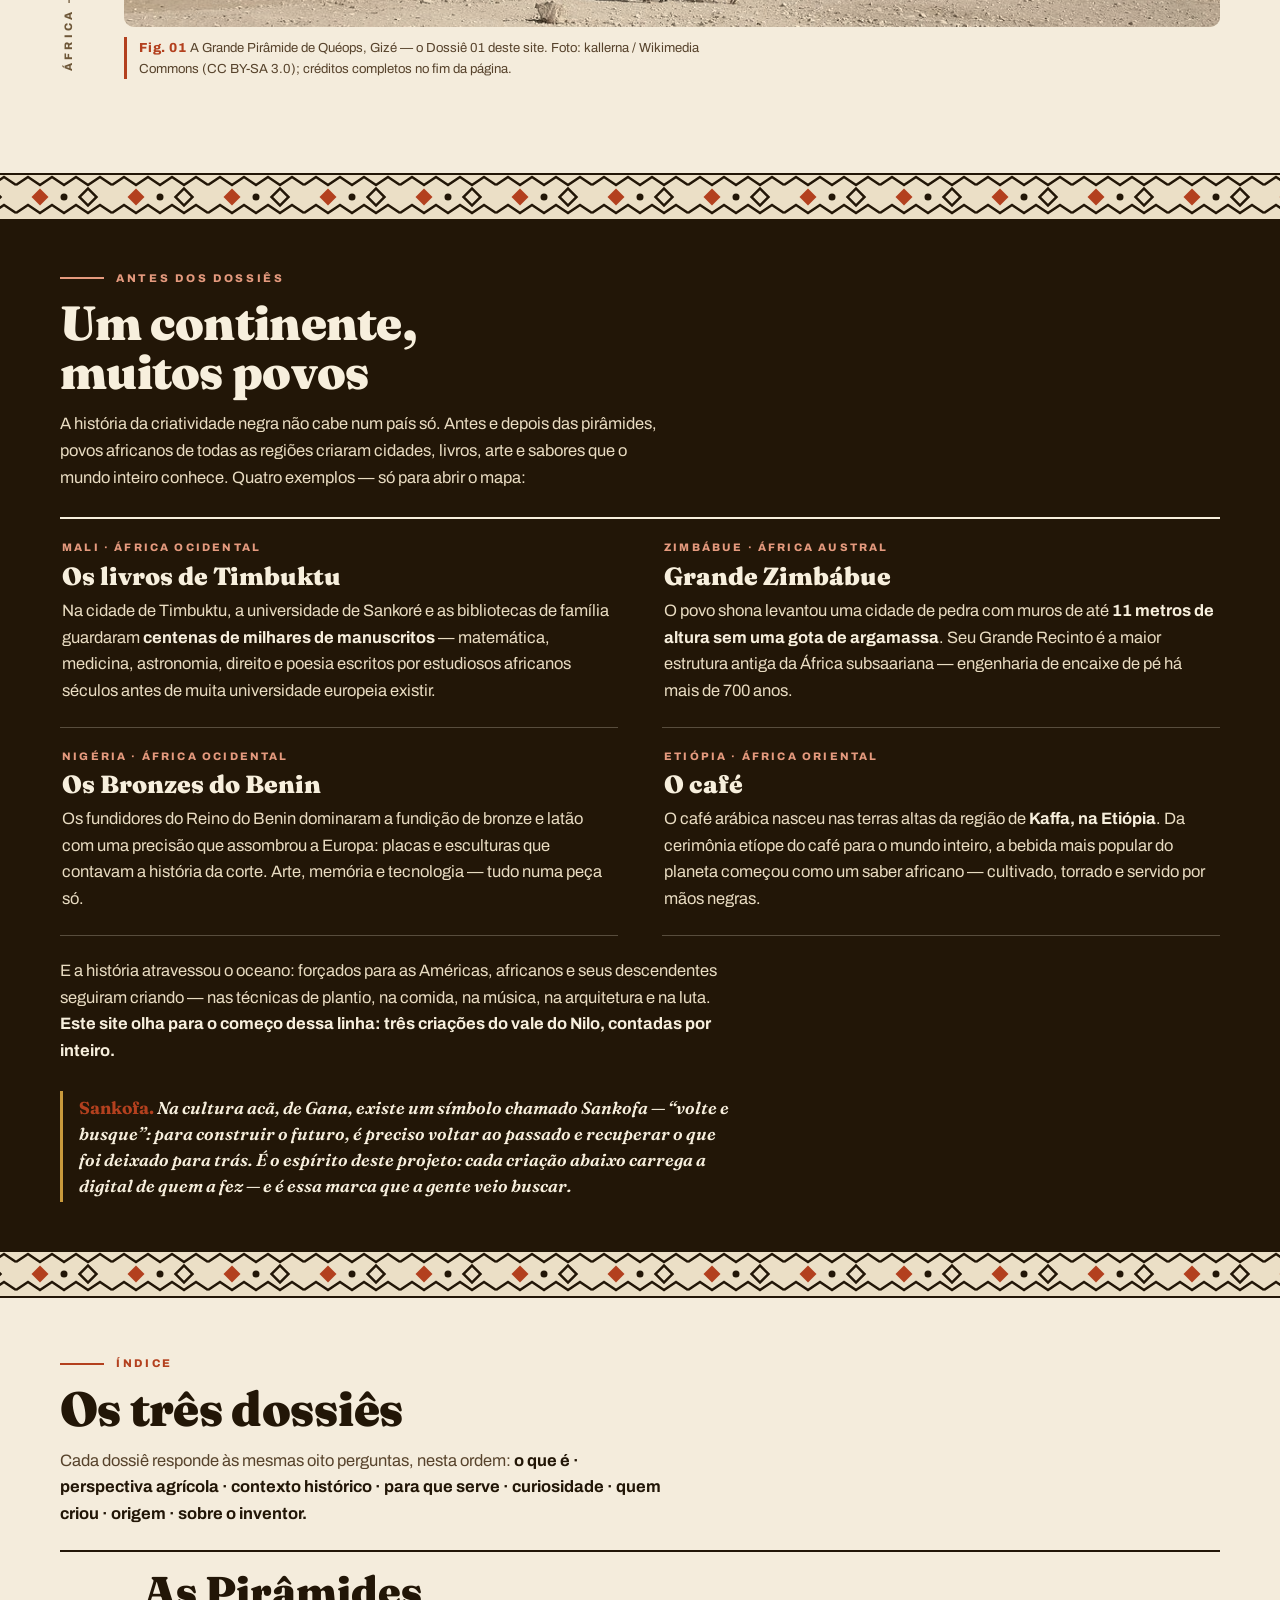
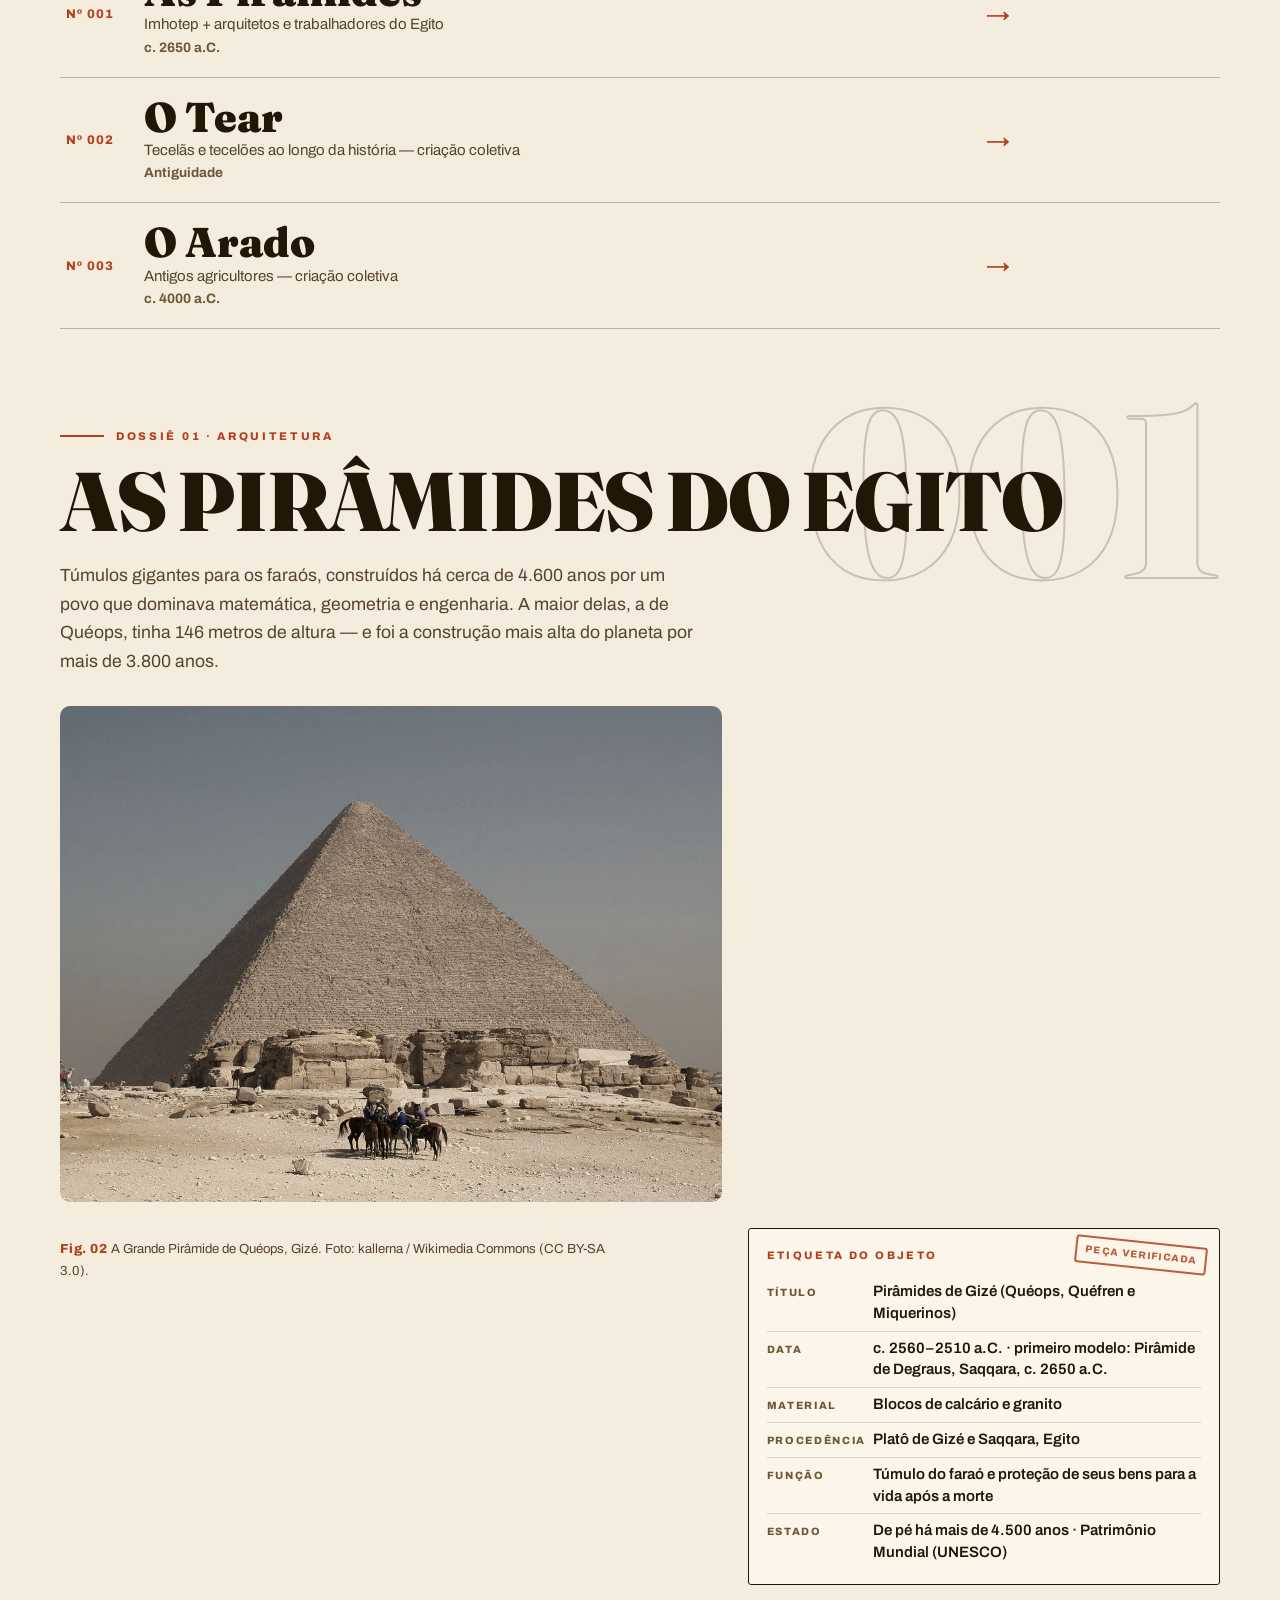
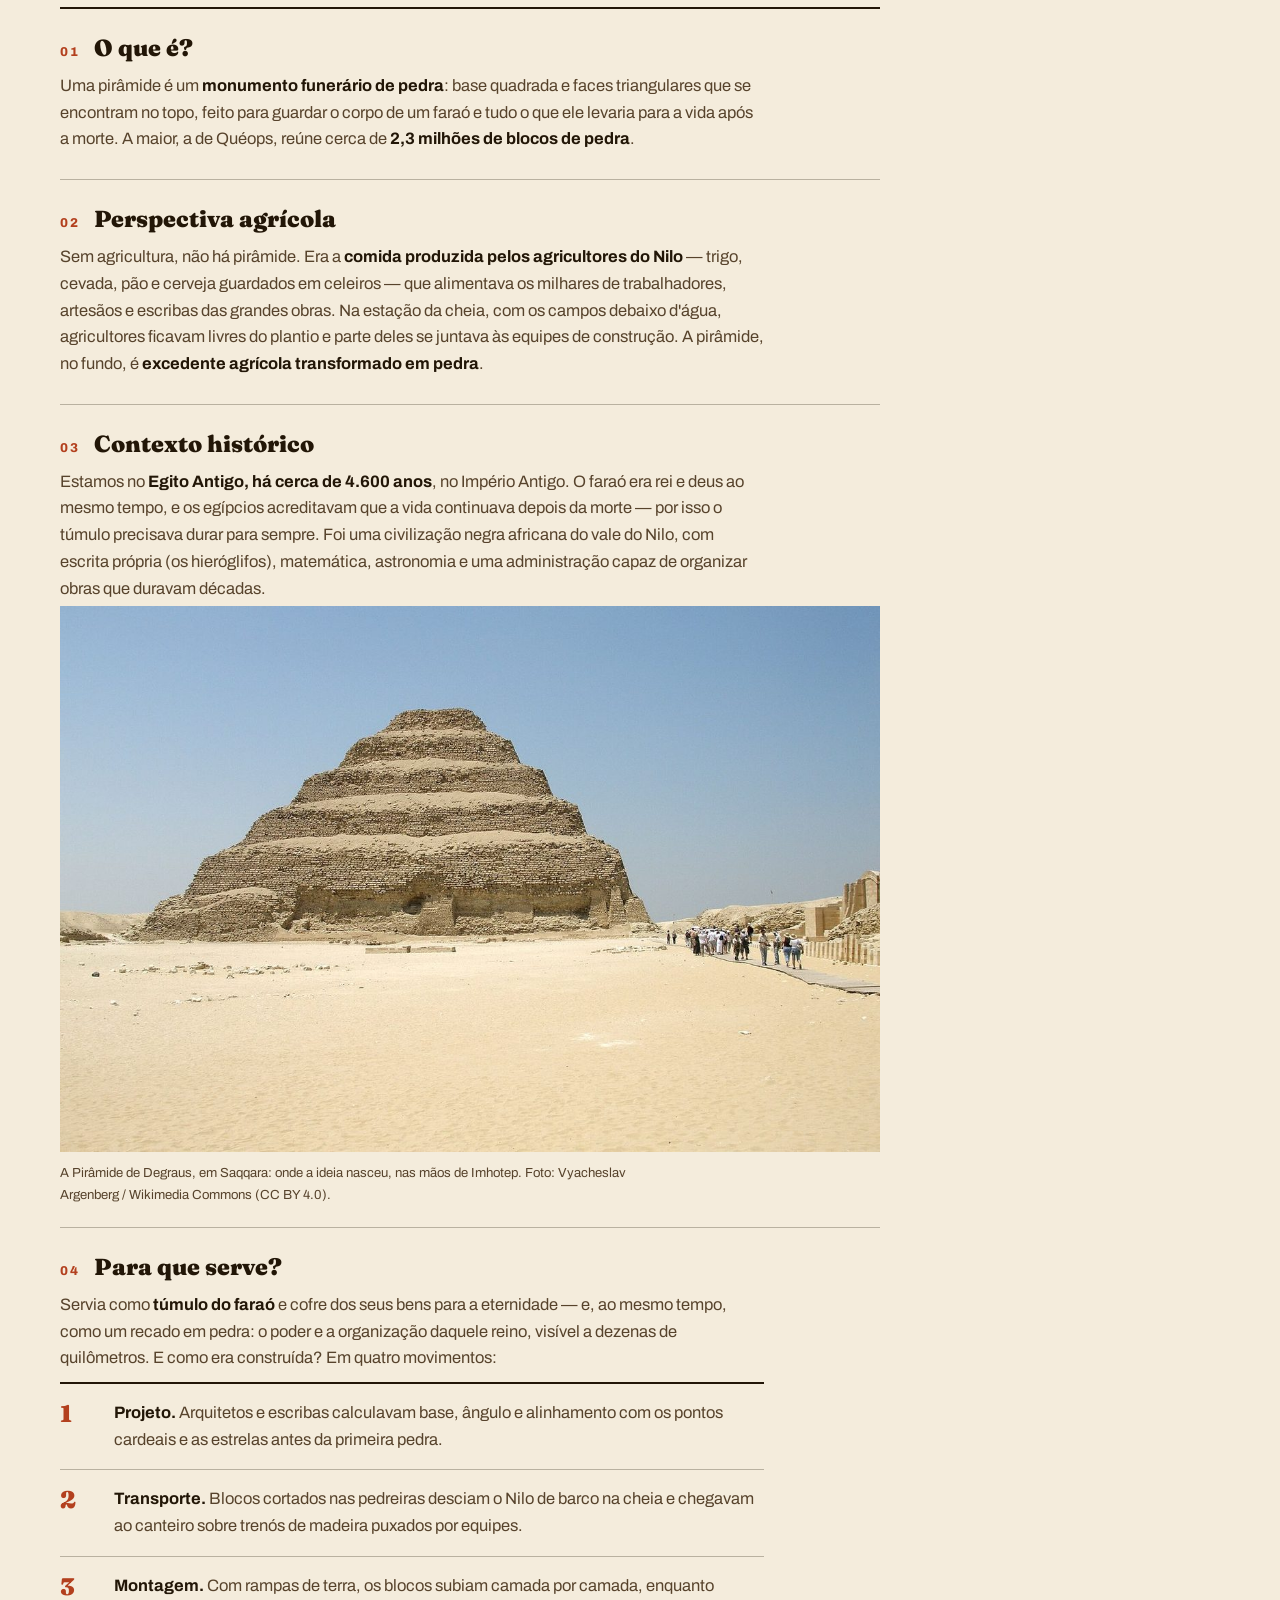
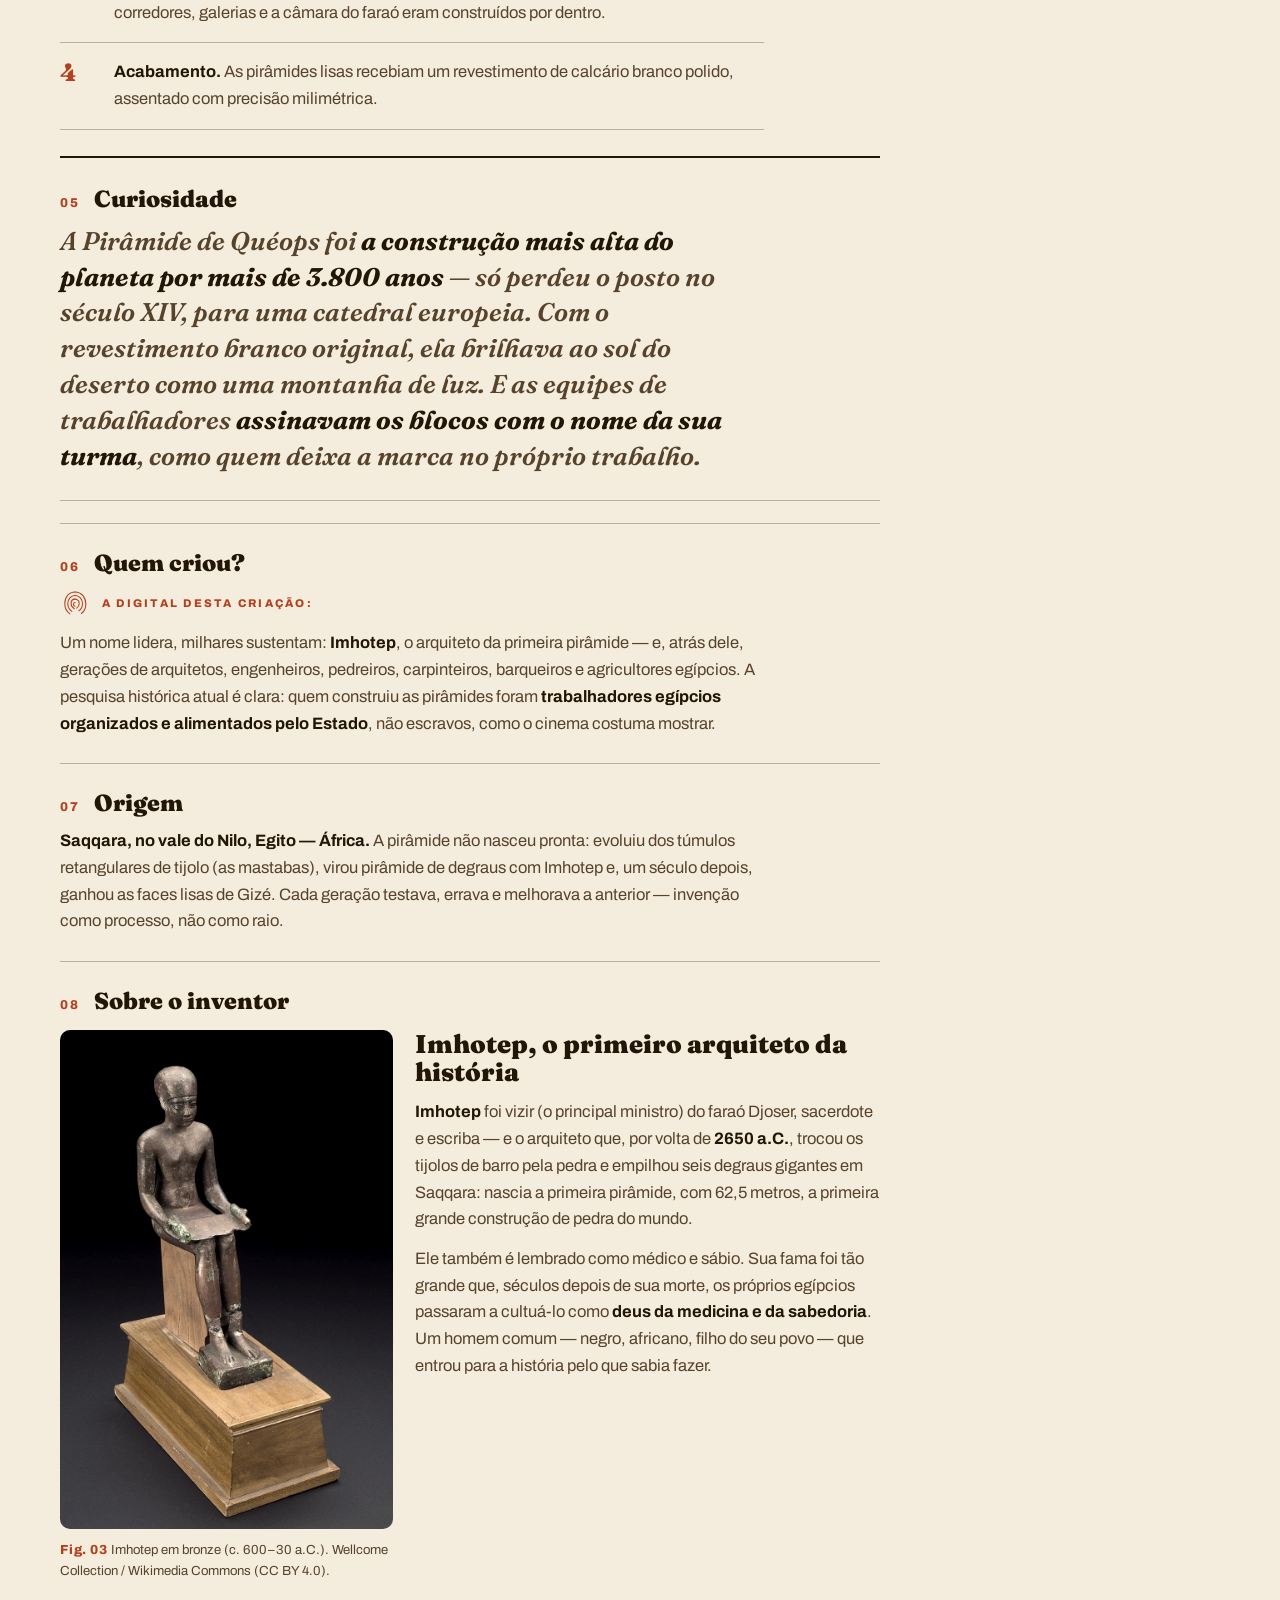
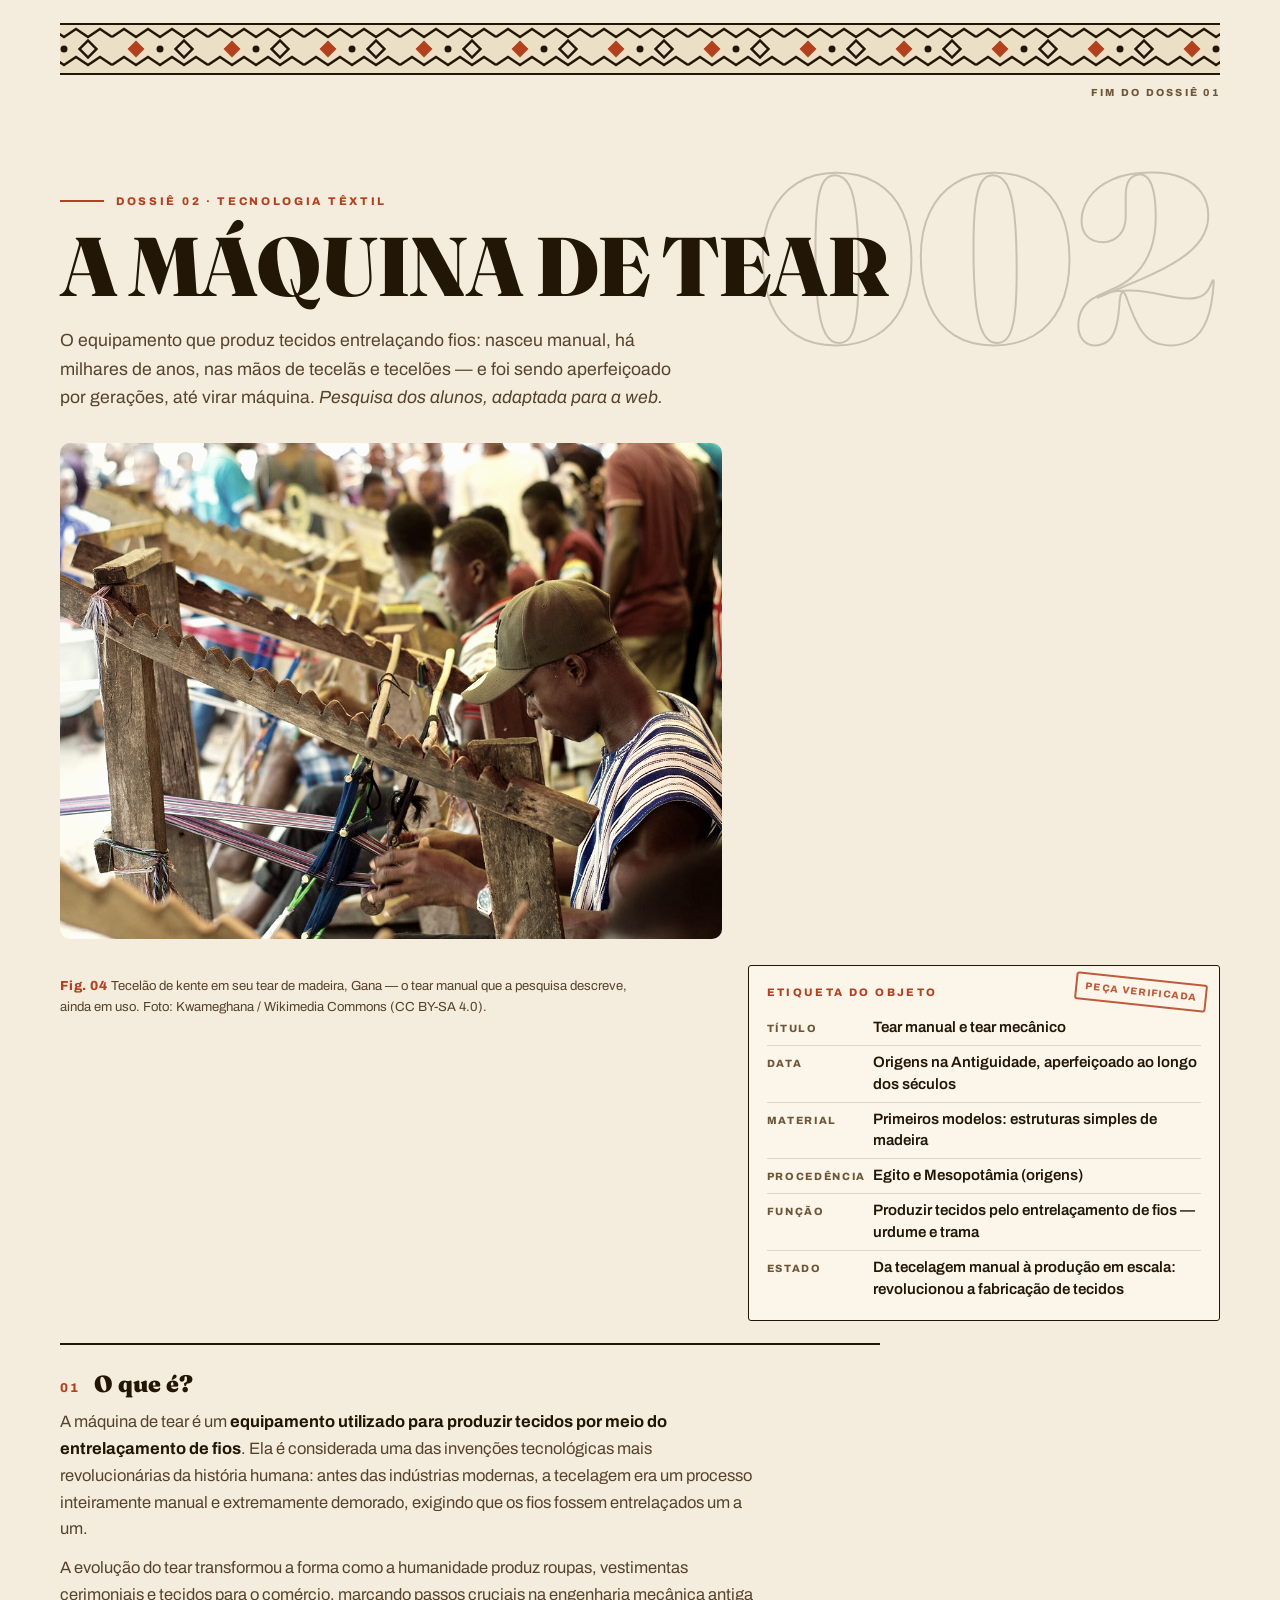
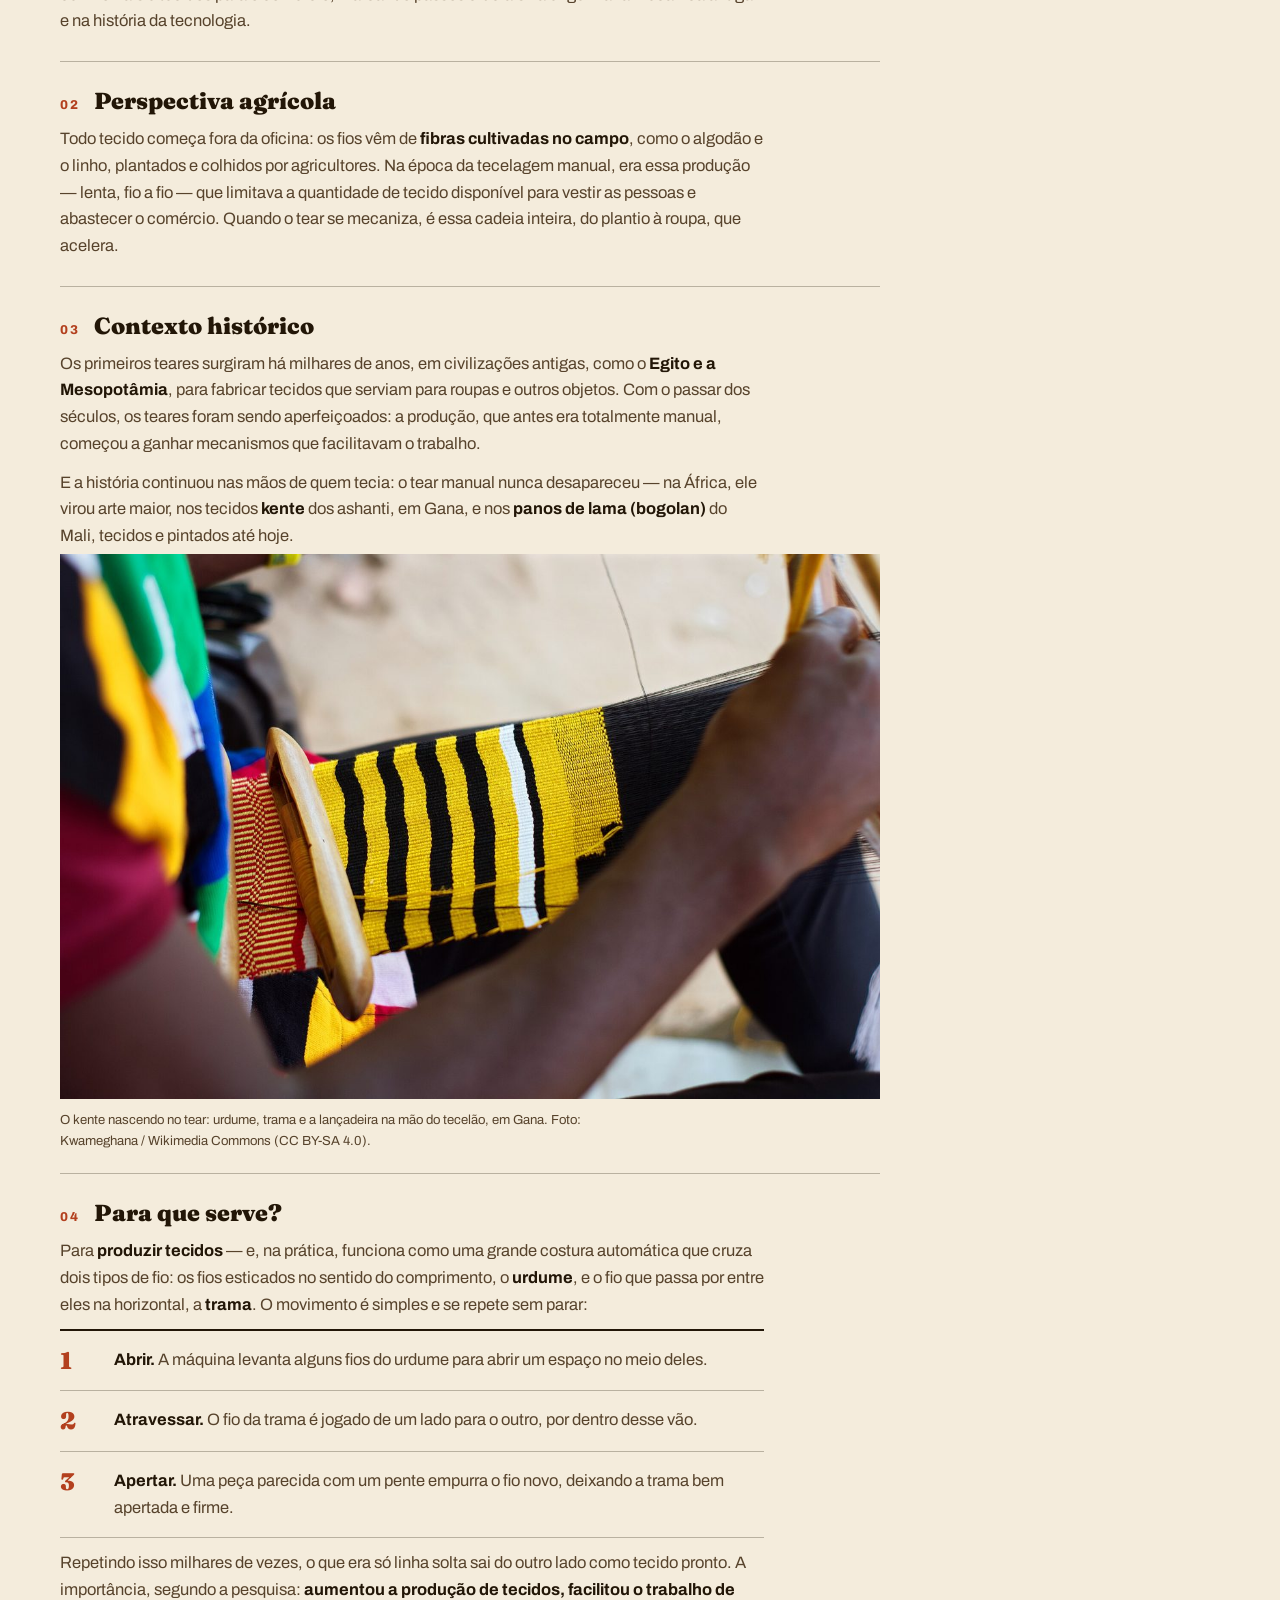
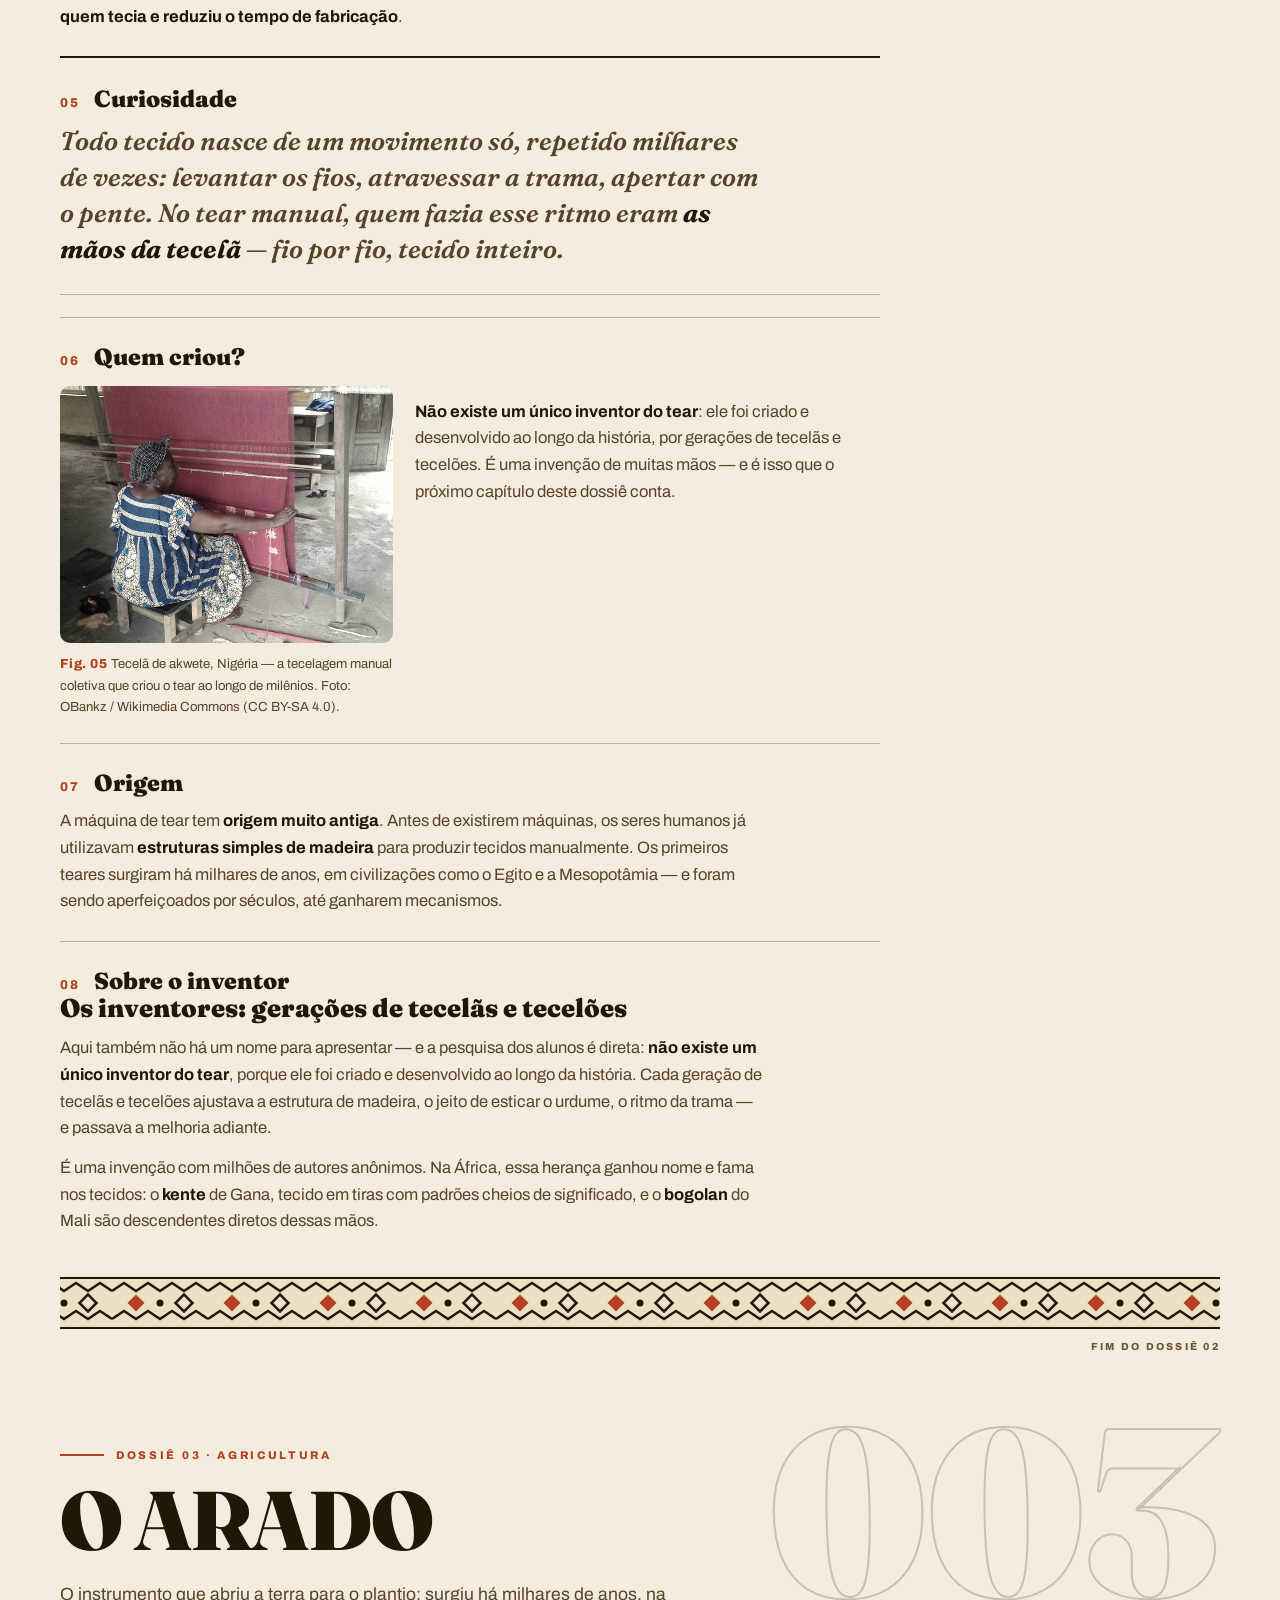
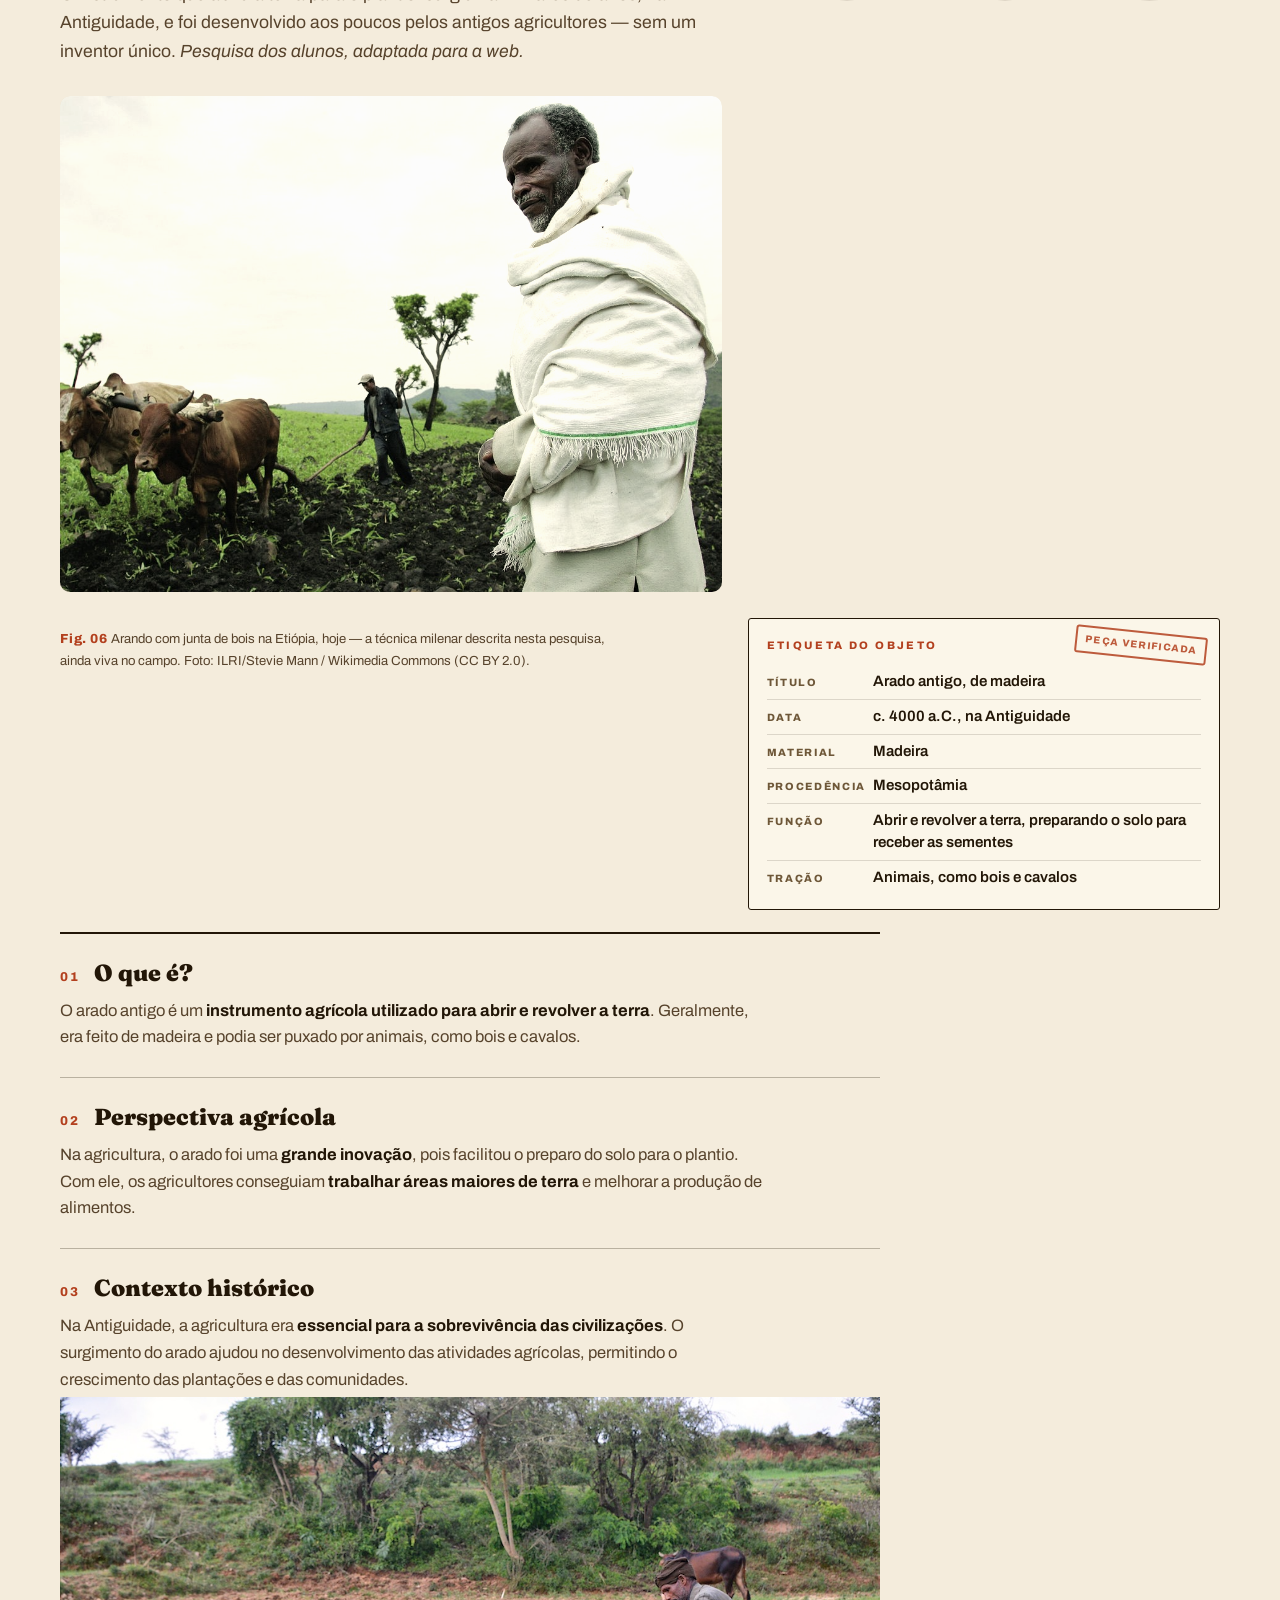
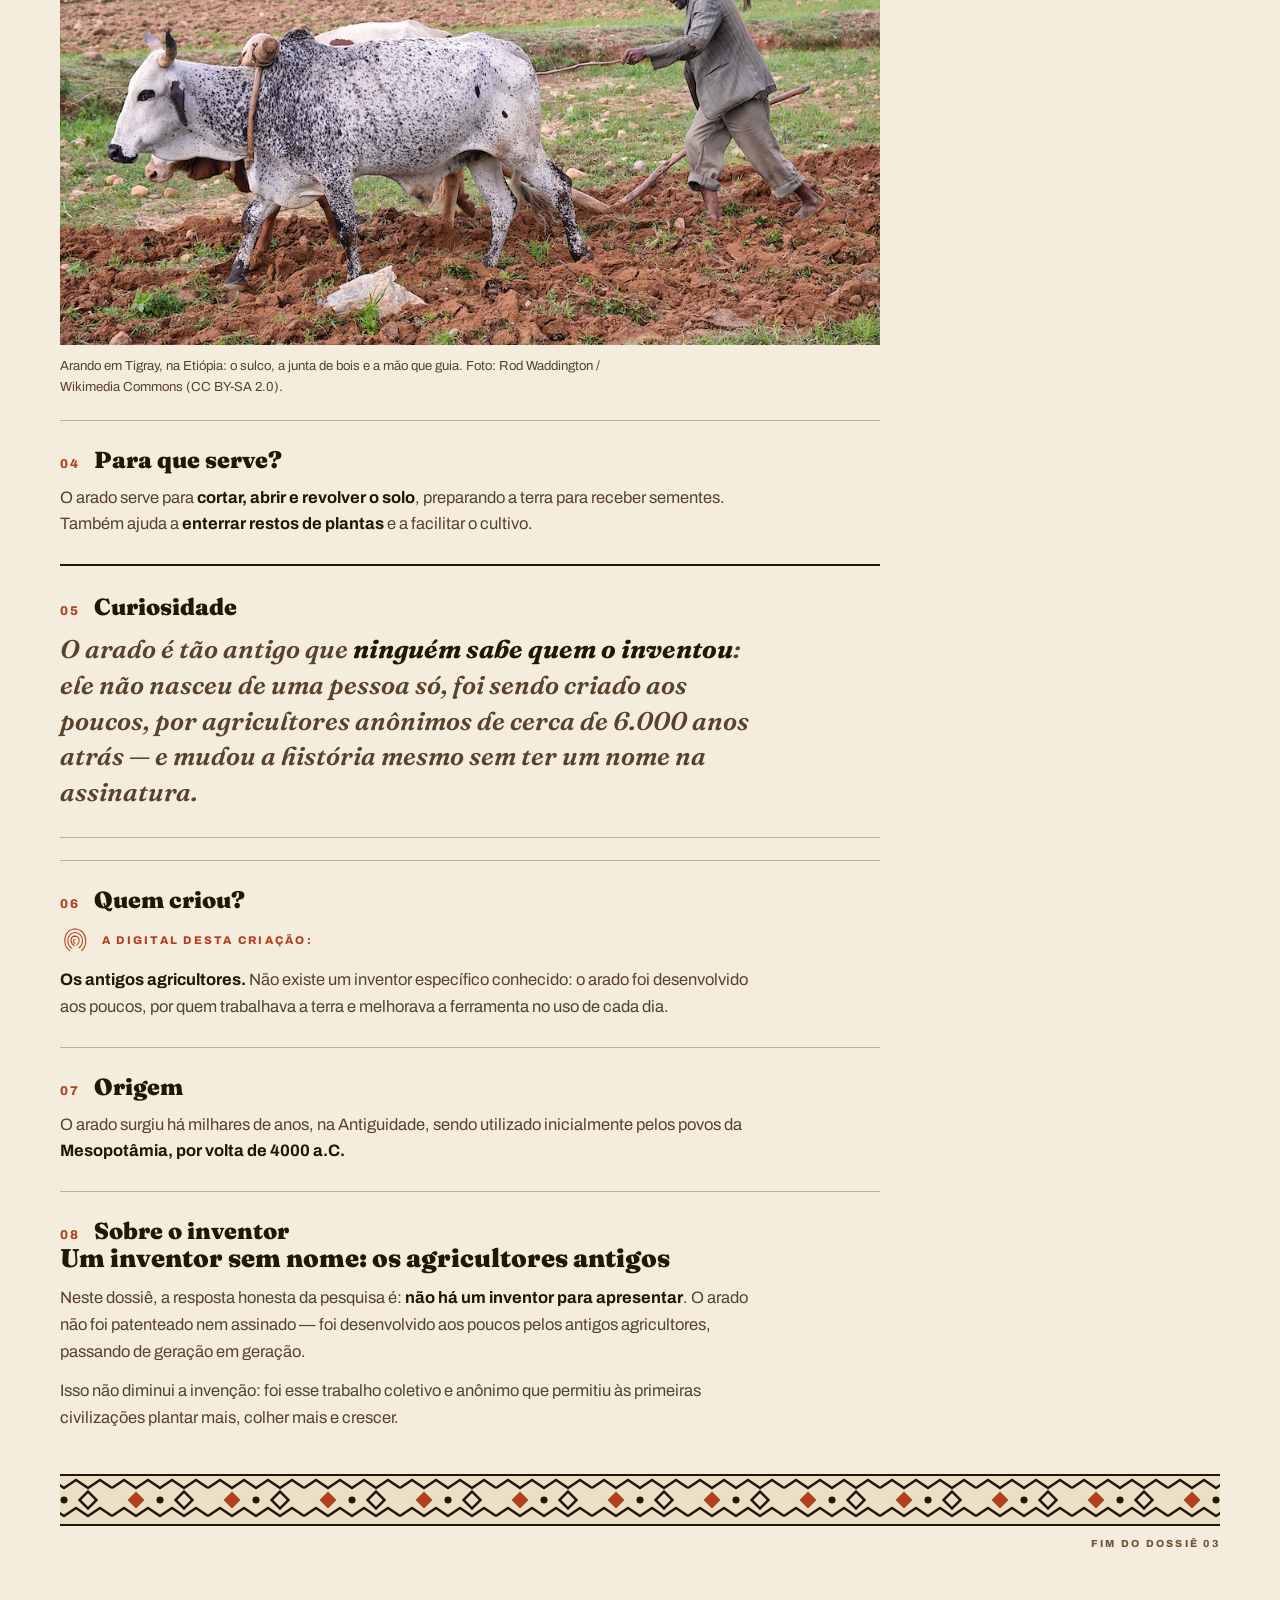
==== commit b4ce44c0: "Correção de imagem" ====
--- a/index.html
+++ b/index.html
@@ -180,7 +180,7 @@
 
       <figure class="plate reveal">
         <img src="assets/img/piramide-degraus.jpg" srcset="assets/img/piramide-degraus-480.jpg 480w, assets/img/piramide-degraus-800.jpg 800w, assets/img/piramide-degraus.jpg 1200w" sizes="(max-width: 760px) 100vw, 1160px" alt="A Pirâmide de Degraus de Djoser, em Saqqara, com seus seis andares de pedra" loading="lazy">
-        <figcaption><strong>Pausa visual</strong> — A Pirâmide de Degraus, em Saqqara: onde a ideia nasceu, nas mãos de Imhotep. Foto: Vyacheslav Argenberg / Wikimedia Commons (CC BY 4.0).</figcaption>
+        <figcaption>A Pirâmide de Degraus, em Saqqara: onde a ideia nasceu, nas mãos de Imhotep. Foto: Vyacheslav Argenberg / Wikimedia Commons (CC BY 4.0).</figcaption>
       </figure>
       <section class="qsec reveal">
         <h3 class="qsec-head"><span class="qnum">04</span>Para que serve?</h3>
@@ -212,7 +212,7 @@
       <section class="qsec reveal">
         <h3 class="qsec-head"><span class="qnum">08</span>Sobre o inventor</h3>
         <div class="inventor-flex">
-          <figure class="inventor-fig">
+          <figure class="inventor-fig inventor-fig--retrato">
             <div class="fig-frame">
               <img src="assets/img/imhotep.jpg" srcset="assets/img/imhotep-480.jpg 480w, assets/img/imhotep.jpg 1200w" sizes="(max-width: 760px) 100vw, 520px" alt="Estatueta de bronze de Imhotep sentado, segurando um rolo de papiro" loading="lazy">
             </div>
@@ -278,7 +278,7 @@
 
       <figure class="plate reveal">
         <img src="assets/img/tear-detalhe.jpg" srcset="assets/img/tear-detalhe-480.jpg 480w, assets/img/tear-detalhe-800.jpg 800w, assets/img/tear-detalhe.jpg 1200w" sizes="(max-width: 760px) 100vw, 1160px" alt="Close das mãos de um tecelão tecendo uma tira de kente amarela e preta, com a lançadeira de madeira sobre o tecido" loading="lazy">
-        <figcaption><strong>Pausa visual</strong> — O kente nascendo no tear: urdume, trama e a lançadeira na mão do tecelão, em Gana. Foto: Kwameghana / Wikimedia Commons (CC BY-SA 4.0).</figcaption>
+        <figcaption>O kente nascendo no tear: urdume, trama e a lançadeira na mão do tecelão, em Gana. Foto: Kwameghana / Wikimedia Commons (CC BY-SA 4.0).</figcaption>
       </figure>
       <section class="qsec reveal">
         <h3 class="qsec-head"><span class="qnum">04</span>Para que serve?</h3>
@@ -374,7 +374,7 @@
 
       <figure class="plate reveal">
         <img src="assets/img/arado-tigray.jpg" srcset="assets/img/arado-tigray-480.jpg 480w, assets/img/arado-tigray-800.jpg 800w, assets/img/arado-tigray.jpg 1200w" sizes="(max-width: 760px) 100vw, 1160px" alt="Agricultor etíope guiando um arado de madeira puxado por dois bois malhados, sobre a terra vermelha recém-arada" loading="lazy">
-        <figcaption><strong>Pausa visual</strong> — Arando em Tigray, na Etiópia: o sulco, a junta de bois e a mão que guia. Foto: Rod Waddington / Wikimedia Commons (CC BY-SA 2.0).</figcaption>
+        <figcaption>Arando em Tigray, na Etiópia: o sulco, a junta de bois e a mão que guia. Foto: Rod Waddington / Wikimedia Commons (CC BY-SA 2.0).</figcaption>
       </figure>
       <section class="qsec reveal">
         <h3 class="qsec-head"><span class="qnum">04</span>Para que serve?</h3>
@@ -493,7 +493,6 @@
           
           
         </ul>
-        <p class="fineprint">Detalhes de cada imagem no arquivo <code>assets/img/manifest.json</code>. Direção de arte e referências de design no arquivo <code>referencias.md</code>, ambos dentro do pacote do site.</p>
       </div>
     </div>
   </section>
--- a/assets/css/styles.css
+++ b/assets/css/styles.css
@@ -197,6 +197,7 @@
 /* sobre o inventor */
 .inventor-flex{display:grid;gap:22px;margin-top:16px}
 .inventor-fig .fig-frame img{aspect-ratio:4/3.1}
+.inventor-fig--retrato .fig-frame img{aspect-ratio:2/3}
 .inventor-text h4{font-family:var(--font-display);font-weight:900;font-size:1.6rem;line-height:1.1;margin-bottom:6px}
 .inventor-text p{margin-top:13px;color:var(--ink-soft)}
 .inventor-text p strong{color:var(--ink)}
